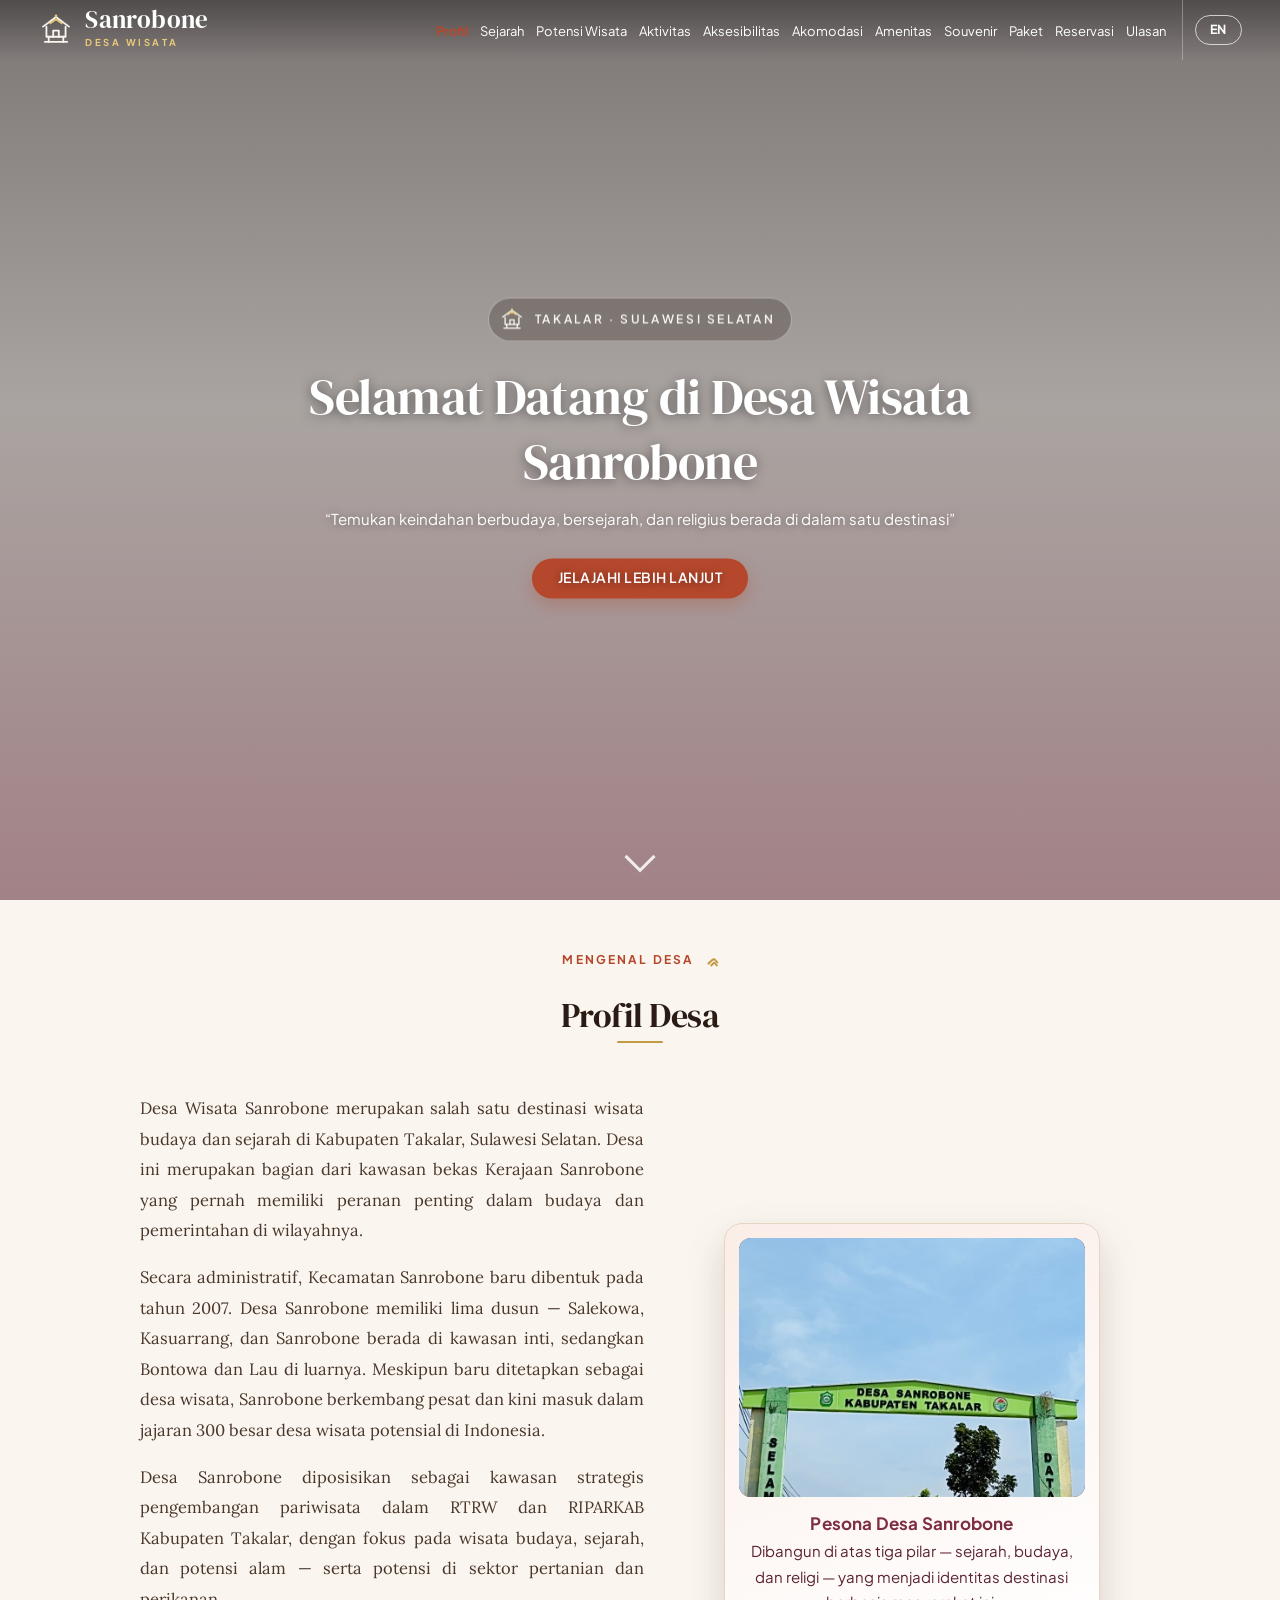
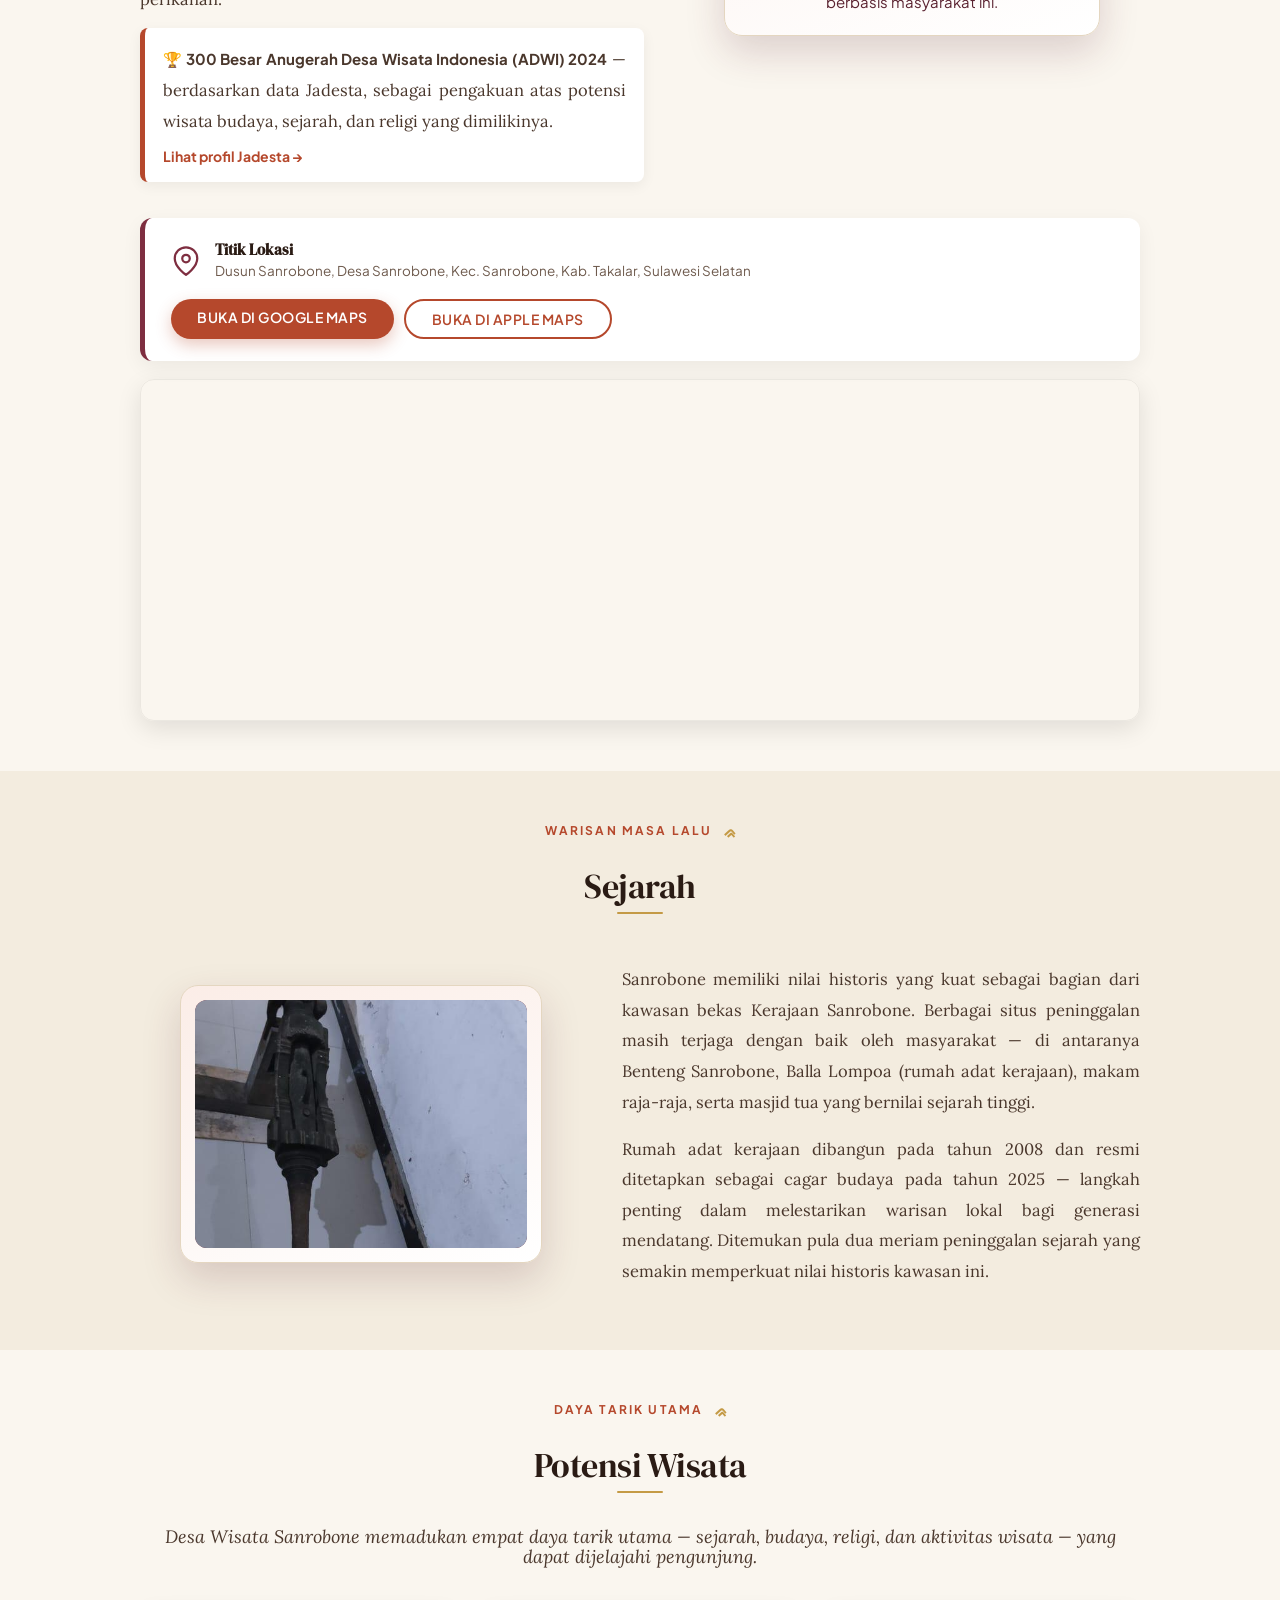
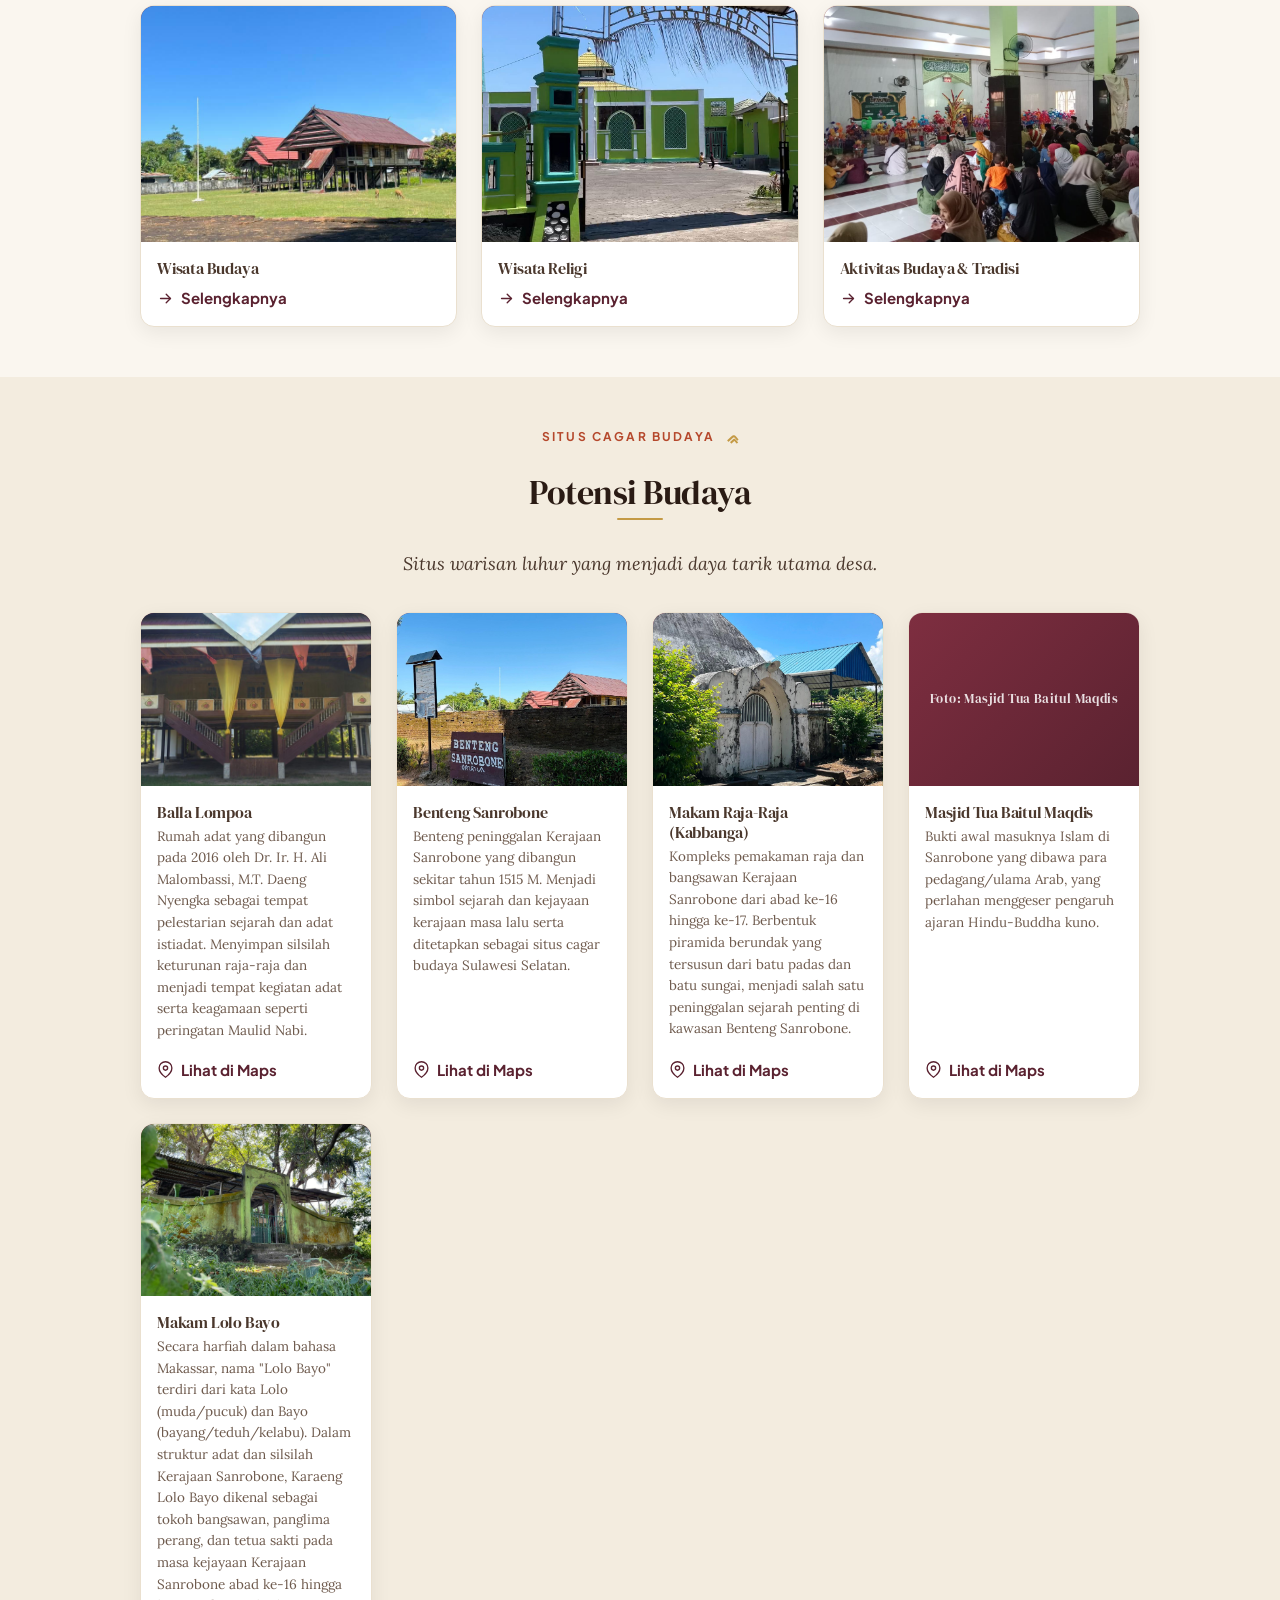
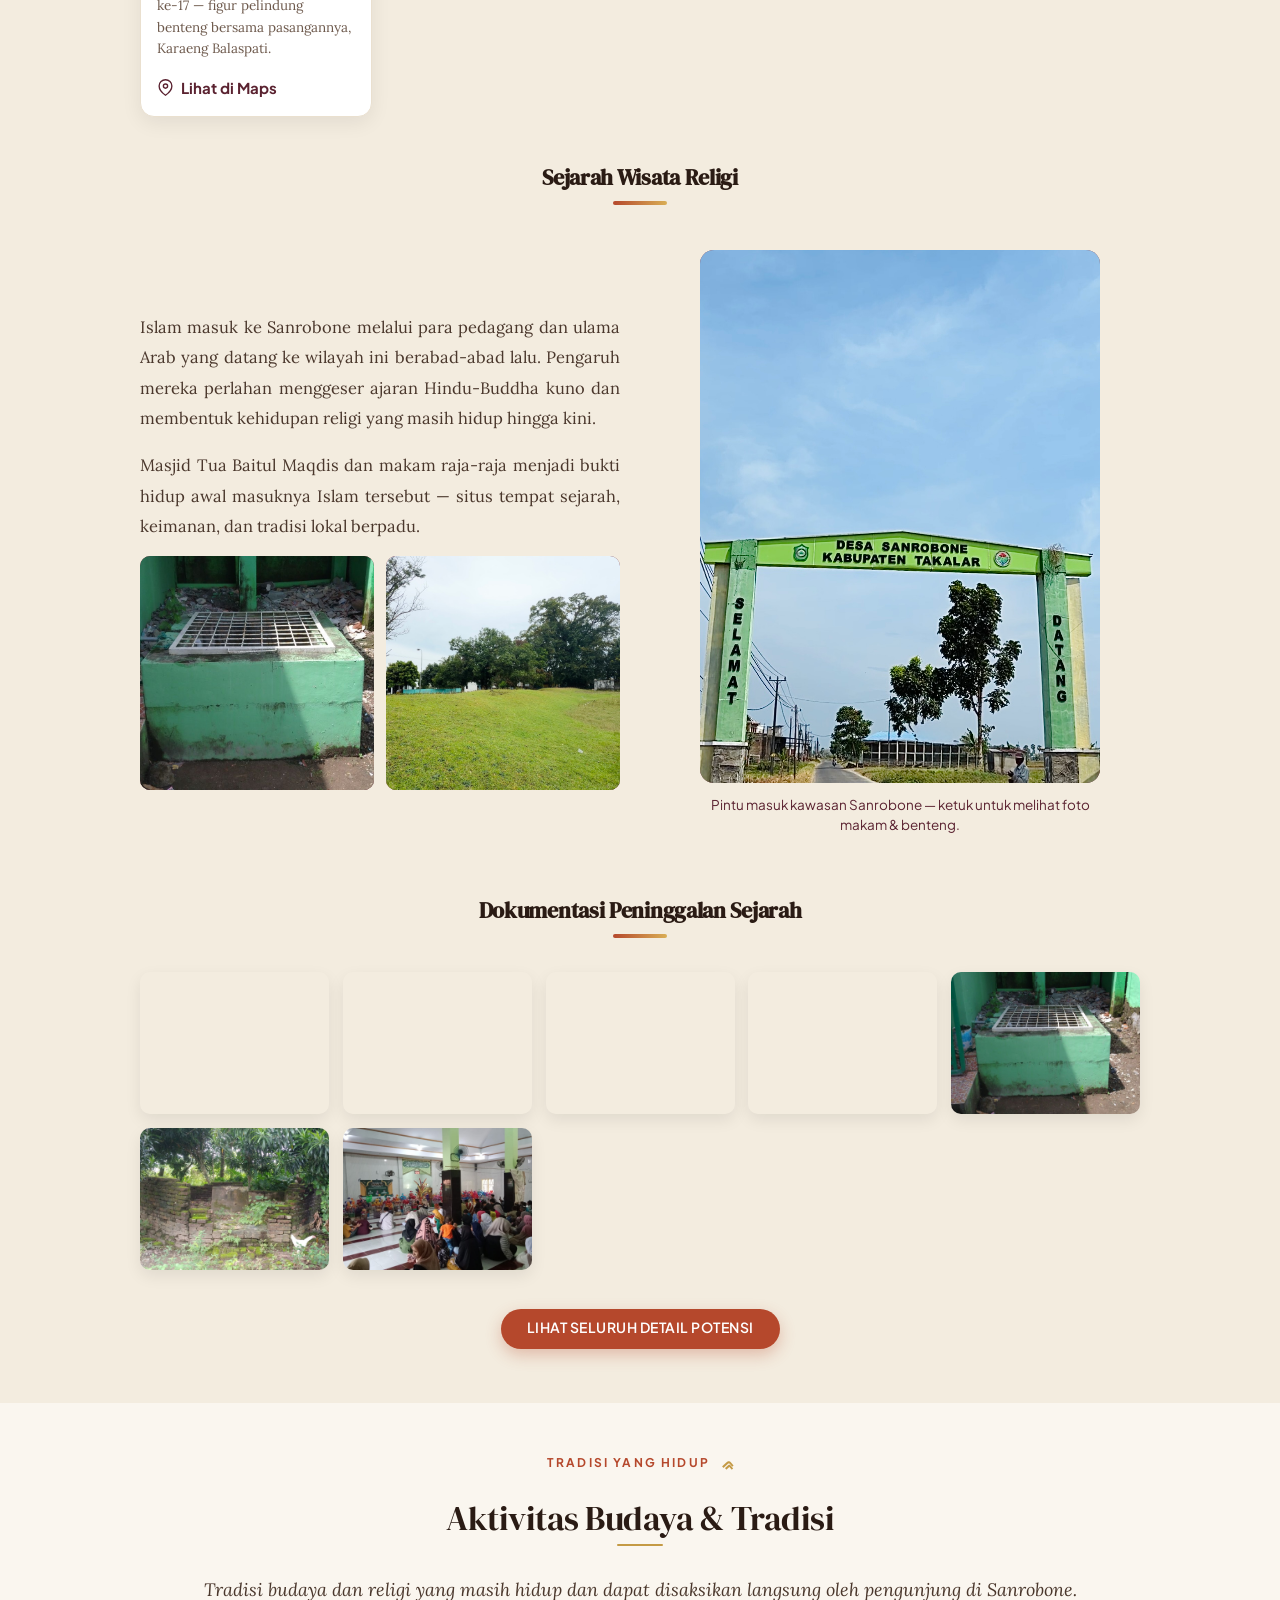
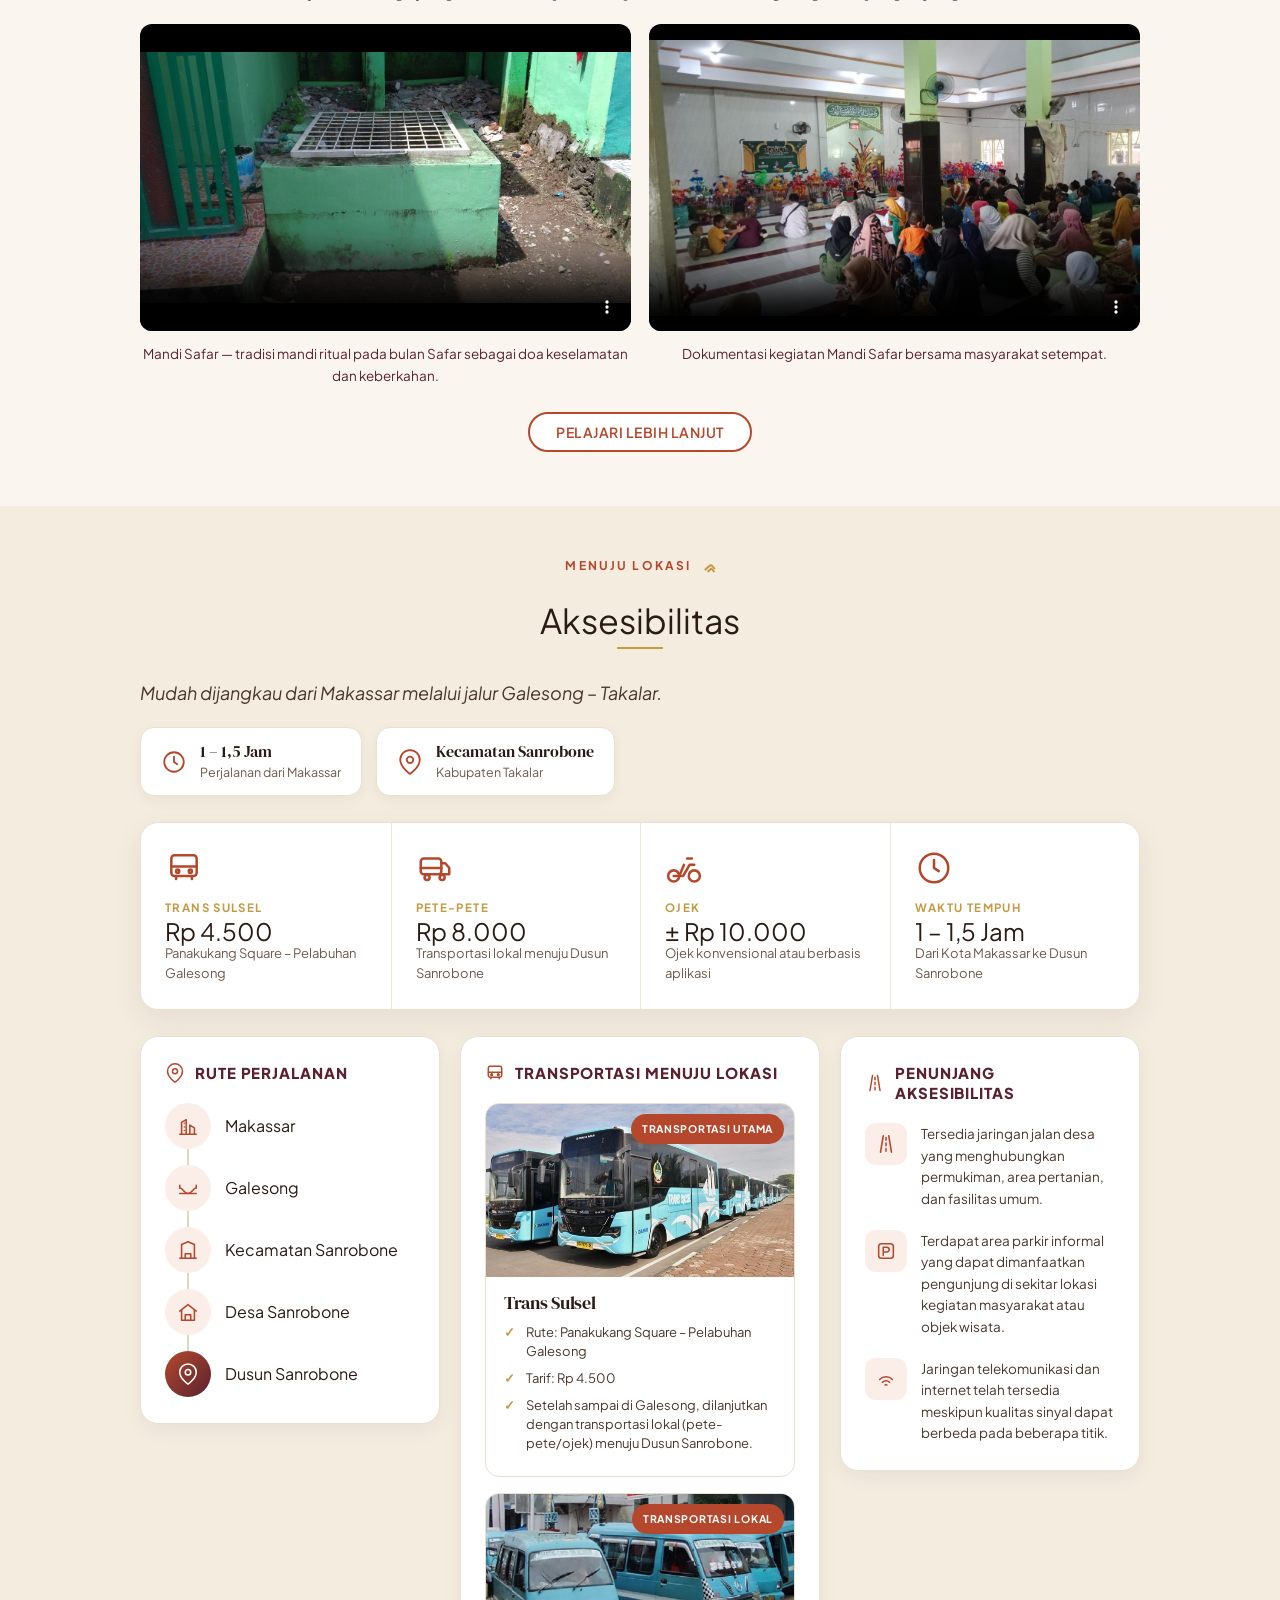
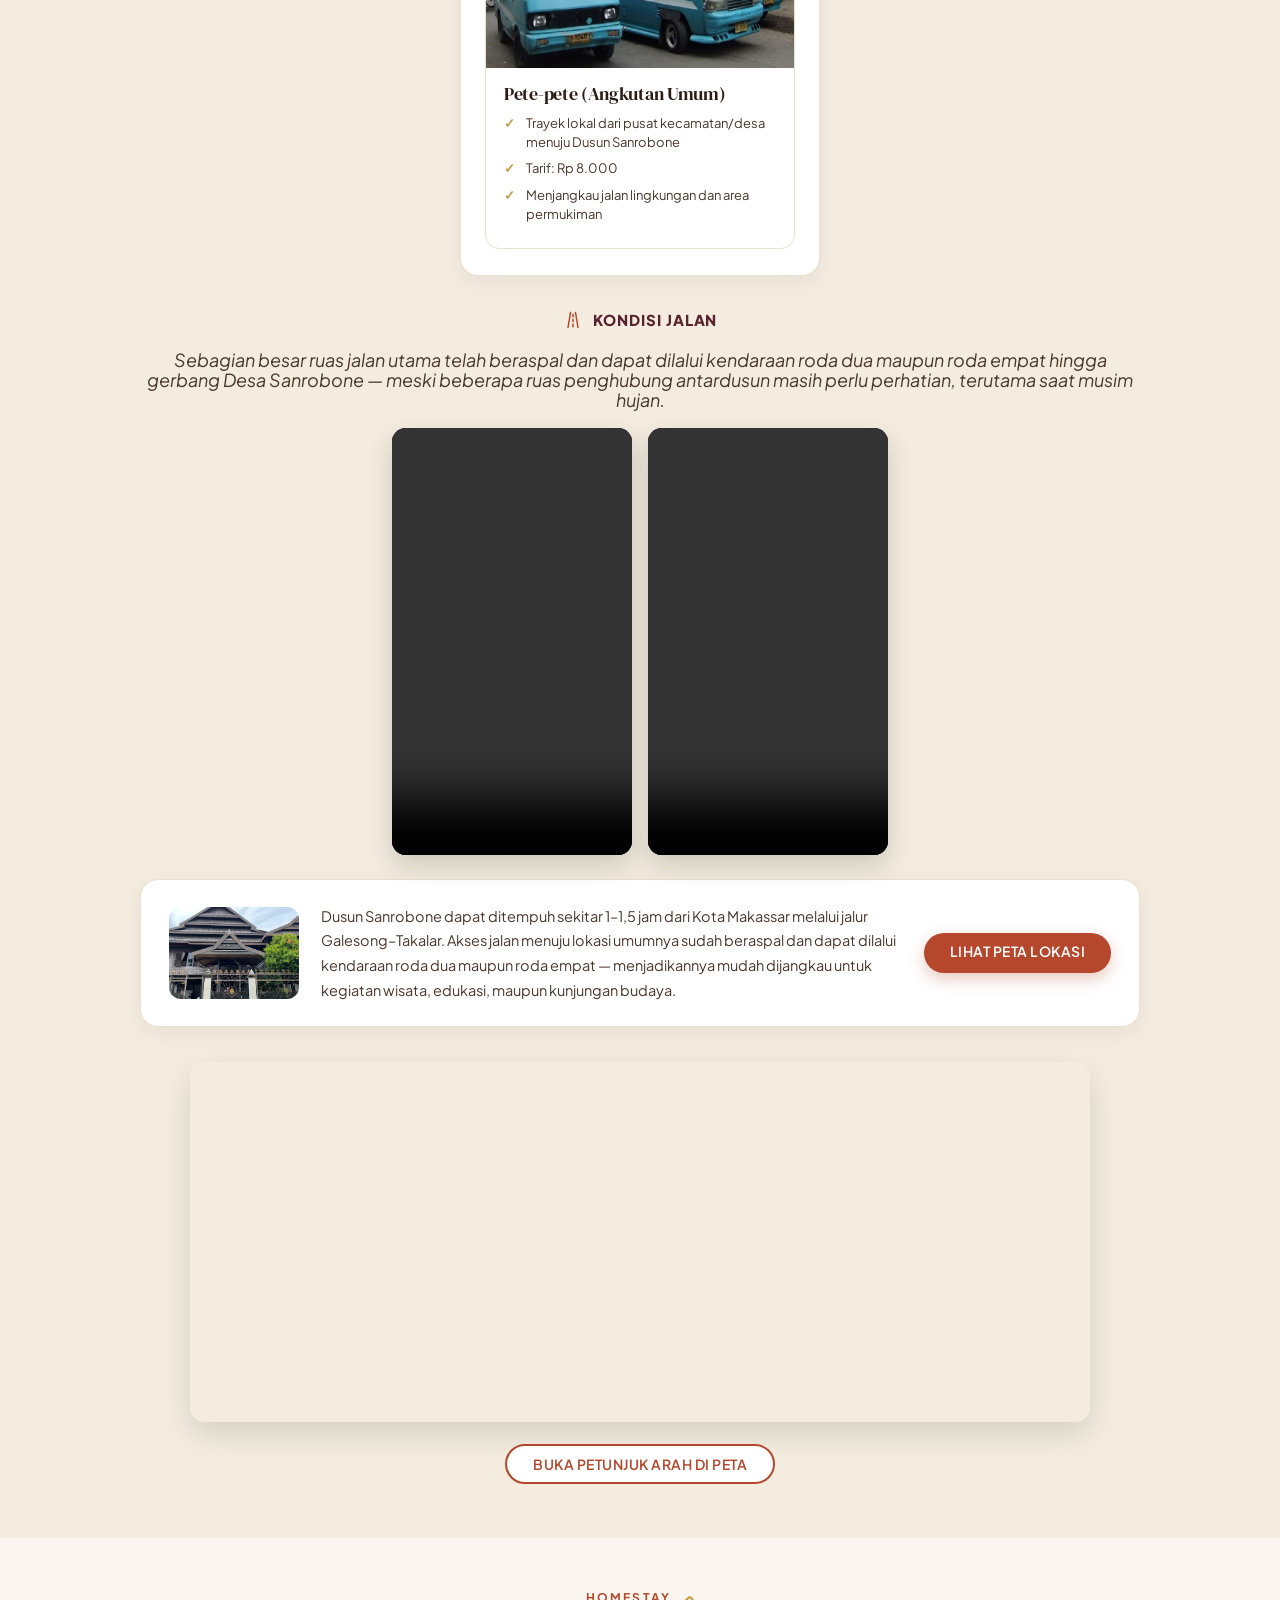
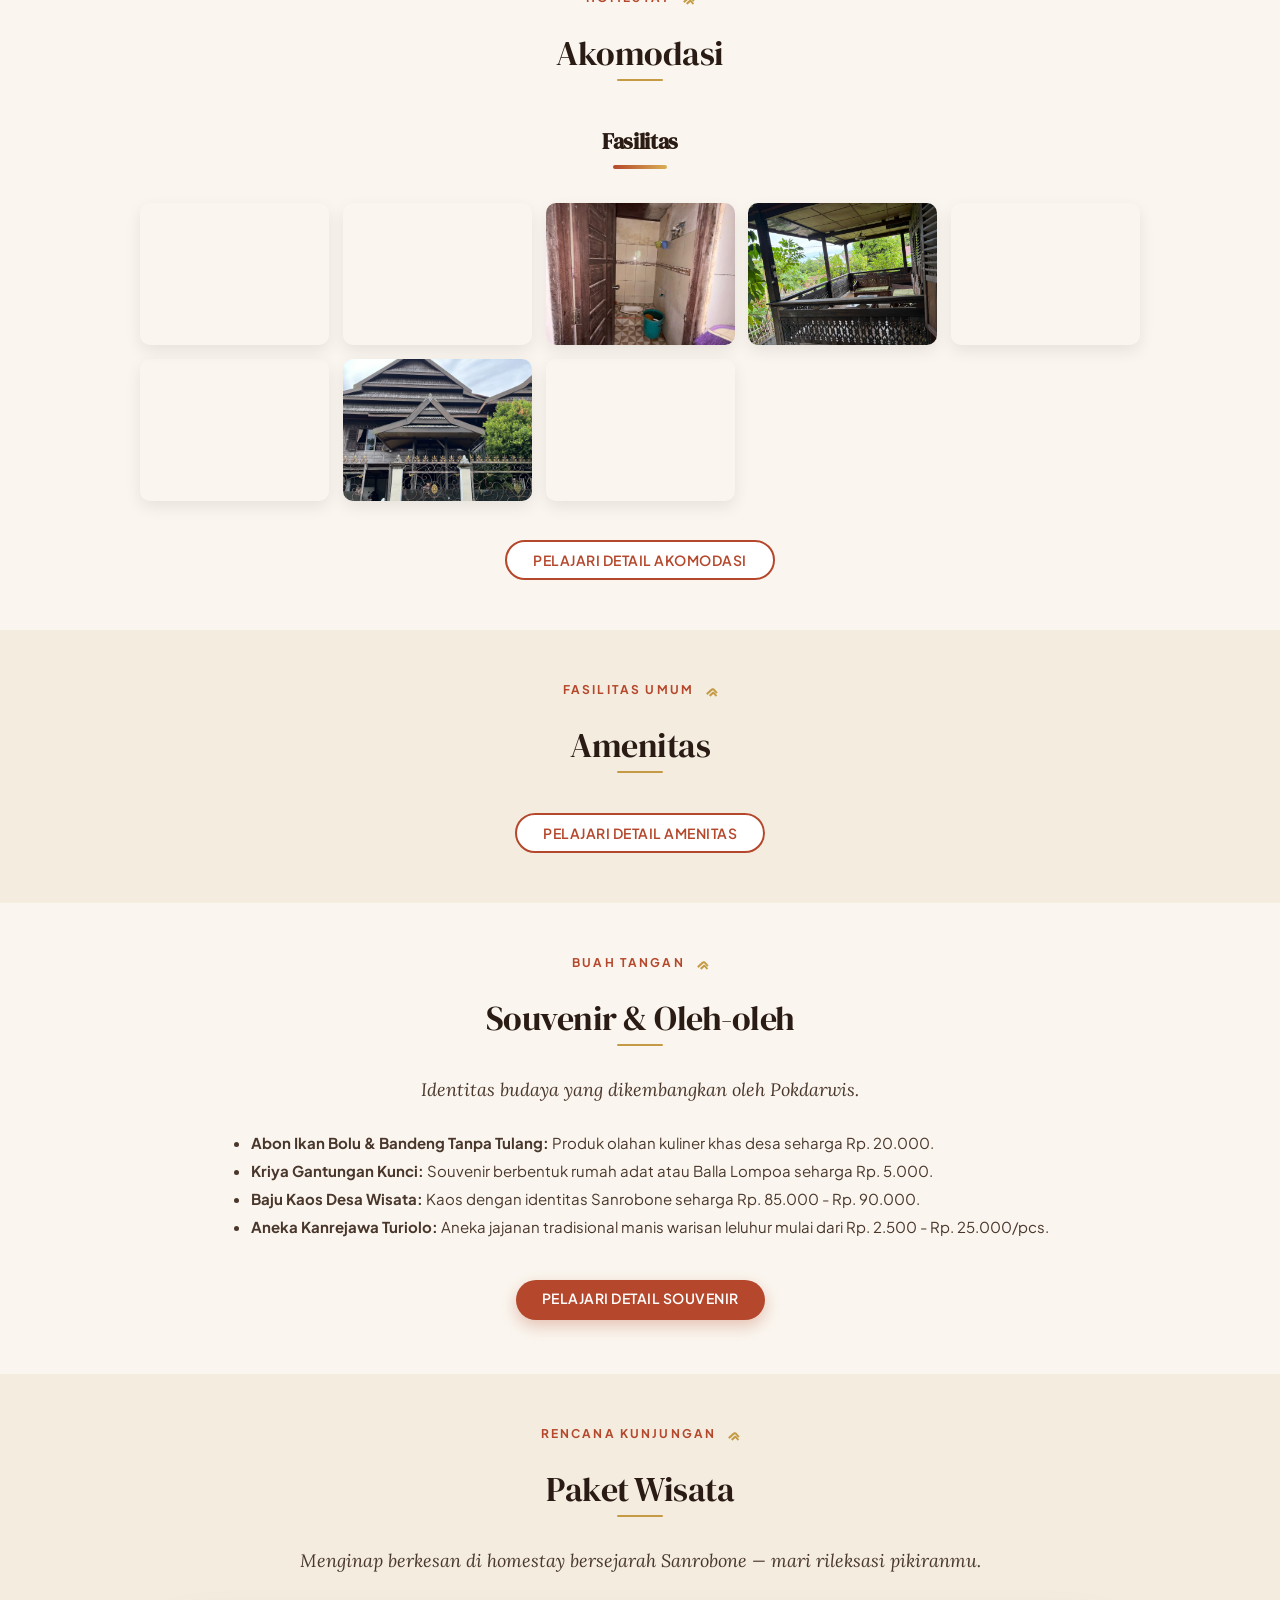
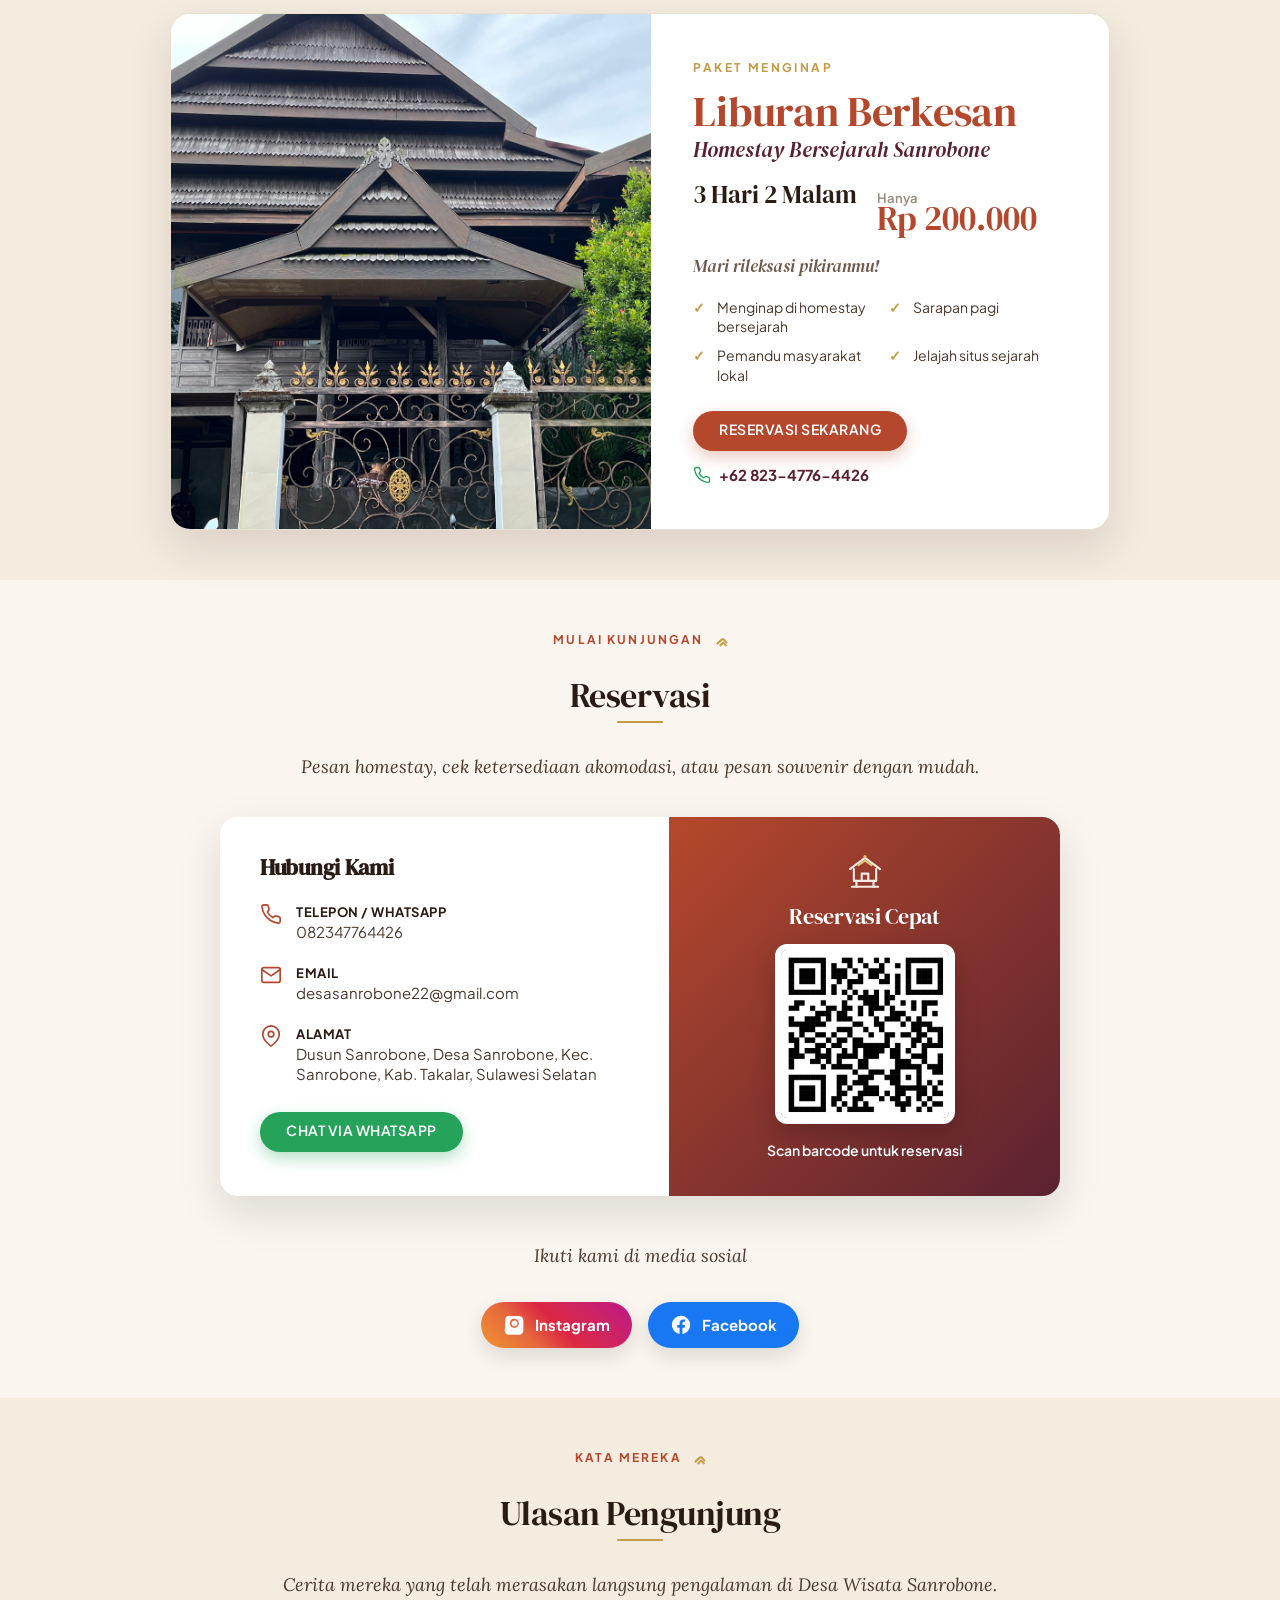
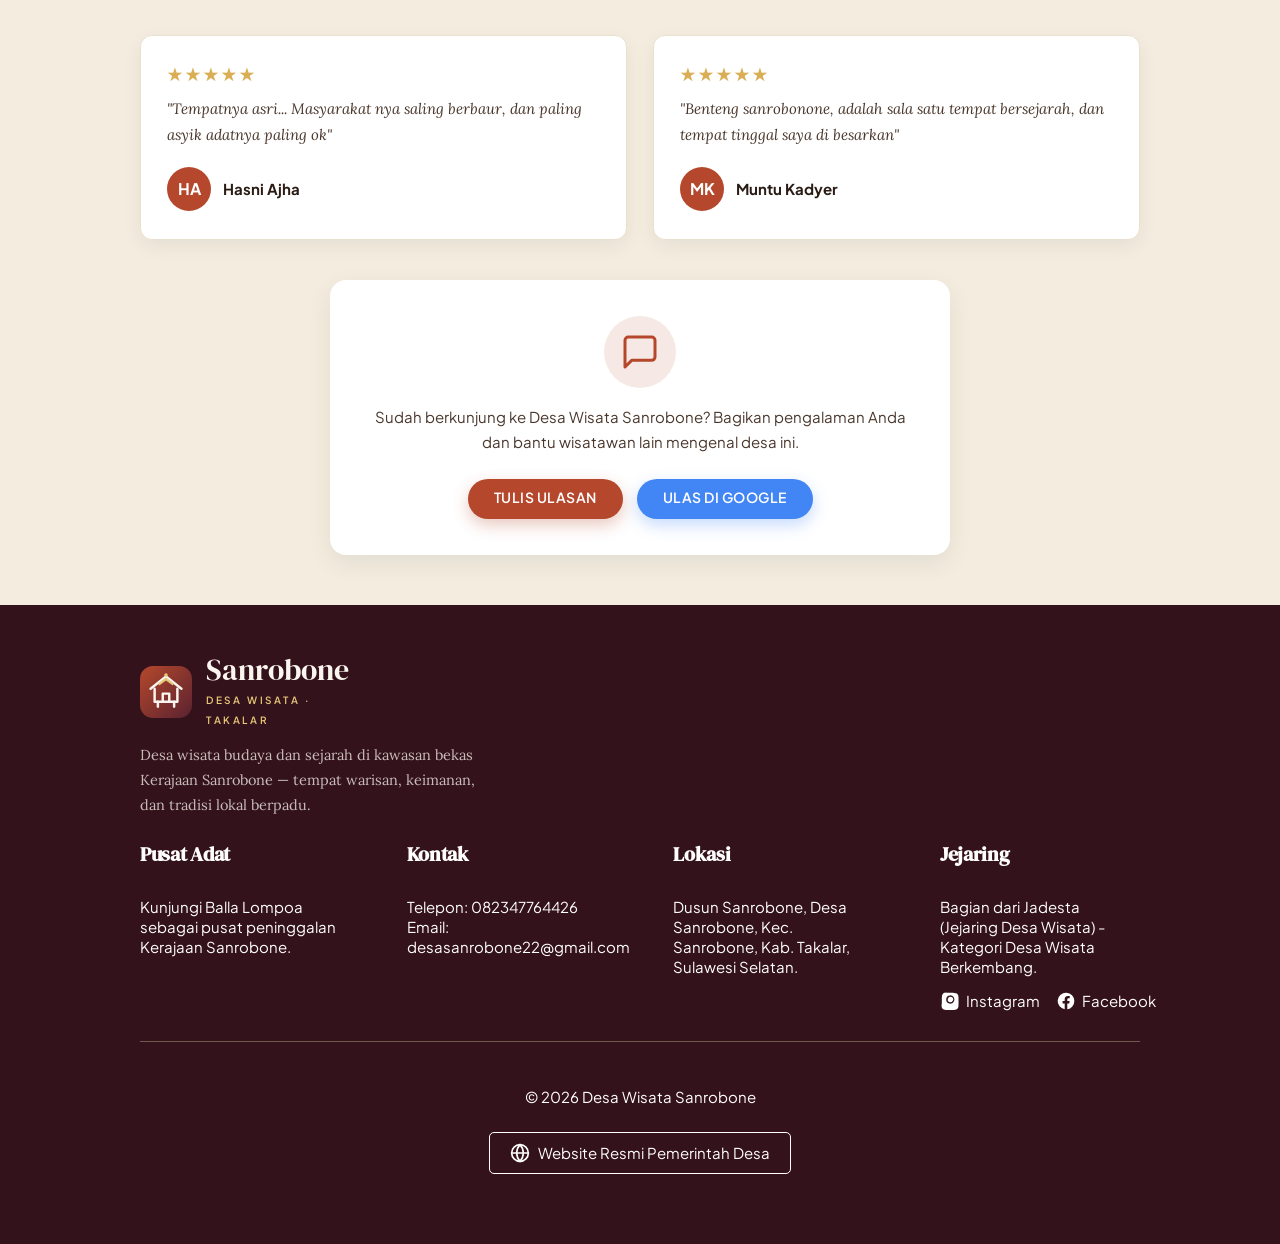
==== index.html @ 5ae5846b "Use local QR image; drop About-Accommodation text - Reservasi: replace external QR API with local as" ====
<!DOCTYPE html>
<html lang="id">
  <head>
    <meta charset="UTF-8" />
    <meta http-equiv="X-UA-Compatible" content="IE=edge" />
    <meta name="viewport" content="width=device-width, initial-scale=1.0" />
    <meta
      name="description"
      content="Desa Wisata Sanrobone — destinasi wisata budaya, sejarah, dan religi di Kabupaten Takalar, Sulawesi Selatan. Jelajahi Balla Lompoa, makam kerajaan, masjid tua, homestay, dan souvenir khas."
    />
    <meta name="theme-color" content="#B5482C" />
    <link rel="icon" href="favicon.svg" type="image/svg+xml" />
    <link rel="manifest" href="manifest.json" />
    <link rel="canonical" href="https://spian45.github.io/Desa-Wisata-Sanrobone/" />
    <link rel="preconnect" href="https://fonts.googleapis.com" />
    <link rel="preconnect" href="https://fonts.gstatic.com" crossorigin />
    <link href="https://fonts.googleapis.com/css2?family=DM+Serif+Display:ital@0;1&family=Lora:ital,wght@0,400;0,500;0,600;1,400;1,500&family=Plus+Jakarta+Sans:ital,wght@0,400;0,500;0,600;0,700;0,800;1,400;1,500&family=Noto+Sans+Buginese&display=swap" rel="stylesheet" />

    <!-- Social share preview (Open Graph + Twitter) -->
    <meta property="og:type" content="website" />
    <meta property="og:site_name" content="Desa Wisata Sanrobone" />
    <meta property="og:title" content="Desa Wisata Sanrobone" />
    <meta property="og:description" content="Destinasi wisata budaya, sejarah, dan religi di Kabupaten Takalar, Sulawesi Selatan — Balla Lompoa, makam kerajaan, masjid tua, homestay, dan souvenir khas." />
    <meta property="og:image" content="https://spian45.github.io/Desa-Wisata-Sanrobone/asset/homestay-08.jpg" />
    <meta property="og:url" content="https://spian45.github.io/Desa-Wisata-Sanrobone/" />
    <meta name="twitter:card" content="summary_large_image" />
    <meta name="twitter:title" content="Desa Wisata Sanrobone" />
    <meta name="twitter:description" content="Destinasi wisata budaya, sejarah, dan religi di Kabupaten Takalar, Sulawesi Selatan." />
    <meta name="twitter:image" content="https://spian45.github.io/Desa-Wisata-Sanrobone/asset/homestay-08.jpg" />

    <script type="application/ld+json">
      {
        "@context": "https://schema.org",
        "@type": "TouristAttraction",
        "name": "Desa Wisata Sanrobone",
        "description": "Destinasi wisata budaya, sejarah, dan religi di Kabupaten Takalar, Sulawesi Selatan.",
        "url": "https://spian45.github.io/Desa-Wisata-Sanrobone/",
        "image": "https://spian45.github.io/Desa-Wisata-Sanrobone/asset/homestay-08.jpg",
        "telephone": "+62-823-4776-4426",
        "touristType": ["Wisata budaya", "Wisata sejarah", "Wisata religi"],
        "address": {
          "@type": "PostalAddress",
          "streetAddress": "Dusun Sanrobone, Desa Sanrobone, Kecamatan Sanrobone",
          "addressLocality": "Takalar",
          "addressRegion": "Sulawesi Selatan",
          "addressCountry": "ID"
        }
      }
    </script>

    <title>Desa Wisata Sanrobone</title>
    <link rel="stylesheet" href="style.css" />
    <style>
      .logo .hitam { display: none !important; }
      .logo .putih { display: inline-block !important; }
      nav.putih .logo .putih { display: none !important; }
      nav.putih .logo .hitam { display: inline-block !important; }
      
      nav .menu { max-width: 850px !important; }
      nav ul li a { padding: 0px 10px !important; font-size: 13.5px !important; }
      
      header video {
        width: 100% !important;
        height: 100% !important;
        object-fit: cover !important;
      }

      /* Tombol peta ganda + peta interaktif (embed) di bagian Profil */
      .lok-tombol { display: flex; gap: 10px; flex-wrap: wrap; }
      .peta-embed {
        margin-top: 18px;
        border-radius: 14px;
        overflow: hidden;
        box-shadow: 0 8px 24px rgba(0, 0, 0, 0.1);
        border: 1px solid rgba(0, 0, 0, 0.06);
      }
      .peta-embed iframe { display: block; width: 100%; height: 340px; border: 0; }

      header .intro {
        max-width: 800px;
        margin: 0 auto;
        transform: translateY(-50%);
        padding: 0 20px;
      }

      header .intro h3 { 
        line-height: 1.3 !important; 
        margin-bottom: 15px !important; 
      }

      @media screen and (min-width: 992px) {
        .blog .area .gambar { width: 40% !important; }
        .blog .area .text { width: 60% !important; }
        .blog .area .text article { padding: 20px 25px !important; }
      }
      
      .konten-isi p { margin-bottom: 15px; text-align: justify; }
      .konten-isi ul { text-align: left; display: inline-block; padding-left: 20px; }
      .konten-isi ul li { margin-bottom: 8px; }

      /* Animasi untuk Tombol Website di Paling Bawah */
      .tombol-website {
        transition: all 0.3s ease;
      }
      .tombol-website:hover {
        background-color: #B5482C !important;
        border-color: #B5482C !important;
        color: #fff !important;
      }

      /* ====== Penyempurnaan Tampilan (index.html) ====== */

      /* Beri jarak agar judul section tidak tertutup navbar yang fixed
         saat melompat lewat tautan anchor (#sejarah, #potensi, dst). */
      section,
      header {
        scroll-margin-top: 70px;
      }

      /* Bayangan halus pada navbar saat sudah di-scroll (kelas .putih). */
      nav.putih {
        box-shadow: 0 2px 12px rgba(0, 0, 0, 0.08);
      }

      /* Keterbacaan teks di atas video header. */
      header .intro h3 {
        text-shadow: 0 2px 12px rgba(0, 0, 0, 0.45);
      }
      header .intro p {
        text-shadow: 0 1px 8px rgba(0, 0, 0, 0.45);
      }

      /* Tombol utama: umpan balik saat disentuh kursor. */
      .tombol {
        transition: transform 0.25s ease, box-shadow 0.25s ease,
          background-color 0.25s ease;
      }
      .tombol:hover {
        background-color: #9B3B22;
        transform: translateY(-2px);
        box-shadow: 0 8px 18px rgba(181, 72, 44, 0.35);
      }

      /* Kartu Potensi Wisata: elevasi + animasi angkat. */
      #potensi .support > div {
        background-color: #fff;
        padding: 32px 22px;
        border-radius: 12px;
        box-shadow: 0 6px 20px rgba(0, 0, 0, 0.06);
        transition: transform 0.3s ease, box-shadow 0.3s ease;
      }
      #potensi .support > div:hover {
        transform: translateY(-8px);
        box-shadow: 0 16px 32px rgba(0, 0, 0, 0.12);
      }
      /* Ikon lingkaran untuk kartu Potensi Wisata */
      .potensi-ikon {
        width: 84px;
        height: 84px;
        margin: 0 auto 18px;
        border-radius: 50%;
        background: linear-gradient(135deg, #B5482C 0%, #D9AE55 100%);
        display: flex;
        align-items: center;
        justify-content: center;
        box-shadow: 0 10px 22px rgba(181, 72, 44, 0.32);
        transition: transform 0.3s ease;
      }
      #potensi .support > div:hover .potensi-ikon { transform: scale(1.08) rotate(-4deg); }
      .potensi-ikon svg {
        width: 42px;
        height: 42px;
        fill: none;
        stroke: #fff;
        stroke-width: 1.8;
        stroke-linecap: round;
        stroke-linejoin: round;
      }

      /* Kartu Akomodasi (Homestay): foto + animasi angkat. */
      #akomodasi .tim div {
        transition: transform 0.3s ease;
      }
      #akomodasi .tim div:hover {
        transform: translateY(-6px);
      }
      #akomodasi .tim img {
        height: 220px;
        object-fit: cover;
      }
      #akomodasi .tim span {
        display: inline-block;
        margin-top: 6px;
        color: #B5482C;
        font-weight: bold;
      }

      /* Galeri: jaga agar efek zoom tidak meluber keluar bingkai. */
      section#gallery div {
        overflow: hidden;
        border-radius: 8px;
        box-shadow: 0 6px 16px rgba(0, 0, 0, 0.08);
      }
      section#gallery div img {
        display: block;
        border-radius: 0;
      }

      /* Footer responsif: kolom menumpuk rapi di layar kecil. */
      @media screen and (max-width: 768px) {
        footer .layar-dalam {
          flex-direction: column;
        }
        footer .layar-dalam div {
          width: 100% !important;
          margin-bottom: 24px;
          text-align: center;
        }
        header .intro h3 {
          font-size: 34px !important;
        }
        section#gallery div img {
          width: 100%;
          height: 200px;
        }
      }

      /* ====== Ulasan Pengunjung ====== */
      .ulasan-grid {
        display: grid;
        grid-template-columns: repeat(auto-fit, minmax(260px, 1fr));
        gap: 26px;
        margin-top: 40px;
        text-align: left;
      }
      .ulasan-card {
        background: #fff;
        border-radius: 12px;
        padding: 28px 26px;
        box-shadow: 0 6px 20px rgba(0, 0, 0, 0.06);
        transition: transform 0.3s ease, box-shadow 0.3s ease;
        display: flex;
        flex-direction: column;
      }
      .ulasan-card:hover {
        transform: translateY(-6px);
        box-shadow: 0 16px 32px rgba(0, 0, 0, 0.12);
      }
      .ulasan-card .bintang {
        color: #D9AE55;
        font-size: 18px;
        letter-spacing: 2px;
        margin-bottom: 12px;
      }
      .ulasan-card .ulasan-teks {
        font-style: italic;
        color: #4A372C;
        line-height: 1.7;
        margin: 0 0 20px;
        flex: 1;
      }
      .ulasan-profil { display: flex; align-items: center; gap: 12px; }
      .ulasan-profil .avatar {
        flex: 0 0 auto;
        width: 44px;
        height: 44px;
        border-radius: 50%;
        background: #B5482C;
        color: #fff;
        display: flex;
        align-items: center;
        justify-content: center;
        font-weight: bold;
        font-size: 16px;
      }
      .ulasan-profil .nama { font-weight: bold; color: #2A1B14; line-height: 1.3; }
      .ulasan-profil .asal { font-size: 13px; color: #9A887A; }

      .ulasan-skor {
        background: #fff;
        max-width: 760px;
        margin: 45px auto 0;
        padding: 26px 30px;
        border-radius: 12px;
        border-left: 5px solid #B5482C;
        box-shadow: 0 4px 14px rgba(0, 0, 0, 0.05);
        text-align: left;
        font-style: italic;
        color: #4A372C;
        line-height: 1.7;
      }
      .ulasan-skor strong { color: #B5482C; font-style: normal; }

      /* Ajakan menulis ulasan */
      .ulasan-ajak {
        max-width: 620px;
        margin: 40px auto 0;
        background: #fff;
        border-radius: 16px;
        padding: 36px 30px;
        box-shadow: 0 8px 26px rgba(0, 0, 0, 0.07);
      }
      .ulasan-ajak-ikon {
        width: 72px;
        height: 72px;
        margin: 0 auto 16px;
        border-radius: 50%;
        background: rgba(181, 72, 44, 0.12);
        display: flex;
        align-items: center;
        justify-content: center;
      }
      .ulasan-ajak p { color: #4A372C; line-height: 1.7; margin: 0 0 24px; }
      .ulasan-tombol { display: flex; gap: 14px; justify-content: center; flex-wrap: wrap; }
      .tombol-google { background-color: #4285f4; box-shadow: 0 6px 16px rgba(66, 133, 244, 0.3); }
      .tombol-google:hover { background-color: #3574e0; box-shadow: 0 10px 22px rgba(66, 133, 244, 0.42); }

      /* Tombol fallback email pada form */
      .tombol-email {
        background-color: #5a6570;
        box-shadow: 0 6px 16px rgba(90, 101, 112, 0.3);
        margin-top: 10px;
      }
      .tombol-email:hover { background-color: #474f58; box-shadow: 0 10px 22px rgba(90, 101, 112, 0.42); }

      /* ====== Paket Wisata / Itinerary ====== */
      .paket-grid {
        display: grid;
        grid-template-columns: repeat(auto-fit, minmax(260px, 1fr));
        gap: 24px;
        margin-top: 40px;
        text-align: left;
      }
      .paket-kartu {
        background: #fff;
        border-radius: 14px;
        padding: 30px 26px;
        box-shadow: 0 6px 20px rgba(0, 0, 0, 0.06);
        border-top: 4px solid #B5482C;
        display: flex;
        flex-direction: column;
        transition: transform 0.3s ease, box-shadow 0.3s ease;
      }
      .paket-kartu:hover { transform: translateY(-8px); box-shadow: 0 16px 32px rgba(0, 0, 0, 0.12); }
      .paket-kartu h4 { margin: 0 0 4px; font-size: 20px; color: #2A1B14; }
      .paket-durasi { color: #B5482C; font-weight: 700; font-size: 14px; margin-bottom: 16px; }
      .paket-kartu ul { list-style: none; padding: 0; margin: 0 0 18px; flex: 1; }
      .paket-kartu li { position: relative; padding-left: 24px; margin-bottom: 10px; color: #4A372C; line-height: 1.5; }
      .paket-kartu li::before { content: "\2713"; position: absolute; left: 0; color: #B5482C; font-weight: bold; }
      .paket-harga { font-size: 13px; color: #9A887A; font-style: italic; margin-bottom: 16px; }
      .paket-kartu .tombol { text-align: center; }

      /* ====== Paket Promo: Liburan Berkesan ====== */
      .paket-promo {
        display: grid;
        grid-template-columns: 1.05fr 1fr;
        max-width: 940px;
        margin: 42px auto 0;
        background: #fff;
        border-radius: 20px;
        overflow: hidden;
        border: 1px solid #EAE0CF;
        box-shadow: 0 18px 44px rgba(90, 34, 48, .14);
        text-align: left;
      }
      .paket-promo .promo-foto { position: relative; min-height: 360px; }
      .paket-promo .promo-foto img { position: absolute; inset: 0; width: 100%; height: 100%; object-fit: cover; }
      .paket-promo .promo-isi { padding: 44px 42px; display: flex; flex-direction: column; justify-content: center; }
      .paket-promo .promo-eyebrow { font-family: "Plus Jakarta Sans", sans-serif; font-weight: 700; font-size: 12px; letter-spacing: 0.2em; text-transform: uppercase; color: #C49A45; margin-bottom: 12px; }
      .paket-promo h4 { font-family: "DM Serif Display", serif; font-weight: 400; font-size: 42px; line-height: 1.0; margin: 0; color: #B5482C; }
      .paket-promo .promo-sub { font-family: "DM Serif Display", serif; font-style: italic; font-size: 21px; color: #5A2230; margin: 8px 0 24px; }
      .paket-promo .promo-tag { font-family: "DM Serif Display", serif; font-style: italic; font-size: 17px; color: #6E5A4D; margin: 0 0 22px; }
      .paket-promo .promo-meta { display: flex; align-items: baseline; gap: 20px; flex-wrap: wrap; margin-bottom: 22px; }
      .paket-promo .promo-durasi { font-family: "DM Serif Display", serif; font-size: 25px; color: #2A1B14; }
      .paket-promo .promo-harga small { font-family: "Plus Jakarta Sans", sans-serif; font-size: 13px; color: #9A887A; font-weight: 600; display: block; }
      .paket-promo .promo-harga b { font-family: "DM Serif Display", serif; font-weight: 400; font-size: 34px; color: #B5482C; }
      .paket-promo ul { list-style: none; padding: 0; margin: 0 0 26px; display: grid; grid-template-columns: 1fr 1fr; gap: 9px 18px; }
      .paket-promo li { position: relative; padding-left: 24px; color: #4A372C; font-size: 14px; line-height: 1.4; }
      .paket-promo li::before { content: "\2713"; position: absolute; left: 0; color: #C49A45; font-weight: bold; }
      .paket-promo .promo-aksi { display: flex; flex-wrap: wrap; gap: 14px 18px; align-items: center; }
      .paket-promo .promo-telp { display: inline-flex; align-items: center; gap: 8px; font-family: "Plus Jakarta Sans", sans-serif; font-weight: 700; color: #5A2230; font-size: 15px; }
      .paket-promo .promo-telp svg { width: 18px; height: 18px; stroke: #25a35a; fill: none; stroke-width: 1.8; stroke-linecap: round; stroke-linejoin: round; flex: 0 0 auto; }
      @media screen and (max-width: 760px) {
        .paket-promo { grid-template-columns: 1fr; }
        .paket-promo .promo-foto { min-height: 220px; }
        .paket-promo .promo-isi { padding: 32px 26px; }
        .paket-promo h4 { font-size: 34px; }
        .paket-promo ul { grid-template-columns: 1fr; }
      }

      /* ====== Kartu Reservasi ====== */
      .reservasi-kartu {
        display: grid;
        grid-template-columns: 1.15fr 1fr;
        max-width: 840px;
        margin: 40px auto 0;
        background: #fff;
        border-radius: 18px;
        overflow: hidden;
        box-shadow: 0 16px 44px rgba(0, 0, 0, 0.12);
        text-align: left;
      }
      .reservasi-info { padding: 40px; }
      .reservasi-info h4 { margin: 0 0 24px; font-size: 22px; color: #2A1B14; }
      .kontak-list { list-style: none; margin: 0 0 28px; padding: 0; }
      .kontak-list li {
        display: flex;
        align-items: flex-start;
        gap: 14px;
        margin-bottom: 20px;
        color: #4A372C;
        line-height: 1.5;
        overflow-wrap: anywhere;
      }
      .kontak-list li span { min-width: 0; }
      .kontak-list svg {
        flex: 0 0 auto;
        width: 22px;
        height: 22px;
        margin-top: 2px;
        stroke: #B5482C;
        fill: none;
        stroke-width: 1.8;
        stroke-linecap: round;
        stroke-linejoin: round;
      }
      .kontak-list strong { color: #2A1B14; font-size: 13px; text-transform: uppercase; letter-spacing: 0.5px; }
      .kontak-list a { color: #4A372C; text-decoration: none; transition: color 0.2s ease; }
      .kontak-list a:hover { color: #B5482C; }
      .reservasi-qr {
        background: linear-gradient(135deg, #B5482C 0%, #5A2230 100%);
        color: #fff;
        display: flex;
        flex-direction: column;
        align-items: center;
        justify-content: center;
        padding: 30px;
        text-align: center;
      }
      .reservasi-qr .qr-mark { width: 42px; height: 42px; margin-bottom: 12px; opacity: 0.95; }
      .reservasi-qr h5 { font-family: "DM Serif Display", serif; font-weight: 400; font-size: 22px; margin: 0 0 18px; }
      .reservasi-qr .qr-code {
        width: 180px;
        height: 180px;
        border-radius: 12px;
        border: 6px solid #fff;
        box-shadow: 0 10px 24px rgba(0, 0, 0, 0.2);
        background: #fff;
      }
      .reservasi-qr span { margin-top: 16px; font-size: 14px; font-weight: 600; }
      .tombol-wa { background-color: #25a35a; box-shadow: 0 6px 16px rgba(37, 163, 90, 0.35); }
      .tombol-wa:hover { background-color: #1f8d4d; box-shadow: 0 10px 22px rgba(37, 163, 90, 0.45); }

      @media screen and (max-width: 680px) {
        .reservasi-kartu { grid-template-columns: 1fr; }
        .reservasi-info { padding: 32px 24px; }
        .reservasi-qr { padding: 32px 24px; }
      }

      /* ====== Peta Lokasi ====== */
      .peta-wrap {
        max-width: 900px;
        margin: 35px auto 0;
        border-radius: 14px;
        overflow: hidden;
        box-shadow: 0 12px 30px rgba(0, 0, 0, 0.12);
      }
      .peta-wrap iframe { display: block; width: 100%; height: 360px; border: 0; }
      .peta-aksi { margin-top: 22px; text-align: center; }

      /* ====== Form Reservasi (WhatsApp) ====== */
      .form-reservasi {
        max-width: 560px;
        margin: 35px auto 0;
        background: #fff;
        border-radius: 16px;
        box-shadow: 0 12px 30px rgba(0, 0, 0, 0.1);
        padding: 32px;
        text-align: left;
      }
      .form-reservasi h4 { margin: 0 0 6px; font-size: 20px; color: #2A1B14; text-align: center; }
      .form-reservasi .form-intro { text-align: center; color: #9A887A; font-size: 14px; margin: 0 0 22px; }
      .form-reservasi label { display: block; font-size: 13px; font-weight: 600; color: #4A372C; margin-bottom: 6px; }
      .form-reservasi .baris { margin-bottom: 16px; }
      .form-reservasi input,
      .form-reservasi select,
      .form-reservasi textarea {
        width: 100%;
        padding: 12px 14px;
        border: 1px solid #E4D6C0;
        border-radius: 8px;
        font-size: 15px;
        font-family: inherit;
        color: #2A1B14;
        background: #FAF6EF;
        transition: border-color 0.2s ease, box-shadow 0.2s ease, background-color 0.2s ease;
      }
      .form-reservasi input:focus,
      .form-reservasi select:focus,
      .form-reservasi textarea:focus {
        outline: none;
        border-color: #B5482C;
        box-shadow: 0 0 0 3px rgba(181, 72, 44, 0.15);
        background: #fff;
      }
      .form-reservasi .dua { display: grid; grid-template-columns: 1fr 1fr; gap: 14px; }
      .form-reservasi button { width: 100%; border: none; cursor: pointer; margin-top: 8px; }
      @media screen and (max-width: 480px) {
        .form-reservasi .dua { grid-template-columns: 1fr; }
      }

      /* =================================================================
         ====== Tata letak baru (struktur halaman yang diperbarui) ======
         ================================================================= */
      :root {
        --pink-coklat: #7E2E40;
        --pink-coklat-tua: #5A2230;
        --pink-muda: #FBEDE7;
      }

      /* ---- Hero: hanya video drone + tagline kecil ---- */
      header .intro p.tagline {
        font-size: 22px;
        font-weight: 500;
        line-height: 1.6 !important;
        max-width: 780px;
        margin: 0 auto 8px;
        text-shadow: 0 2px 14px rgba(0, 0, 0, 0.5);
      }
      @media screen and (max-width: 768px) {
        header .intro p.tagline { font-size: 16px; }
      }

      /* ---- Profil: foto + narasi bertema pink-coklat ---- */
      .profil-grid {
        display: grid;
        grid-template-columns: 1.05fr 0.95fr;
        gap: 40px;
        align-items: center;
        margin-top: 28px;
        text-align: left;
      }
      .profil-teks p { margin-bottom: 14px; text-align: justify; line-height: 1.85; }

      .foto-narasi {
        background: linear-gradient(160deg, var(--pink-muda) 0%, #ffffff 100%);
        border: 1px solid #E4D6C0;
        border-radius: 18px;
        padding: 14px;
        box-shadow: 0 16px 38px rgba(90, 34, 48, 0.18);
      }
      .foto-frame {
        position: relative;
        border-radius: 12px;
        overflow: hidden;
        background: linear-gradient(135deg, var(--pink-coklat) 0%, var(--pink-coklat-tua) 100%);
        aspect-ratio: 4 / 3;
      }
      .foto-frame::after {
        content: attr(data-label);
        position: absolute;
        inset: 0;
        display: flex;
        align-items: center;
        justify-content: center;
        text-align: center;
        padding: 16px;
        color: rgba(255, 255, 255, 0.85);
        font-family: "DM Serif Display", sans-serif;
        font-size: 13px;
        letter-spacing: 0.4px;
        z-index: 0;
      }
      .foto-frame img {
        position: relative;
        z-index: 1;
        width: 100%;
        height: 100%;
        object-fit: cover;
        display: block;
      }
      .foto-narasi figcaption {
        font-family: "Plus Jakarta Sans", "DM Serif Display", sans-serif;
        color: var(--pink-coklat-tua);
        font-size: 15px;
        line-height: 1.7;
        padding: 16px 12px 6px;
        text-align: center;
      }
      .foto-narasi figcaption strong {
        display: block;
        font-size: 17px;
        margin-bottom: 5px;
        color: var(--pink-coklat);
        letter-spacing: 0.2px;
      }

      /* ---- Titik lokasi ---- */
      .titik-lokasi {
        display: flex;
        align-items: center;
        gap: 18px;
        flex-wrap: wrap;
        justify-content: space-between;
        margin-top: 36px;
        background: #fff;
        border-left: 5px solid var(--pink-coklat);
        border-radius: 12px;
        padding: 22px 26px;
        box-shadow: 0 6px 20px rgba(0, 0, 0, 0.06);
        text-align: left;
      }
      .titik-lokasi .lok-info { display: flex; align-items: center; gap: 14px; }
      .titik-lokasi svg {
        width: 30px; height: 30px; flex: 0 0 auto;
        stroke: var(--pink-coklat); fill: none; stroke-width: 1.8;
        stroke-linecap: round; stroke-linejoin: round;
      }
      .titik-lokasi strong { display: block; color: #2A1B14; font-family: "DM Serif Display", sans-serif; }
      .titik-lokasi span { color: #6E5A4D; font-size: 13.5px; }

      /* ---- Sejarah: foto + penjelasan di samping ---- */
      .sejarah-grid {
        display: grid;
        grid-template-columns: 0.92fr 1.08fr;
        gap: 40px;
        align-items: center;
        margin-top: 28px;
        text-align: left;
      }
      .sejarah-grid .sejarah-teks p { margin-bottom: 14px; text-align: justify; line-height: 1.85; }

      /* ---- Kartu situs budaya (foto + maps) ---- */
      .situs-grid {
        display: grid;
        grid-template-columns: repeat(auto-fit, minmax(215px, 1fr));
        gap: 24px;
        margin-top: 38px;
      }
      .situs-kartu {
        background: #fff;
        border-radius: 14px;
        overflow: hidden;
        box-shadow: 0 6px 20px rgba(0, 0, 0, 0.07);
        transition: transform 0.3s ease, box-shadow 0.3s ease;
        display: flex;
        flex-direction: column;
      }
      .situs-kartu:hover { transform: translateY(-8px); box-shadow: 0 16px 32px rgba(0, 0, 0, 0.12); }
      .situs-kartu .foto-frame { border-radius: 0; aspect-ratio: 4 / 3; }
      .situs-kartu h6 { font-family: "DM Serif Display", sans-serif; font-size: 16px; margin: 16px 16px 4px; text-align: left; }
      .situs-kartu .situs-desc { margin: 0 16px 12px; font-size: 13.5px; line-height: 1.6; color: #6E5A4D; text-align: left; flex: 1; }
      .situs-kartu .maps-link {
        margin: 6px 16px 18px;
        display: inline-flex;
        align-items: center;
        gap: 7px;
        color: var(--pink-coklat-tua);
        font-weight: 700;
        font-size: 13.5px;
        text-decoration: none;
        transition: color 0.2s ease;
      }
      .situs-kartu .maps-link:hover { color: #B5482C; }
      .situs-kartu .maps-link svg { width: 17px; height: 17px; stroke: currentColor; fill: none; stroke-width: 1.9; stroke-linecap: round; stroke-linejoin: round; }

      /* ---- Sejarah Wisata Religi ---- */
      .religi-wrap {
        display: grid;
        grid-template-columns: 1fr 1fr;
        gap: 40px;
        align-items: center;
        margin-top: 30px;
        text-align: left;
      }
      .religi-teks p { margin-bottom: 14px; text-align: justify; line-height: 1.85; }
      .religi-pintu .foto-frame { aspect-ratio: 3 / 4; border-radius: 14px; cursor: zoom-in; }
      .religi-pintu figcaption { text-align: center; color: var(--pink-coklat-tua); margin-top: 12px; font-size: 13.5px; font-family: "Plus Jakarta Sans", sans-serif; }
      .religi-galeri { display: grid; grid-template-columns: 1fr 1fr; gap: 12px; margin-top: 14px; }
      .religi-galeri .foto-frame { aspect-ratio: 1 / 1; border-radius: 10px; cursor: zoom-in; }

      /* ---- Galeri dokumentasi budaya ---- */
      .galeri-grid {
        display: grid;
        grid-template-columns: repeat(auto-fit, minmax(180px, 1fr));
        gap: 14px;
        margin-top: 34px;
      }
      .galeri-grid .galeri-item { border-radius: 10px; overflow: hidden; box-shadow: 0 6px 16px rgba(0, 0, 0, 0.08); aspect-ratio: 4 / 3; cursor: zoom-in; }
      .galeri-grid .galeri-item img { width: 100%; height: 100%; object-fit: cover; display: block; transition: transform 0.4s ease; }
      .galeri-grid .galeri-item:hover img { transform: scale(1.08); }

      /* ---- Aksesibilitas: font berbeda (Nunito) + sub-bagian ---- */
      #akses,
      #akses h3, #akses h4, #akses p, #akses a, #akses li, #akses strong, #akses span {
        font-family: "Plus Jakarta Sans", "Plus Jakarta Sans", sans-serif;
      }
      #akses h3 { letter-spacing: 0; }
      .akses-anak {
        background: #fff;
        border-radius: 14px;
        padding: 28px 30px;
        margin-top: 26px;
        box-shadow: 0 6px 20px rgba(0, 0, 0, 0.06);
        text-align: left;
      }
      .akses-anak h4 {
        font-family: "Plus Jakarta Sans", sans-serif;
        font-weight: 800;
        font-size: 20px;
        margin: 0 0 14px;
        color: #B5482C;
        display: flex;
        align-items: center;
        gap: 10px;
      }
      .akses-anak h4 svg { width: 24px; height: 24px; stroke: #B5482C; fill: none; stroke-width: 1.8; stroke-linecap: round; stroke-linejoin: round; }
      .akses-anak p { line-height: 1.85; margin-bottom: 14px; }
      .akses-anak .kendaraan { display: flex; gap: 14px; flex-wrap: wrap; margin: 16px 0 20px; }
      .akses-anak .kendaraan .chip {
        display: inline-flex; align-items: center; gap: 9px;
        background: #FBEDE7; color: var(--pink-coklat-tua);
        padding: 9px 18px; border-radius: 30px; font-weight: 700; font-size: 14px;
      }
      .akses-anak .kendaraan .chip svg { width: 20px; height: 20px; stroke: #B5482C; fill: none; stroke-width: 1.7; stroke-linecap: round; stroke-linejoin: round; flex: 0 0 auto; }
      .akses-anak .kendaraan .chip b { font-weight: 700; }
      .kondisi-media { display: grid; grid-template-columns: 1fr 1fr; gap: 18px; margin-top: 6px; align-items: start; }
      .kondisi-media figure { margin: 0; display: flex; flex-direction: column; }
      .kondisi-media .foto-frame { aspect-ratio: 16 / 10; border-radius: 12px; }
      .kondisi-media video { width: 100%; height: auto; border-radius: 12px; background: #000; object-fit: cover; aspect-ratio: 16 / 10; }
      .kondisi-media figcaption { text-align: center; color: var(--pink-coklat-tua); margin-top: 12px; font-size: 13.5px; font-family: "Plus Jakarta Sans", sans-serif; line-height: 1.6; }
      @media screen and (max-width: 700px) { .kondisi-media { grid-template-columns: 1fr; } }

      /* ---- Amenitas: kartu foto per fasilitas ---- */
      .amenitas-grid { display: grid; grid-template-columns: repeat(auto-fit, minmax(190px, 1fr)); gap: 18px; margin-top: 40px; }
      .amenitas-kartu { display: block; text-decoration: none; color: inherit; position: relative; background: #fff; border-radius: 16px; overflow: hidden; border: 1px solid #EAE0CF; box-shadow: 0 4px 18px rgba(90, 34, 48, .06); transition: transform .3s ease, box-shadow .3s ease; text-align: left; }
      .amenitas-kartu:hover { transform: translateY(-6px); box-shadow: 0 16px 30px rgba(90, 34, 48, .14); }
      .amenitas-kartu .media { aspect-ratio: 4 / 3; overflow: hidden; }
      .amenitas-kartu .media img { width: 100%; height: 100%; object-fit: cover; display: block; transition: transform .4s ease; }
      .amenitas-kartu:hover .media img { transform: scale(1.05); }
      .amenitas-kartu .media.ikon { background: linear-gradient(135deg, #B5482C 0%, #5A2230 100%); display: flex; align-items: center; justify-content: center; }
      .amenitas-kartu .media.ikon svg { width: 50px; height: 50px; stroke: #fff; fill: none; stroke-width: 1.5; stroke-linecap: round; stroke-linejoin: round; }
      .amenitas-kartu .nama { padding: 14px 16px; font-family: "DM Serif Display", serif; font-size: 17px; color: #2A1B14; display: flex; align-items: center; justify-content: space-between; gap: 8px; }
      .amenitas-kartu .nama svg { width: 18px; height: 18px; stroke: #B5482C; fill: none; stroke-width: 1.8; stroke-linecap: round; stroke-linejoin: round; opacity: .55; flex: 0 0 auto; transition: opacity .25s ease; }
      .amenitas-kartu:hover .nama svg { opacity: 1; }

      /* ---- Aksesibilitas (rich layout) ---- */
      .akses-chips { display: flex; flex-wrap: wrap; gap: 14px; margin: 24px 0 4px; }
      .akses-chip { display: inline-flex; align-items: center; gap: 13px; background: #fff; border: 1px solid #EAE0CF; border-radius: 14px; padding: 13px 20px; box-shadow: 0 4px 14px rgba(90, 34, 48, .05); }
      .akses-chip > svg { width: 26px; height: 26px; stroke: #B5482C; fill: none; stroke-width: 1.7; stroke-linecap: round; stroke-linejoin: round; flex: 0 0 auto; }
      .akses-chip b { display: block; font-family: "DM Serif Display", serif; font-weight: 400; font-size: 16px; color: #2A1B14; }
      .akses-chip span > span { font-size: 12.5px; color: #6E5A4D; }

      .akses-stat-grid { display: grid; grid-template-columns: repeat(auto-fit, minmax(210px, 1fr)); margin: 26px 0; background: #fff; border: 1px solid #EAE0CF; border-radius: 18px; box-shadow: 0 10px 30px rgba(90, 34, 48, .08); overflow: hidden; }
      .akses-stat { padding: 26px 24px; display: flex; flex-direction: column; gap: 3px; border-left: 1px solid #F0E7D8; }
      .akses-stat:first-child { border-left: none; }
      .akses-stat > svg { width: 38px; height: 38px; stroke: #B5482C; fill: none; stroke-width: 1.6; stroke-linecap: round; stroke-linejoin: round; margin-bottom: 8px; }
      .akses-stat .lbl { font-family: "Plus Jakarta Sans", sans-serif; font-weight: 700; font-size: 11.5px; letter-spacing: .12em; text-transform: uppercase; color: #C49A45; }
      .akses-stat .val { font-family: "DM Serif Display", serif; font-size: 24px; color: #2A1B14; }
      .akses-stat .desc { font-size: 13px; color: #6E5A4D; line-height: 1.5; }

      .akses-kolom { display: grid; grid-template-columns: 1fr 1.2fr 1fr; gap: 20px; margin-top: 4px; align-items: start; }
      .akses-panel { background: #fff; border: 1px solid #EAE0CF; border-radius: 18px; padding: 26px 24px; box-shadow: 0 6px 20px rgba(90, 34, 48, .06); text-align: left; }
      .akses-panel-judul { display: flex; align-items: center; gap: 10px; font-family: "Plus Jakarta Sans", sans-serif; font-weight: 800; font-size: 13px; letter-spacing: .07em; text-transform: uppercase; color: #5A2230; margin-bottom: 20px; }
      .akses-panel-judul svg { width: 20px; height: 20px; stroke: #B5482C; fill: none; stroke-width: 1.8; stroke-linecap: round; stroke-linejoin: round; flex: 0 0 auto; }

      .rute-stepper { display: flex; flex-direction: column; }
      .rute-step { display: flex; align-items: center; gap: 14px; }
      .rute-step .bulat { width: 46px; height: 46px; border-radius: 50%; background: #FBEDE7; display: flex; align-items: center; justify-content: center; flex: 0 0 auto; }
      .rute-step:last-child .bulat { background: linear-gradient(135deg, #B5482C, #5A2230); }
      .rute-step .bulat svg { width: 22px; height: 22px; stroke: #B5482C; fill: none; stroke-width: 1.7; stroke-linecap: round; stroke-linejoin: round; }
      .rute-step:last-child .bulat svg { stroke: #fff; }
      .rute-step .nama { font-family: "DM Serif Display", serif; font-size: 16px; color: #2A1B14; }
      .rute-garis { width: 2px; height: 16px; background: #E4D6C0; margin-left: 22px; }

      .transport-card { border: 1px solid #EAE0CF; border-radius: 14px; overflow: hidden; margin-bottom: 16px; }
      .transport-card:last-child { margin-bottom: 0; }
      .transport-card .foto { position: relative; aspect-ratio: 16 / 9; }
      .transport-card .foto img { width: 100%; height: 100%; object-fit: cover; display: block; }
      .transport-card .tag { position: absolute; top: 10px; right: 10px; background: #B5482C; color: #fff; font-family: "Plus Jakarta Sans", sans-serif; font-weight: 700; font-size: 10.5px; letter-spacing: .07em; text-transform: uppercase; padding: 5px 11px; border-radius: 20px; }
      .transport-card .isi { padding: 16px 18px; }
      .transport-card h5 { font-family: "DM Serif Display", serif; font-weight: 400; font-size: 18px; margin: 0 0 10px; color: #2A1B14; }
      .transport-card ul { list-style: none; margin: 0; padding: 0; }
      .transport-card li { position: relative; padding-left: 22px; margin-bottom: 8px; font-size: 13px; color: #4A372C; line-height: 1.45; }
      .transport-card li::before { content: "\2713"; position: absolute; left: 0; color: #C49A45; font-weight: bold; }

      .penunjang-list { list-style: none; margin: 0; padding: 0; }
      .penunjang-item { display: flex; gap: 14px; margin-bottom: 20px; }
      .penunjang-item:last-child { margin-bottom: 0; }
      .penunjang-ikon { width: 42px; height: 42px; border-radius: 11px; background: #FBEDE7; display: flex; align-items: center; justify-content: center; flex: 0 0 auto; }
      .penunjang-ikon svg { width: 22px; height: 22px; stroke: #B5482C; fill: none; stroke-width: 1.7; stroke-linecap: round; stroke-linejoin: round; }
      .penunjang-item p { margin: 0; font-size: 13.5px; color: #4A372C; line-height: 1.6; }

      .akses-quote { display: flex; align-items: center; gap: 22px; background: #fff; border: 1px solid #EAE0CF; border-radius: 18px; padding: 24px 28px; margin-top: 24px; box-shadow: 0 6px 20px rgba(90, 34, 48, .06); text-align: left; }
      .akses-quote .q-foto { width: 130px; height: 92px; border-radius: 12px; object-fit: cover; flex: 0 0 auto; }
      .akses-quote p { margin: 0; font-family: "Lora", serif; font-size: 14.5px; line-height: 1.7; color: #4A372C; }
      .akses-quote .q-aksi { margin-left: auto; flex: 0 0 auto; white-space: nowrap; }
      @media screen and (max-width: 980px) { .akses-kolom { grid-template-columns: 1fr; } }
      @media screen and (max-width: 620px) { .akses-quote { flex-direction: column; align-items: flex-start; } .akses-quote .q-aksi { margin-left: 0; } .akses-quote .q-foto { width: 100%; height: 180px; } }

      /* ---- Akomodasi: Pilih Kamar + Fasilitas ---- */
      .kamar-grid {
        display: grid;
        grid-template-columns: repeat(auto-fit, minmax(220px, 1fr));
        gap: 24px;
        margin-top: 36px;
      }
      .kamar-kartu {
        background: #fff;
        border-radius: 14px;
        overflow: hidden;
        box-shadow: 0 6px 20px rgba(0, 0, 0, 0.07);
        transition: transform 0.3s ease, box-shadow 0.3s ease;
      }
      .kamar-kartu:hover { transform: translateY(-8px); box-shadow: 0 16px 32px rgba(0, 0, 0, 0.12); }
      .kamar-kartu .foto-frame { border-radius: 0; aspect-ratio: 4 / 3; }
      .kamar-kartu h6 { font-family: "DM Serif Display", sans-serif; font-size: 17px; margin: 16px 16px 6px; }
      .kamar-kartu .harga { display: block; margin: 0 16px 18px; color: #B5482C; font-weight: 800; font-size: 16px; font-family: "DM Serif Display", sans-serif; }

      .anak-blok { margin-top: 50px; }
      .anak-blok h4 {
        font-family: "DM Serif Display", sans-serif;
        font-size: 22px;
        margin: 0 0 6px;
        color: #2A1B14;
      }
      .anak-blok h4::after {
        content: "";
        height: 4px; width: 54px;
        background: linear-gradient(90deg, #B5482C, #D9AE55);
        border-radius: 3px; display: block; margin: 14px auto 0;
      }

      /* ---- Amenitas: logo saja, tegas ---- */
      .amenitas-logo-grid {
        display: grid;
        grid-template-columns: repeat(auto-fit, minmax(150px, 1fr));
        gap: 22px;
        margin-top: 40px;
      }
      .amenitas-logo {
        background: #fff;
        border-radius: 14px;
        padding: 30px 18px;
        box-shadow: 0 6px 18px rgba(0, 0, 0, 0.06);
        transition: transform 0.3s ease, box-shadow 0.3s ease;
      }
      .amenitas-logo:hover { transform: translateY(-6px); box-shadow: 0 14px 28px rgba(0, 0, 0, 0.12); }
      .amenitas-logo .ikon {
        width: 70px; height: 70px; margin: 0 auto 16px;
        border-radius: 50%;
        background: linear-gradient(135deg, #B5482C 0%, #D9AE55 100%);
        display: flex; align-items: center; justify-content: center;
        box-shadow: 0 10px 22px rgba(181, 72, 44, 0.3);
      }
      .amenitas-logo .ikon svg { width: 34px; height: 34px; stroke: #fff; fill: none; stroke-width: 1.8; stroke-linecap: round; stroke-linejoin: round; }
      .amenitas-logo span {
        display: block;
        font-family: "DM Serif Display", sans-serif;
        font-weight: 700;
        font-size: 16px;
        color: #2A1B14;
        letter-spacing: 0.2px;
      }

      /* ---- QR + sosial media langsung di Reservasi ---- */
      .qr-sosmed { display: flex; gap: 12px; margin-top: 18px; flex-wrap: wrap; justify-content: center; }
      .qr-sosmed a {
        display: inline-flex; align-items: center; gap: 8px;
        background: rgba(255, 255, 255, 0.16);
        border: 1px solid rgba(255, 255, 255, 0.45);
        color: #fff; text-decoration: none;
        padding: 8px 16px; border-radius: 30px;
        font-size: 13.5px; font-weight: 600;
        transition: background-color 0.2s ease, transform 0.2s ease;
      }
      .qr-sosmed a:hover { background: rgba(255, 255, 255, 0.3); transform: translateY(-2px); }
      .qr-sosmed svg { width: 18px; height: 18px; fill: #fff; }

      /* ---- Bar ikuti kami (IG / FB / TikTok / YouTube) ---- */
      .sosmed-bar {
        display: flex;
        flex-wrap: wrap;
        gap: 16px;
        justify-content: center;
        margin-top: 36px;
      }
      .sosmed-bar a {
        display: inline-flex;
        align-items: center;
        gap: 10px;
        padding: 12px 22px;
        border-radius: 30px;
        color: #fff;
        text-decoration: none;
        font-weight: 700;
        font-size: 14px;
        box-shadow: 0 8px 20px rgba(0, 0, 0, 0.12);
        transition: transform 0.25s ease, box-shadow 0.25s ease;
      }
      .sosmed-bar a:hover { transform: translateY(-3px); box-shadow: 0 14px 28px rgba(0, 0, 0, 0.2); }
      .sosmed-bar svg { width: 22px; height: 22px; fill: #fff; }
      .sb-ig { background: linear-gradient(45deg, #f09433, #e6683c 30%, #dc2743 50%, #cc2366 75%, #bc1888); }
      .sb-fb { background: #1877f2; }
      .sb-tt { background: #000; }
      .sb-yt { background: #ff0000; }

      /* ---- Ulasan: gambar pada kartu ---- */
      .ulasan-card .ulasan-foto { border-radius: 10px; overflow: hidden; margin-bottom: 16px; aspect-ratio: 16 / 9; cursor: zoom-in; }
      .ulasan-card .ulasan-foto img { width: 100%; height: 100%; object-fit: cover; display: block; }

      @media screen and (max-width: 820px) {
        .profil-grid, .sejarah-grid, .religi-wrap { grid-template-columns: 1fr; }
      }
    </style>
  </head>
  <body>
    <nav>
      <div class="layar-dalam">
        <div class="logo">
          <a href="#beranda" class="brand-lockup" aria-label="Sanrobone — Desa Wisata">
            <img class="brand-mark brand-mark--light" src="asset/sanrobone-mark-light.svg" alt="" width="36" height="36" />
            <img class="brand-mark brand-mark--dark" src="asset/sanrobone-mark.svg" alt="" width="36" height="36" />
            <span class="brand-text">
              <span class="brand-name">Sanrobone</span>
              <span class="brand-sub" data-en="TOURISM VILLAGE">DESA WISATA</span>
            </span>
          </a>
        </div>
        <div class="menu">
          <a href="#" class="tombol-menu">
            <span class="garis"></span>
            <span class="garis"></span>
            <span class="garis"></span>
          </a>
          <ul>
            <li><a href="#profil" data-en="Profile">Profil</a></li>
            <li><a href="#sejarah" data-en="History">Sejarah</a></li>
            <li><a href="#potensi-wisata" data-en="Tourism Potential">Potensi Wisata</a></li>
            <li><a href="#aktivitas" data-en="Activities">Aktivitas</a></li>
            <li><a href="#akses" data-en="Accessibility">Aksesibilitas</a></li>
            <li><a href="#akomodasi" data-en="Accommodation">Akomodasi</a></li>
            <li><a href="#amenitas" data-en="Amenities">Amenitas</a></li>
            <li><a href="#souvenir" data-en="Souvenirs">Souvenir</a></li>
            <li><a href="#paket" data-en="Packages">Paket</a></li>
            <li><a href="#reservasi" data-en="Reservation">Reservasi</a></li>
            <li><a href="#ulasan" data-en="Reviews">Ulasan</a></li>
            <li class="lang-li"><button type="button" class="lang-toggle" id="lang-toggle" aria-label="Switch language / Ganti bahasa">EN</button></li>
          </ul>
        </div>
      </div>
    </nav>
    <div class="layar-penuh">
      
      <header id="beranda">
        <div class="overlay"></div>
        <video autoplay muted loop playsinline>
          <source src="asset/video-indonesia.mp4" type="video/mp4" />
        </video>
        <div class="intro">
          <div class="hero-badge">
            <img src="asset/sanrobone-mark-light.svg" alt="" width="26" height="26" />
            <span data-en="Takalar · South Sulawesi">Takalar · Sulawesi Selatan</span>
          </div>
          <h3 data-en="Welcome to Sanrobone Tourism Village">Selamat Datang di Desa Wisata Sanrobone</h3>
          <p data-en="“Discover cultural, historical, and religious beauty within a single destination”">
            “Temukan keindahan berbudaya, bersejarah, dan religius berada di dalam satu destinasi”
          </p>
          <p>
            <a href="#profil" class="tombol" style="margin-top: 15px;" data-en="EXPLORE MORE">JELAJAHI LEBIH LANJUT</a>
          </p>
        </div>
        <a href="#profil" class="scroll-indikator" aria-label="Gulir ke bawah"></a>
      </header>
      
      <main>
        
        <section id="profil">
          <div class="layar-dalam">
            <span class="eyebrow" data-en="GET TO KNOW <i class='lontara'>ᨑ</i>">MENGENAL DESA <i class="lontara">ᨑ</i></span>
            <h3 data-en="Village Profile">Profil Desa</h3>
            <div class="profil-grid">
              <div class="profil-teks">
                <p data-en="Sanrobone Tourism Village is one of the cultural and historical tourism destinations in Takalar Regency, South Sulawesi. It is part of the former Kingdom of Sanrobone, which once played an important role in the region's culture and governance.">Desa Wisata Sanrobone merupakan salah satu destinasi wisata budaya dan sejarah di Kabupaten Takalar, Sulawesi Selatan. Desa ini merupakan bagian dari kawasan bekas Kerajaan Sanrobone yang pernah memiliki peranan penting dalam budaya dan pemerintahan di wilayahnya.</p>
                <p data-en="Administratively, Sanrobone District was only formed in 2007. Sanrobone Village has five hamlets — Salekowa, Kasuarrang, and Sanrobone within the core area, with Bontowa and Lau outside it. Though designated a tourism village only recently, Sanrobone has grown rapidly and now ranks among the top 300 potential tourism villages in Indonesia.">Secara administratif, Kecamatan Sanrobone baru dibentuk pada tahun 2007. Desa Sanrobone memiliki lima dusun — Salekowa, Kasuarrang, dan Sanrobone berada di kawasan inti, sedangkan Bontowa dan Lau di luarnya. Meskipun baru ditetapkan sebagai desa wisata, Sanrobone berkembang pesat dan kini masuk dalam jajaran 300 besar desa wisata potensial di Indonesia.</p>
                <p data-en="Sanrobone Village is positioned as a strategic tourism development area in Takalar Regency's spatial and tourism master plans (RTRW &amp; RIPARKAB), focusing on cultural, historical, and natural tourism — with potential in agriculture and fisheries as well.">Desa Sanrobone diposisikan sebagai kawasan strategis pengembangan pariwisata dalam RTRW dan RIPARKAB Kabupaten Takalar, dengan fokus pada wisata budaya, sejarah, dan potensi alam — serta potensi di sektor pertanian dan perikanan.</p>
                <div style="margin-top: 6px; background:#fff; border-left:5px solid #B5482C; border-radius:8px; padding:16px 18px; box-shadow:0 4px 14px rgba(0,0,0,.06);">
                  <p style="margin:0;" data-en="<b>🏆 Top 300 of the Indonesia Tourism Village Award (ADWI) 2024</b> — based on Jadesta data, in recognition of its cultural, historical, and religious tourism potential."><b>🏆 300 Besar Anugerah Desa Wisata Indonesia (ADWI) 2024</b> — berdasarkan data Jadesta, sebagai pengakuan atas potensi wisata budaya, sejarah, dan religi yang dimilikinya.</p>
                  <a href="https://jadesta.kemenpar.go.id/desa/sanrobone_bersejarah_berbudaya__dan_religius" target="_blank" rel="noopener" style="display:inline-block; margin-top:10px; color:#B5482C; font-weight:700; font-size:14px; text-decoration:none;" data-en="View the Jadesta profile →">Lihat profil Jadesta →</a>
                </div>
              </div>
              <figure class="foto-narasi">
                <div class="foto-frame" data-label="Foto: Desa Wisata Sanrobone">
                  <img src="asset/pintu-masuk.png" alt="Gerbang Selamat Datang Desa Wisata Sanrobone" loading="lazy" decoding="async" onerror="this.style.display='none'" />
                </div>
                <figcaption data-en="<strong>The Charm of Sanrobone Village</strong>Built on three pillars — history, culture, and religion — that form the identity of this community-based destination.">
                  <strong>Pesona Desa Sanrobone</strong>
                  Dibangun di atas tiga pilar — sejarah, budaya, dan religi — yang menjadi identitas destinasi berbasis masyarakat ini.
                </figcaption>
              </figure>
            </div>

            <div class="titik-lokasi">
              <div class="lok-info">
                <svg viewBox="0 0 24 24"><path d="M21 10c0 7-9 13-9 13s-9-6-9-13a9 9 0 0 1 18 0z"/><circle cx="12" cy="10" r="3"/></svg>
                <div>
                  <strong data-en="Location Point">Titik Lokasi</strong>
                  <span>Dusun Sanrobone, Desa Sanrobone, Kec. Sanrobone, Kab. Takalar, Sulawesi Selatan</span>
                </div>
              </div>
              <div class="lok-tombol">
                <a href="https://www.google.com/maps/search/?api=1&query=-5.431640,119.390453" target="_blank" rel="noopener" class="tombol" data-en="OPEN IN GOOGLE MAPS">BUKA DI GOOGLE MAPS</a>
                <a href="https://maps.apple/p/E2sN2cI6kCXura" target="_blank" rel="noopener" class="tombol tombol-garis" data-en="OPEN IN APPLE MAPS">BUKA DI APPLE MAPS</a>
              </div>
            </div>

            <div class="peta-embed">
              <iframe title="Peta Desa Wisata Sanrobone" src="https://www.google.com/maps?q=-5.431640,119.390453&z=15&hl=id&output=embed" loading="lazy" referrerpolicy="no-referrer-when-downgrade" allowfullscreen></iframe>
            </div>
          </div>
        </section>

        <section class="abuabu" id="sejarah">
          <div class="layar-dalam">
            <span class="eyebrow" data-en="OUR HERITAGE <i class='lontara'>ᨑ</i>">WARISAN MASA LALU <i class="lontara">ᨑ</i></span>
            <h3 data-en="History">Sejarah</h3>
            <div class="sejarah-grid">
              <figure class="foto-narasi">
                <div class="foto-frame" data-label="Foto: Meriam Peninggalan Kerajaan Sanrobone">
                  <img src="asset/sejarah-meriam.jpg" alt="Meriam peninggalan sejarah Kerajaan Sanrobone" loading="lazy" decoding="async" onerror="this.style.display='none'" />
                </div>
              </figure>
              <div class="sejarah-teks">
                <p data-en="Sanrobone holds strong historical value as part of the former Kingdom of Sanrobone. Various heritage sites are still well preserved by the community — among them the Sanrobone Fort, Balla Lompoa (the royal traditional house), the royal tombs, and an old mosque of high historical value.">Sanrobone memiliki nilai historis yang kuat sebagai bagian dari kawasan bekas Kerajaan Sanrobone. Berbagai situs peninggalan masih terjaga dengan baik oleh masyarakat — di antaranya Benteng Sanrobone, Balla Lompoa (rumah adat kerajaan), makam raja-raja, serta masjid tua yang bernilai sejarah tinggi.</p>
                <p data-en="The royal traditional house was built in 2008 and officially designated a cultural heritage site in 2025 — an important step in preserving local heritage for future generations. Two historical cannons were also discovered, further strengthening the area's historical value.">Rumah adat kerajaan dibangun pada tahun 2008 dan resmi ditetapkan sebagai cagar budaya pada tahun 2025 — langkah penting dalam melestarikan warisan lokal bagi generasi mendatang. Ditemukan pula dua meriam peninggalan sejarah yang semakin memperkuat nilai historis kawasan ini.</p>
              </div>
            </div>
          </div>
        </section>

        <section id="potensi-wisata">
          <div class="layar-dalam text-center">
            <span class="eyebrow" data-en="MAIN ATTRACTIONS <i class='lontara'>ᨑ</i>">DAYA TARIK UTAMA <i class="lontara">ᨑ</i></span>
            <h3 data-en="Tourism Potential">Potensi Wisata</h3>
            <p class="ringkasan" data-en="Sanrobone Tourism Village blends four main attractions — history, culture, religion, and tourism activities — that visitors can explore.">Desa Wisata Sanrobone memadukan empat daya tarik utama — sejarah, budaya, religi, dan aktivitas wisata — yang dapat dijelajahi pengunjung.</p>
            <div class="situs-grid">
              <div class="situs-kartu">
                <div class="foto-frame" data-label="Foto: Wisata Budaya">
                  <img src="asset/balla-lompoa-2.jpg" alt="Wisata Budaya Sanrobone — Balla Lompoa" loading="lazy" decoding="async" onerror="this.style.display='none'" />
                </div>
                <h6 data-en="Cultural Tourism">Wisata Budaya</h6>
                <a class="maps-link" href="#potensi">
                  <svg viewBox="0 0 24 24"><path d="M5 12h14"/><path d="M13 6l6 6-6 6"/></svg>
                  <span data-en="Learn more">Selengkapnya</span>
                </a>
              </div>
              <div class="situs-kartu">
                <div class="foto-frame" data-label="Foto: Wisata Religi">
                  <img src="asset/masjid.jpg" alt="Wisata Religi Sanrobone" loading="lazy" decoding="async" onerror="this.style.display='none'" />
                </div>
                <h6 data-en="Religious Tourism">Wisata Religi</h6>
                <a class="maps-link" href="#potensi">
                  <svg viewBox="0 0 24 24"><path d="M5 12h14"/><path d="M13 6l6 6-6 6"/></svg>
                  <span data-en="Learn more">Selengkapnya</span>
                </a>
              </div>
              <div class="situs-kartu">
                <div class="foto-frame" data-label="Foto: Aktivitas Budaya & Tradisi">
                  <img src="asset/maulid-nabi.jpg" alt="Aktivitas Budaya & Tradisi Sanrobone" loading="lazy" decoding="async" onerror="this.style.display='none'" />
                </div>
                <h6 data-en="Cultural Activities &amp; Traditions">Aktivitas Budaya & Tradisi</h6>
                <a class="maps-link" href="#aktivitas">
                  <svg viewBox="0 0 24 24"><path d="M5 12h14"/><path d="M13 6l6 6-6 6"/></svg>
                  <span data-en="Learn more">Selengkapnya</span>
                </a>
              </div>
            </div>
          </div>
        </section>

        <section class="abuabu" id="potensi">
          <div class="layar-dalam text-center">
            <span class="eyebrow" data-en="HERITAGE SITES <i class='lontara'>ᨑ</i>">SITUS CAGAR BUDAYA <i class="lontara">ᨑ</i></span>
            <h3 data-en="Cultural Tourism">Potensi Budaya</h3>
            <p class="ringkasan" data-en="Noble heritage sites that are the village's main attraction.">Situs warisan luhur yang menjadi daya tarik utama desa.</p>

            <div class="situs-grid">
              <div class="situs-kartu">
                <div class="foto-frame" data-label="Foto: Balla Lompoa">
                  <img src="asset/img8.jpg" alt="Balla Lompoa Sanrobone" loading="lazy" decoding="async" onerror="this.style.display='none'" />
                </div>
                <h6>Balla Lompoa</h6>
                <p class="situs-desc" data-en="A traditional house built in 2016 by Dr. Ir. H. Ali Malombassi, M.T. Daeng Nyengka as a place to preserve history and customs. It keeps the genealogy of the kings and hosts customary and religious activities such as Maulid Nabi.">Rumah adat yang dibangun pada 2016 oleh Dr. Ir. H. Ali Malombassi, M.T. Daeng Nyengka sebagai tempat pelestarian sejarah dan adat istiadat. Menyimpan silsilah keturunan raja-raja dan menjadi tempat kegiatan adat serta keagamaan seperti peringatan Maulid Nabi.</p>
                <a class="maps-link" href="https://www.google.com/maps/search/?api=1&query=Balla+Lompoa+Sanrobone+Takalar" target="_blank" rel="noopener">
                  <svg viewBox="0 0 24 24"><path d="M21 10c0 7-9 13-9 13s-9-6-9-13a9 9 0 0 1 18 0z"/><circle cx="12" cy="10" r="3"/></svg>
                  <span data-en="View on Maps">Lihat di Maps</span>
                </a>
              </div>
              <div class="situs-kartu">
                <div class="foto-frame" data-label="Foto: Benteng Sanrobone">
                  <img src="asset/img18.jpg" alt="Benteng Sanrobone" loading="lazy" decoding="async" onerror="this.style.display='none'" />
                </div>
                <h6>Benteng Sanrobone</h6>
                <p class="situs-desc" data-en="A fort from the Kingdom of Sanrobone built around 1515 AD. It is a symbol of the kingdom's history and former glory, designated a cultural heritage site of South Sulawesi.">Benteng peninggalan Kerajaan Sanrobone yang dibangun sekitar tahun 1515 M. Menjadi simbol sejarah dan kejayaan kerajaan masa lalu serta ditetapkan sebagai situs cagar budaya Sulawesi Selatan.</p>
                <a class="maps-link" href="https://www.google.com/maps/search/?api=1&query=Benteng+Sanrobone+Takalar" target="_blank" rel="noopener">
                  <svg viewBox="0 0 24 24"><path d="M21 10c0 7-9 13-9 13s-9-6-9-13a9 9 0 0 1 18 0z"/><circle cx="12" cy="10" r="3"/></svg>
                  <span data-en="View on Maps">Lihat di Maps</span>
                </a>
              </div>
              <div class="situs-kartu">
                <div class="foto-frame" data-label="Foto: Makam Raja-Raja (Kabbanga)">
                  <img src="asset/img25.jpg" alt="Makam Raja-Raja Sanrobone (Kabbanga)" loading="lazy" decoding="async" onerror="this.style.display='none'" />
                </div>
                <h6 data-en="Royal Tombs (Kabbanga)">Makam Raja-Raja (Kabbanga)</h6>
                <p class="situs-desc" data-en="The burial complex of the kings and nobles of the Kingdom of Sanrobone from the 16th–17th centuries. Shaped like a stepped pyramid built from sandstone and river stone, it is one of the important historical relics in the Sanrobone Fort area.">Kompleks pemakaman raja dan bangsawan Kerajaan Sanrobone dari abad ke-16 hingga ke-17. Berbentuk piramida berundak yang tersusun dari batu padas dan batu sungai, menjadi salah satu peninggalan sejarah penting di kawasan Benteng Sanrobone.</p>
                <a class="maps-link" href="https://www.google.com/maps/search/?api=1&query=Makam+Raja+Sanrobone+Takalar" target="_blank" rel="noopener">
                  <svg viewBox="0 0 24 24"><path d="M21 10c0 7-9 13-9 13s-9-6-9-13a9 9 0 0 1 18 0z"/><circle cx="12" cy="10" r="3"/></svg>
                  <span data-en="View on Maps">Lihat di Maps</span>
                </a>
              </div>
              <div class="situs-kartu">
                <div class="foto-frame" data-label="Foto: Masjid Tua Baitul Maqdis">
                  <img src="asset/img32.jpg" alt="Masjid Tua Baitul Maqdis" loading="lazy" decoding="async" onerror="this.style.display='none'" />
                </div>
                <h6 data-en="Baitul Maqdis Old Mosque">Masjid Tua Baitul Maqdis</h6>
                <p class="situs-desc" data-en="Evidence of the early arrival of Islam in Sanrobone, brought by Arab traders/scholars, which gradually shifted the influence of the older Hindu-Buddhist teachings.">Bukti awal masuknya Islam di Sanrobone yang dibawa para pedagang/ulama Arab, yang perlahan menggeser pengaruh ajaran Hindu-Buddha kuno.</p>
                <a class="maps-link" href="https://www.google.com/maps/search/?api=1&query=Masjid+Tua+Baitul+Maqdis+Sanrobone+Takalar" target="_blank" rel="noopener">
                  <svg viewBox="0 0 24 24"><path d="M21 10c0 7-9 13-9 13s-9-6-9-13a9 9 0 0 1 18 0z"/><circle cx="12" cy="10" r="3"/></svg>
                  <span data-en="View on Maps">Lihat di Maps</span>
                </a>
              </div>
              <div class="situs-kartu">
                <div class="foto-frame" data-label="Foto: Makam Lolo Bayo">
                  <img src="asset/makam-lolo-bayo.jpg" alt="Makam Lolo Bayo Sanrobone" loading="lazy" decoding="async" onerror="this.style.display='none'" />
                </div>
                <h6>Makam Lolo Bayo</h6>
                <p class="situs-desc" data-en="Literally in Makassar, &quot;Lolo Bayo&quot; combines Lolo (young / shoot) and Bayo (shade / grey). In the customs and lineage of the Kingdom of Sanrobone, Karaeng Lolo Bayo is known as a noble figure, war commander, and revered elder during the kingdom's height in the 16th–17th centuries — a guardian of the fort together with his consort, Karaeng Balaspati.">Secara harfiah dalam bahasa Makassar, nama "Lolo Bayo" terdiri dari kata Lolo (muda/pucuk) dan Bayo (bayang/teduh/kelabu). Dalam struktur adat dan silsilah Kerajaan Sanrobone, Karaeng Lolo Bayo dikenal sebagai tokoh bangsawan, panglima perang, dan tetua sakti pada masa kejayaan Kerajaan Sanrobone abad ke-16 hingga ke-17 — figur pelindung benteng bersama pasangannya, Karaeng Balaspati.</p>
                <a class="maps-link" href="https://www.google.com/maps/search/?api=1&query=Makam+Lolo+Bayo+Sanrobone+Takalar" target="_blank" rel="noopener">
                  <svg viewBox="0 0 24 24"><path d="M21 10c0 7-9 13-9 13s-9-6-9-13a9 9 0 0 1 18 0z"/><circle cx="12" cy="10" r="3"/></svg>
                  <span data-en="View on Maps">Lihat di Maps</span>
                </a>
              </div>
            </div>

            <div class="anak-blok">
              <h4 data-en="Religious Tourism History">Sejarah Wisata Religi</h4>
              <div class="religi-wrap galeri-strip">
                <div class="religi-teks">
                  <p data-en="Islam arrived in Sanrobone through Arab traders and scholars who came to the region centuries ago. Their influence gradually shifted the older Hindu-Buddhist teachings and shaped the religious life that still lives on today.">Islam masuk ke Sanrobone melalui para pedagang dan ulama Arab yang datang ke wilayah ini berabad-abad lalu. Pengaruh mereka perlahan menggeser ajaran Hindu-Buddha kuno dan membentuk kehidupan religi yang masih hidup hingga kini.</p>
                  <p data-en="The Baitul Maqdis Old Mosque and the royal tombs are living evidence of that early arrival of Islam — sites where history, faith, and local tradition meet.">Masjid Tua Baitul Maqdis dan makam raja-raja menjadi bukti hidup awal masuknya Islam tersebut — situs tempat sejarah, keimanan, dan tradisi lokal berpadu.</p>
                  <div class="religi-galeri">
                    <div class="foto-frame" data-label="Foto: Sumur Adat">
                      <img src="asset/sumur-adat.jpg" alt="Sumur adat Sanrobone" loading="lazy" decoding="async" onerror="this.style.display='none'" data-cap="Sumur adat (pencari jodoh) kawasan religi Sanrobone" />
                    </div>
                    <div class="foto-frame" data-label="Foto: Benteng">
                      <img src="asset/benteng.png" alt="Benteng Sanrobone" loading="lazy" decoding="async" onerror="this.style.display='none'" data-cap="Benteng Sanrobone" />
                    </div>
                  </div>
                </div>
                <figure class="religi-pintu">
                  <div class="foto-frame" data-label="Foto: Pintu Masuk Sanrobone">
                    <img src="asset/pintu-masuk.png" alt="Gerbang Selamat Datang Desa Sanrobone" loading="lazy" decoding="async" onerror="this.style.display='none'" data-cap="Gerbang Selamat Datang Desa Sanrobone" />
                  </div>
                  <figcaption data-en="Entrance gate to the Sanrobone area — tap to view photos of the tombs &amp; fort.">Pintu masuk kawasan Sanrobone — ketuk untuk melihat foto makam &amp; benteng.</figcaption>
                </figure>
              </div>
            </div>

            <div class="anak-blok">
              <h4 data-en="Historical Heritage Documentation">Dokumentasi Peninggalan Sejarah</h4>
              <div class="galeri-grid">
                <div class="galeri-item"><img src="asset/meriam.jpg" alt="Meriam peninggalan kerajaan" loading="lazy" decoding="async" data-cap="Meriam peninggalan Kerajaan Sanrobone" /></div>
                <div class="galeri-item"><img src="asset/tasbih.jpg" alt="Tasbih raksasa peninggalan" loading="lazy" decoding="async" data-cap="Tasbih raksasa peninggalan adat" /></div>
                <div class="galeri-item"><img src="asset/tasbih-2.jpg" alt="Tasbih raksasa peninggalan" loading="lazy" decoding="async" data-cap="Tasbih raksasa peninggalan adat" /></div>
                <div class="galeri-item"><img src="asset/tasbih-3.jpg" alt="Tasbih raksasa peninggalan" loading="lazy" decoding="async" data-cap="Tasbih raksasa peninggalan adat" /></div>
                <div class="galeri-item"><img src="asset/sumur-adat.jpg" alt="Sumur adat pencari jodoh" loading="lazy" decoding="async" data-cap="Sumur adat (pencari jodoh)" /></div>
                <div class="galeri-item"><img src="asset/pemanggang-roti.jpg" alt="Pemanggang roti tradisional kerajaan" loading="lazy" decoding="async" data-cap="Pemanggang roti tradisional kerajaan" /></div>
                <div class="galeri-item"><img src="asset/maulid-nabi.jpg" alt="Perayaan Maulid Nabi" loading="lazy" decoding="async" data-cap="Perayaan Maulid Nabi di Sanrobone" /></div>
              </div>
            </div>

            <div style="margin-top: 40px;">
              <a href="detail-potensi.html" class="tombol" data-en="SEE ALL POTENTIAL DETAILS">LIHAT SELURUH DETAIL POTENSI</a>
            </div>
          </div>
        </section>

        <section id="aktivitas">
          <div class="layar-dalam text-center">
            <span class="eyebrow" data-en="LIVING TRADITIONS <i class='lontara'>ᨑ</i>">TRADISI YANG HIDUP <i class="lontara">ᨑ</i></span>
            <h3 data-en="Cultural Activities &amp; Traditions">Aktivitas Budaya & Tradisi</h3>
            <p class="ringkasan" data-en="Living cultural and religious traditions that visitors can witness firsthand in Sanrobone.">Tradisi budaya dan religi yang masih hidup dan dapat disaksikan langsung oleh pengunjung di Sanrobone.</p>
            <div class="kondisi-media" style="margin-top: 24px;">
              <figure style="margin: 0;">
                <video controls preload="none" poster="asset/sumur-adat.jpg" style="object-fit: contain;">
                  <source src="asset/mandi-safar.mp4" type="video/mp4" />
                </video>
                <figcaption data-en="Mandi Safar — a ritual bathing tradition held in the month of Safar as a prayer for safety and blessing.">Mandi Safar — tradisi mandi ritual pada bulan Safar sebagai doa keselamatan dan keberkahan.</figcaption>
              </figure>
              <figure style="margin: 0;">
                <video controls preload="none" poster="asset/maulid-nabi.jpg" style="object-fit: contain;">
                  <source src="asset/kegiatan-mandi-safar.mp4" type="video/mp4" />
                </video>
                <figcaption data-en="Documentation of the Mandi Safar activity together with the local community.">Dokumentasi kegiatan Mandi Safar bersama masyarakat setempat.</figcaption>
              </figure>
            </div>
            <div style="margin-top: 26px;">
              <a href="detail-potensi.html" class="tombol tombol-garis" data-en="LEARN MORE">PELAJARI LEBIH LANJUT</a>
            </div>
          </div>
        </section>

        <section class="abuabu" id="akses">
          <div class="layar-dalam">
            <span class="eyebrow" data-en="GETTING HERE <i class='lontara'>ᨑ</i>">MENUJU LOKASI <i class="lontara">ᨑ</i></span>
            <h3 data-en="Accessibility">Aksesibilitas</h3>
            <p class="ringkasan" data-en="Easily reached from Makassar via the Galesong – Takalar route.">Mudah dijangkau dari Makassar melalui jalur Galesong – Takalar.</p>

            <div class="akses-chips">
              <span class="akses-chip"><svg viewBox="0 0 24 24"><circle cx="12" cy="12" r="9"/><path d="M12 7v5l3 2"/></svg><span><b>1 – 1,5 Jam</b><span data-en="Travel from Makassar">Perjalanan dari Makassar</span></span></span>
              <span class="akses-chip"><svg viewBox="0 0 24 24"><path d="M21 10c0 7-9 13-9 13s-9-6-9-13a9 9 0 0 1 18 0z"/><circle cx="12" cy="10" r="3"/></svg><span><b>Kecamatan Sanrobone</b><span data-en="Takalar Regency">Kabupaten Takalar</span></span></span>
            </div>

            <div class="akses-stat-grid">
              <div class="akses-stat"><svg viewBox="0 0 24 24"><rect x="4" y="4" width="16" height="13" rx="2"/><path d="M4 11h16"/><path d="M7 17v2"/><path d="M17 17v2"/><circle cx="8" cy="14" r="1"/><circle cx="16" cy="14" r="1"/></svg><span class="lbl">Trans Sulsel</span><span class="val">Rp 4.500</span><span class="desc" data-en="Panakukang Square – Galesong Port">Panakukang Square – Pelabuhan Galesong</span></div>
              <div class="akses-stat"><svg viewBox="0 0 24 24"><rect x="3" y="6" width="13" height="10" rx="2"/><path d="M16 9h2.5L21 12v4h-5"/><path d="M3 12h13"/><circle cx="7" cy="18" r="1.6"/><circle cx="16.5" cy="18" r="1.6"/></svg><span class="lbl">Pete-pete</span><span class="val">Rp 8.000</span><span class="desc" data-en="Local transport to Sanrobone">Transportasi lokal menuju Dusun Sanrobone</span></div>
              <div class="akses-stat"><svg viewBox="0 0 24 24"><circle cx="5.5" cy="17" r="3.5"/><circle cx="18.5" cy="17" r="3.5"/><path d="M5.5 17h6l4-7h3"/><path d="M9 17l3-7"/><path d="M14 6h3"/></svg><span class="lbl">Ojek</span><span class="val">± Rp 10.000</span><span class="desc" data-en="Conventional or app-based ojek">Ojek konvensional atau berbasis aplikasi</span></div>
              <div class="akses-stat"><svg viewBox="0 0 24 24"><circle cx="12" cy="12" r="9"/><path d="M12 7v5l3 2"/></svg><span class="lbl" data-en="Travel Time">Waktu Tempuh</span><span class="val">1 – 1,5 Jam</span><span class="desc" data-en="From Makassar city to Sanrobone">Dari Kota Makassar ke Dusun Sanrobone</span></div>
            </div>

            <div class="akses-kolom">
              <div class="akses-panel">
                <div class="akses-panel-judul"><svg viewBox="0 0 24 24"><path d="M21 10c0 7-9 13-9 13s-9-6-9-13a9 9 0 0 1 18 0z"/><circle cx="12" cy="10" r="3"/></svg><span data-en="Travel Route">Rute Perjalanan</span></div>
                <div class="rute-stepper">
                  <div class="rute-step"><span class="bulat"><svg viewBox="0 0 24 24"><path d="M3 21h18"/><path d="M5 21V8l5-3v16"/><path d="M14 21V11l5 3v7"/><path d="M8 9v0M8 13v0M8 17v0"/></svg></span><span class="nama">Makassar</span></div>
                  <div class="rute-garis"></div>
                  <div class="rute-step"><span class="bulat"><svg viewBox="0 0 24 24"><path d="M3 18h18"/><path d="M3 12c4 0 4 6 9 6s5-6 9-6"/><path d="M3 12V9M21 12V9"/></svg></span><span class="nama">Galesong</span></div>
                  <div class="rute-garis"></div>
                  <div class="rute-step"><span class="bulat"><svg viewBox="0 0 24 24"><path d="M3 21h18"/><path d="M5 21V6l7-3 7 3v15"/><path d="M9 21v-5h6v5"/></svg></span><span class="nama" data-en="Sanrobone District">Kecamatan Sanrobone</span></div>
                  <div class="rute-garis"></div>
                  <div class="rute-step"><span class="bulat"><svg viewBox="0 0 24 24"><path d="M3 11l9-7 9 7"/><path d="M5 10v11h14V10"/><path d="M9 21v-6h6v6"/></svg></span><span class="nama" data-en="Sanrobone Village">Desa Sanrobone</span></div>
                  <div class="rute-garis"></div>
                  <div class="rute-step"><span class="bulat"><svg viewBox="0 0 24 24"><path d="M21 10c0 7-9 13-9 13s-9-6-9-13a9 9 0 0 1 18 0z"/><circle cx="12" cy="10" r="3"/></svg></span><span class="nama">Dusun Sanrobone</span></div>
                </div>
              </div>

              <div class="akses-panel">
                <div class="akses-panel-judul"><svg viewBox="0 0 24 24"><rect x="4" y="4" width="16" height="13" rx="2"/><path d="M4 11h16"/><path d="M7 17v2"/><path d="M17 17v2"/><circle cx="8" cy="14" r="1"/><circle cx="16" cy="14" r="1"/></svg><span data-en="Transport to the Location">Transportasi Menuju Lokasi</span></div>
                <div class="transport-card">
                  <div class="foto"><img src="asset/transportasi-umum.jpg" alt="Trans Sulsel" loading="lazy" decoding="async" /><span class="tag" data-en="Main Transport">Transportasi Utama</span></div>
                  <div class="isi">
                    <h5>Trans Sulsel</h5>
                    <ul>
                      <li data-en="Route: Panakukang Square – Galesong Port">Rute: Panakukang Square – Pelabuhan Galesong</li>
                      <li data-en="Fare: Rp 4,500">Tarif: Rp 4.500</li>
                      <li data-en="From Galesong, continue with local transport (pete-pete/ojek) to Sanrobone.">Setelah sampai di Galesong, dilanjutkan dengan transportasi lokal (pete-pete/ojek) menuju Dusun Sanrobone.</li>
                    </ul>
                  </div>
                </div>
                <div class="transport-card">
                  <div class="foto"><img src="asset/petepete.jpg" alt="Pete-pete" loading="lazy" decoding="async" /><span class="tag" data-en="Local Transport">Transportasi Lokal</span></div>
                  <div class="isi">
                    <h5 data-en="Pete-pete (Public Transport)">Pete-pete (Angkutan Umum)</h5>
                    <ul>
                      <li data-en="Local route from the district/village centre to Sanrobone">Trayek lokal dari pusat kecamatan/desa menuju Dusun Sanrobone</li>
                      <li data-en="Fare: Rp 8,000">Tarif: Rp 8.000</li>
                      <li data-en="Reaches neighbourhood roads &amp; residential areas">Menjangkau jalan lingkungan dan area permukiman</li>
                    </ul>
                  </div>
                </div>
              </div>

              <div class="akses-panel">
                <div class="akses-panel-judul"><svg viewBox="0 0 24 24"><path d="M6 21 9 3"/><path d="M18 21 15 3"/><path d="M12 5v3M12 11v3M12 17v3"/></svg><span data-en="Accessibility Support">Penunjang Aksesibilitas</span></div>
                <ul class="penunjang-list">
                  <li class="penunjang-item"><span class="penunjang-ikon"><svg viewBox="0 0 24 24"><path d="M6 21 9 3"/><path d="M18 21 15 3"/><path d="M12 5v3M12 11v3M12 17v3"/></svg></span><p data-en="A village road network connects settlements, farmland, and public facilities.">Tersedia jaringan jalan desa yang menghubungkan permukiman, area pertanian, dan fasilitas umum.</p></li>
                  <li class="penunjang-item"><span class="penunjang-ikon"><svg viewBox="0 0 24 24"><rect x="4" y="4" width="16" height="16" rx="3"/><path d="M9 17V8h4a2.5 2.5 0 0 1 0 5H9"/></svg></span><p data-en="Informal parking areas are available near activity spots and tourist objects.">Terdapat area parkir informal yang dapat dimanfaatkan pengunjung di sekitar lokasi kegiatan masyarakat atau objek wisata.</p></li>
                  <li class="penunjang-item"><span class="penunjang-ikon"><svg viewBox="0 0 24 24"><path d="M5 12.5a10 10 0 0 1 14 0"/><path d="M8 15.5a6 6 0 0 1 8 0"/><path d="M11 18.5a1.5 1.5 0 0 1 2 0"/></svg></span><p data-en="Telecommunication and internet networks are available, though signal quality may vary in some spots.">Jaringan telekomunikasi dan internet telah tersedia meskipun kualitas sinyal dapat berbeda pada beberapa titik.</p></li>
                </ul>
              </div>
            </div>

            <div class="akses-jalan" style="margin-top: 34px; text-align: center;">
              <div class="akses-panel-judul" style="justify-content: center;"><svg viewBox="0 0 24 24"><path d="M6 21 9 3"/><path d="M18 21 15 3"/><path d="M12 5v3M12 11v3M12 17v3"/></svg><span data-en="Road Condition">Kondisi Jalan</span></div>
              <p class="ringkasan" data-en="Most main roads are paved and passable by two- and four-wheeled vehicles up to the Sanrobone village gate — though some connecting roads between hamlets still need attention, especially in the rainy season.">Sebagian besar ruas jalan utama telah beraspal dan dapat dilalui kendaraan roda dua maupun roda empat hingga gerbang Desa Sanrobone — meski beberapa ruas penghubung antardusun masih perlu perhatian, terutama saat musim hujan.</p>
              <div style="display: flex; gap: 16px; flex-wrap: wrap; justify-content: center; margin-top: 12px;">
                <video controls muted loop playsinline preload="metadata" style="width: 240px; max-width: 44%; aspect-ratio: 9 / 16; object-fit: cover; border-radius: 14px; background: #000; box-shadow: 0 10px 26px rgba(0, 0, 0, .16);">
                  <source src="asset/kondisi-jalan.mp4" type="video/mp4" />
                </video>
                <video controls muted loop playsinline preload="metadata" style="width: 240px; max-width: 44%; aspect-ratio: 9 / 16; object-fit: cover; border-radius: 14px; background: #000; box-shadow: 0 10px 26px rgba(0, 0, 0, .16);">
                  <source src="asset/kondisi-jalan-2.mp4" type="video/mp4" />
                </video>
              </div>
            </div>

            <div class="akses-quote">
              <img class="q-foto" src="asset/homestay-bersejarah.jpg" alt="Desa Wisata Sanrobone" loading="lazy" decoding="async" />
              <p data-en="Sanrobone can be reached in about 1–1.5 hours from Makassar via the Galesong–Takalar route. The access road is mostly paved and passable by both two- and four-wheeled vehicles, so it is easy to reach for tourism, education, and cultural visits.">Dusun Sanrobone dapat ditempuh sekitar 1–1,5 jam dari Kota Makassar melalui jalur Galesong–Takalar. Akses jalan menuju lokasi umumnya sudah beraspal dan dapat dilalui kendaraan roda dua maupun roda empat — menjadikannya mudah dijangkau untuk kegiatan wisata, edukasi, maupun kunjungan budaya.</p>
              <a class="q-aksi tombol" href="#peta-akses" data-en="VIEW LOCATION MAP">LIHAT PETA LOKASI</a>
            </div>

            <div id="peta-akses" class="peta-wrap">
              <iframe src="https://www.google.com/maps?q=Desa%20Wisata%20Sanrobone%2C%20Takalar%2C%20Sulawesi%20Selatan&output=embed" loading="lazy" referrerpolicy="no-referrer-when-downgrade" title="Peta Desa Wisata Sanrobone" allowfullscreen></iframe>
            </div>
            <div class="peta-aksi">
              <a href="https://www.google.com/maps/dir/?api=1&destination=Desa+Wisata+Sanrobone,+Takalar,+Sulawesi+Selatan" target="_blank" rel="noopener" class="tombol tombol-garis" data-en="OPEN DIRECTIONS ON MAPS">BUKA PETUNJUK ARAH DI PETA</a>
            </div>
          </div>
        </section>

        <section id="akomodasi">
          <div class="layar-dalam text-center">
            <span class="eyebrow" data-en="HOMESTAY <i class='lontara'>ᨑ</i>">HOMESTAY <i class="lontara">ᨑ</i></span>
            <h3 data-en="Accommodation">Akomodasi</h3>

            <div class="anak-blok">
              <h4 data-en="Facilities">Fasilitas</h4>
              <div class="galeri-grid">
                <div class="galeri-item"><img src="asset/homestay-01.jpg" alt="Fasilitas homestay 1" loading="lazy" decoding="async" /></div>
                <div class="galeri-item"><img src="asset/homestay-04.jpg" alt="Dapur homestay Sanrobone" loading="lazy" decoding="async" /></div>
                <div class="galeri-item"><img src="asset/homestay-06.jpg" alt="Fasilitas homestay 3" loading="lazy" decoding="async" /></div>
                <div class="galeri-item"><img src="asset/homestay-09.jpg" alt="Fasilitas homestay 4" loading="lazy" decoding="async" /></div>
                <div class="galeri-item"><img src="asset/homestay-10.jpg" alt="Fasilitas homestay 5" loading="lazy" decoding="async" /></div>
                <div class="galeri-item"><img src="asset/homestay-12.jpg" alt="Fasilitas homestay 6" loading="lazy" decoding="async" /></div>
                <div class="galeri-item"><img src="asset/homestay-13.jpg" alt="Homestay bersejarah Sanrobone — tampak depan" loading="lazy" decoding="async" /></div>
                <div class="galeri-item"><img src="asset/homestay-14.jpg" alt="Homestay bersejarah Sanrobone — tampak samping" loading="lazy" decoding="async" /></div>
              </div>
            </div>

            <div style="margin-top: 40px; display: flex; gap: 14px; justify-content: center; flex-wrap: wrap;">
              <a href="akomodasi-detail.html" class="tombol tombol-garis" data-en="LEARN ACCOMMODATION DETAILS">PELAJARI DETAIL AKOMODASI</a>
            </div>
          </div>
        </section>

        <section class="abuabu" id="amenitas">
          <div class="layar-dalam text-center">
            <span class="eyebrow" data-en="FACILITIES <i class='lontara'>ᨑ</i>">FASILITAS UMUM <i class="lontara">ᨑ</i></span>
            <h3 data-en="Amenities">Amenitas</h3>
            <div style="margin-top: 40px; display: flex; gap: 14px; justify-content: center; flex-wrap: wrap;">
              <a href="amenitas-detail.html" class="tombol tombol-garis" data-en="LEARN AMENITY DETAILS">PELAJARI DETAIL AMENITAS</a>
            </div>
          </div>
        </section>

        <section id="souvenir">
          <div class="layar-dalam" style="text-align: center;">
            <span class="eyebrow" data-en="TAKE HOME <i class='lontara'>ᨑ</i>">BUAH TANGAN <i class="lontara">ᨑ</i></span>
            <h3 data-en="Souvenirs &amp; Local Products">Souvenir & Oleh-oleh</h3>
            <p class="ringkasan" data-en="Cultural identity developed by Pokdarwis (the tourism awareness group).">Identitas budaya yang dikembangkan oleh Pokdarwis.</p>
            <div class="konten-isi" style="text-align: center;">
              <ul style="text-align: left; display: inline-block;">
                <li data-en="<b>Milkfish &amp; Bandeng Boneless Floss (Abon):</b> A signature local culinary product priced at Rp 20,000."><b>Abon Ikan Bolu & Bandeng Tanpa Tulang:</b> Produk olahan kuliner khas desa seharga Rp. 20.000.</li>
                <li data-en="<b>Keychain Crafts:</b> Souvenirs shaped like the traditional house or Balla Lompoa, priced at Rp 5,000."><b>Kriya Gantungan Kunci:</b> Souvenir berbentuk rumah adat atau Balla Lompoa seharga Rp. 5.000.</li>
                <li data-en="<b>Tourism Village T-Shirt:</b> A shirt featuring the Sanrobone identity, priced at Rp 85,000 - Rp 90,000."><b>Baju Kaos Desa Wisata:</b> Kaos dengan identitas Sanrobone seharga Rp. 85.000 - Rp. 90.000.</li>
                <li data-en="<b>Assorted Kanrejawa Turiolo:</b> A variety of sweet traditional snacks inherited from ancestors, starting from Rp 2,500 - Rp 25,000/pc."><b>Aneka Kanrejawa Turiolo:</b> Aneka jajanan tradisional manis warisan leluhur mulai dari Rp. 2.500 - Rp. 25.000/pcs.</li>
              </ul>
              <br><br>
              <a href="souvenir-detail.html" class="tombol" data-en="LEARN SOUVENIR DETAILS">PELAJARI DETAIL SOUVENIR</a>
            </div>
          </div>
        </section>

        <section class="abuabu" id="paket">
          <div class="layar-dalam text-center">
            <span class="eyebrow" data-en="PLAN YOUR VISIT <i class='lontara'>ᨑ</i>">RENCANA KUNJUNGAN <i class="lontara">ᨑ</i></span>
            <h3 data-en="Tour Packages">Paket Wisata</h3>
            <p class="ringkasan" data-en="A memorable stay at the historic Sanrobone homestay — let your mind relax.">Menginap berkesan di homestay bersejarah Sanrobone — mari rileksasi pikiranmu.</p>
            <div class="paket-promo">
              <div class="promo-foto">
                <img src="asset/homestay-bersejarah.jpg" alt="Homestay bersejarah Sanrobone" loading="lazy" decoding="async" />
              </div>
              <div class="promo-isi">
                <span class="promo-eyebrow" data-en="STAY PACKAGE">PAKET MENGINAP</span>
                <h4 data-en="Memorable Getaway">Liburan Berkesan</h4>
                <div class="promo-sub" data-en="Historic Homestay Sanrobone">Homestay Bersejarah Sanrobone</div>
                <div class="promo-meta">
                  <span class="promo-durasi" data-en="3 Days 2 Nights">3 Hari 2 Malam</span>
                  <span class="promo-harga"><small data-en="Only">Hanya</small><b>Rp 200.000</b></span>
                </div>
                <div class="promo-tag" data-en="Let your mind relax!">Mari rileksasi pikiranmu!</div>
                <ul>
                  <li data-en="Stay at a historic homestay">Menginap di homestay bersejarah</li>
                  <li data-en="Morning breakfast">Sarapan pagi</li>
                  <li data-en="Local community guide">Pemandu masyarakat lokal</li>
                  <li data-en="Explore heritage sites">Jelajah situs sejarah</li>
                </ul>
                <div class="promo-aksi">
                  <a href="https://wa.me/6282347764426?text=Halo%20Desa%20Wisata%20Sanrobone%2C%20saya%20ingin%20reservasi%20paket%20Liburan%20Berkesan%20(3%20Hari%202%20Malam)." target="_blank" rel="noopener" class="tombol" data-en="RESERVE NOW">RESERVASI SEKARANG</a>
                  <span class="promo-telp"><svg viewBox="0 0 24 24"><path d="M22 16.92v3a2 2 0 0 1-2.18 2 19.79 19.79 0 0 1-8.63-3.07 19.5 19.5 0 0 1-6-6 19.79 19.79 0 0 1-3.07-8.67A2 2 0 0 1 4.11 2h3a2 2 0 0 1 2 1.72c.13.81.36 1.6.7 2.34a2 2 0 0 1-.45 2.11L8.09 9.91a16 16 0 0 0 6 6l1.74-1.27a2 2 0 0 1 2.11-.45c.74.34 1.53.57 2.34.7A2 2 0 0 1 22 16.92z"/></svg>+62 823-4776-4426</span>
                </div>
              </div>
            </div>
          </div>
        </section>

        <section id="reservasi">
          <div class="layar-dalam text-center">
            <span class="eyebrow" data-en="START YOUR VISIT <i class='lontara'>ᨑ</i>">MULAI KUNJUNGAN <i class="lontara">ᨑ</i></span>
            <h3 data-en="Reservation">Reservasi</h3>
            <p class="ringkasan" data-en="Book a homestay, check accommodation availability, or order souvenirs easily.">Pesan homestay, cek ketersediaan akomodasi, atau pesan souvenir dengan mudah.</p>
            <div class="reservasi-kartu">
              <div class="reservasi-info">
                <h4 data-en="Contact Us">Hubungi Kami</h4>
                <ul class="kontak-list">
                  <li>
                    <svg viewBox="0 0 24 24"><path d="M22 16.92v3a2 2 0 0 1-2.18 2 19.79 19.79 0 0 1-8.63-3.07 19.5 19.5 0 0 1-6-6 19.79 19.79 0 0 1-3.07-8.67A2 2 0 0 1 4.11 2h3a2 2 0 0 1 2 1.72c.13.81.36 1.6.7 2.34a2 2 0 0 1-.45 2.11L8.09 9.91a16 16 0 0 0 6 6l1.74-1.27a2 2 0 0 1 2.11-.45c.74.34 1.53.57 2.34.7A2 2 0 0 1 22 16.92z"/></svg>
                    <span><strong data-en="Phone / WhatsApp">Telepon / WhatsApp</strong><br /><a href="tel:082347764426">082347764426</a></span>
                  </li>
                  <li>
                    <svg viewBox="0 0 24 24"><path d="M4 4h16a2 2 0 0 1 2 2v12a2 2 0 0 1-2 2H4a2 2 0 0 1-2-2V6a2 2 0 0 1 2-2z"/><polyline points="22,6 12,13 2,6"/></svg>
                    <span><strong data-en="Email">Email</strong><br /><a href="mailto:desasanrobone22@gmail.com">desasanrobone22@gmail.com</a></span>
                  </li>
                  <li>
                    <svg viewBox="0 0 24 24"><path d="M21 10c0 7-9 13-9 13s-9-6-9-13a9 9 0 0 1 18 0z"/><circle cx="12" cy="10" r="3"/></svg>
                    <span><strong data-en="Address">Alamat</strong><br />Dusun Sanrobone, Desa Sanrobone, Kec. Sanrobone, Kab. Takalar, Sulawesi Selatan</span>
                  </li>
                </ul>
                <a href="https://wa.me/6282347764426" target="_blank" rel="noopener" class="tombol tombol-wa">CHAT VIA WHATSAPP</a>
              </div>
              <div class="reservasi-qr">
                <img class="qr-mark" src="asset/sanrobone-mark-light.svg" alt="" width="42" height="42" />
                <h5 data-en="Quick Reservation">Reservasi Cepat</h5>
                <img class="qr-code" src="asset/qr-reservasi.png" alt="QR Code / Barcode Reservasi Desa Wisata Sanrobone" loading="lazy" decoding="async" />
                <span data-en="Scan the barcode to reserve">Scan barcode untuk reservasi</span>
              </div>
            </div>

            <p class="ringkasan" style="margin-top: 50px;" data-en="Follow us on social media">Ikuti kami di media sosial</p>
            <div class="sosmed-bar">
              <a class="sb-ig" href="https://www.instagram.com/pokdarwis_sanrobone" target="_blank" rel="noopener">
                <svg viewBox="0 0 24 24"><path d="M12 2.2c3.2 0 3.6 0 4.9.07 1.17.05 1.95.24 2.4.41.6.24 1.04.52 1.5.98.46.46.74.9.98 1.5.17.45.36 1.23.41 2.4.06 1.3.07 1.7.07 4.9s0 3.6-.07 4.9c-.05 1.17-.24 1.95-.41 2.4-.24.6-.52 1.04-.98 1.5-.46.46-.9.74-1.5.98-.45.17-1.23.36-2.4.41-1.3.06-1.7.07-4.9.07s-3.6 0-4.9-.07c-1.17-.05-1.95-.24-2.4-.41-.6-.24-1.04-.52-1.5-.98-.46-.46-.74-.9-.98-1.5-.17-.45-.36-1.23-.41-2.4C2.2 15.6 2.2 15.2 2.2 12s0-3.6.07-4.9c.05-1.17.24-1.95.41-2.4.24-.6.52-1.04.98-1.5.46-.46.9-.74 1.5-.98.45-.17 1.23-.36 2.4-.41C8.4 2.2 8.8 2.2 12 2.2zm0 3.06A4.94 4.94 0 1 0 16.94 12 4.94 4.94 0 0 0 12 5.26zm0 8.15A3.21 3.21 0 1 1 15.21 12 3.21 3.21 0 0 1 12 13.41zm6.3-8.35a1.15 1.15 0 1 1-1.15-1.15 1.15 1.15 0 0 1 1.15 1.15z"/></svg>
                <span>Instagram</span>
              </a>
              <a class="sb-fb" href="https://www.facebook.com/share/g/1BWYiw9pRa/" target="_blank" rel="noopener">
                <svg viewBox="0 0 24 24"><path d="M22 12a10 10 0 1 0-11.56 9.88v-6.99H7.9V12h2.54V9.8c0-2.5 1.49-3.89 3.78-3.89 1.09 0 2.24.2 2.24.2v2.46h-1.26c-1.24 0-1.63.77-1.63 1.56V12h2.78l-.44 2.89h-2.34v6.99A10 10 0 0 0 22 12z"/></svg>
                <span>Facebook</span>
              </a>
            </div>
          </div>
        </section>

        <section class="abuabu" id="ulasan">
          <div class="layar-dalam text-center">
            <span class="eyebrow" data-en="WHAT THEY SAY <i class='lontara'>ᨑ</i>">KATA MEREKA <i class="lontara">ᨑ</i></span>
            <h3 data-en="Visitor Reviews">Ulasan Pengunjung</h3>
            <p class="ringkasan" data-en="Stories from those who have experienced Sanrobone Tourism Village firsthand.">Cerita mereka yang telah merasakan langsung pengalaman di Desa Wisata Sanrobone.</p>

            <div class="ulasan-grid">
              <div class="ulasan-card">
                <div class="bintang">&#9733;&#9733;&#9733;&#9733;&#9733;</div>
                <p class="ulasan-teks" data-en="&quot;The place is beautiful and green... The people mingle warmly with one another, and the best part is the customs — simply the best.&quot;">"Tempatnya asri... Masyarakat nya saling berbaur, dan paling asyik adatnya paling ok"</p>
                <div class="ulasan-profil">
                  <span class="avatar">HA</span>
                  <div>
                    <div class="nama">Hasni Ajha</div>
                  </div>
                </div>
              </div>

              <div class="ulasan-card">
                <div class="bintang">&#9733;&#9733;&#9733;&#9733;&#9733;</div>
                <p class="ulasan-teks" data-en="&quot;Sanrobone Fort is one of the historic places, and the place where I was raised.&quot;">"Benteng sanrobonone, adalah sala satu tempat bersejarah, dan tempat tinggal saya di besarkan"</p>
                <div class="ulasan-profil">
                  <span class="avatar">MK</span>
                  <div>
                    <div class="nama">Muntu Kadyer</div>
                  </div>
                </div>
              </div>
            </div>

            <div class="ulasan-ajak">
              <div class="ulasan-ajak-ikon" aria-hidden="true">
                <svg viewBox="0 0 24 24" fill="none" stroke="#B5482C" stroke-width="1.8" stroke-linecap="round" stroke-linejoin="round" width="40" height="40"><path d="M21 15a2 2 0 0 1-2 2H7l-4 4V5a2 2 0 0 1 2-2h14a2 2 0 0 1 2 2z"/></svg>
              </div>
              <p data-en="Have you visited Sanrobone Tourism Village? Share your experience and help other travelers discover this village.">Sudah berkunjung ke Desa Wisata Sanrobone? Bagikan pengalaman Anda dan bantu wisatawan lain mengenal desa ini.</p>
              <div class="ulasan-tombol">
                <a href="https://wa.me/6282347764426?text=Halo%20Desa%20Wisata%20Sanrobone%2C%20saya%20ingin%20memberikan%20ulasan%3A%20" target="_blank" rel="noopener" class="tombol" data-en="WRITE A REVIEW">TULIS ULASAN</a>
                <a href="https://www.google.com/maps/search/?api=1&query=Desa+Wisata+Sanrobone+Takalar" target="_blank" rel="noopener" class="tombol tombol-google" data-en="REVIEW ON GOOGLE">ULAS DI GOOGLE</a>
              </div>
            </div>
          </div>
        </section>
      </main>

      <footer id="contact">
        <div class="layar-dalam">
          <div class="footer-brand">
            <div class="footer-lockup">
              <img src="asset/sanrobone-badge.svg" alt="Sanrobone" width="52" height="52" />
              <span>
                <span class="footer-wordmark">Sanrobone</span>
                <span class="footer-tagline" data-en="TOURISM VILLAGE · TAKALAR">DESA WISATA · TAKALAR</span>
              </span>
            </div>
            <p data-en="A cultural and historical tourism village in the former Kingdom of Sanrobone — where heritage, faith, and local tradition meet.">Desa wisata budaya dan sejarah di kawasan bekas Kerajaan Sanrobone — tempat warisan, keimanan, dan tradisi lokal berpadu.</p>
          </div>
          <div data-en="<h5>Customary Center</h5> Visit Balla Lompoa, the heritage center of the Kingdom of Sanrobone.">
            <h5>Pusat Adat</h5>
            Kunjungi Balla Lompoa sebagai pusat peninggalan Kerajaan Sanrobone.
          </div>
          <div data-en="<h5>Contact</h5> Phone: 082347764426<br>Email: desasanrobone22@gmail.com">
            <h5>Kontak</h5>
            Telepon: 082347764426<br>
            Email: desasanrobone22@gmail.com
          </div>
          <div data-en="<h5>Location</h5> Sanrobone Hamlet, Sanrobone Village, Sanrobone District, Takalar Regency, South Sulawesi.">
            <h5>Lokasi</h5>
            Dusun Sanrobone, Desa Sanrobone, Kec. Sanrobone, Kab. Takalar, Sulawesi Selatan.
          </div>
          <div>
            <h5 data-en="Network">Jejaring</h5>
            <span data-en="Part of Jadesta (the Tourism Village Network) - Developing Tourism Village category.">Bagian dari Jadesta (Jejaring Desa Wisata) - Kategori Desa Wisata Berkembang.</span>
            <div class="footer-sosmed" style="margin-top: 14px; display: flex; gap: 16px;">
              <a href="https://www.instagram.com/pokdarwis_sanrobone" target="_blank" rel="noopener" aria-label="Instagram Pokdarwis Sanrobone" style="color:#fff; display:inline-flex; align-items:center; gap:6px; text-decoration:none;">
                <svg width="20" height="20" viewBox="0 0 24 24" fill="currentColor"><path d="M12 2.2c3.2 0 3.6 0 4.9.07 1.17.05 1.95.24 2.4.41.6.24 1.04.52 1.5.98.46.46.74.9.98 1.5.17.45.36 1.23.41 2.4.06 1.3.07 1.7.07 4.9s0 3.6-.07 4.9c-.05 1.17-.24 1.95-.41 2.4-.24.6-.52 1.04-.98 1.5-.46.46-.9.74-1.5.98-.45.17-1.23.36-2.4.41-1.3.06-1.7.07-4.9.07s-3.6 0-4.9-.07c-1.17-.05-1.95-.24-2.4-.41-.6-.24-1.04-.52-1.5-.98-.46-.46-.74-.9-.98-1.5-.17-.45-.36-1.23-.41-2.4C2.2 15.6 2.2 15.2 2.2 12s0-3.6.07-4.9c.05-1.17.24-1.95.41-2.4.24-.6.52-1.04.98-1.5.46-.46.9-.74 1.5-.98.45-.17 1.23-.36 2.4-.41C8.4 2.2 8.8 2.2 12 2.2zm0 3.06A4.94 4.94 0 1 0 16.94 12 4.94 4.94 0 0 0 12 5.26zm0 8.15A3.21 3.21 0 1 1 15.21 12 3.21 3.21 0 0 1 12 13.41zm6.3-8.35a1.15 1.15 0 1 1-1.15-1.15 1.15 1.15 0 0 1 1.15 1.15z"/></svg>
                <span>Instagram</span>
              </a>
              <a href="https://www.facebook.com/share/g/1BWYiw9pRa/" target="_blank" rel="noopener" aria-label="Facebook Desa Wisata Sanrobone" style="color:#fff; display:inline-flex; align-items:center; gap:6px; text-decoration:none;">
                <svg width="20" height="20" viewBox="0 0 24 24" fill="currentColor"><path d="M22 12a10 10 0 1 0-11.56 9.88v-6.99H7.9V12h2.54V9.8c0-2.5 1.49-3.89 3.78-3.89 1.09 0 2.24.2 2.24.2v2.46h-1.26c-1.24 0-1.63.77-1.63 1.56V12h2.78l-.44 2.89h-2.34v6.99A10 10 0 0 0 22 12z"/></svg>
                <span>Facebook</span>
              </a>
            </div>
          </div>
        </div>
        <div class="layar-dalam">
          <div class="copyright" style="padding-bottom: 20px;">
            <p style="margin-bottom: 25px;">&copy; 2026 Desa Wisata Sanrobone</p>
            
            <a href="https://banyuanyara.desa.id/" target="_blank" class="tombol-website" style="color: #fff; text-decoration: none; border: 1px solid #fff; padding: 10px 20px; border-radius: 5px; display: inline-flex; align-items: center; justify-content: center; font-size: 14px;">
              <svg style="margin-right: 8px;" width="20" height="20" viewBox="0 0 24 24" fill="none" stroke="currentColor" stroke-width="2" stroke-linecap="round" stroke-linejoin="round"><circle cx="12" cy="12" r="10"></circle><line x1="2" y1="12" x2="22" y2="12"></line><path d="M12 2a15.3 15.3 0 0 1 4 10 15.3 15.3 0 0 1-4 10 15.3 15.3 0 0 1-4-10 15.3 15.3 0 0 1 4-10z"></path></svg>
              <span data-en="Official Village Government Website">Website Resmi Pemerintah Desa</span>
            </a>
          </div>
        </div>
      </footer>
    </div>
    <script src="javascript.js" defer></script>
  </body>
</html>
---- style.css ----
/* Font dimuat via <link> di <head> tiap halaman untuk performa (bukan @import). */
* {
  box-sizing: border-box;
  font-family: "Plus Jakarta Sans", "Segoe UI", Arial, Helvetica, sans-serif;
  line-height: 20px;
  font-size: 15px;
}
html, body {
  overflow-x: hidden;
  max-width: 100%;
}
img, video {
  max-width: 100%;
}
h1, h2, h3, h4, h5, h6 {
  font-family: "DM Serif Display", "Plus Jakarta Sans", Arial, sans-serif;
  letter-spacing: -0.3px;
}
html {
  margin: 0;
  padding: 0;
  scroll-behavior: smooth;
}
body {
  margin: 0px;
  padding: 0px;
}
.text-center {
  text-align: center;
}
.layar-dalam {
  width: 1000px;
  margin: auto;
}
.layar-penuh {
  width: 100%;
}
nav {
  z-index: 100;
  color: #fff;
  text-align: center;
  position: fixed;
  line-height: 60px;
  width: 100%;
  background: linear-gradient(to bottom, rgba(0, 0, 0, 0.35), rgba(0, 0, 0, 0));
  transition: background 0.4s ease;
}
nav.putih {
  background: rgba(255, 255, 255, 0.85);
  backdrop-filter: saturate(180%) blur(12px);
  -webkit-backdrop-filter: saturate(180%) blur(12px);
}
nav .logo {
  float: left;
  position: relative;
  line-height: 55px;
  text-align: center;
}
nav .logo img {
  vertical-align: middle;
  width: 120px;
}

nav .menu {
  float: right;
  height: 60px;
  max-width: 600px;
}

nav .menu ul {
  list-style-type: none;
  margin: 0;
  padding: 0;
  display: flex;
}

nav .menu ul li {
  list-style-type: none;
  float: left;
  line-height: 60px;
}

nav ul li a {
  color: #fff;
  text-align: center;
  padding: 0px 16px 0px 16px;
  text-decoration: none;
}

nav ul li a:hover {
  text-decoration: underline;
}

/* pengaturan header */
header {
  position: relative;
  height: 100vh;
  width: 100%;
  overflow: hidden;
  z-index: 2;
}
header video {
  position: absolute;
  top: 0;
  left: 0;
  object-fit: cover;
  z-index: -2;
}
header .intro {
  z-index: 100;
  color: #fff;
  text-align: center;
  position: relative;
  top: 50%;
}
header .intro h3 {
  font-size: 50px;
  margin: 0;
  padding: 0;
}
.tombol {
  background-color: #B5482C;
  min-height: 40px;
  line-height: 1.3;
  color: #fff;
  text-decoration: none;
  display: inline-block;
  text-align: center;
  white-space: nowrap;
  padding: 9px 26px;
  font-size: 14px;
  font-weight: 600;
  letter-spacing: 0.5px;
  border-radius: 30px;
  box-shadow: 0 6px 16px rgba(181, 72, 44, 0.3);
  transition: transform 0.25s ease, box-shadow 0.25s ease, background-color 0.25s ease, color 0.25s ease;
}
.tombol:hover {
  background-color: #9B3B22;
  transform: translateY(-2px);
  box-shadow: 0 10px 22px rgba(181, 72, 44, 0.42);
}
header .overlay {
  position: absolute;
  top: 0;
  left: 0;
  height: 100%;
  width: 100%;
  background: linear-gradient(
    180deg,
    rgba(20, 12, 16, 0.55) 0%,
    rgba(20, 12, 16, 0.35) 45%,
    rgba(90, 34, 48, 0.55) 100%
  );
  z-index: -1;
}
.tombol-menu {
  position: absolute;
  top: 1.7rem;
  right: 1rem;
  flex-direction: column;
  justify-content: space-between;
  width: 30px;
  height: 20px;
}
.tombol-menu .garis {
  height: 3px;
  background-color: #fff;
}
section {
  padding: 50px 0px 50px 0px;
}
section h3 {
  font-size: 30px;
  text-align: center;
}
section h3::after {
  content: "";
  height: 4px;
  width: 60px;
  background: linear-gradient(90deg, #B5482C, #D9AE55);
  border-radius: 3px;
  display: block;
  margin: 18px auto;
}
section p.ringkasan {
  font-style: italic;
  font-size: 18px;
  color: #9A887A;
}
section .konten-isi p {
  font-style: normal;
}
nav.putih .tombol-menu .garis {
  background-color: #2A1B14;
}
nav.putih ul li a {
  color: #2A1B14;
}
nav .logo img.hitam {
  display: none;
}
section.abuabu {
  background-color: #F3ECDF;
}
.support,
.tim {
  display: flex;
  flex-direction: row;
  justify-content: space-around;
}
.support h6,
.tim h6 {
  margin: 0px;
  margin-top: 20px;
  padding: 0px;
  font-size: 18px;
  font-weight: bold;
}
.support > div,
.tim > div {
  text-align: center;
  width: 26%;
}
section#gallery {
  display: flex;
  flex-wrap: wrap;
  justify-content: center;
  padding: 20px 0px 20px 0px;
}

section#gallery div {
  padding: 15px;
}

section#gallery div img {
  height: 250px;
  width: 350px;
  object-fit: cover;
  border-radius: 8px;
}
section#gallery div img:hover {
  transition: all 0.2s ease-in-out;
  transform: scale(1.1);
}
.tim img {
  width: 100%;
  box-shadow: 0px -10px 30px #D2BFA3;
  border-radius: 5px;
}
footer {
  padding: 50px 0px 50px 0px;
  background-color: #34121B;
  color: #fff;
}
footer .layar-dalam {
  display: flex;
  flex-direction: row;
  justify-content: space-between;
}
footer .layar-dalam div {
  width: 20%;
}
footer .layar-dalam h5 {
  margin-top: 0px;
  font-size: 20px;
  font-weight: bold;
}
footer .layar-dalam .copyright {
  width: 100%;
  margin-top: 30px;
  padding-top: 30px;
  border-top: 1px solid #6E5A4D;
  text-align: center;
}
@media screen and (max-width: 1199.98px) {
  .layar-dalam {
    width: 90%;
  }
  nav .menu ul {
    display: none;
    margin-top: 60px;
    position: absolute;
    top: 0;
    left: 0;
    width: 100%;
    padding: 10px 0;
    background: rgba(20, 12, 16, 0.55);
    backdrop-filter: saturate(180%) blur(16px);
    -webkit-backdrop-filter: saturate(180%) blur(16px);
    box-shadow: 0 14px 32px rgba(0, 0, 0, 0.28);
    border-bottom: 1px solid rgba(255, 255, 255, 0.15);
    animation: menuTurun 0.35s ease;
  }
  @keyframes menuTurun {
    from { opacity: 0; transform: translateY(-14px); }
    to { opacity: 1; transform: translateY(0); }
  }
  nav .menu ul li {
    float: none;
    width: 100%;
    line-height: 1;
    border: none;
  }
  nav .menu ul li a {
    display: block;
    color: #fff !important;
    font-size: 15px !important;
    font-weight: 500;
    padding: 14px 26px !important;
    border-left: 3px solid transparent;
    transition: background-color 0.2s ease, border-color 0.2s ease,
      padding-left 0.2s ease;
  }
  nav .menu ul li a:hover,
  nav .menu ul li a:active {
    background-color: rgba(181, 72, 44, 0.22);
    border-left-color: #B5482C;
    padding-left: 34px !important;
    text-decoration: none;
  }
  /* Setelah di-scroll: panel menu jadi terang mengikuti navbar putih */
  nav.putih .menu ul {
    background: rgba(255, 255, 255, 0.96);
    box-shadow: 0 14px 32px rgba(0, 0, 0, 0.12);
    border-bottom: 1px solid rgba(0, 0, 0, 0.06);
  }
  nav.putih .menu ul li a { color: #2A1B14 !important; }
  nav.putih .menu ul li a:hover,
  nav.putih .menu ul li a:active {
    background-color: rgba(181, 72, 44, 0.14);
  }
  .tombol-menu {
    display: flex;
  }
  .support {
    display: block;
  }
  .support > div {
    width: 100%;
    padding-bottom: 30px;
  }
}

/* ====== Penyempurnaan Tampilan Global ====== */

/* Animasi muncul saat di-scroll (class .reveal ditambahkan oleh JS,
   sehingga konten tetap tampil meskipun JavaScript gagal dimuat). */
.reveal {
  opacity: 0;
  transform: translateY(40px);
  transition: opacity 0.7s ease, transform 0.7s ease;
  will-change: opacity, transform;
}
.reveal.tampil {
  opacity: 1;
  transform: translateY(0);
}

/* Animasi masuk untuk teks hero */
header .intro h3 { animation: munculAtas 1s ease both; }
header .intro p { animation: munculAtas 1s ease 0.25s both; }
@keyframes munculAtas {
  from { opacity: 0; transform: translateY(28px); }
  to { opacity: 1; transform: translateY(0); }
}

/* Indikator gulir ke bawah (panah berdenyut) — cocok untuk mouse & sentuh */
header .scroll-indikator {
  position: absolute;
  bottom: 32px;
  left: 50%;
  width: 22px;
  height: 22px;
  margin-left: -11px;
  border-right: 3px solid rgba(255, 255, 255, 0.85);
  border-bottom: 3px solid rgba(255, 255, 255, 0.85);
  transform: rotate(45deg);
  z-index: 100;
  animation: panahTurun 1.6s ease-in-out infinite;
}
@keyframes panahTurun {
  0% { transform: rotate(45deg) translate(0, 0); opacity: 0; }
  50% { opacity: 1; }
  100% { transform: rotate(45deg) translate(8px, 8px); opacity: 0; }
}

/* Bar progres baca di paling atas halaman */
#progress-bar {
  position: fixed;
  top: 0;
  left: 0;
  height: 4px;
  width: 0;
  background: linear-gradient(90deg, #B5482C, #D9AE55);
  z-index: 300;
  transition: width 0.1s ease-out;
}

/* Tombol kembali ke atas */
#ke-atas {
  position: fixed;
  bottom: 25px;
  right: 25px;
  z-index: 200;
  width: 48px;
  height: 48px;
  border: none;
  border-radius: 50%;
  background: #B5482C;
  color: #fff;
  font-size: 22px;
  line-height: 48px;
  text-align: center;
  cursor: pointer;
  box-shadow: 0 6px 18px rgba(0, 0, 0, 0.22);
  opacity: 0;
  visibility: hidden;
  transform: translateY(12px);
  transition: opacity 0.3s ease, transform 0.3s ease, background-color 0.3s ease;
}
#ke-atas.tampil { opacity: 1; visibility: visible; transform: translateY(0); }
#ke-atas:hover { background: #9B3B22; transform: translateY(-3px); }

/* Band statistik dengan angka beranimasi */
section.statistik {
  background: linear-gradient(135deg, #B5482C 0%, #5A2230 100%);
  color: #fff;
  padding: 55px 0;
}
section.statistik h3 { display: none; }
.statistik .layar-dalam {
  display: flex;
  justify-content: space-around;
  flex-wrap: wrap;
  gap: 24px;
  text-align: center;
}
.statistik .stat { flex: 1; min-width: 140px; }
.statistik .angka {
  font-family: "DM Serif Display", sans-serif;
  font-size: 54px;
  font-weight: 700;
  line-height: 1;
  display: inline-block;
}
.statistik .plus { font-size: 38px; font-weight: 700; vertical-align: top; line-height: 1; }
.statistik .stat p {
  margin: 12px 0 0;
  font-size: 14px;
  opacity: 0.92;
  letter-spacing: 0.3px;
}
@media screen and (max-width: 600px) {
  .statistik .stat { flex: 1 1 40%; }
  .statistik .angka { font-size: 44px; }
}

/* Band ajakan (call-to-action) di akhir halaman */
section.cta-band {
  background: linear-gradient(135deg, #B5482C 0%, #5A2230 100%);
  color: #fff;
  text-align: center;
  padding: 60px 20px;
}
.cta-band h3 { color: #fff; margin: 0 0 14px; font-size: 28px; }
.cta-band h3::after { display: none; }
.cta-band p {
  margin: 0 auto 26px;
  max-width: 620px;
  line-height: 1.7;
  opacity: 0.95;
}
.cta-band .tombol {
  background-color: #fff;
  color: #5A2230;
}
.cta-band .tombol:hover {
  background-color: #fff;
  color: #421810;
  box-shadow: 0 10px 22px rgba(0, 0, 0, 0.22);
}

@media (prefers-reduced-motion: reduce) {
  .reveal { opacity: 1; transform: none; transition: none; }
  header .intro h3, header .intro p { animation: none; }
  header .scroll-indikator { animation: none; }
}

/* ====== Penyesuaian Mobile ====== */
@media screen and (max-width: 768px) {
  header .intro h3 { font-size: 32px; }
  header .intro p { font-size: 15px; }
  section { padding: 45px 0; }
  section h3 { font-size: 24px; }
  .tombol { font-size: 13px; padding: 0 22px; }
  #ke-atas { width: 44px; height: 44px; line-height: 44px; bottom: 18px; right: 18px; }
}
@media screen and (max-width: 480px) {
  header .intro h3 { font-size: 27px; }
  section h3 { font-size: 22px; }
  section p.ringkasan { font-size: 16px; }
}

/* ====== Kursor kustom (desktop) + deteksi perangkat sentuh ====== */
#kursor {
  position: fixed;
  top: 0;
  left: 0;
  /* Bentuk dasar: titik kecil beraksen merah, selalu tampil. */
  width: 14px;
  height: 14px;
  margin: -7px 0 0 -7px;
  border: 2px solid rgba(181, 72, 44, 0.9);
  border-radius: 50%;
  background: transparent center / contain no-repeat;
  pointer-events: none;
  z-index: 9999;
  opacity: 0;
  transition: width 0.18s ease, height 0.18s ease, margin 0.18s ease,
    opacity 0.18s ease, border-color 0.18s ease, background-color 0.18s ease;
  will-change: transform;
}
/* Tampil setelah mouse pertama bergerak (hindari kedip di pojok 0,0). */
#kursor.tampil { opacity: 1; }
/* Hover elemen interaktif biasa: titik membesar & terisi. */
#kursor.besar {
  width: 26px;
  height: 26px;
  margin: -13px 0 0 -13px;
  background-color: rgba(181, 72, 44, 0.18);
}
/* Hover elemen WhatsApp: berubah jadi logo WhatsApp. */
#kursor.wa {
  width: 30px;
  height: 30px;
  margin: -15px 0 0 -15px;
  border-color: transparent;
  background-image: url("asset/whatsapp.svg");
  filter: drop-shadow(0 2px 4px rgba(0, 0, 0, 0.35));
}
/* Mode geser (klik tengah / autoscroll): ikon panah atas-bawah. */
#kursor.gulir {
  width: 34px;
  height: 34px;
  margin: -17px 0 0 -17px;
  border-color: transparent;
  background-image: url("asset/scroll.svg");
  filter: drop-shadow(0 2px 4px rgba(0, 0, 0, 0.35));
}
/* Di atas kolom isian: sembunyikan titik & pakai kursor teks. */
#kursor.mengetik { opacity: 0; }
/* Kursor kustom aktif: sembunyikan kursor bawaan di seluruh halaman. */
html.kursor-on { cursor: none; }
html.kursor-on a,
html.kursor-on button,
html.kursor-on .tombol,
html.kursor-on .homestay-card,
html.kursor-on .ulasan-card,
html.kursor-on .produk-item,
html.kursor-on .galeri-item,
html.kursor-on .potensi-ikon,
html.kursor-on figure { cursor: none; }
/* Pada kolom isian: tampilkan kursor teks agar bisa mengetik. */
html.kursor-on input,
html.kursor-on textarea,
html.kursor-on [contenteditable="true"] { cursor: text; }
/* Tidak ada kursor kustom di perangkat sentuh. */
.is-touch #kursor { display: none !important; }

/* ====== Lightbox galeri ====== */
#lightbox {
  position: fixed;
  inset: 0;
  z-index: 9998;
  display: none;
  align-items: center;
  justify-content: center;
  background: rgba(0, 0, 0, 0.92);
  padding: 30px;
  animation: lbMuncul 0.25s ease;
}
#lightbox.terbuka { display: flex; }
@keyframes lbMuncul { from { opacity: 0; } to { opacity: 1; } }
#lightbox .lb-fig { margin: 0; max-width: 92%; text-align: center; }
#lightbox .lb-img {
  max-width: 100%;
  max-height: 82vh;
  border-radius: 8px;
  box-shadow: 0 12px 44px rgba(0, 0, 0, 0.55);
}
#lightbox .lb-cap { color: #EDE3D2; margin-top: 14px; font-size: 14px; }
#lightbox .lb-close {
  position: absolute;
  top: 16px;
  right: 24px;
  color: #fff;
  font-size: 42px;
  line-height: 1;
  cursor: pointer;
}
#lightbox .lb-prev,
#lightbox .lb-next {
  position: absolute;
  top: 50%;
  transform: translateY(-50%);
  background: rgba(255, 255, 255, 0.12);
  color: #fff;
  border: none;
  width: 50px;
  height: 50px;
  border-radius: 50%;
  font-size: 22px;
  cursor: pointer;
  transition: background-color 0.2s ease;
}
#lightbox .lb-prev:hover,
#lightbox .lb-next:hover { background: rgba(255, 255, 255, 0.28); }
#lightbox .lb-prev { left: 18px; }
#lightbox .lb-next { right: 18px; }
.is-touch #lightbox { display: none; }
.is-touch #lightbox.terbuka { display: flex; }
@media screen and (max-width: 600px) {
  #lightbox .lb-prev, #lightbox .lb-next { width: 42px; height: 42px; font-size: 18px; }
  #lightbox .lb-close { font-size: 36px; }
}

/* ====== Tombol ganti bahasa (ID/EN) ====== */
.lang-li { display: flex; align-items: center; }
.lang-toggle {
  background: transparent;
  border: 1.5px solid rgba(255, 255, 255, 0.7);
  color: #fff;
  border-radius: 20px;
  padding: 3px 14px;
  font-size: 12.5px;
  font-weight: 700;
  letter-spacing: 0.5px;
  line-height: 1.7;
  cursor: pointer;
  transition: background-color 0.2s ease, color 0.2s ease, border-color 0.2s ease;
}
.lang-toggle:hover { background: #B5482C; border-color: #B5482C; color: #fff; }
nav.putih .lang-toggle { color: #2A1B14; border-color: rgba(0, 0, 0, 0.4); }
nav.putih .lang-toggle:hover { color: #fff; border-color: #B5482C; }
@media screen and (max-width: 1199.98px) {
  .lang-li { padding: 12px 26px; }
}

/* Navbar memuat label panjang (mis. mode English) tanpa terpotong/wrap */
nav .layar-dalam { width: 94%; max-width: 1320px; }
body nav .menu { max-width: none !important; }
nav .menu ul { flex-wrap: nowrap; }
body nav ul li a {
  white-space: nowrap;
  padding: 0 8px !important;
  font-size: 13px !important;
}

/* ====== Easter egg: pesta budaya (klik logo 5x) ====== */
.emoji-jatuh {
  position: fixed;
  top: -40px;
  z-index: 10000;
  pointer-events: none;
  will-change: transform;
  animation-name: jatuhGoyang;
  animation-timing-function: linear;
  animation-fill-mode: forwards;
}
@keyframes jatuhGoyang {
  0% { transform: translateY(-10vh) rotate(0deg); opacity: 1; }
  90% { opacity: 1; }
  100% { transform: translateY(110vh) rotate(540deg); opacity: 0; }
}
.logo-goyang { animation: jogetLogo 0.6s ease; }
@keyframes jogetLogo {
  0%, 100% { transform: rotate(0); }
  25% { transform: rotate(-7deg); }
  75% { transform: rotate(7deg); }
}
#toast-egg {
  position: fixed;
  left: 50%;
  bottom: 30px;
  transform: translateX(-50%) translateY(20px);
  background: linear-gradient(135deg, #B5482C, #5A2230);
  color: #fff;
  padding: 14px 26px;
  border-radius: 30px;
  font-weight: 600;
  box-shadow: 0 12px 30px rgba(0, 0, 0, 0.28);
  z-index: 10001;
  opacity: 0;
  visibility: hidden;
  transition: opacity 0.3s ease, transform 0.3s ease, visibility 0.3s ease;
  display: flex;
  align-items: center;
  gap: 10px;
  max-width: 90vw;
}
#toast-egg.tampil { opacity: 1; visibility: visible; transform: translateX(-50%) translateY(0); }
#toast-egg .joget { display: inline-block; font-size: 20px; animation: joget 0.6s ease-in-out infinite; }
@keyframes joget {
  0%, 100% { transform: rotate(-16deg) translateY(0); }
  50% { transform: rotate(16deg) translateY(-4px); }
}
@media (prefers-reduced-motion: reduce) {
  .emoji-jatuh, #toast-egg .joget, .logo-goyang { animation: none; }
}

/* ====== Animasi unik tiap section saat tab navigasi diklik ====== */
.anim-fade { animation: aFade 0.7s ease both; }
.anim-up { animation: aUp 0.75s cubic-bezier(0.22, 0.61, 0.36, 1) both; }
.anim-zoom { animation: aZoom 0.6s ease both; }
.anim-left { animation: aLeft 0.75s cubic-bezier(0.22, 0.61, 0.36, 1) both; }
.anim-right { animation: aRight 0.75s cubic-bezier(0.22, 0.61, 0.36, 1) both; }
.anim-flip { animation: aFlip 0.75s ease both; transform-origin: top center; }
.anim-rotate { animation: aRotate 0.7s ease both; }
.anim-bounce { animation: aBounce 0.85s ease both; }
.anim-blur { animation: aBlur 0.7s ease both; }

@keyframes aFade { from { opacity: 0; } to { opacity: 1; } }
@keyframes aUp { from { opacity: 0; transform: translateY(60px); } to { opacity: 1; transform: none; } }
@keyframes aZoom { from { opacity: 0; transform: scale(0.85); } to { opacity: 1; transform: none; } }
@keyframes aLeft { from { opacity: 0; transform: translateX(-90px); } to { opacity: 1; transform: none; } }
@keyframes aRight { from { opacity: 0; transform: translateX(90px); } to { opacity: 1; transform: none; } }
@keyframes aFlip { from { opacity: 0; transform: perspective(900px) rotateX(40deg); } to { opacity: 1; transform: perspective(900px) rotateX(0); } }
@keyframes aRotate { from { opacity: 0; transform: rotate(-5deg) scale(0.94); } to { opacity: 1; transform: none; } }
@keyframes aBounce {
  0% { opacity: 0; transform: translateY(50px); }
  60% { opacity: 1; transform: translateY(-14px); }
  80% { transform: translateY(6px); }
  100% { transform: translateY(0); }
}
@keyframes aBlur { from { opacity: 0; filter: blur(14px); } to { opacity: 1; filter: blur(0); } }

@media (prefers-reduced-motion: reduce) {
  .anim-fade, .anim-up, .anim-zoom, .anim-left, .anim-right,
  .anim-flip, .anim-rotate, .anim-bounce, .anim-blur { animation: none; }
}

/* ====== Scroll-spy: sorot tab section yang sedang aktif ====== */
nav .menu ul li a.aktif { color: #B5482C !important; font-weight: 700; }
@media screen and (max-width: 1199.98px) {
  nav .menu ul li a.aktif {
    border-left-color: #B5482C;
    background-color: rgba(181, 72, 44, 0.12);
  }
}

/* ====== Efek riak (ripple) pada tombol ====== */
.tombol { position: relative; overflow: hidden; }
.riak {
  position: absolute;
  border-radius: 50%;
  background: rgba(255, 255, 255, 0.5);
  transform: scale(0);
  animation: riakAnim 0.6s ease-out;
  pointer-events: none;
}
@keyframes riakAnim {
  to { transform: scale(4); opacity: 0; }
}

/* =====================================================================
   Sanrobone Design System — editorial type & surface system (v2)
   Four voices for clear hierarchy & variety:
     DM Serif Display  → display headlines, section & card titles
     Lora              → long-form narrative / article body (editorial serif)
     Plus Jakarta Sans → UI: nav, buttons, eyebrows, labels, captions
     Noto Sans Buginese→ Lontara cultural micro-accents
   ===================================================================== */
:root {
  --font-display: "DM Serif Display", Georgia, serif;
  --font-serif:   "Lora", Georgia, "Times New Roman", serif;
  --font-sans:    "Plus Jakarta Sans", "Segoe UI", system-ui, sans-serif;
  --font-script:  "Noto Sans Buginese", "Plus Jakarta Sans", sans-serif;
  --c-terracotta: #B5482C;
  --c-gold:       #C49A45;
  --c-maroon:     #5A2230;
  --c-sand:       #FAF6EF;
  --c-ink:        #2A1B14;
  --c-ink-soft:   #4A372C;
}

body {
  background-color: var(--c-sand);     /* warm paper */
  color: var(--c-ink-soft);
  font-family: var(--font-sans);
}

/* Heritage serif wordmark */
nav .logo a {
  font-family: var(--font-display) !important;
  font-weight: 400 !important;
  letter-spacing: 0.4px;
}

/* ---- Display headings ---- */
section h3,
header .intro h3 {
  font-family: var(--font-display);
  font-weight: 400;
  letter-spacing: -0.5px;
}
section h3 { font-size: 34px; color: var(--c-ink); }

/* Quieter, more editorial section rule (replaces the heavy gradient bar) */
section h3::after {
  height: 2px;
  width: 46px;
  background: var(--c-gold);
  margin: 16px auto 6px;
}

/* Eyebrow kicker — small uppercase tracked sans above a title.
   Add <span class="eyebrow">LABEL <i class="lontara">ᨔ</i></span> before an h3. */
.eyebrow {
  display: block;
  text-align: center;
  font-family: var(--font-sans);
  font-weight: 700;
  font-size: 12px;
  letter-spacing: 0.18em;
  text-transform: uppercase;
  color: var(--c-terracotta);
  margin-bottom: 10px;
}
.eyebrow .lontara {
  font-family: var(--font-script);
  font-style: normal;
  letter-spacing: 0;
  margin-left: 8px;
  color: var(--c-gold);
  font-size: 16px;
  vertical-align: middle;
}

/* ---- Narrative body set in editorial serif (Lora) ---- */
.profil-teks p, .sejarah-teks p, .religi-teks p,
.artikel-detail, .artikel-detail p, .konten-isi p,
.situs-desc, .ulasan-teks, .akses-anak p,
.foto-narasi figcaption, .kondisi-media figcaption,
.reservasi-info > p, .form-reservasi .form-intro {
  font-family: var(--font-serif);
}
.profil-teks p, .sejarah-teks p, .religi-teks p,
.artikel-detail, .artikel-detail p {
  font-size: 16.5px;
  line-height: 1.9;
}
section p.ringkasan {
  font-family: var(--font-serif);
  font-style: italic;
  color: var(--c-ink-soft);
}

/* ---- UI elements stay crisp sans ---- */
.tombol, .lang-toggle, nav, nav ul li a,
.paket-durasi, .kontak-list strong, .amenitas-logo span,
.titik-lokasi strong, .sosmed-bar a, .qr-sosmed a,
.kamar-kartu .harga, .statistik .stat p, .form-reservasi label {
  font-family: var(--font-sans);
}

/* Card titles in serif display for elegance */
.situs-kartu h6, .kamar-kartu h6 {
  font-family: var(--font-display);
  font-weight: 400;
  letter-spacing: -0.2px;
}

/* ---- Cleaner surfaces: softer shadow + warm hairline border ---- */
.situs-kartu, .kamar-kartu, .paket-kartu, .ulasan-card,
.amenitas-logo, .foto-narasi, .form-reservasi, .akses-anak {
  border: 1px solid #EAE0CF;
  box-shadow: 0 4px 18px rgba(90, 34, 48, 0.06);
}
.situs-kartu:hover, .kamar-kartu:hover, .paket-kartu:hover,
.ulasan-card:hover, .amenitas-logo:hover {
  box-shadow: 0 14px 30px rgba(90, 34, 48, 0.13);
}

section.abuabu { background-color: #F3ECDF; }  /* alternating warm band */

.tombol:focus-visible {
  outline: 3px solid rgba(196, 154, 69, 0.55);
  outline-offset: 2px;
}

/* ---- Outline button (replaces inline white/border styling) ---- */
.tombol-garis {
  background-color: #fff;
  color: #B5482C;
  border: 2px solid #B5482C;
  box-shadow: none;
}
.tombol-garis:hover {
  background-color: #B5482C;
  color: #fff;
  box-shadow: 0 10px 22px rgba(181, 72, 44, 0.35);
}

/* ---- Language switcher: clear separation from nav links ---- */
nav .layar-dalam { max-width: 1400px; }
body nav ul li a { padding: 0 6px !important; }
.lang-li {
  margin-left: 10px;
  padding-left: 12px;
  border-left: 1px solid rgba(255, 255, 255, 0.3);
}
nav.putih .lang-li { border-left-color: rgba(0, 0, 0, 0.15); }
@media screen and (max-width: 1199.98px) {
  /* In the mobile dropdown the divider/side-margin look wrong — reset */
  .lang-li { margin-left: 0; padding-left: 26px; border-left: none; }
}

/* =====================================================================
   Sanrobone Design System — logo & brand integration (v3)
   ===================================================================== */

/* ---- Nav brand lockup: mark + wordmark + tagline ---- */
nav .logo { float: left; line-height: normal; }
.brand-lockup {
  display: flex;
  align-items: center;
  gap: 11px;
  height: 60px;
  text-decoration: none;
}
.brand-mark { width: 36px; height: 36px; display: block; flex: none; }
nav .logo .brand-mark { width: 36px; height: 36px; }   /* beat legacy nav .logo img{width:120px} */
.brand-mark--dark { display: none; }          /* shown only when scrolled */
.brand-text { display: flex; flex-direction: column; line-height: 1; text-align: left; }
.brand-name {
  font-family: var(--font-display);
  font-size: 25px;
  letter-spacing: 0.2px;
  color: #fff;                                  /* over hero video */
  transition: color 0.4s ease;
}
.brand-sub {
  font-family: var(--font-sans);
  font-weight: 700;
  font-size: 9.5px;
  letter-spacing: 0.26em;
  text-transform: uppercase;
  margin-top: 3px;
  color: #E8C879;                               /* gold */
  transition: color 0.4s ease;
}
/* Scrolled state — nav turns to warm paper */
nav.putih .brand-mark--light { display: none; }
nav.putih .brand-mark--dark  { display: block; }
nav.putih .brand-name { color: var(--c-maroon); }
nav.putih .brand-sub  { color: var(--c-terracotta); }

/* ---- Hero brand badge above the headline ---- */
header#beranda .intro .hero-badge {
  display: inline-flex;
  align-items: center;
  gap: 10px;
  padding: 8px 16px 8px 10px;
  margin-bottom: 22px;
  border: 1px solid rgba(255, 255, 255, 0.4);
  border-radius: 999px;
  background: rgba(42, 27, 20, 0.28);
  backdrop-filter: blur(6px);
  -webkit-backdrop-filter: blur(6px);
}
header#beranda .intro .hero-badge img { width: 26px; height: 26px; display: block; }
header#beranda .intro .hero-badge span {
  font-family: var(--font-sans);
  font-weight: 600;
  font-size: 12px;
  letter-spacing: 0.22em;
  text-transform: uppercase;
  color: #FAF6EF;
}

/* ---- Footer brand block ---- */
footer .layar-dalam { flex-wrap: wrap; }
.footer-brand { width: 100% !important; margin-bottom: 26px; }
.footer-brand .footer-lockup {
  display: flex;
  align-items: center;
  gap: 14px;
  margin-bottom: 12px;
}
.footer-brand .footer-lockup img { width: 52px; height: 52px; display: block; }
.footer-brand .footer-wordmark {
  font-family: var(--font-display);
  font-size: 30px;
  color: #FAF6EF;
  line-height: 1;
}
.footer-brand .footer-tagline {
  display: block;
  font-family: var(--font-sans);
  font-weight: 600;
  font-size: 10px;
  letter-spacing: 0.26em;
  text-transform: uppercase;
  color: #E8C879;
  margin-top: 5px;
}
.footer-brand p {
  max-width: 360px;
  font-family: var(--font-serif);
  font-size: 14.5px;
  line-height: 1.75;
  color: rgba(250, 246, 239, 0.75);
  margin: 0;
}

/* ---- Review cards: drop the (missing) top photo, lead with the quote ---- */
.ulasan-foto { display: none !important; }

/* =====================================================================
   Mobile fixes — appended LAST so they win over the non-media
   design-system rules above (section h3 34px, .tombol padding, etc.)
   ===================================================================== */
@media screen and (max-width: 768px) {
  section h3 { font-size: 26px; }
  .tombol { padding: 9px 22px; }
  .brand-name { font-size: 22px; }
  .brand-sub { font-size: 9px; letter-spacing: 0.2em; }
  .paket-promo h4 { font-size: 32px; }
  .akses-chip { width: 100%; }
}
@media screen and (max-width: 600px) {
  section h3 { font-size: 23px; }
  .akses-stat { border-left: none; border-top: 1px solid #F0E7D8; }
  .akses-stat:first-child { border-top: none; }
  .akses-panel { padding: 22px 18px; }
  .akses-stat .val { font-size: 22px; }
}
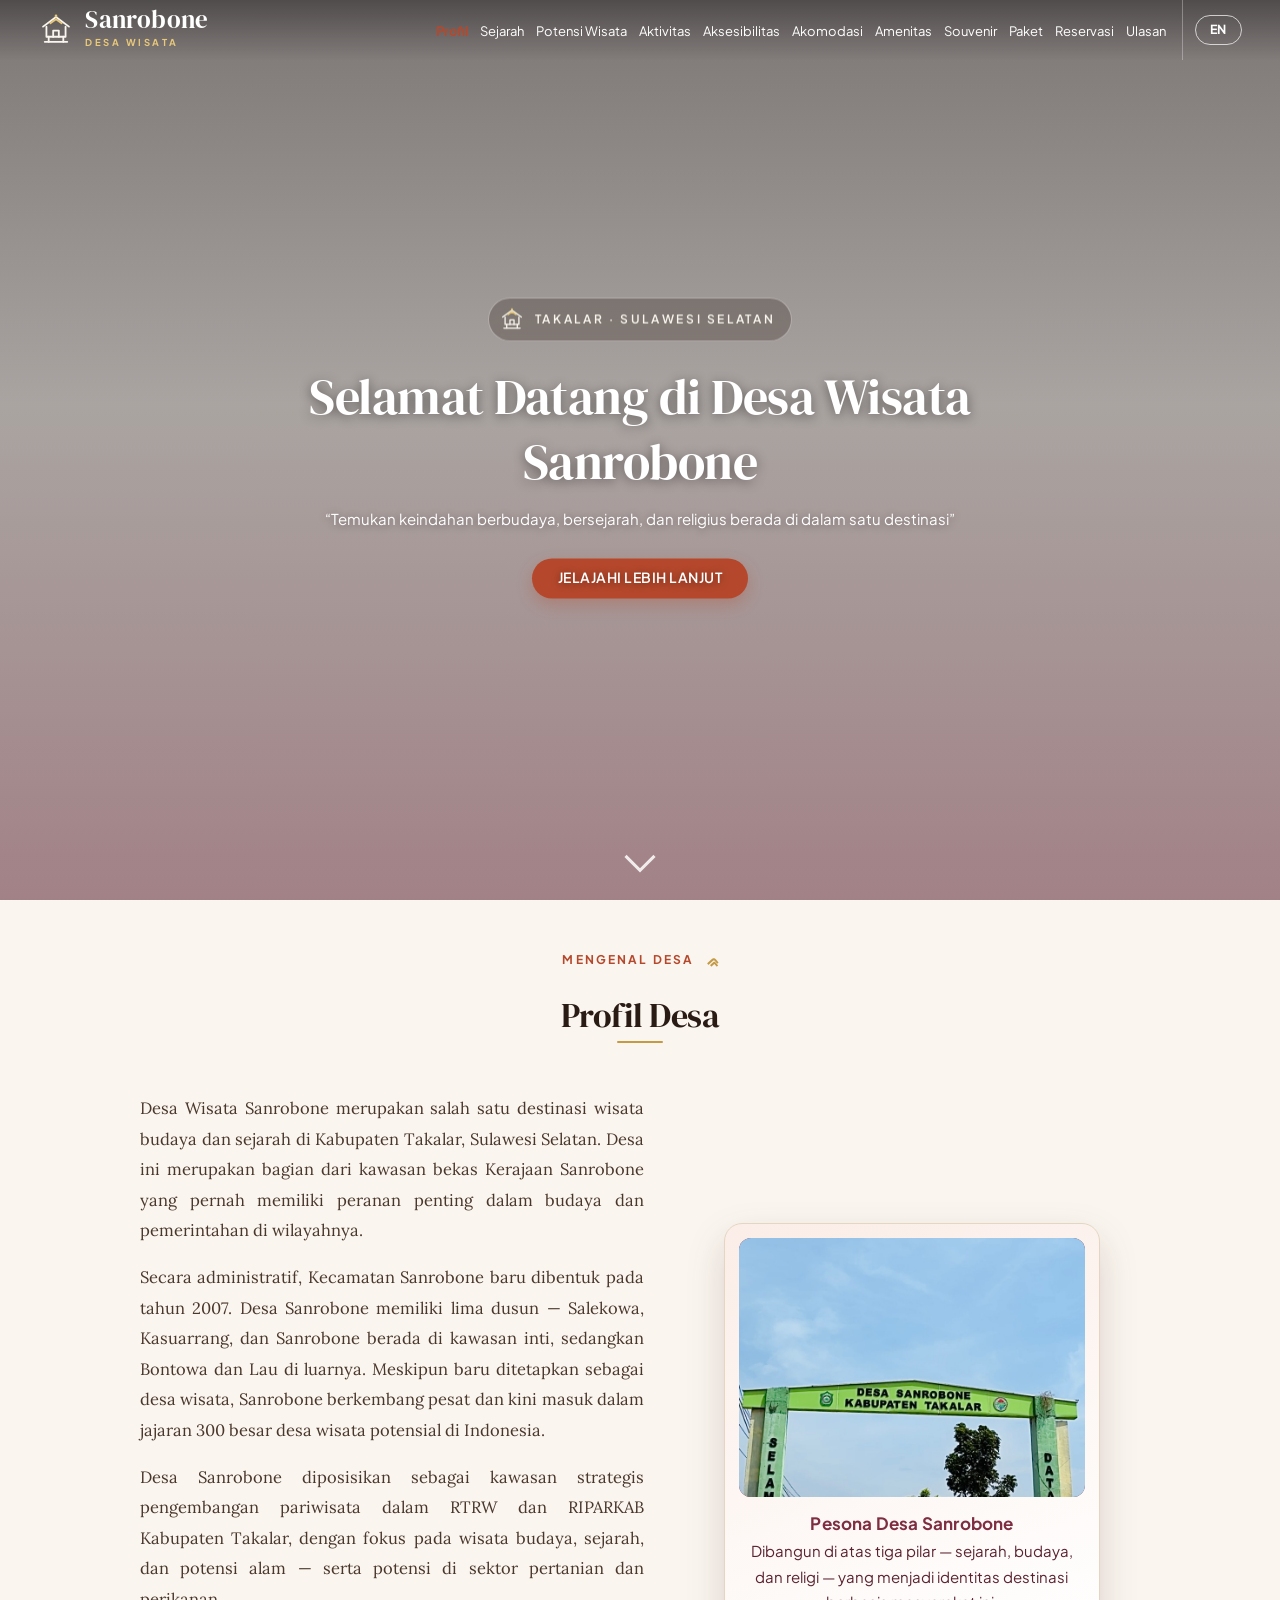
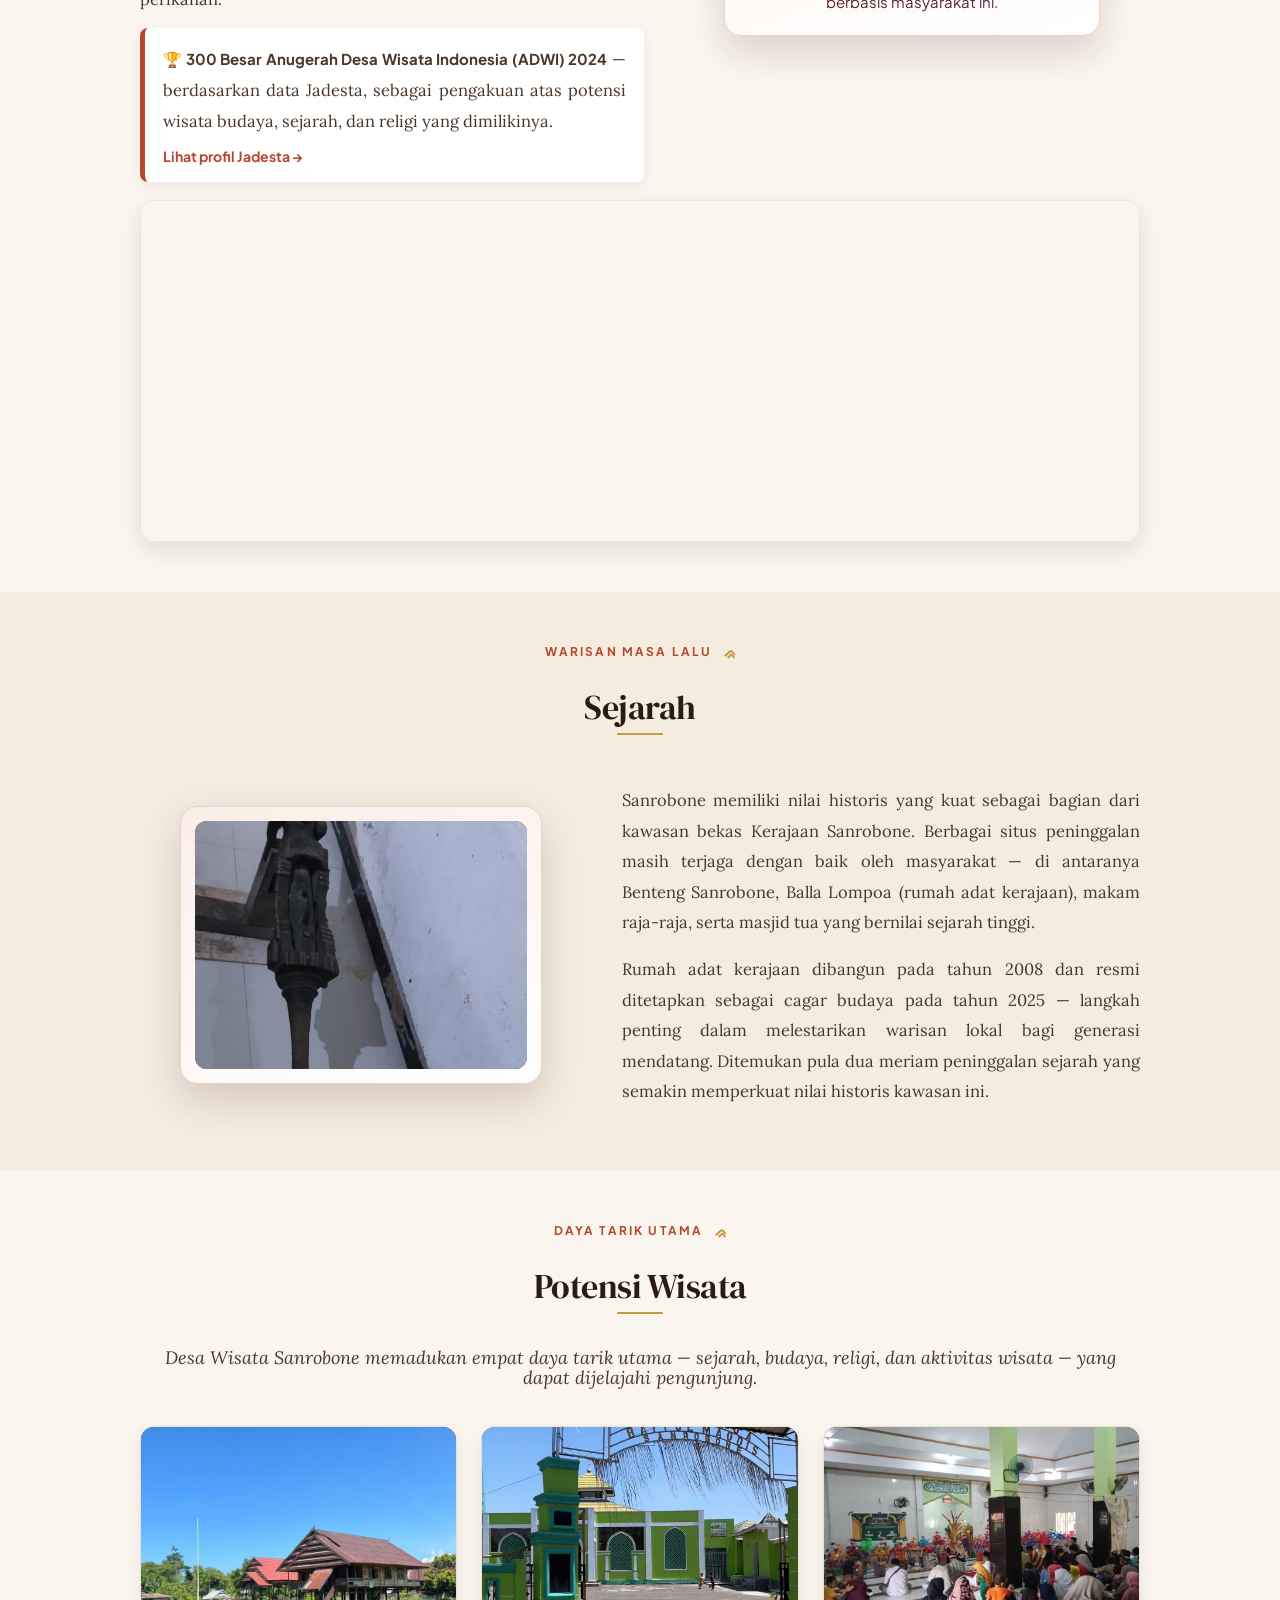
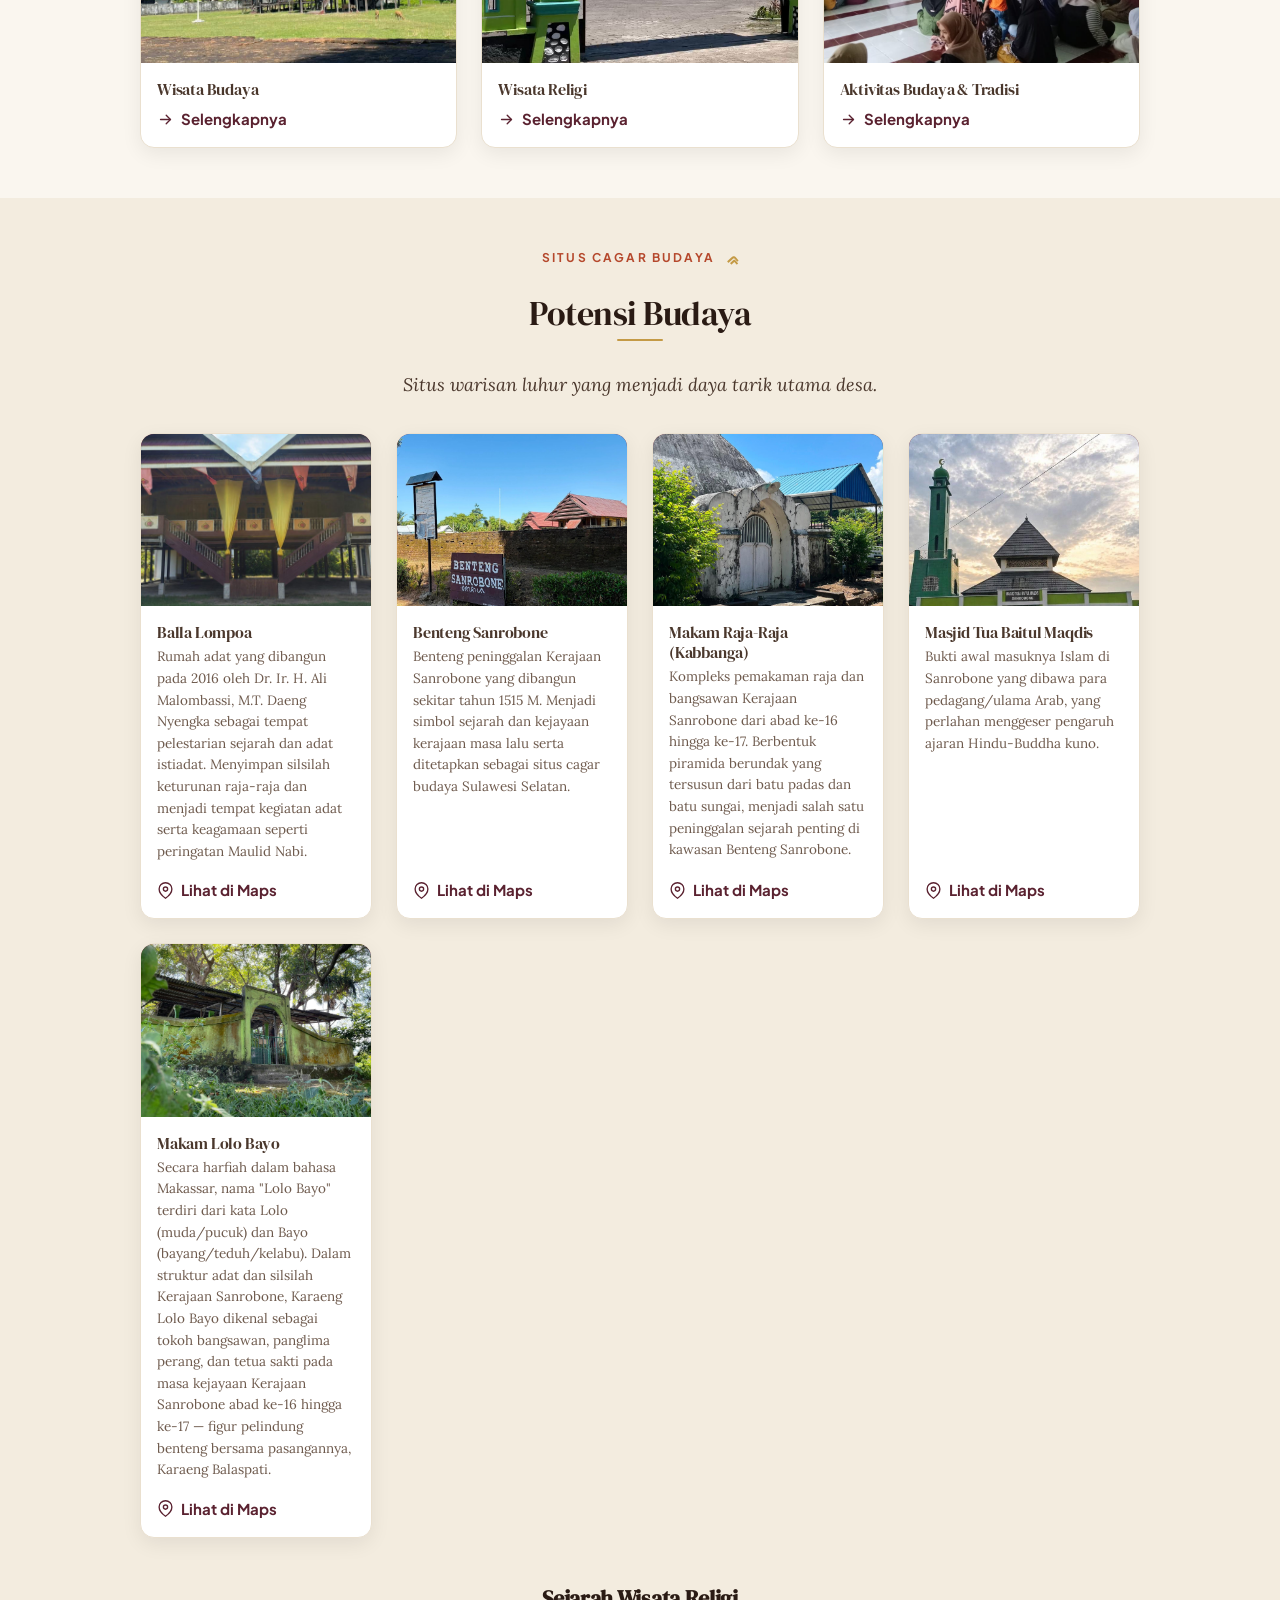
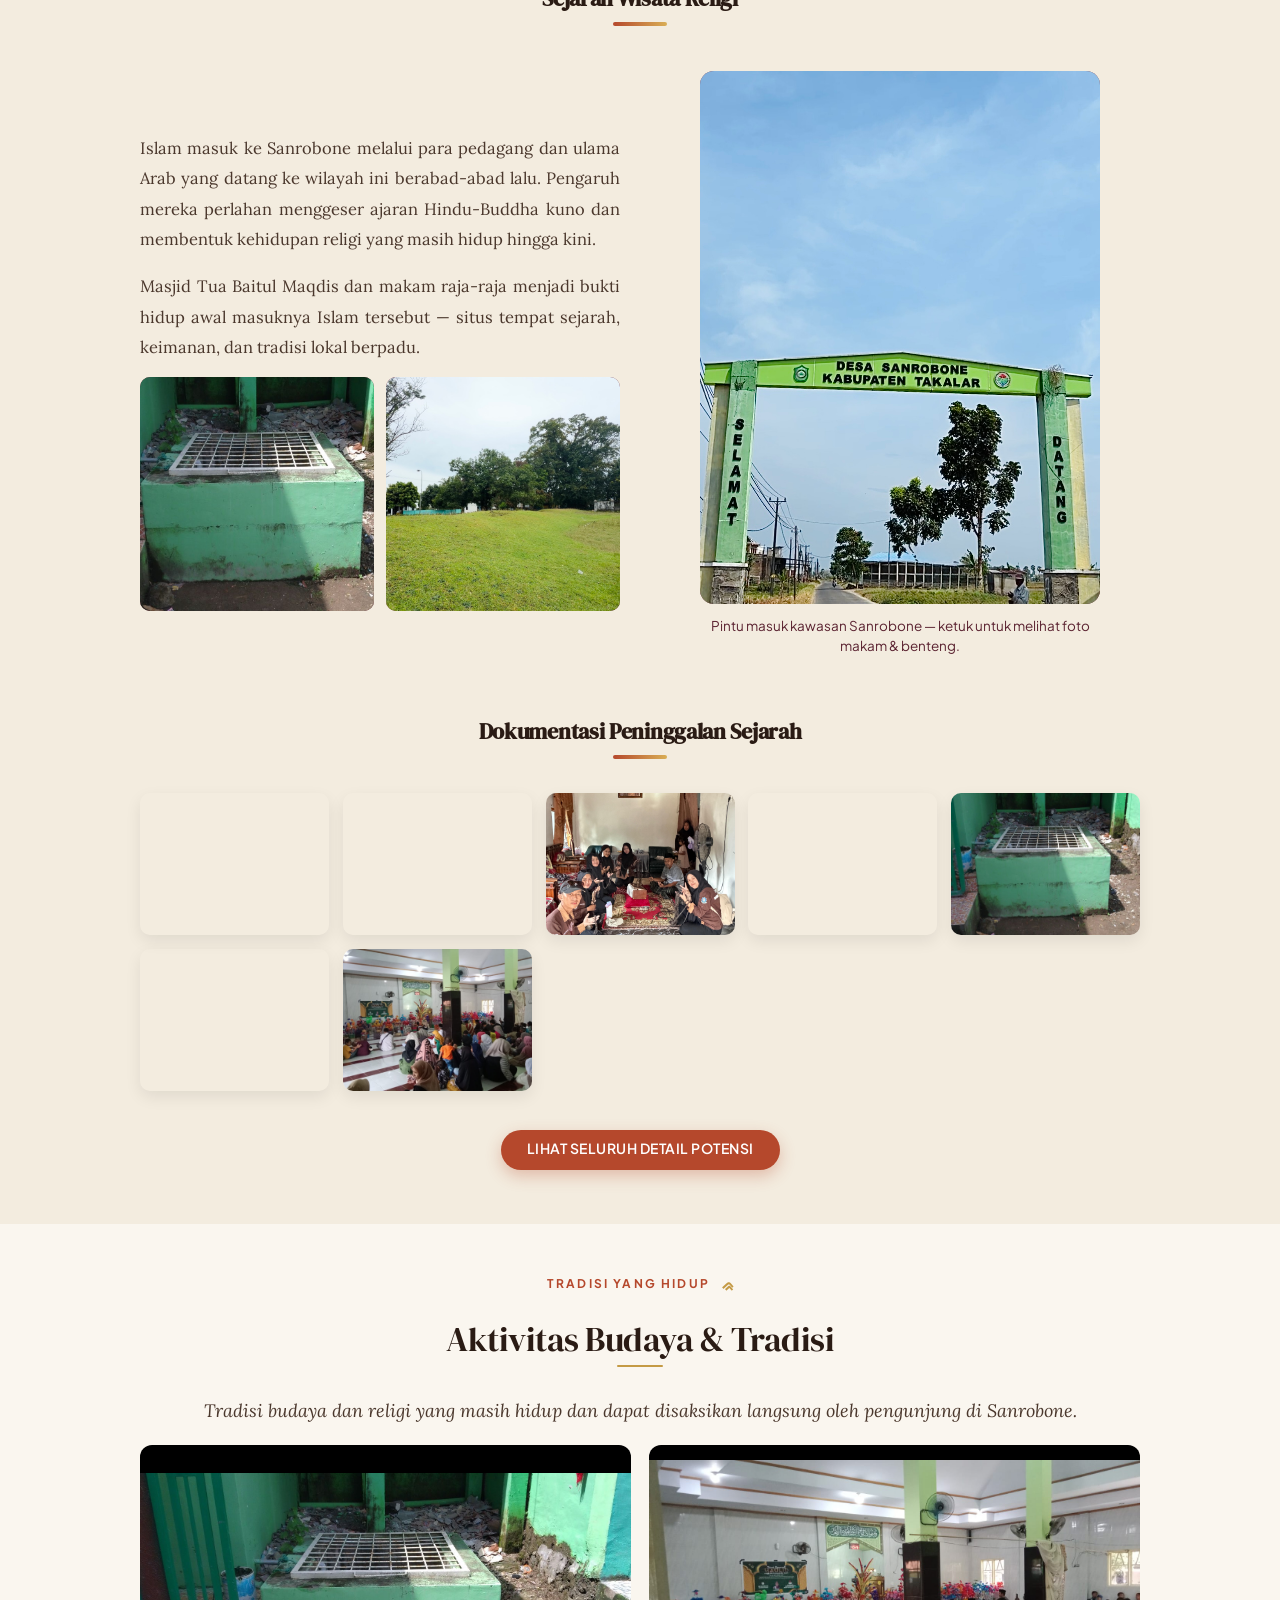
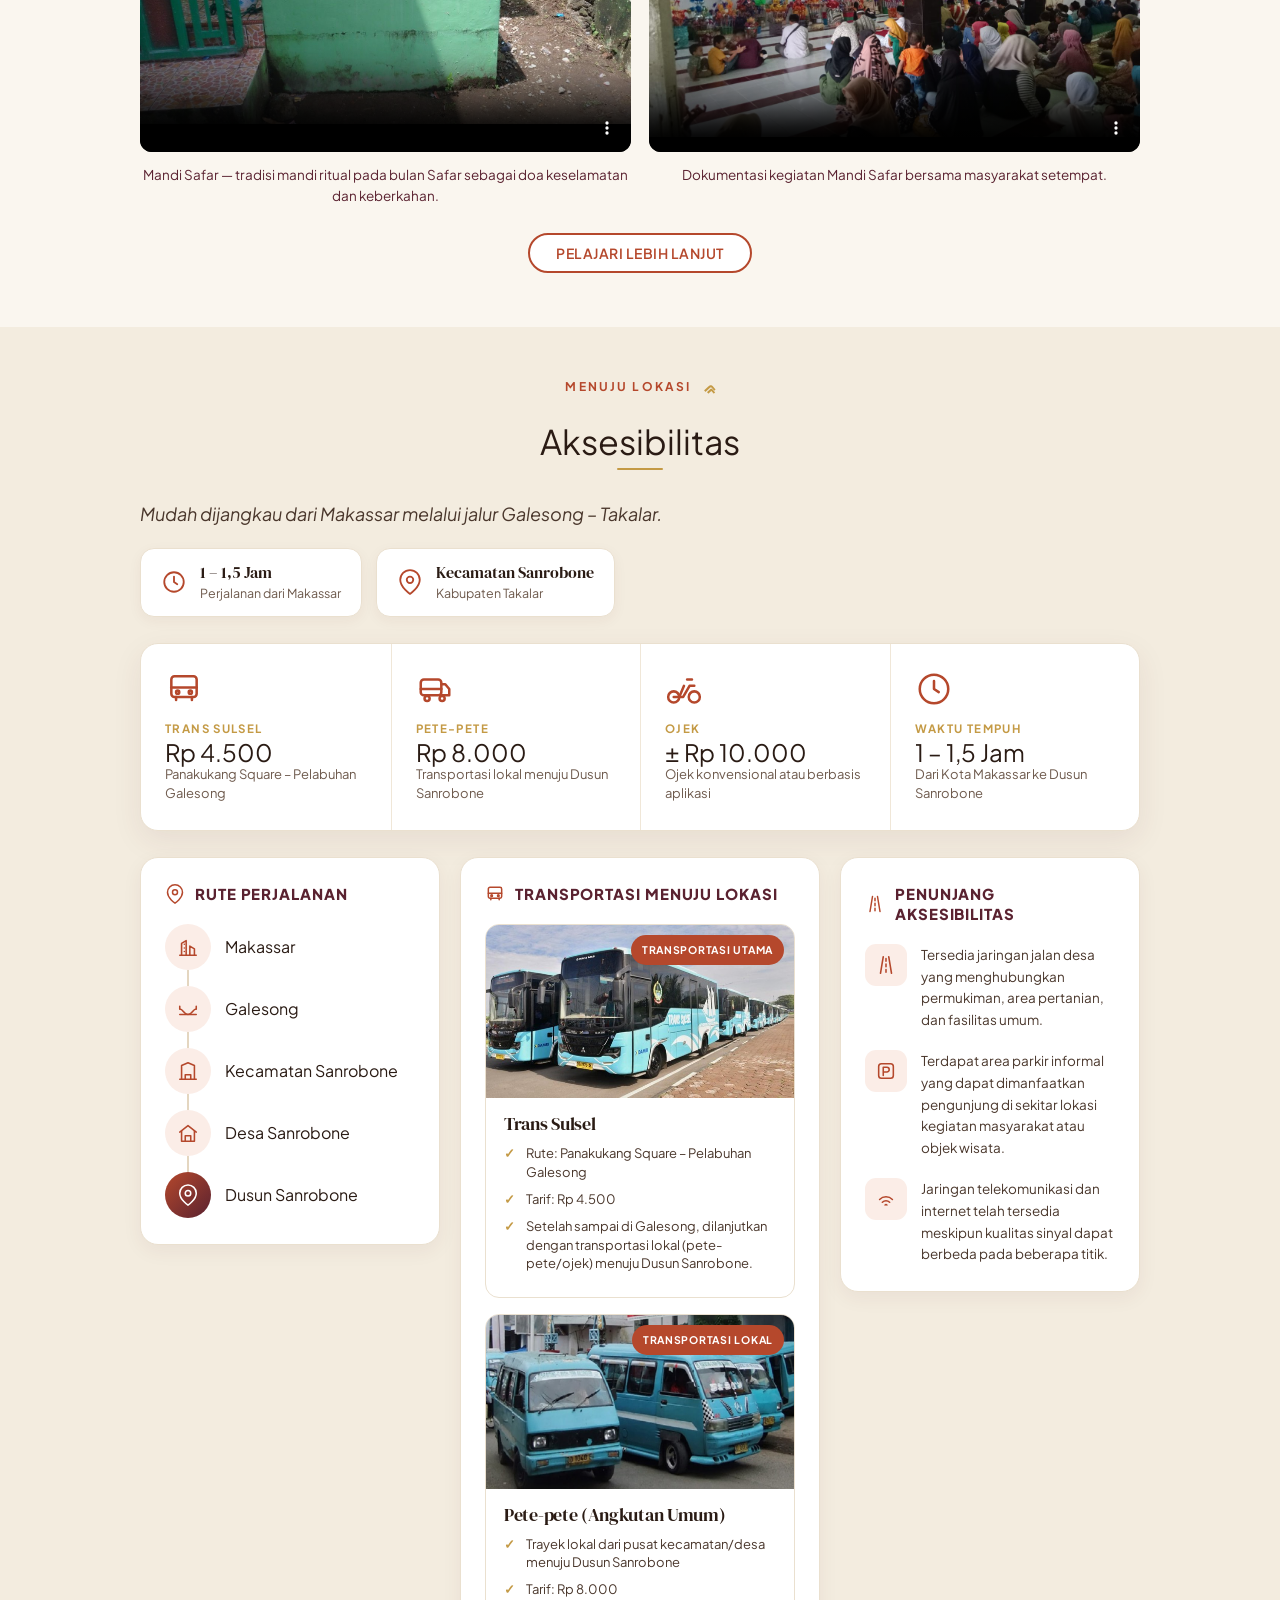
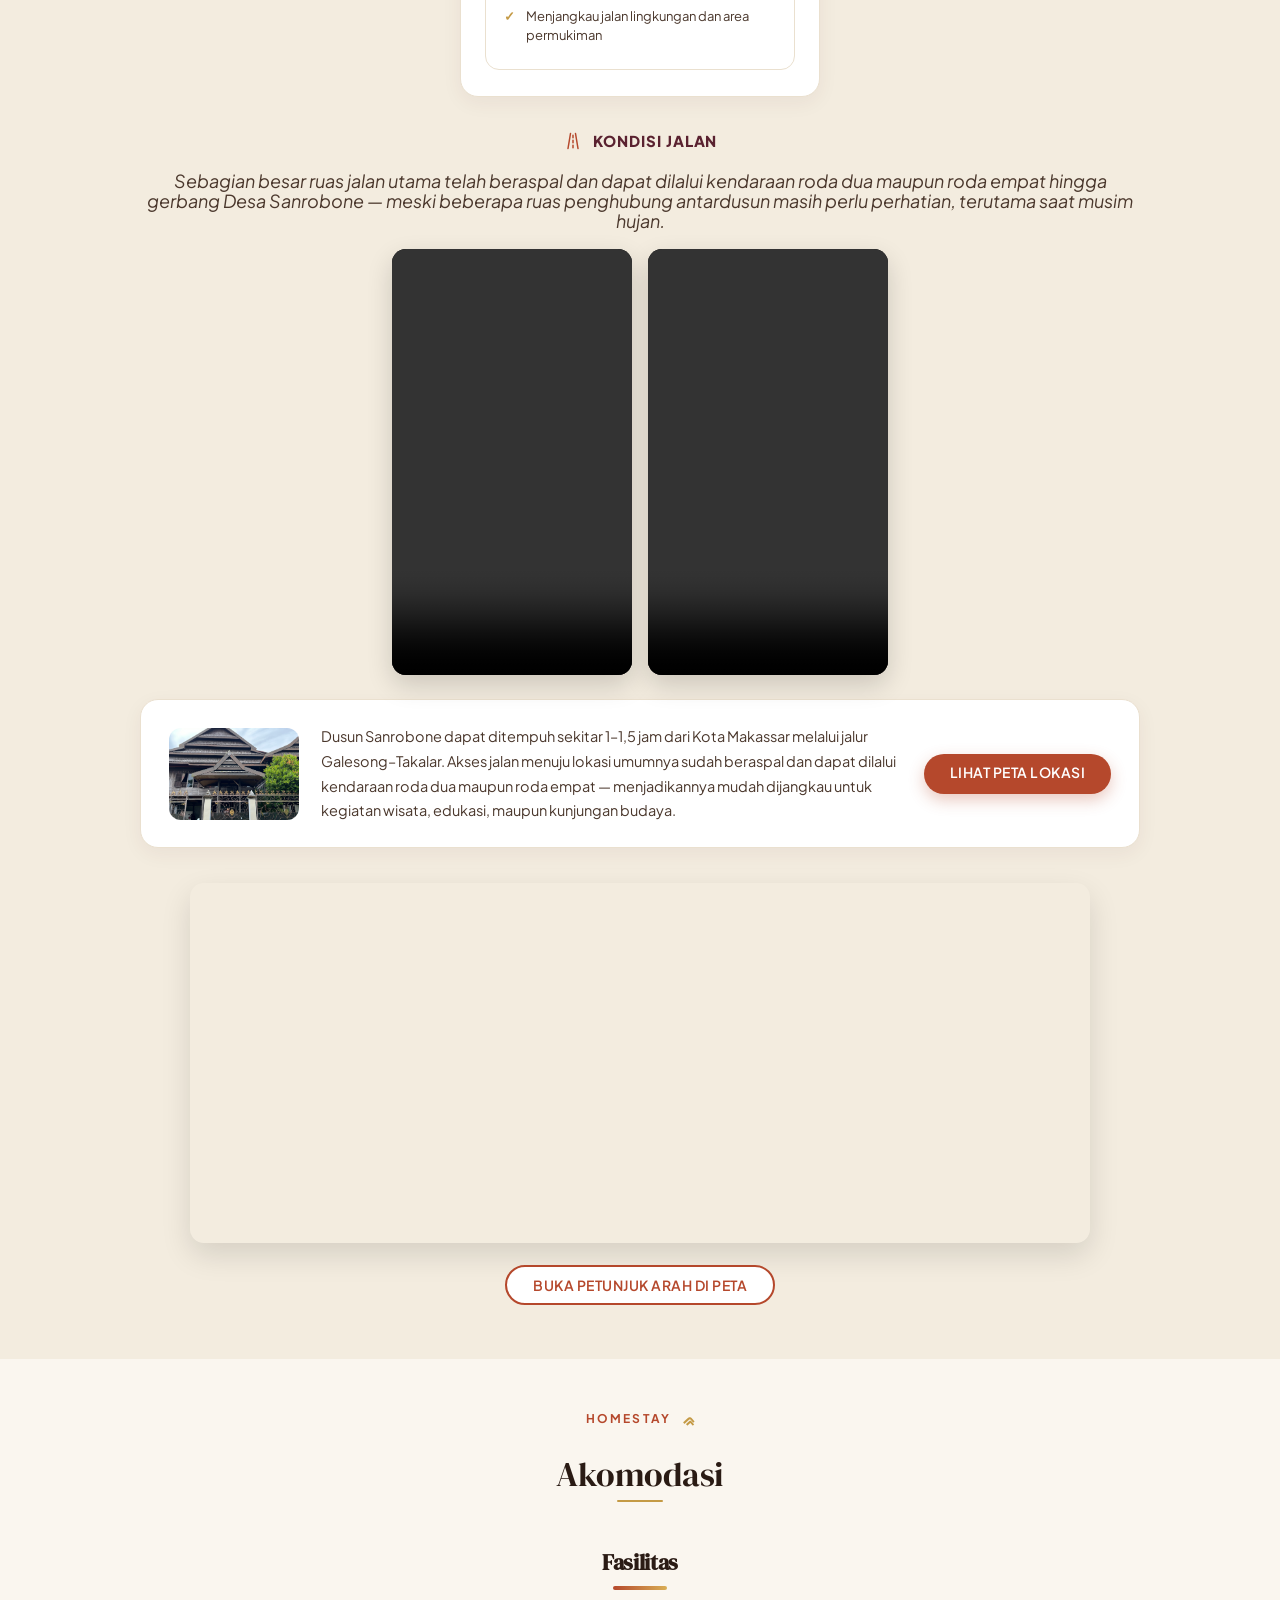
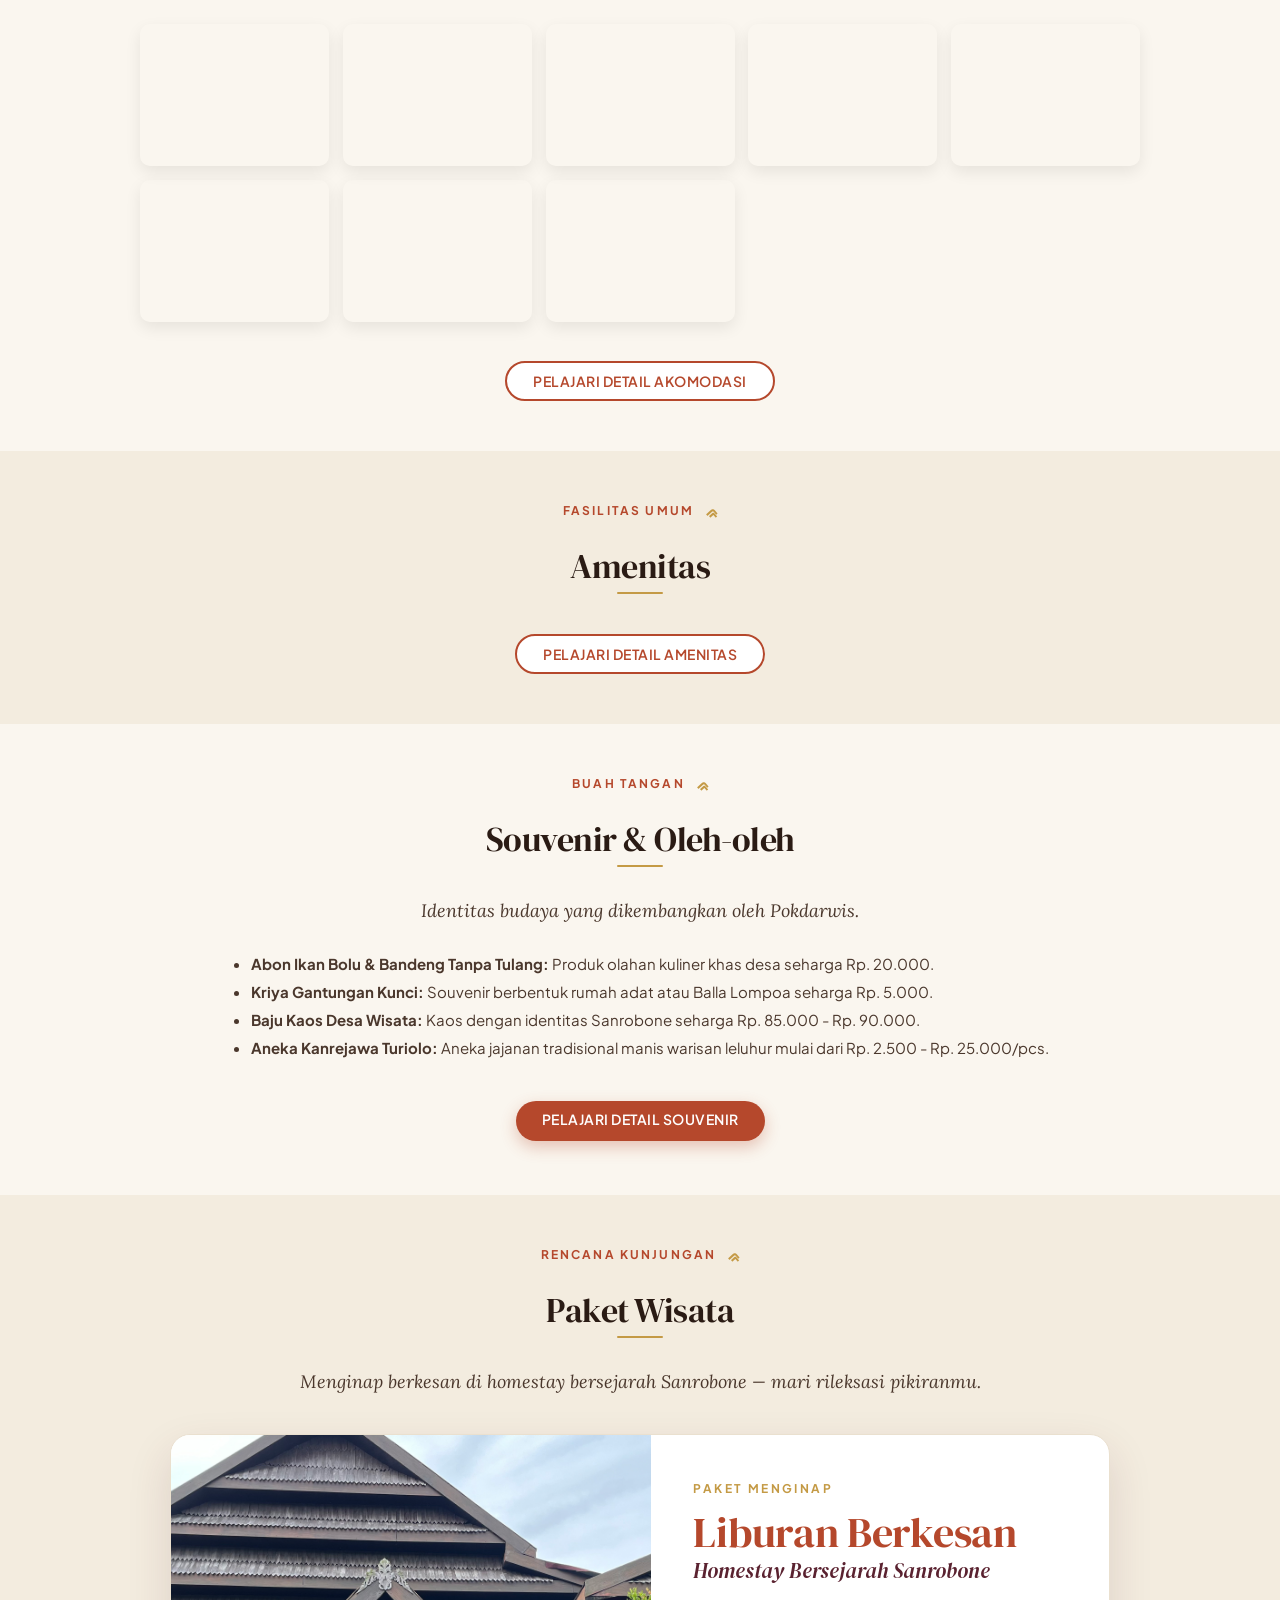
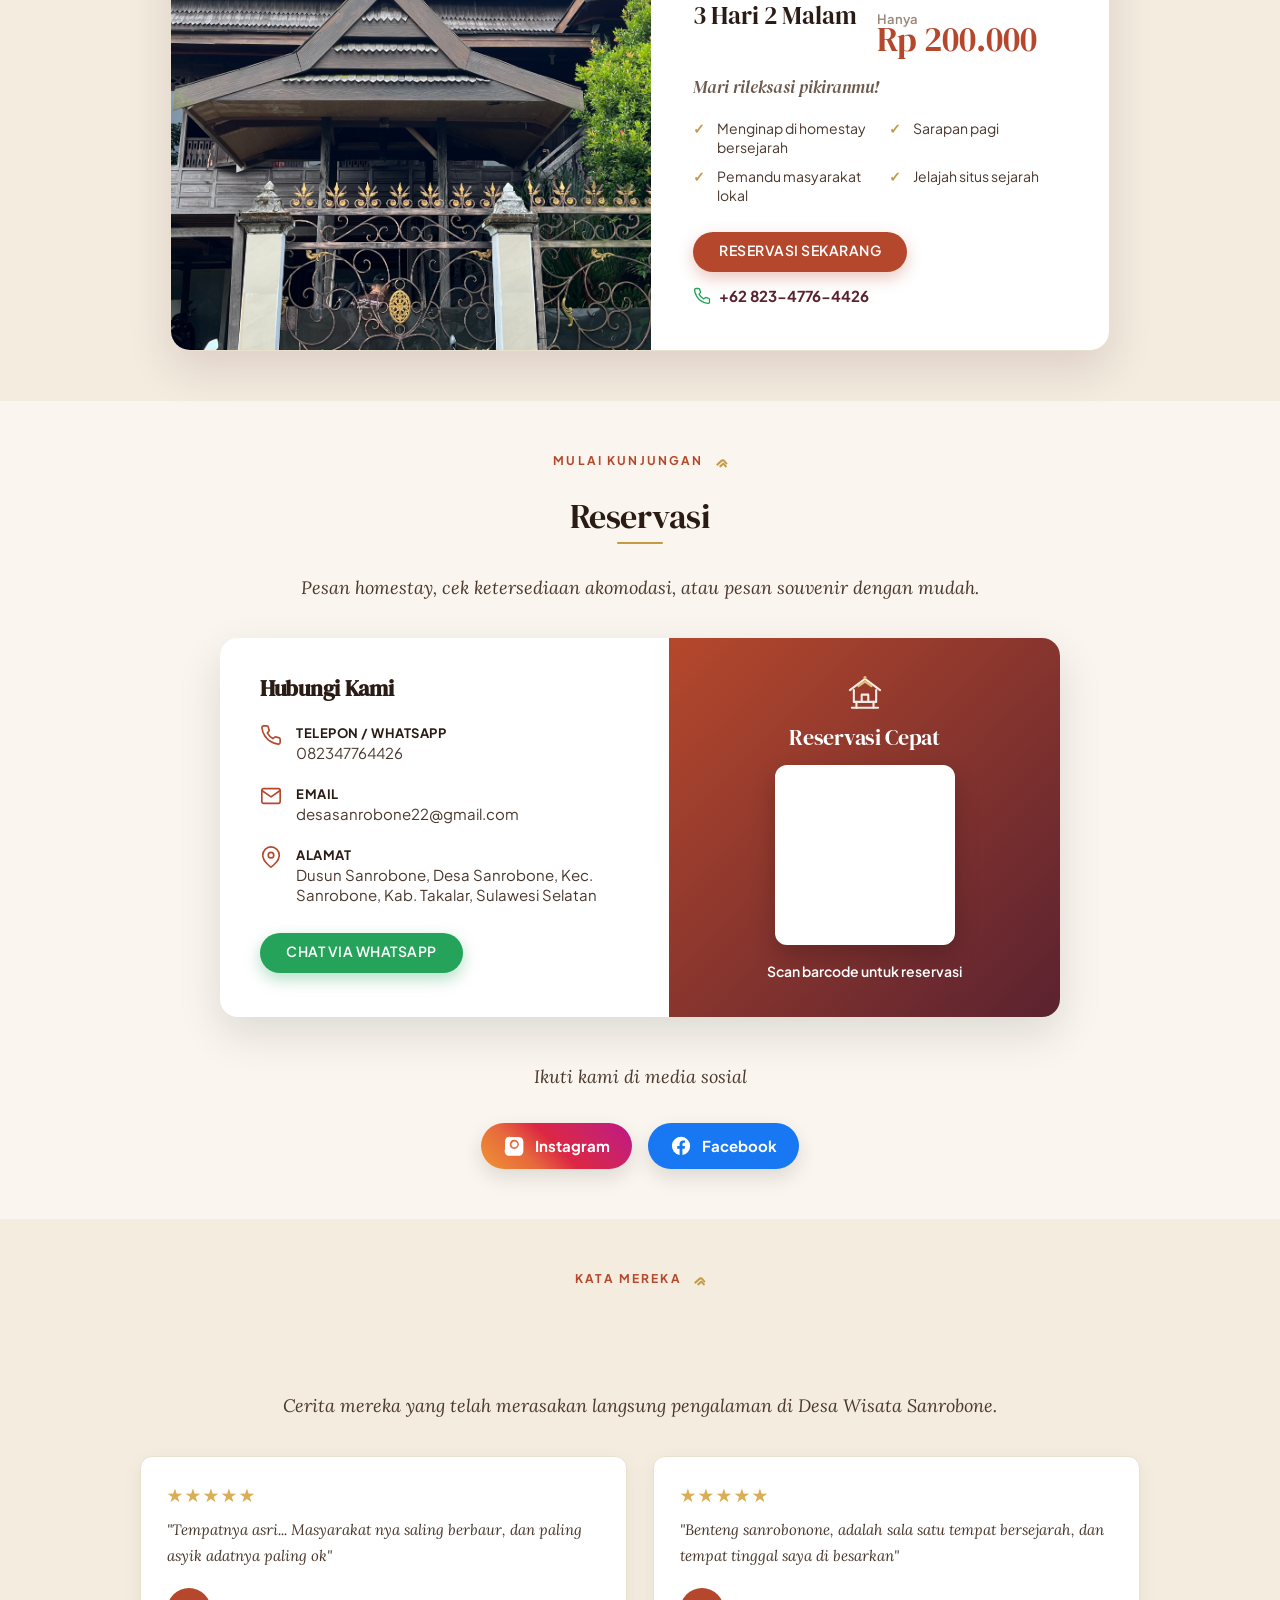
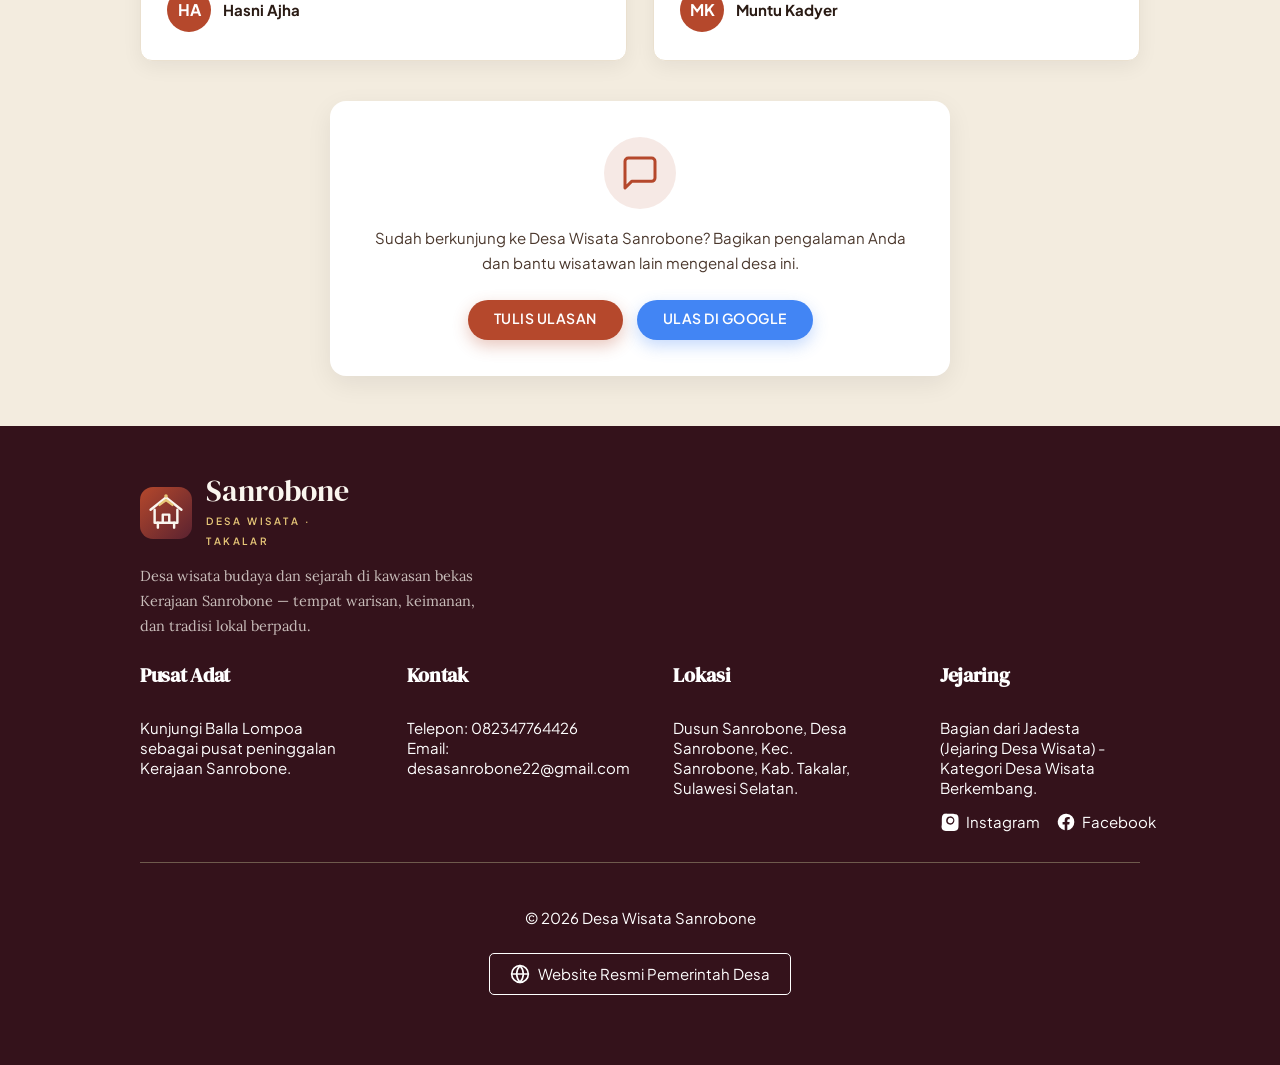
==== commit 2b344083: "Add Masjid Tua era photos & history; remove Profil location block - detail-potensi: Masjid Tua main " ====
--- a/index.html
+++ b/index.html
@@ -1000,20 +1000,6 @@
               </figure>
             </div>
 
-            <div class="titik-lokasi">
-              <div class="lok-info">
-                <svg viewBox="0 0 24 24"><path d="M21 10c0 7-9 13-9 13s-9-6-9-13a9 9 0 0 1 18 0z"/><circle cx="12" cy="10" r="3"/></svg>
-                <div>
-                  <strong data-en="Location Point">Titik Lokasi</strong>
-                  <span>Dusun Sanrobone, Desa Sanrobone, Kec. Sanrobone, Kab. Takalar, Sulawesi Selatan</span>
-                </div>
-              </div>
-              <div class="lok-tombol">
-                <a href="https://www.google.com/maps/search/?api=1&query=-5.431640,119.390453" target="_blank" rel="noopener" class="tombol" data-en="OPEN IN GOOGLE MAPS">BUKA DI GOOGLE MAPS</a>
-                <a href="https://maps.apple/p/E2sN2cI6kCXura" target="_blank" rel="noopener" class="tombol tombol-garis" data-en="OPEN IN APPLE MAPS">BUKA DI APPLE MAPS</a>
-              </div>
-            </div>
-
             <div class="peta-embed">
               <iframe title="Peta Desa Wisata Sanrobone" src="https://www.google.com/maps?q=-5.431640,119.390453&z=15&hl=id&output=embed" loading="lazy" referrerpolicy="no-referrer-when-downgrade" allowfullscreen></iframe>
             </div>
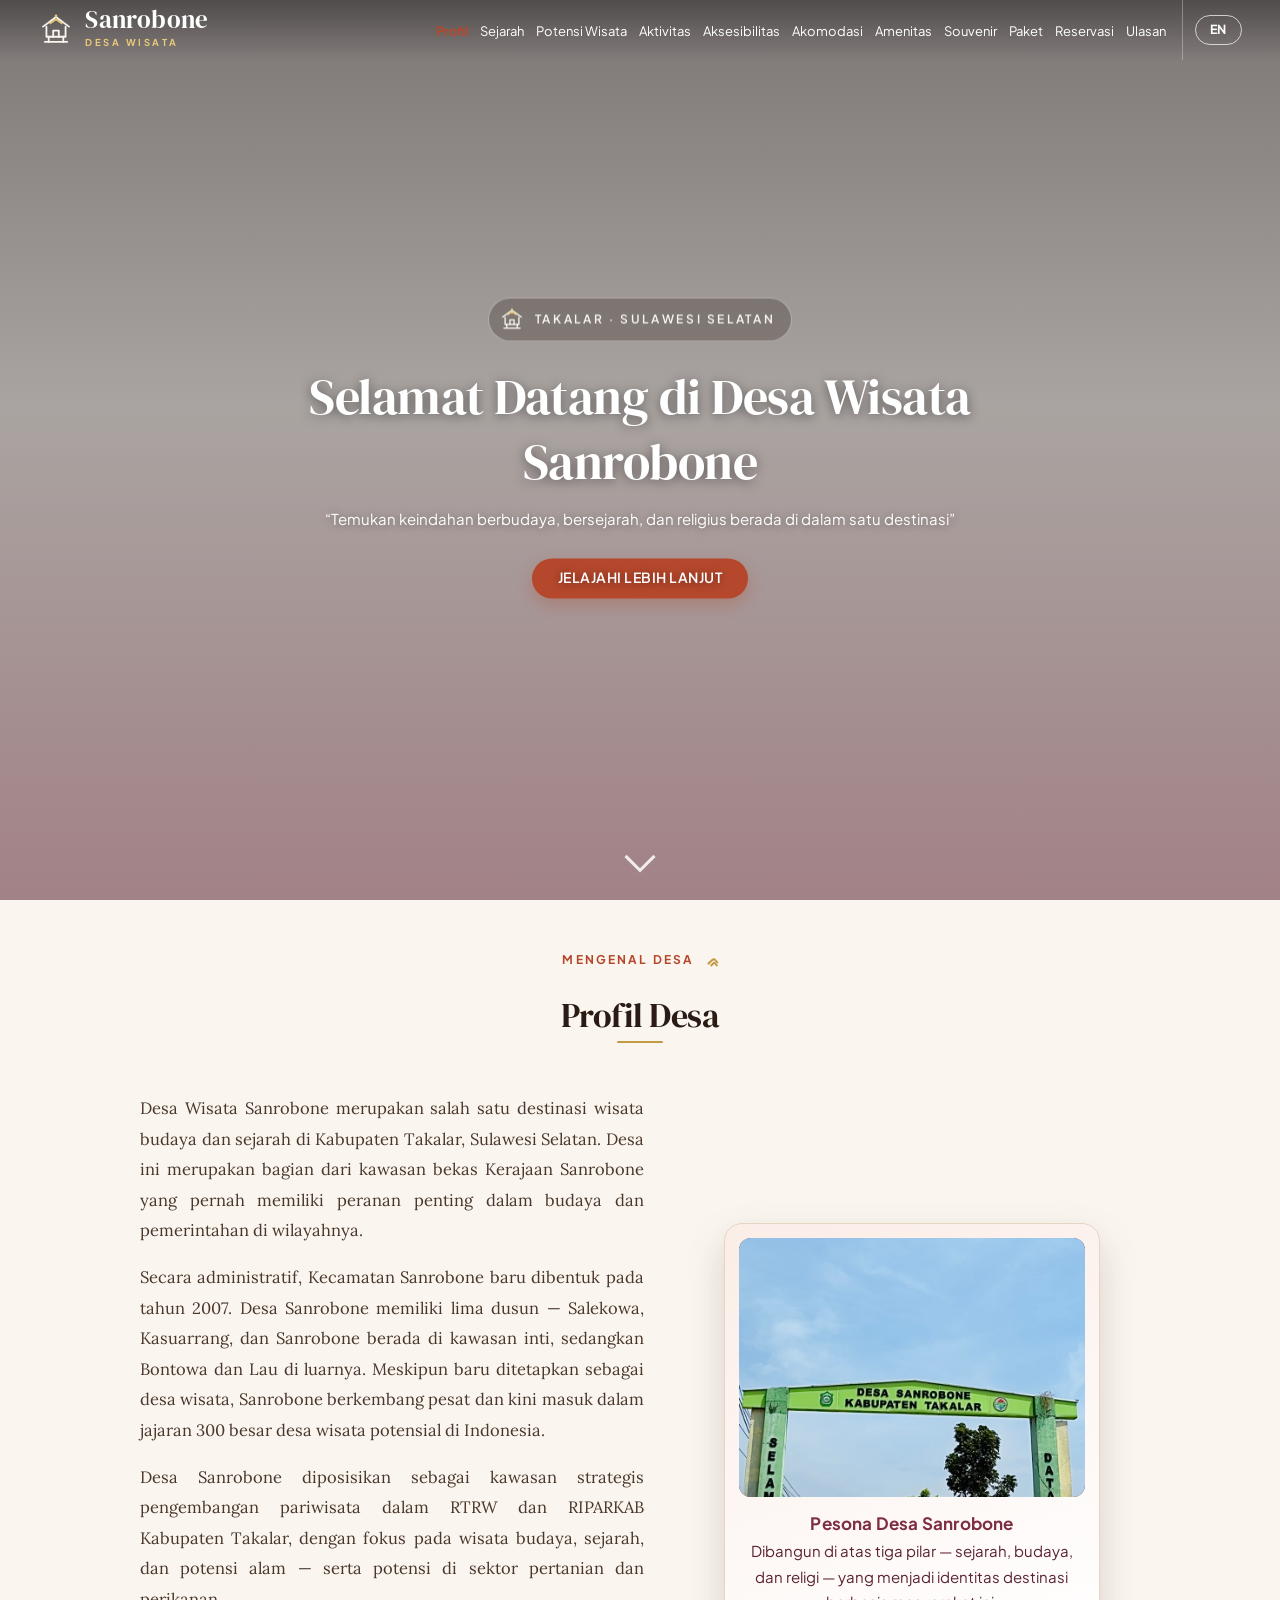
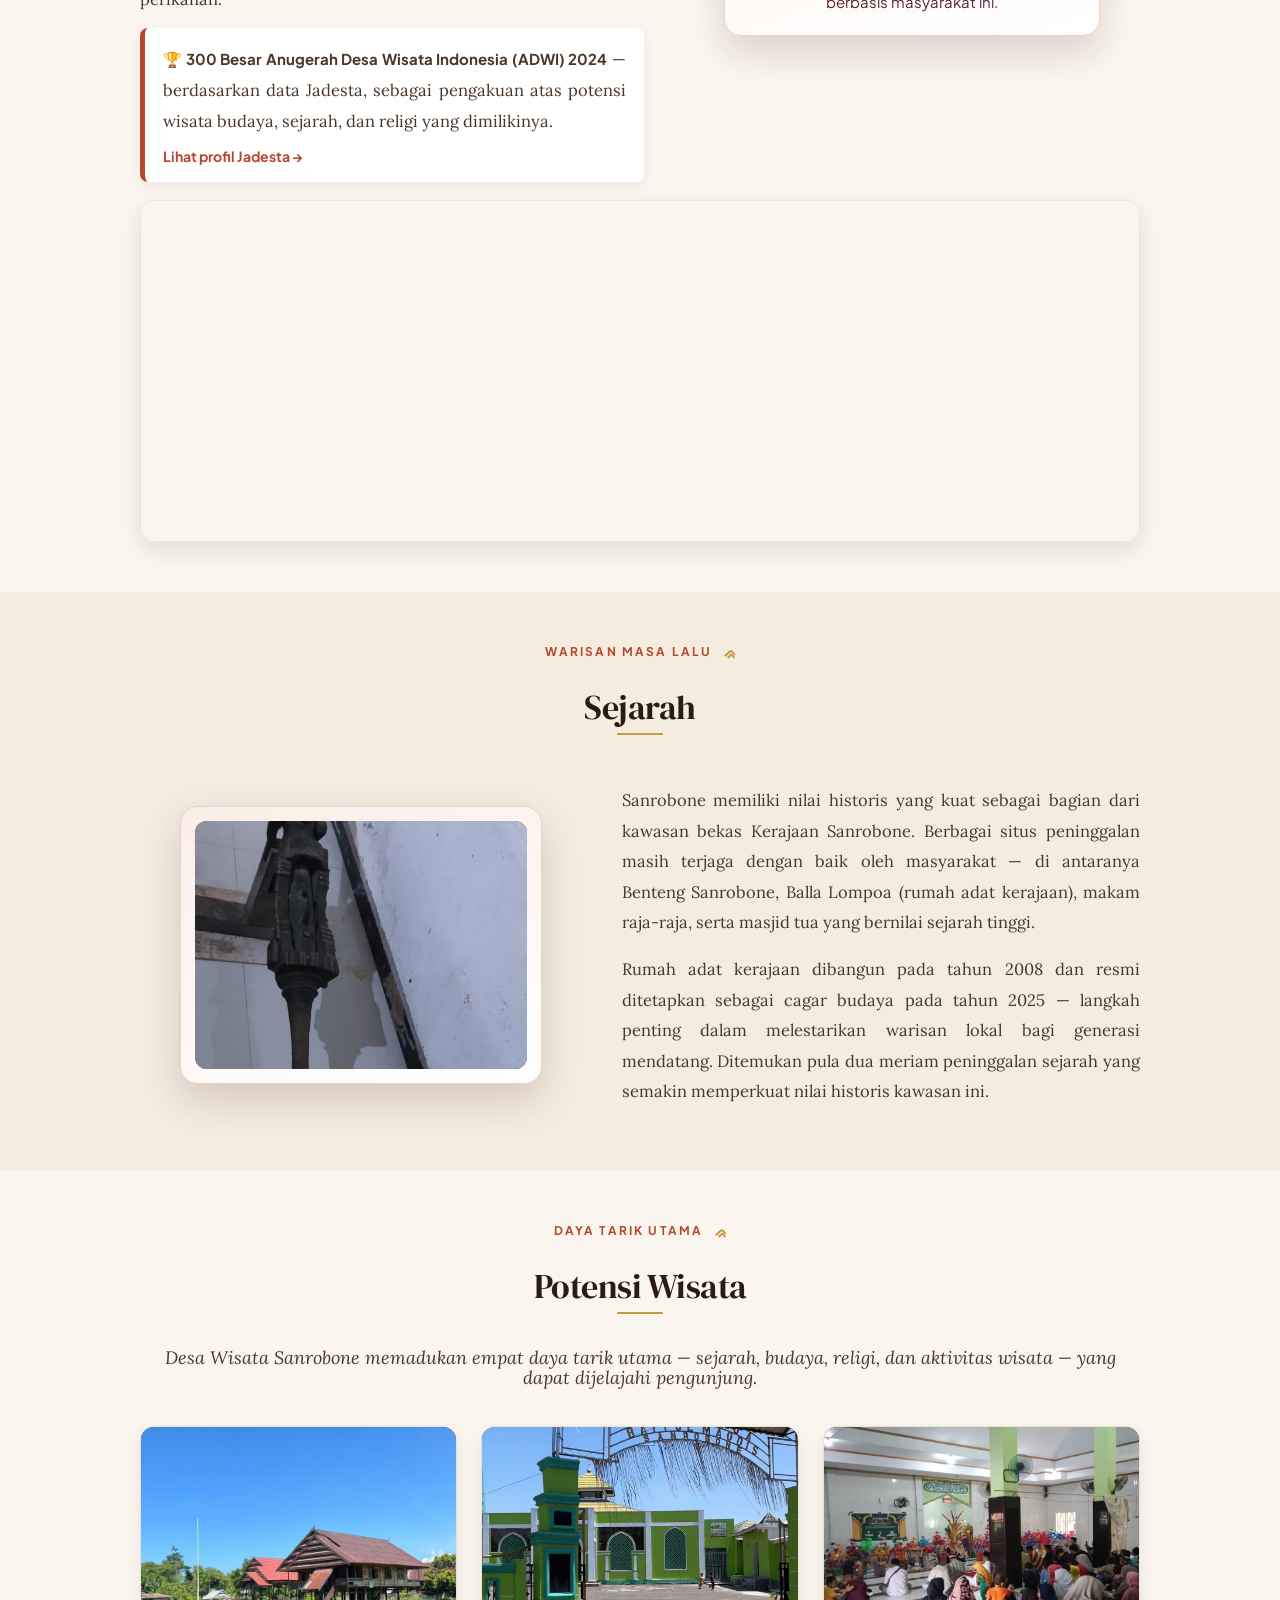
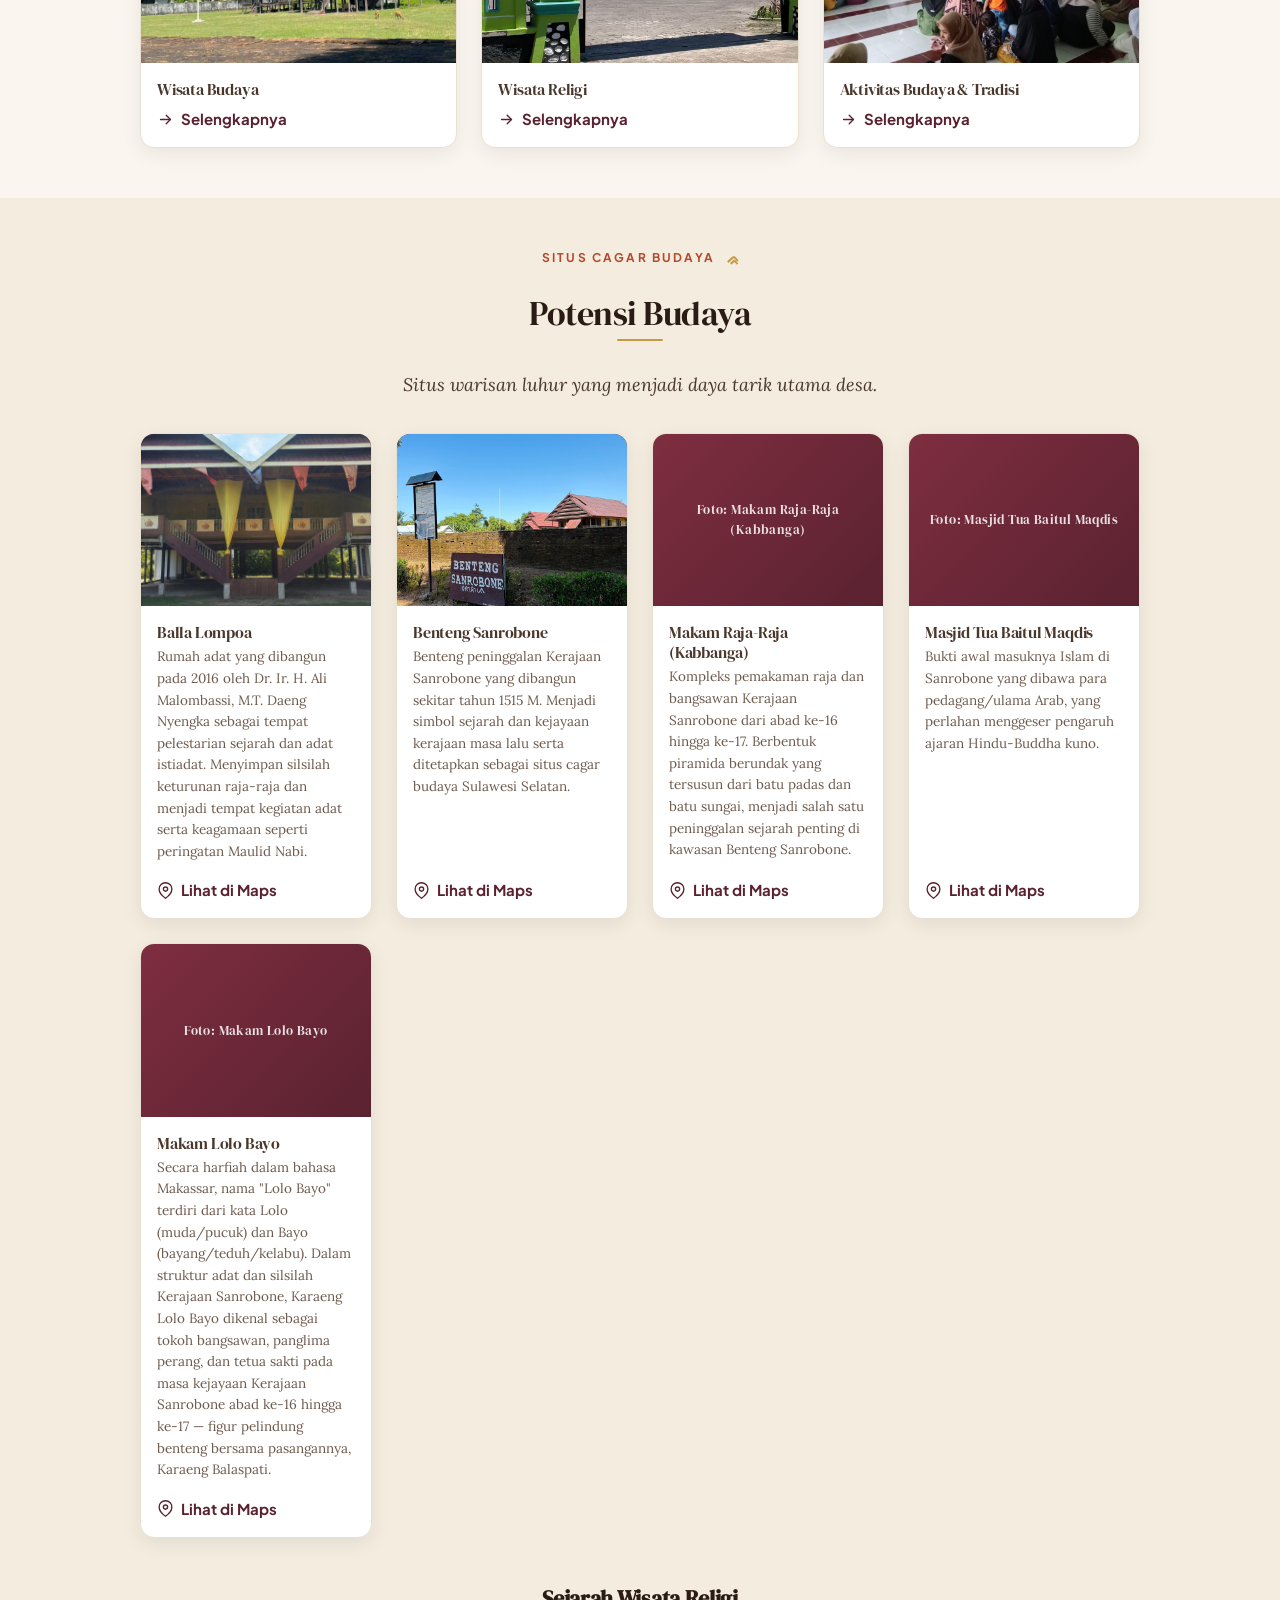
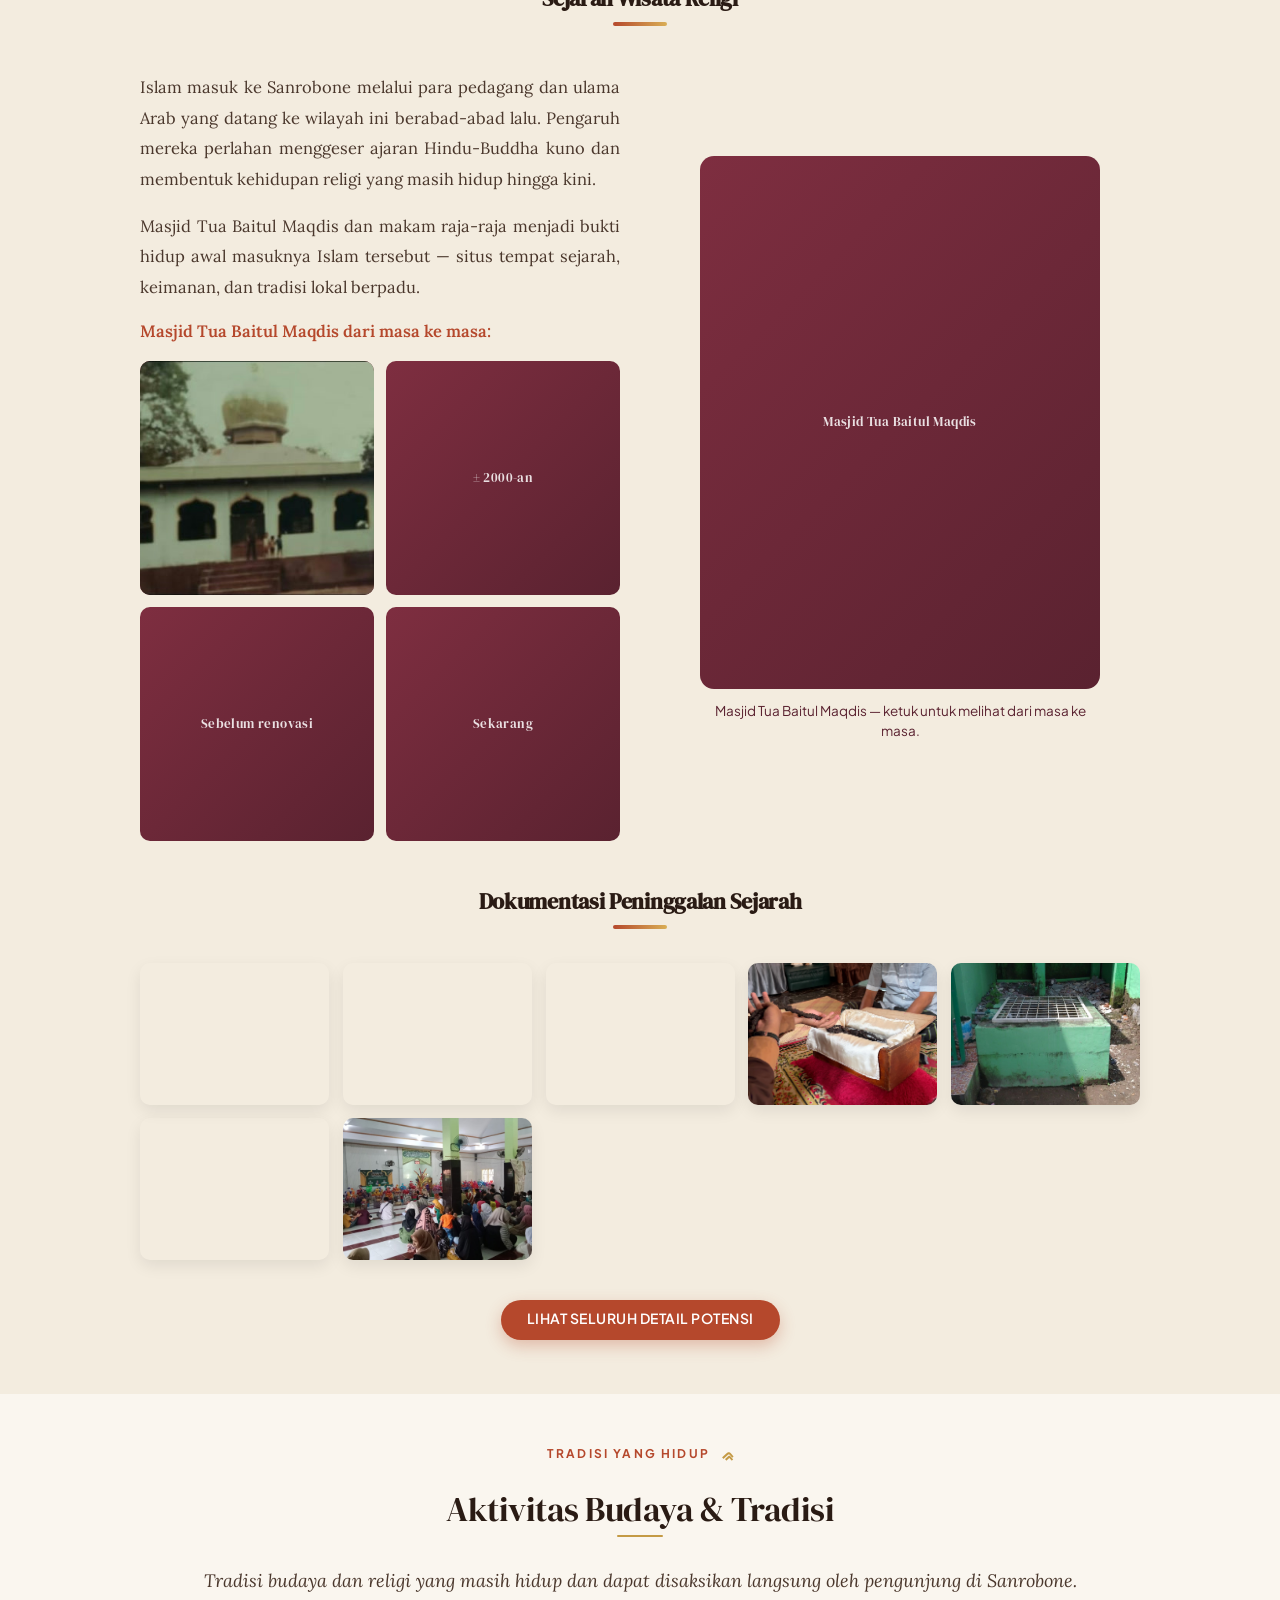
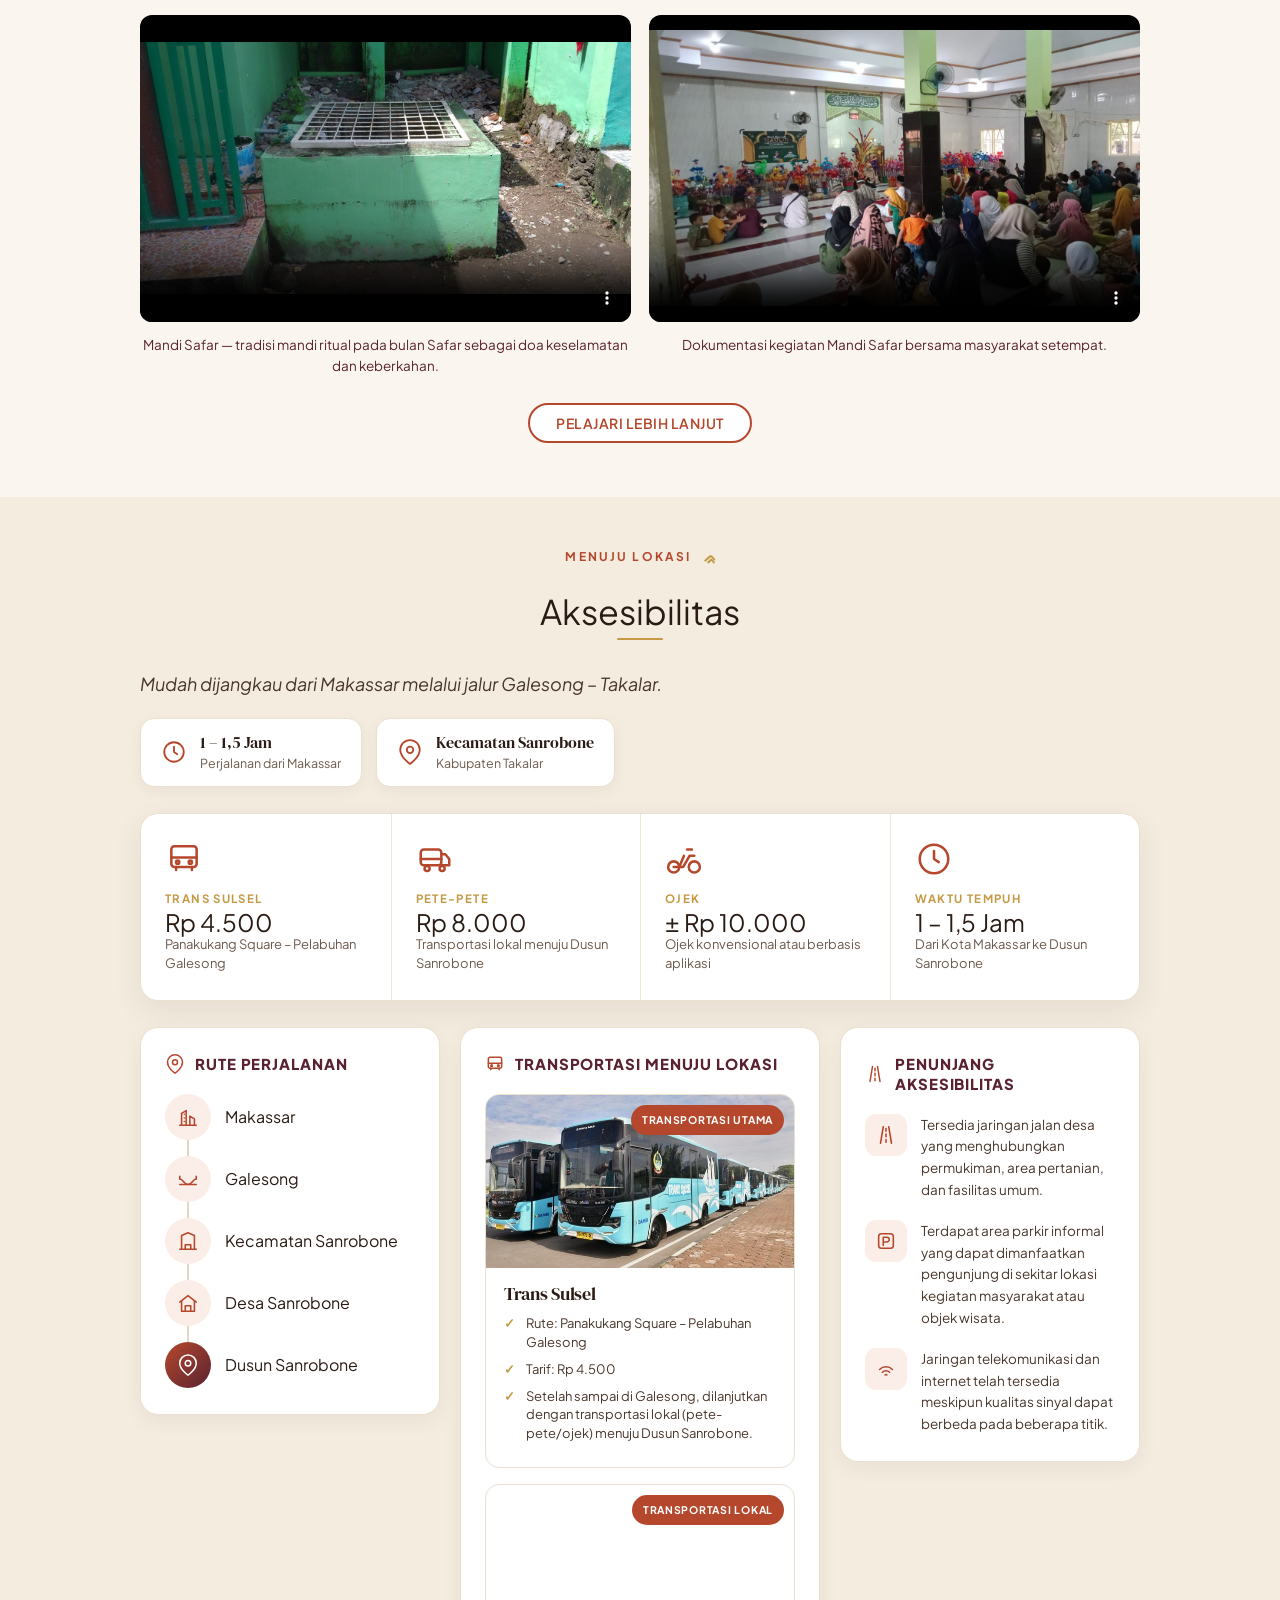
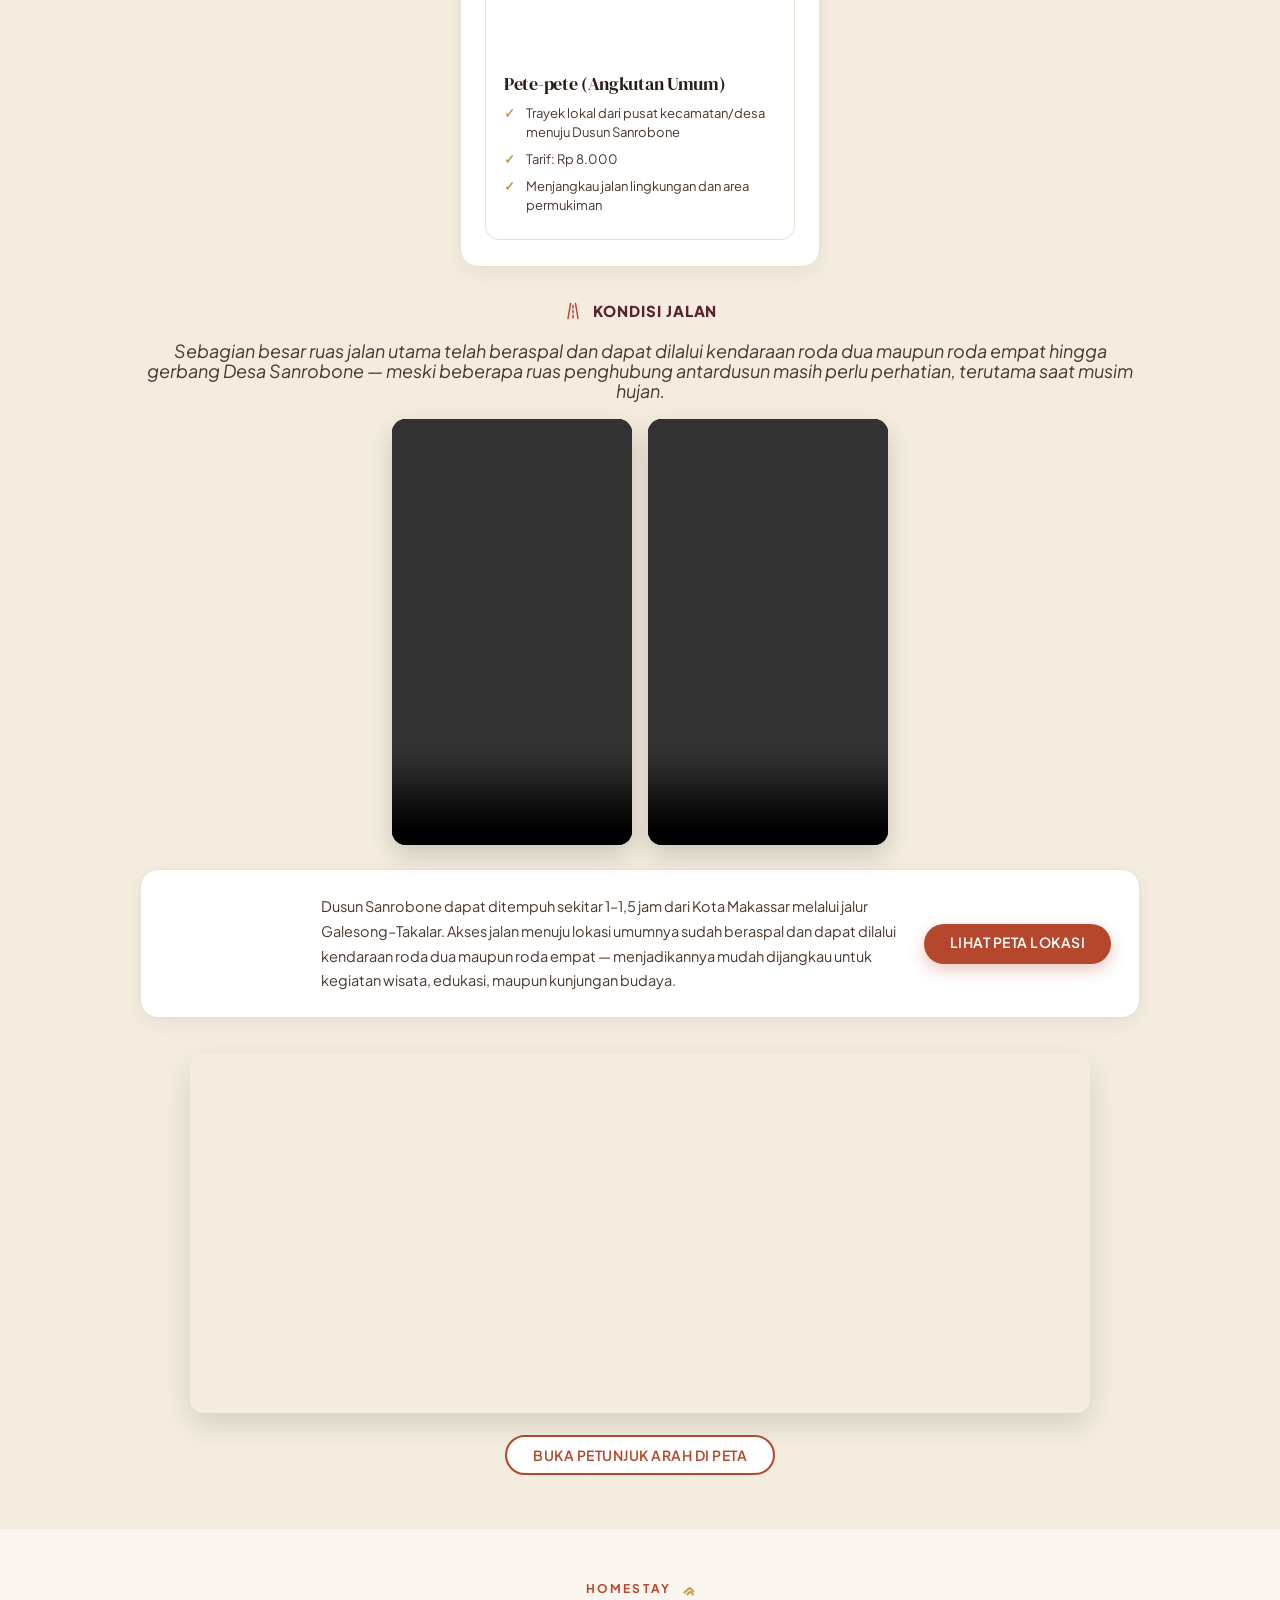
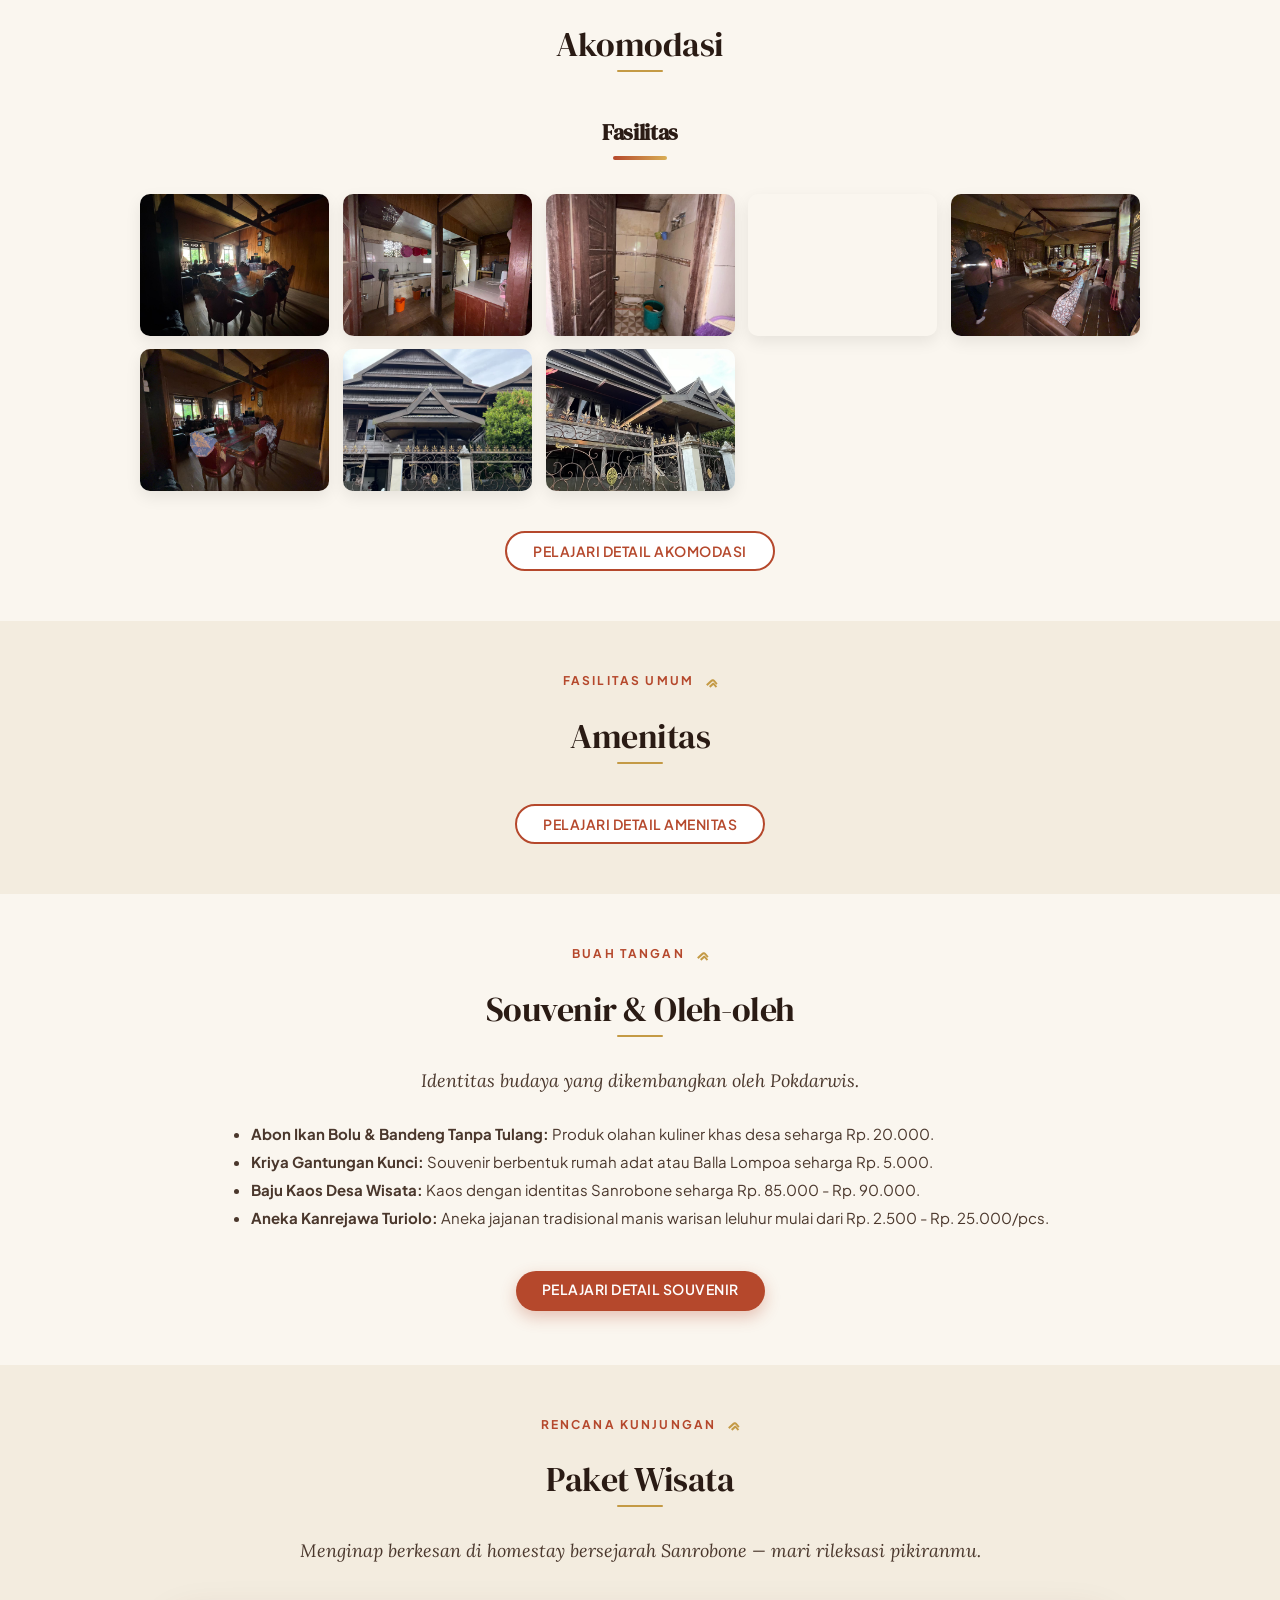
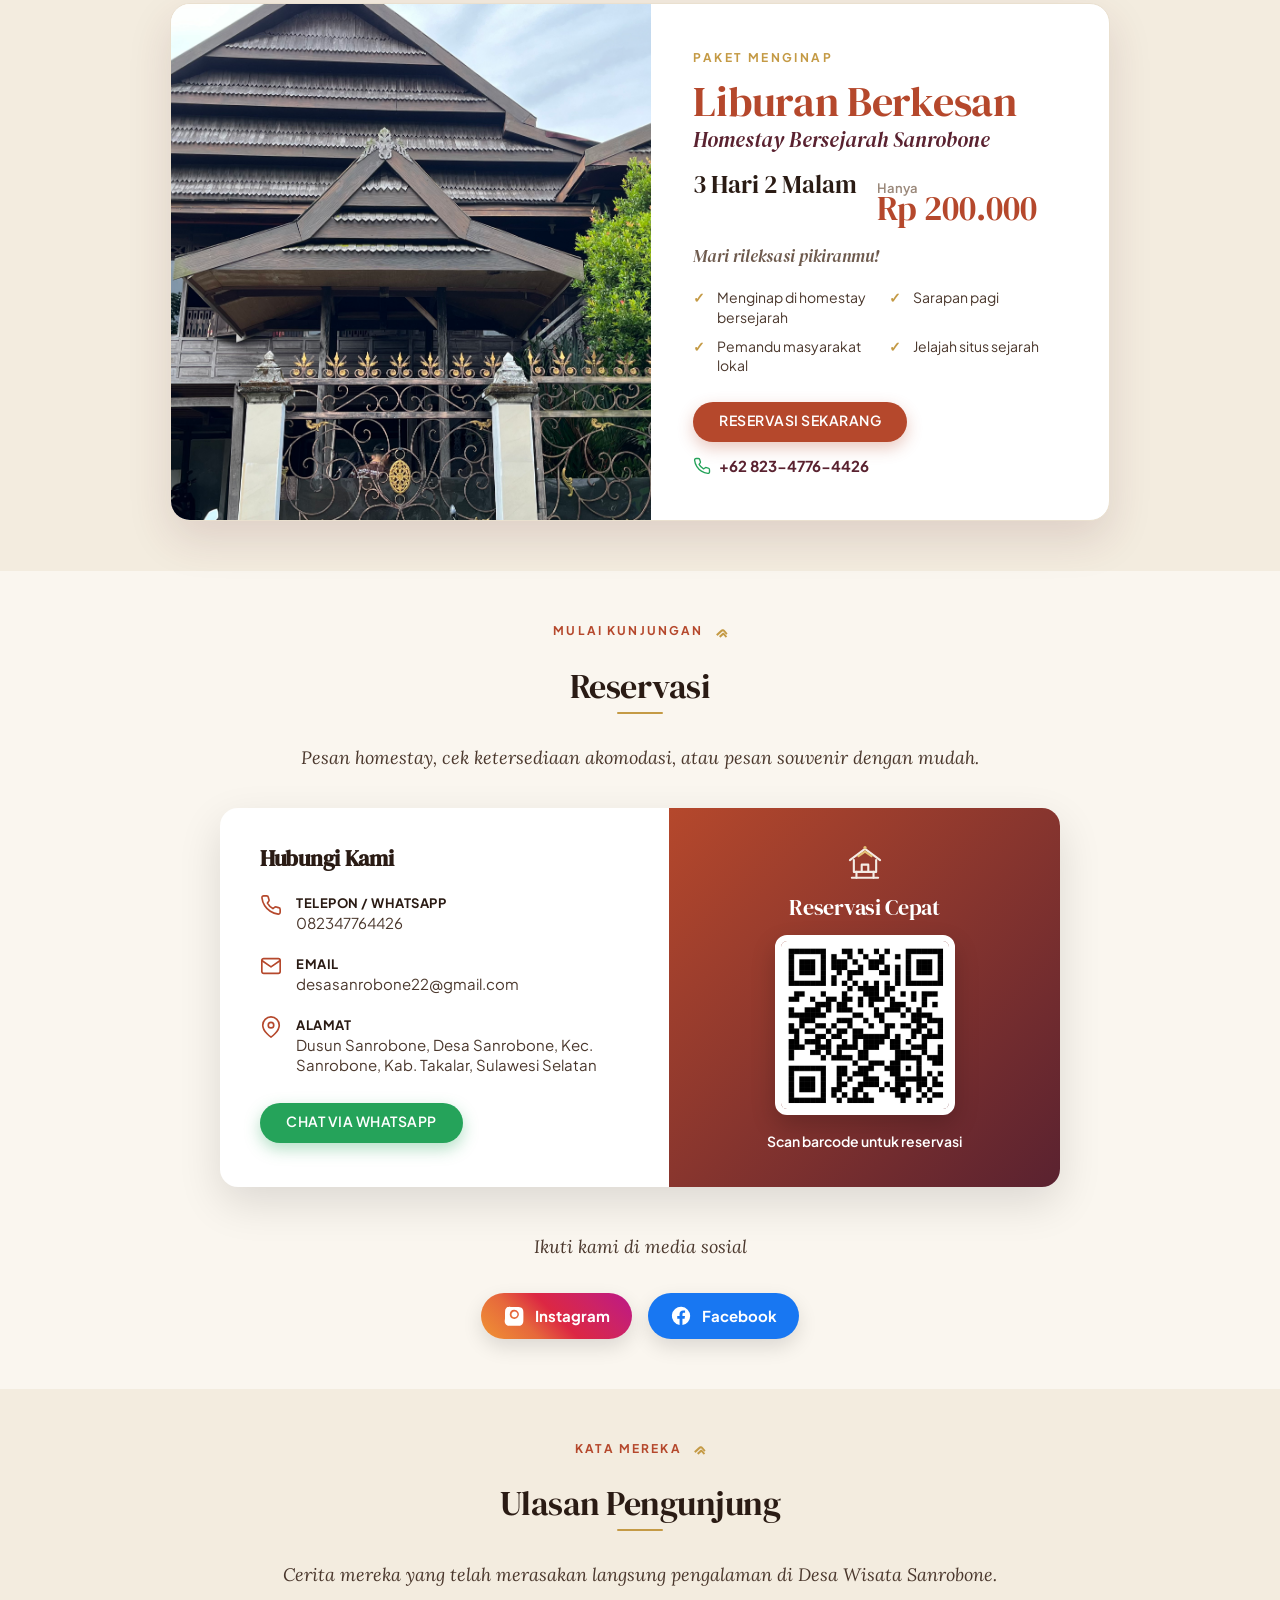
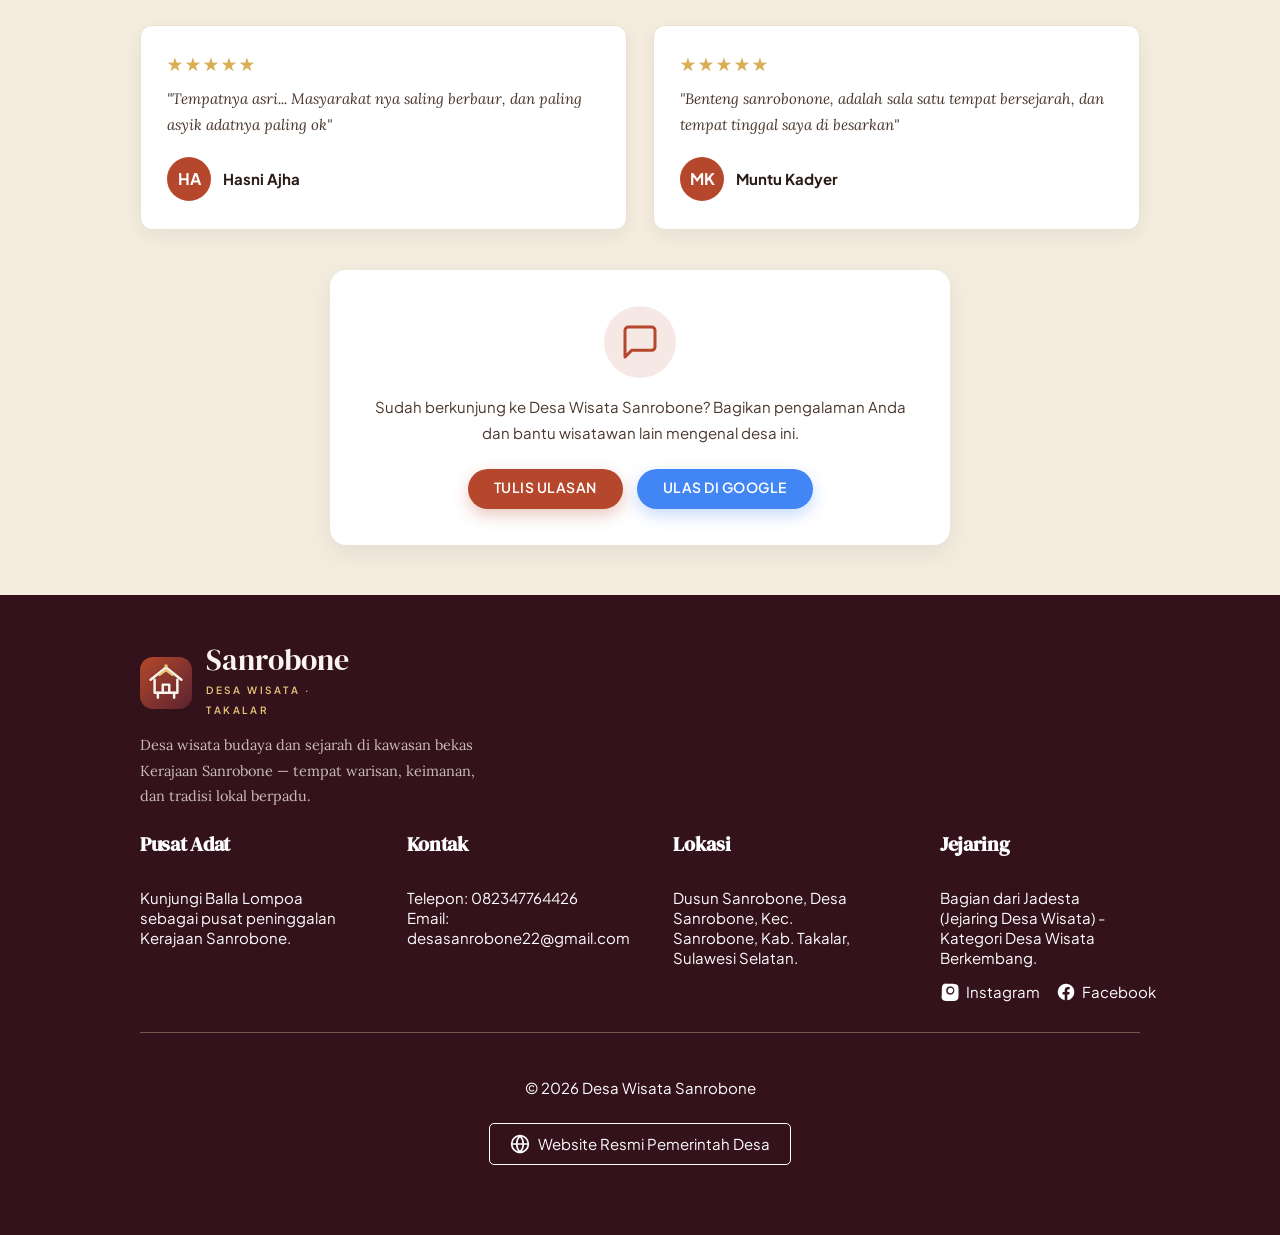
==== commit b624a6b1: "Make Sejarah Wisata Religi mosque-focused (Masjid Tua through the eras)" ====
--- a/index.html
+++ b/index.html
@@ -1134,20 +1134,27 @@
                 <div class="religi-teks">
                   <p data-en="Islam arrived in Sanrobone through Arab traders and scholars who came to the region centuries ago. Their influence gradually shifted the older Hindu-Buddhist teachings and shaped the religious life that still lives on today.">Islam masuk ke Sanrobone melalui para pedagang dan ulama Arab yang datang ke wilayah ini berabad-abad lalu. Pengaruh mereka perlahan menggeser ajaran Hindu-Buddha kuno dan membentuk kehidupan religi yang masih hidup hingga kini.</p>
                   <p data-en="The Baitul Maqdis Old Mosque and the royal tombs are living evidence of that early arrival of Islam — sites where history, faith, and local tradition meet.">Masjid Tua Baitul Maqdis dan makam raja-raja menjadi bukti hidup awal masuknya Islam tersebut — situs tempat sejarah, keimanan, dan tradisi lokal berpadu.</p>
+                  <p style="font-weight:600; color:#B5482C; margin:4px 0 8px;" data-en="The Baitul Maqdis Old Mosque through the eras:">Masjid Tua Baitul Maqdis dari masa ke masa:</p>
                   <div class="religi-galeri">
-                    <div class="foto-frame" data-label="Foto: Sumur Adat">
-                      <img src="asset/sumur-adat.jpg" alt="Sumur adat Sanrobone" loading="lazy" decoding="async" onerror="this.style.display='none'" data-cap="Sumur adat (pencari jodoh) kawasan religi Sanrobone" />
+                    <div class="foto-frame" data-label="± 1980-an – 1990-an">
+                      <img src="asset/masjid-tua-1980an.jpg" alt="Masjid Tua Baitul Maqdis sekitar 1980-an" loading="lazy" decoding="async" onerror="this.style.display='none'" data-cap="Masjid Tua Baitul Maqdis — sekitar 1980-an–1990-an" />
                     </div>
-                    <div class="foto-frame" data-label="Foto: Benteng">
-                      <img src="asset/benteng.png" alt="Benteng Sanrobone" loading="lazy" decoding="async" onerror="this.style.display='none'" data-cap="Benteng Sanrobone" />
+                    <div class="foto-frame" data-label="± 2000-an">
+                      <img src="asset/masjid-tua-2000an-a.jpg" alt="Masjid Tua Baitul Maqdis sekitar 2000-an" loading="lazy" decoding="async" onerror="this.style.display='none'" data-cap="Masjid Tua Baitul Maqdis — sekitar 2000-an awal–pertengahan" />
+                    </div>
+                    <div class="foto-frame" data-label="Sebelum renovasi">
+                      <img src="asset/masjid-tua-2000an-b.jpg" alt="Masjid Tua Baitul Maqdis sebelum renovasi terkini" loading="lazy" decoding="async" onerror="this.style.display='none'" data-cap="Masjid Tua Baitul Maqdis — sebelum renovasi terkini" />
+                    </div>
+                    <div class="foto-frame" data-label="Sekarang">
+                      <img src="asset/masjid-tua-kini.jpg" alt="Masjid Tua Baitul Maqdis sekarang" loading="lazy" decoding="async" onerror="this.style.display='none'" data-cap="Masjid Tua Baitul Maqdis — kondisi sekarang" />
                     </div>
                   </div>
                 </div>
                 <figure class="religi-pintu">
-                  <div class="foto-frame" data-label="Foto: Pintu Masuk Sanrobone">
-                    <img src="asset/pintu-masuk.png" alt="Gerbang Selamat Datang Desa Sanrobone" loading="lazy" decoding="async" onerror="this.style.display='none'" data-cap="Gerbang Selamat Datang Desa Sanrobone" />
+                  <div class="foto-frame" data-label="Masjid Tua Baitul Maqdis">
+                    <img src="asset/masjid-tua-kini.jpg" alt="Masjid Tua Baitul Maqdis Sanrobone" loading="lazy" decoding="async" onerror="this.style.display='none'" data-cap="Masjid Tua Baitul Maqdis — kondisi sekarang" />
                   </div>
-                  <figcaption data-en="Entrance gate to the Sanrobone area — tap to view photos of the tombs &amp; fort.">Pintu masuk kawasan Sanrobone — ketuk untuk melihat foto makam &amp; benteng.</figcaption>
+                  <figcaption data-en="Baitul Maqdis Old Mosque — tap to view it through the eras.">Masjid Tua Baitul Maqdis — ketuk untuk melihat dari masa ke masa.</figcaption>
                 </figure>
               </div>
             </div>
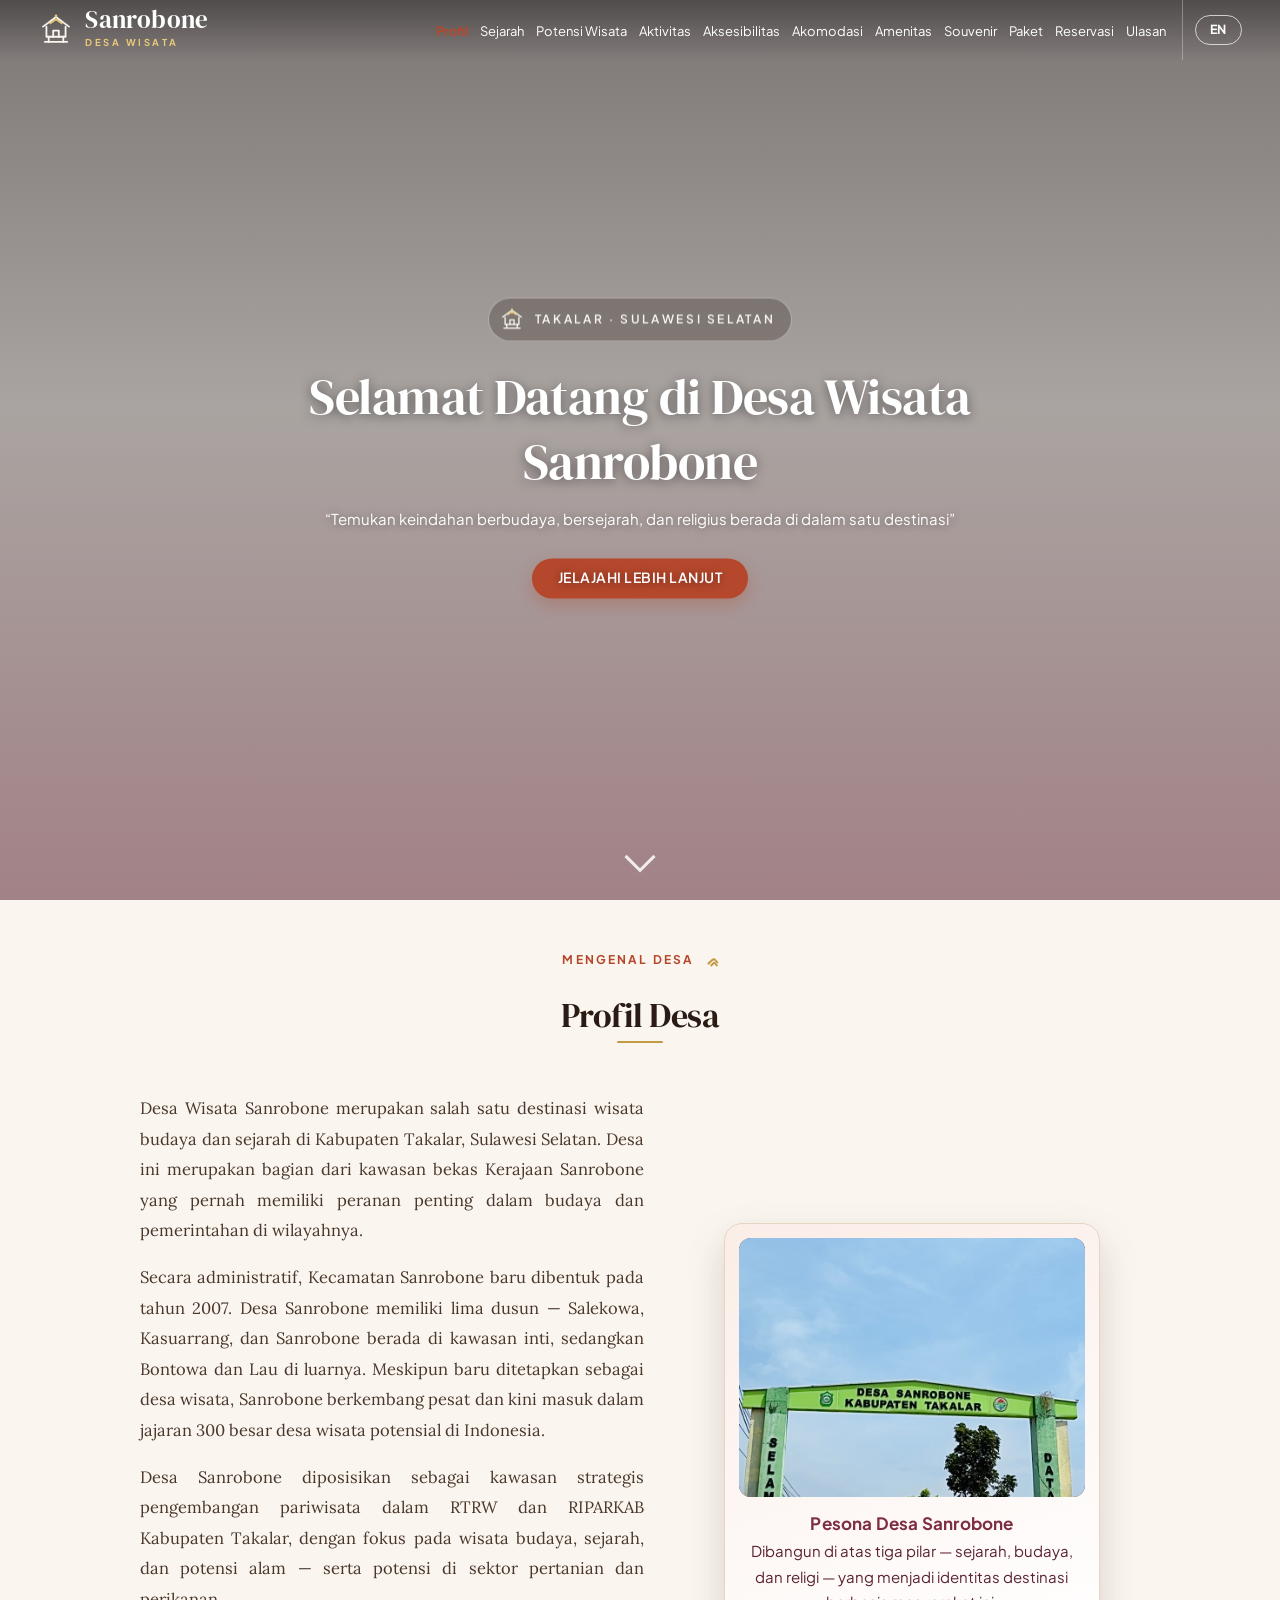
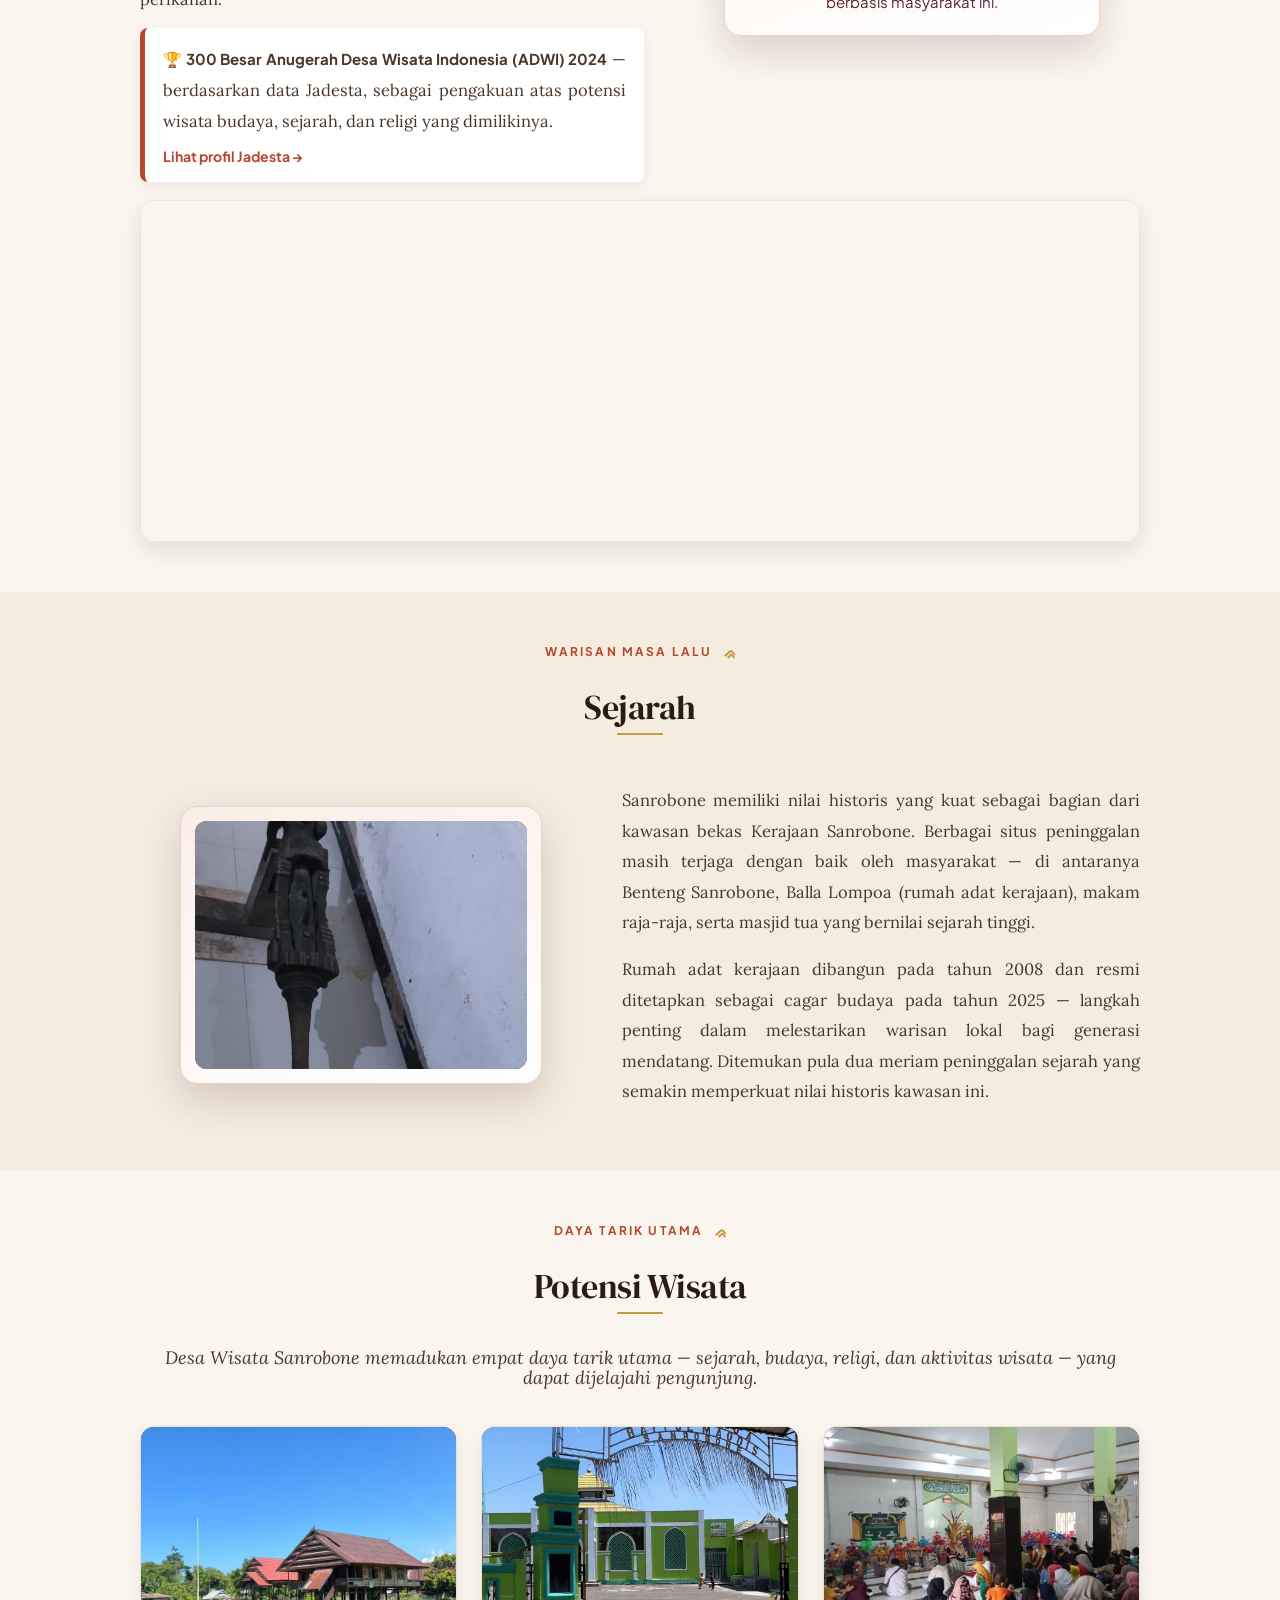
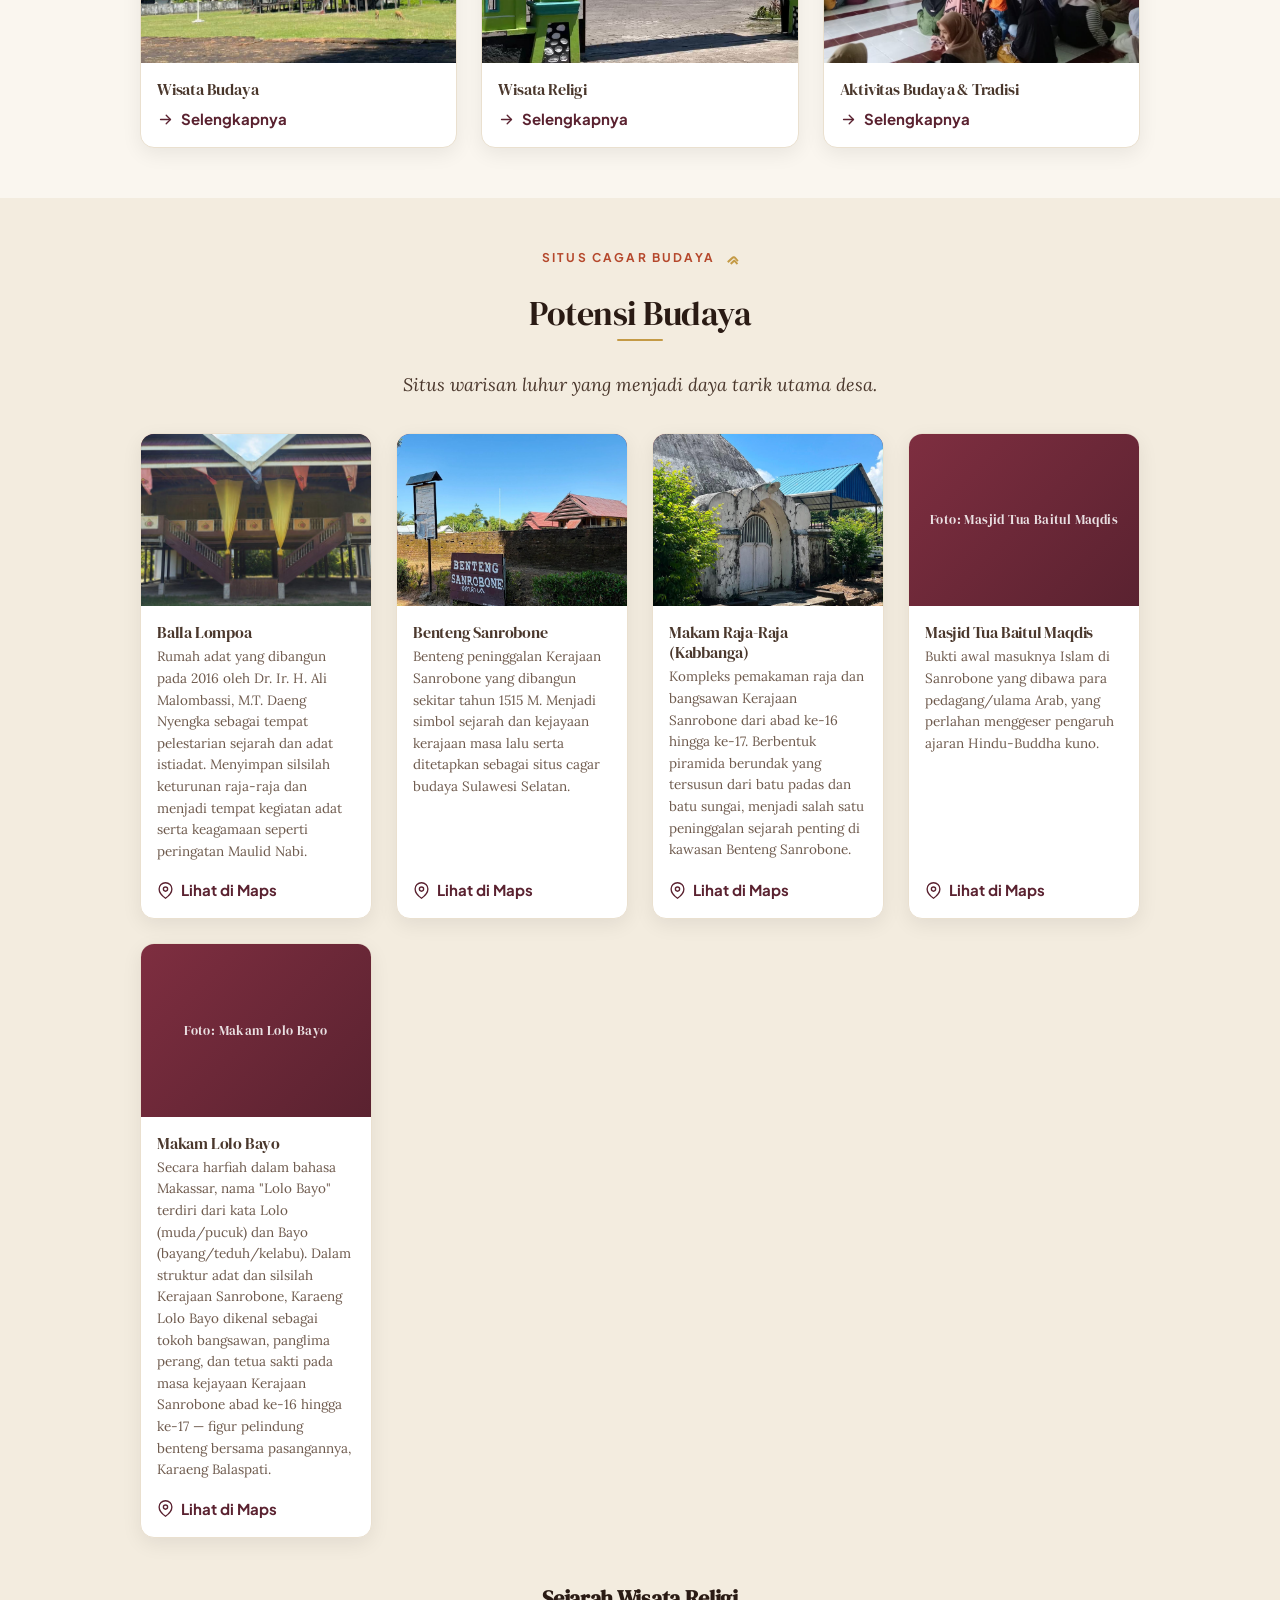
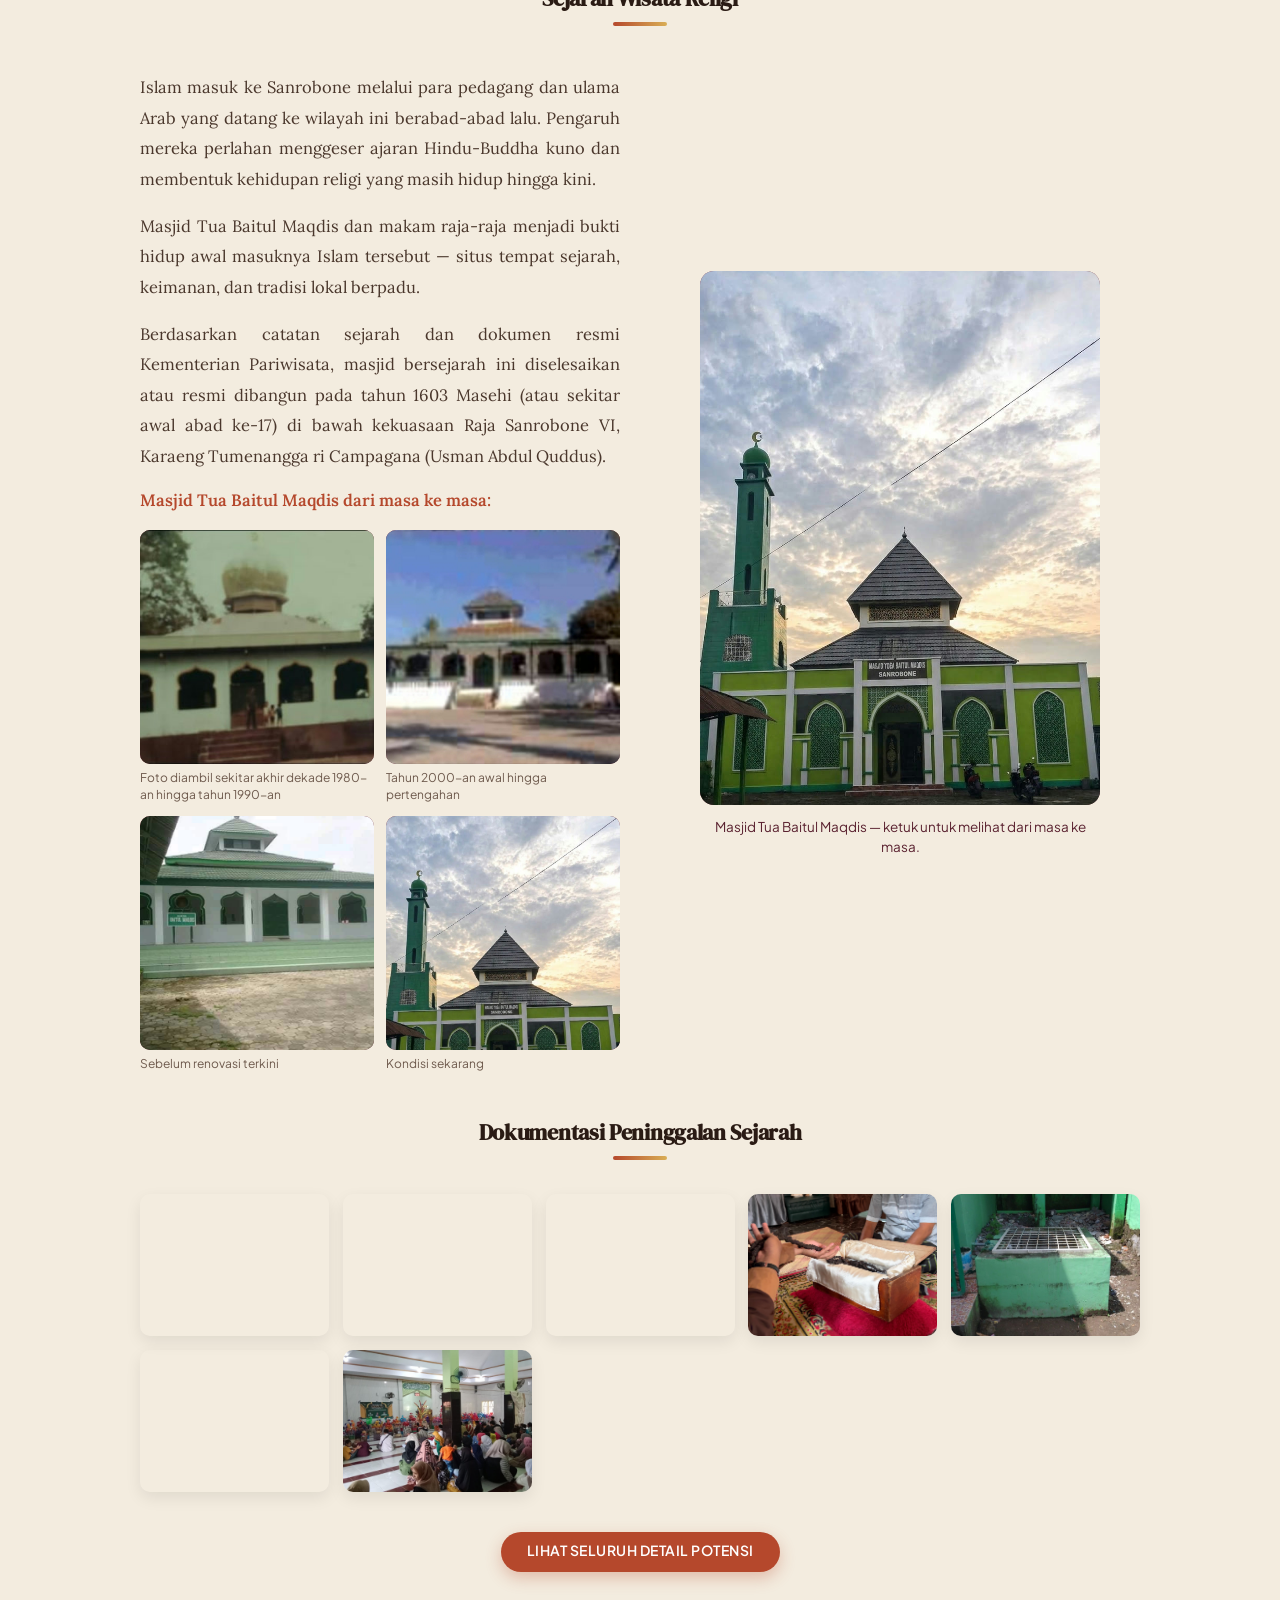
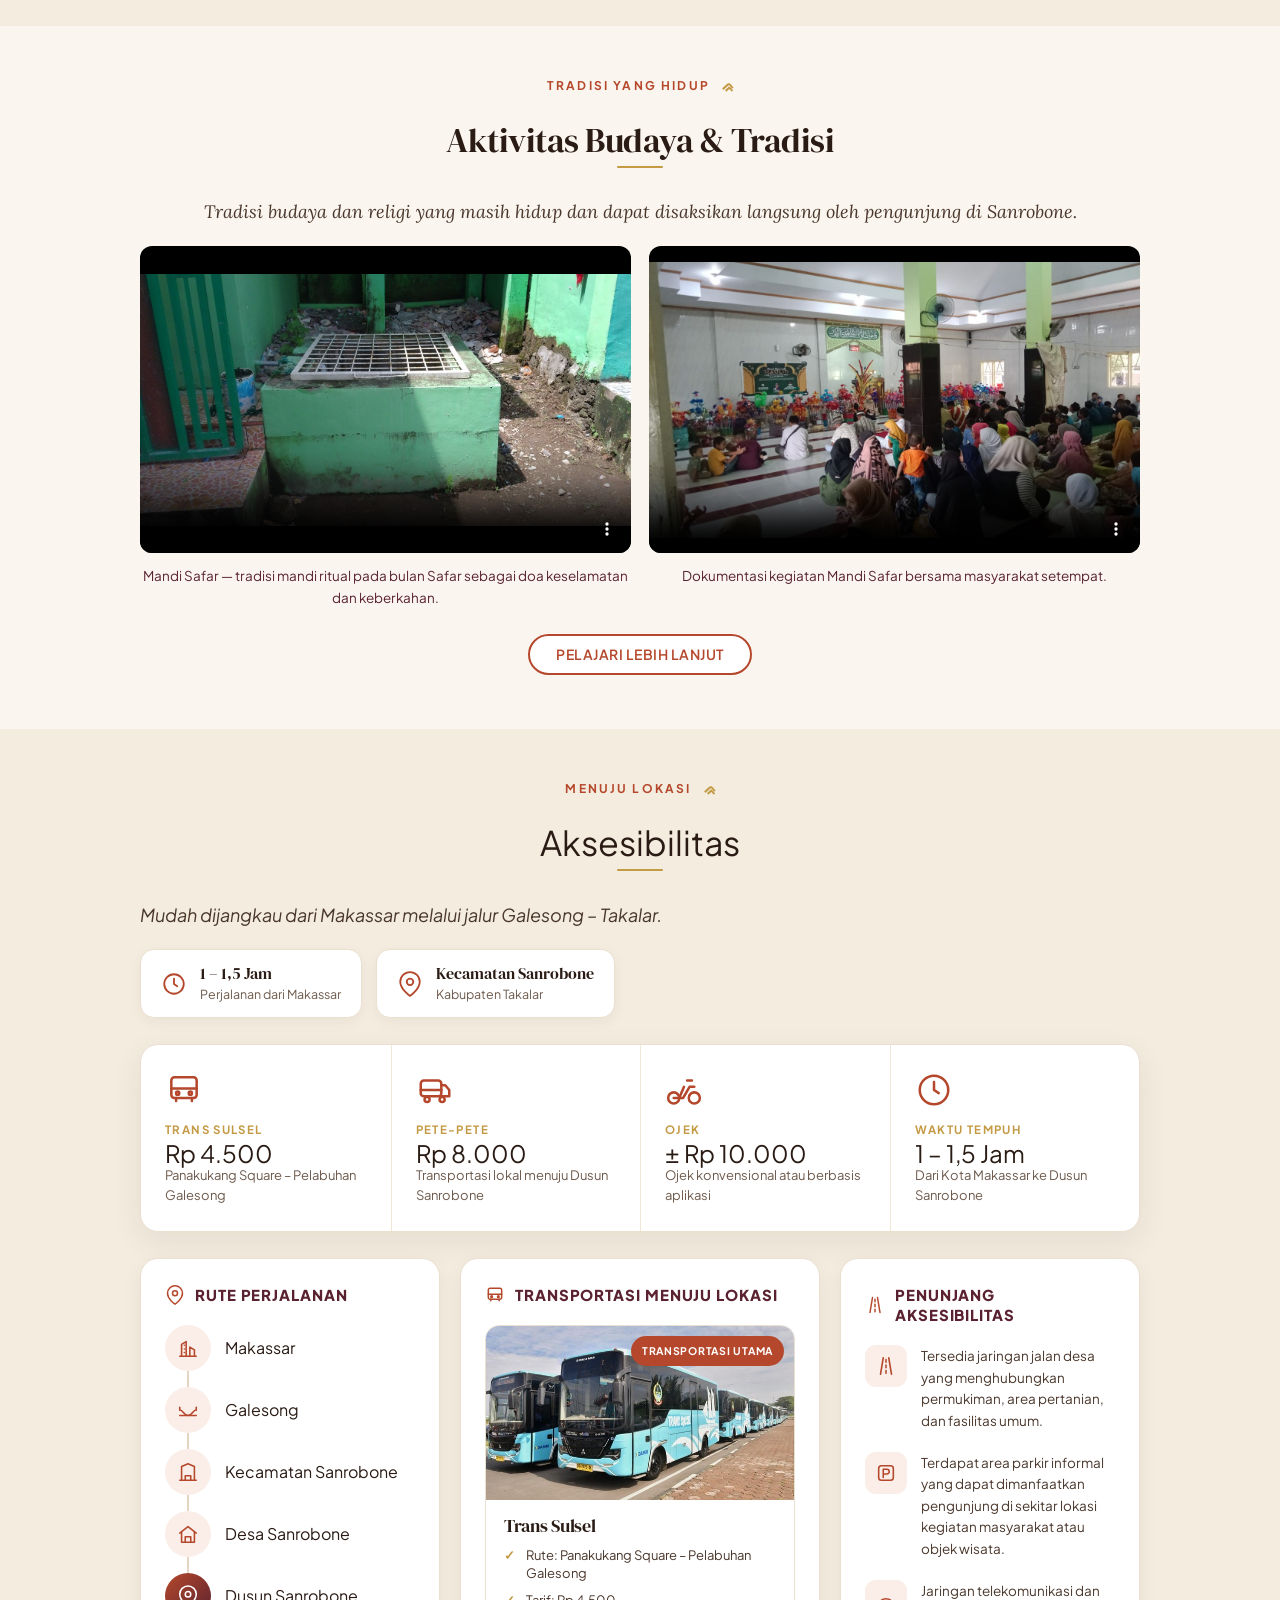
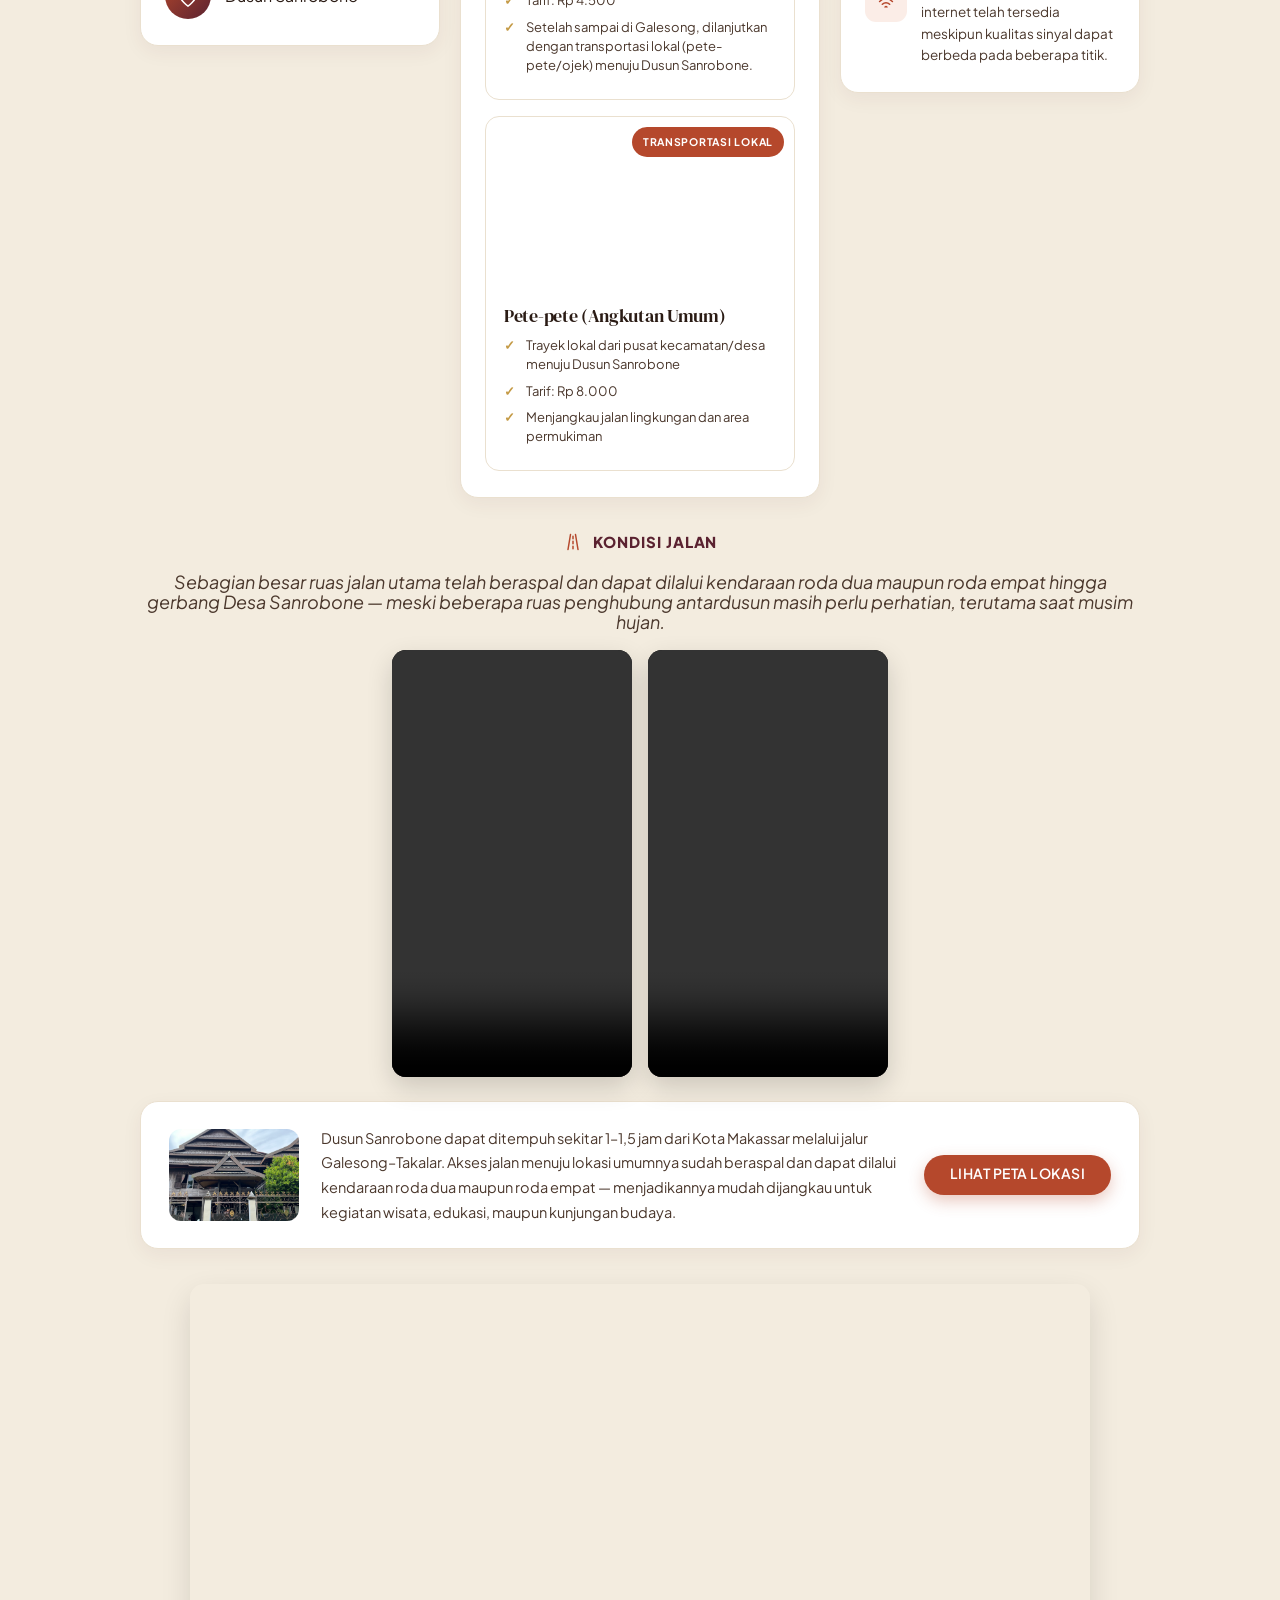
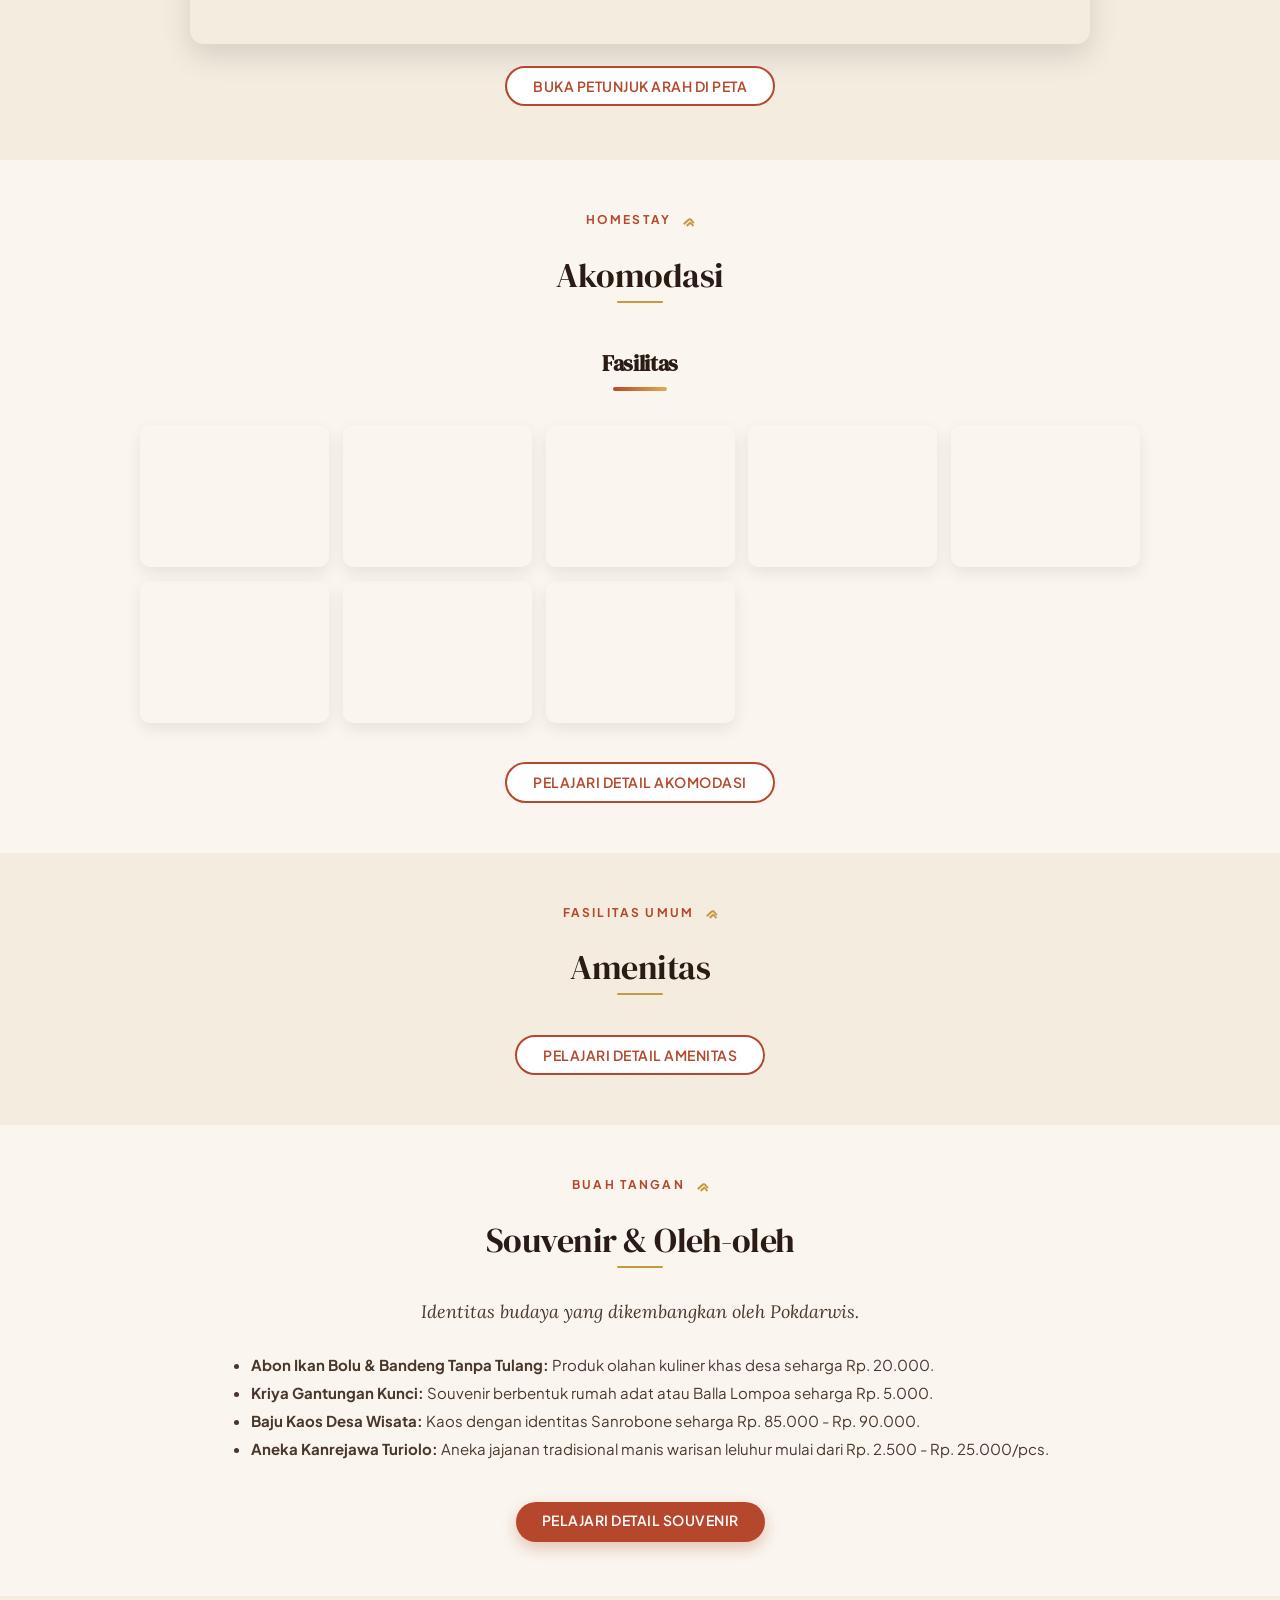
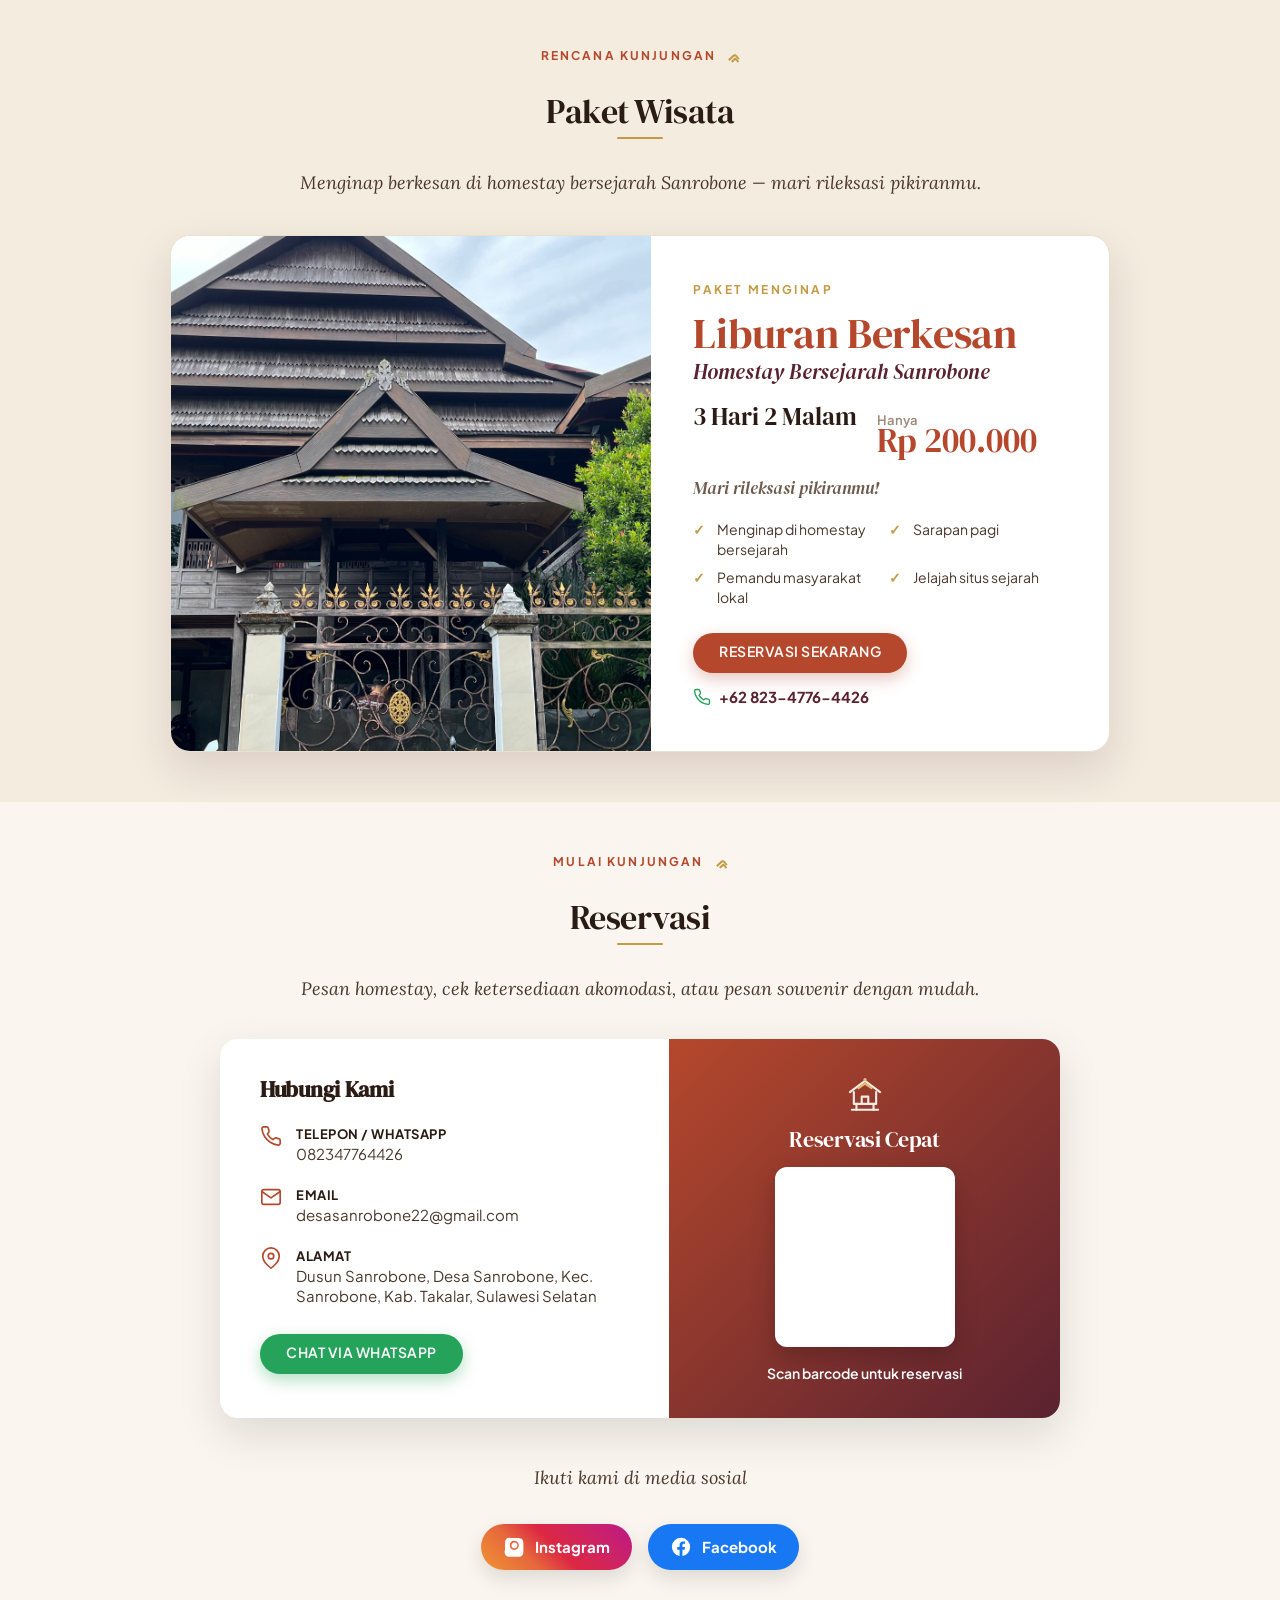
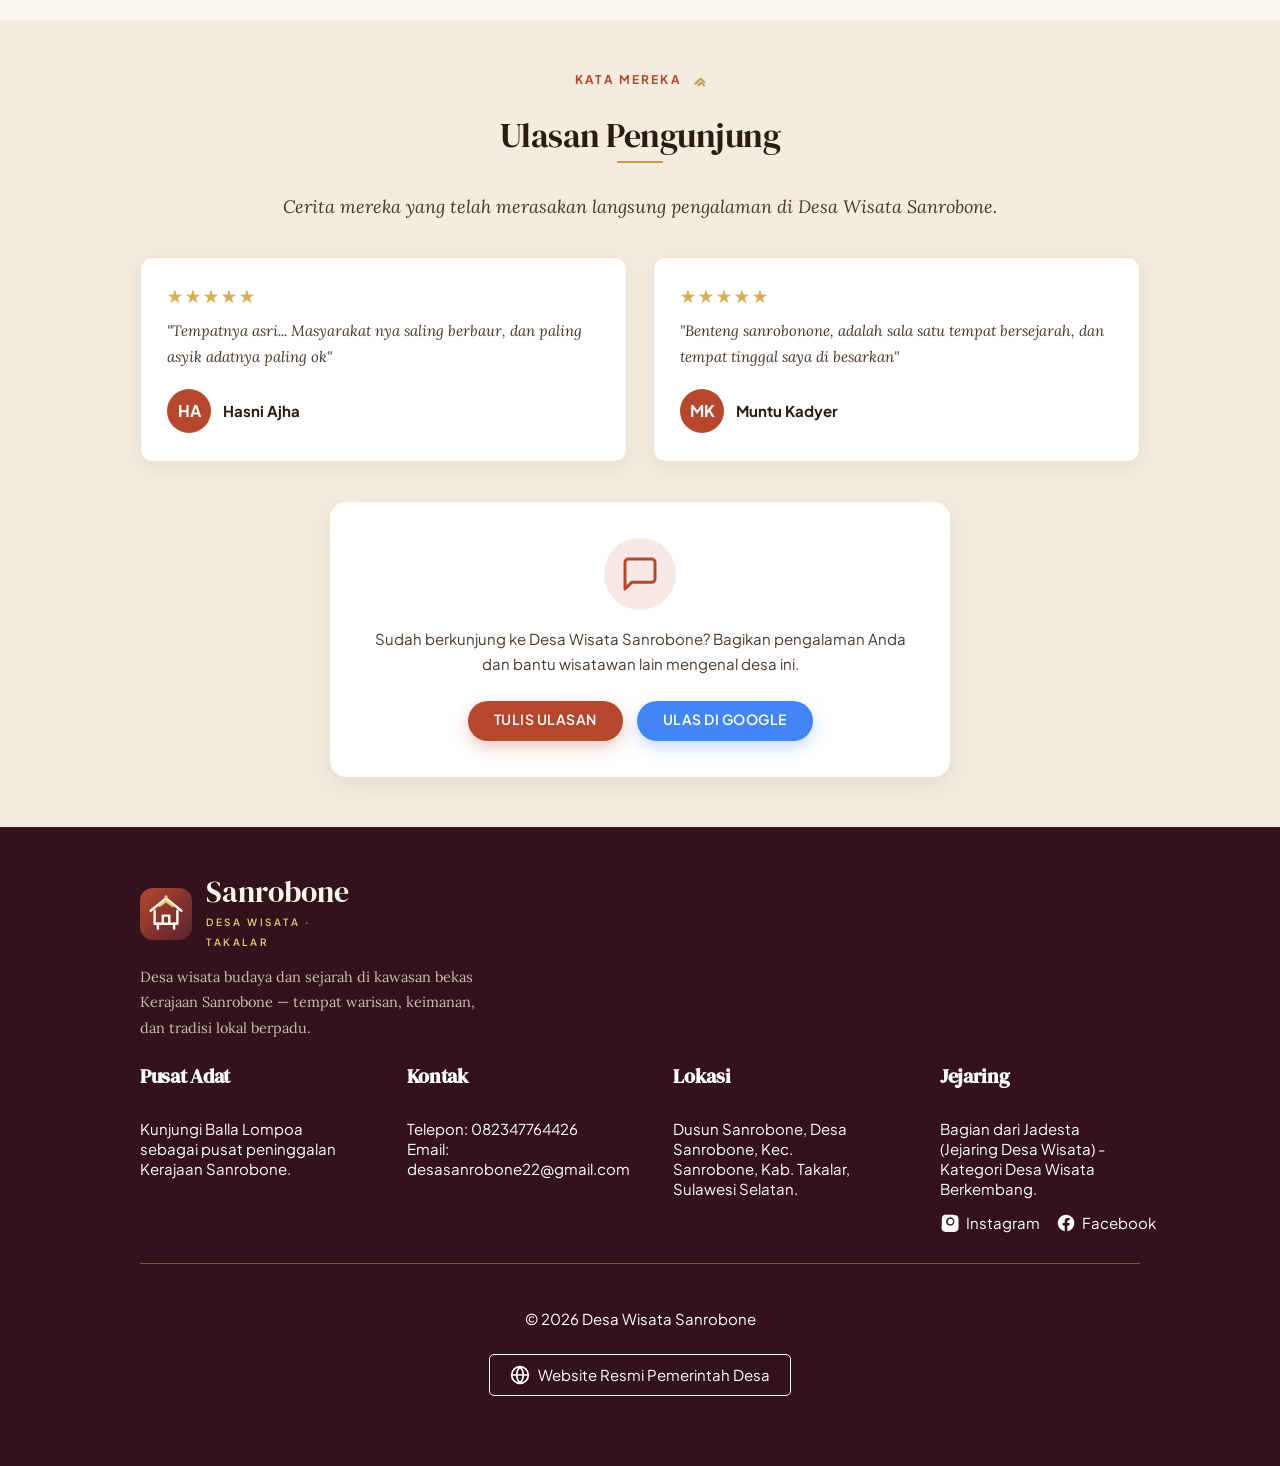
==== commit 3ad7c494: "Add Masjid Tua 1603 history & visible era captions on homepage; match exact wording" ====
--- a/index.html
+++ b/index.html
@@ -1134,20 +1134,33 @@
                 <div class="religi-teks">
                   <p data-en="Islam arrived in Sanrobone through Arab traders and scholars who came to the region centuries ago. Their influence gradually shifted the older Hindu-Buddhist teachings and shaped the religious life that still lives on today.">Islam masuk ke Sanrobone melalui para pedagang dan ulama Arab yang datang ke wilayah ini berabad-abad lalu. Pengaruh mereka perlahan menggeser ajaran Hindu-Buddha kuno dan membentuk kehidupan religi yang masih hidup hingga kini.</p>
                   <p data-en="The Baitul Maqdis Old Mosque and the royal tombs are living evidence of that early arrival of Islam — sites where history, faith, and local tradition meet.">Masjid Tua Baitul Maqdis dan makam raja-raja menjadi bukti hidup awal masuknya Islam tersebut — situs tempat sejarah, keimanan, dan tradisi lokal berpadu.</p>
+                  <p data-en="Based on historical records and official Ministry of Tourism documents, this historic mosque was completed or officially built in 1603 AD (around the early 17th century) under the 6th king of Sanrobone, Karaeng Tumenangga ri Campagana (Usman Abdul Quddus).">Berdasarkan catatan sejarah dan dokumen resmi Kementerian Pariwisata, masjid bersejarah ini diselesaikan atau resmi dibangun pada tahun 1603 Masehi (atau sekitar awal abad ke-17) di bawah kekuasaan Raja Sanrobone VI, Karaeng Tumenangga ri Campagana (Usman Abdul Quddus).</p>
                   <p style="font-weight:600; color:#B5482C; margin:4px 0 8px;" data-en="The Baitul Maqdis Old Mosque through the eras:">Masjid Tua Baitul Maqdis dari masa ke masa:</p>
                   <div class="religi-galeri">
-                    <div class="foto-frame" data-label="± 1980-an – 1990-an">
-                      <img src="asset/masjid-tua-1980an.jpg" alt="Masjid Tua Baitul Maqdis sekitar 1980-an" loading="lazy" decoding="async" onerror="this.style.display='none'" data-cap="Masjid Tua Baitul Maqdis — sekitar 1980-an–1990-an" />
-                    </div>
-                    <div class="foto-frame" data-label="± 2000-an">
-                      <img src="asset/masjid-tua-2000an-a.jpg" alt="Masjid Tua Baitul Maqdis sekitar 2000-an" loading="lazy" decoding="async" onerror="this.style.display='none'" data-cap="Masjid Tua Baitul Maqdis — sekitar 2000-an awal–pertengahan" />
-                    </div>
-                    <div class="foto-frame" data-label="Sebelum renovasi">
-                      <img src="asset/masjid-tua-2000an-b.jpg" alt="Masjid Tua Baitul Maqdis sebelum renovasi terkini" loading="lazy" decoding="async" onerror="this.style.display='none'" data-cap="Masjid Tua Baitul Maqdis — sebelum renovasi terkini" />
-                    </div>
-                    <div class="foto-frame" data-label="Sekarang">
-                      <img src="asset/masjid-tua-kini.jpg" alt="Masjid Tua Baitul Maqdis sekarang" loading="lazy" decoding="async" onerror="this.style.display='none'" data-cap="Masjid Tua Baitul Maqdis — kondisi sekarang" />
-                    </div>
+                    <figure style="margin: 0;">
+                      <div class="foto-frame" data-label="1980-an">
+                        <img src="asset/masjid-tua-1980an.jpg" alt="Masjid Tua Baitul Maqdis sekitar 1980-an" loading="lazy" decoding="async" onerror="this.style.display='none'" data-cap="Foto diambil sekitar akhir dekade 1980-an hingga tahun 1990-an" />
+                      </div>
+                      <figcaption style="font-size: 12px; color: #6E5A4D; margin-top: 6px; line-height: 1.4;" data-en="Photo taken around the late 1980s up to the 1990s">Foto diambil sekitar akhir dekade 1980-an hingga tahun 1990-an</figcaption>
+                    </figure>
+                    <figure style="margin: 0;">
+                      <div class="foto-frame" data-label="2000-an">
+                        <img src="asset/masjid-tua-2000an-a.jpg" alt="Masjid Tua Baitul Maqdis sekitar 2000-an" loading="lazy" decoding="async" onerror="this.style.display='none'" data-cap="Tahun 2000-an awal hingga pertengahan" />
+                      </div>
+                      <figcaption style="font-size: 12px; color: #6E5A4D; margin-top: 6px; line-height: 1.4;" data-en="Early to mid 2000s">Tahun 2000-an awal hingga pertengahan</figcaption>
+                    </figure>
+                    <figure style="margin: 0;">
+                      <div class="foto-frame" data-label="Sebelum renovasi">
+                        <img src="asset/masjid-tua-2000an-b.jpg" alt="Masjid Tua Baitul Maqdis sebelum renovasi terkini" loading="lazy" decoding="async" onerror="this.style.display='none'" data-cap="Masjid Tua Baitul Maqdis — sebelum renovasi terkini" />
+                      </div>
+                      <figcaption style="font-size: 12px; color: #6E5A4D; margin-top: 6px; line-height: 1.4;" data-en="Before the latest renovation">Sebelum renovasi terkini</figcaption>
+                    </figure>
+                    <figure style="margin: 0;">
+                      <div class="foto-frame" data-label="Sekarang">
+                        <img src="asset/masjid-tua-kini.jpg" alt="Masjid Tua Baitul Maqdis sekarang" loading="lazy" decoding="async" onerror="this.style.display='none'" data-cap="Masjid Tua Baitul Maqdis — kondisi sekarang" />
+                      </div>
+                      <figcaption style="font-size: 12px; color: #6E5A4D; margin-top: 6px; line-height: 1.4;" data-en="Current condition">Kondisi sekarang</figcaption>
+                    </figure>
                   </div>
                 </div>
                 <figure class="religi-pintu">
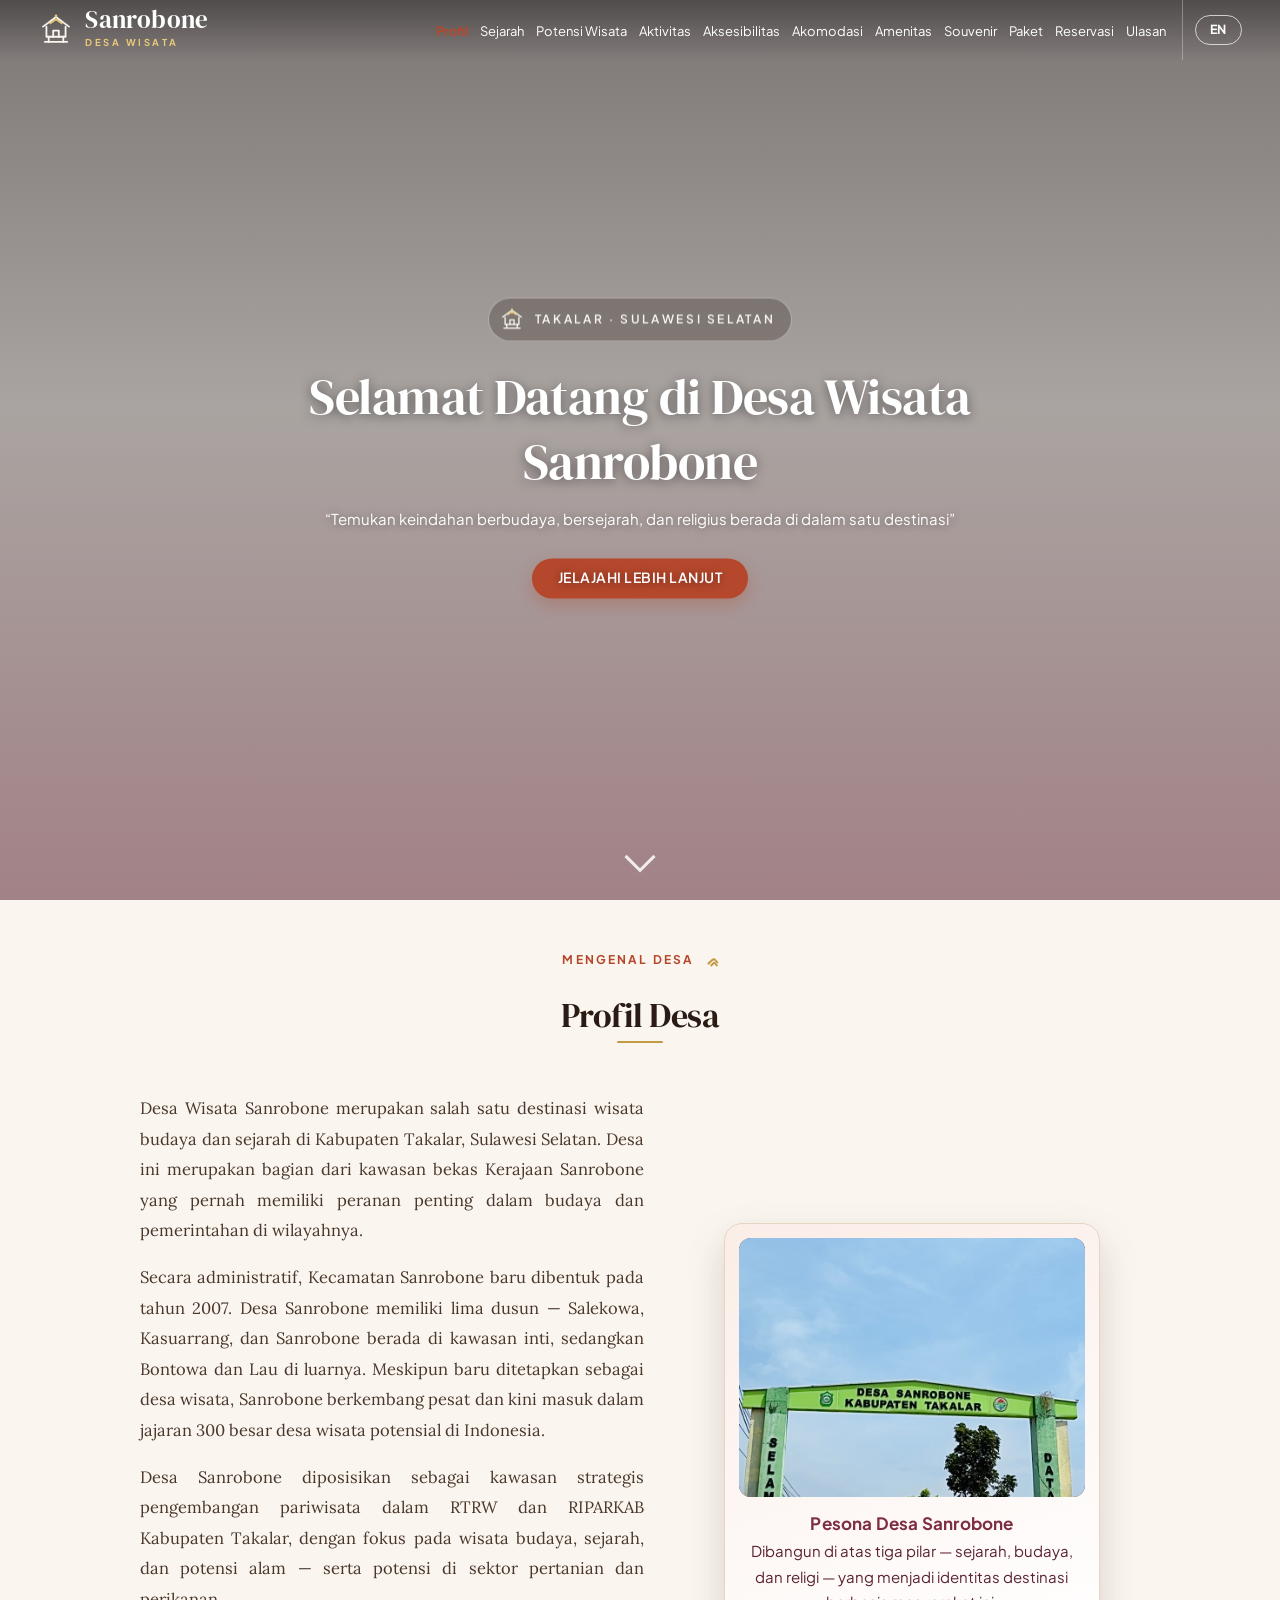
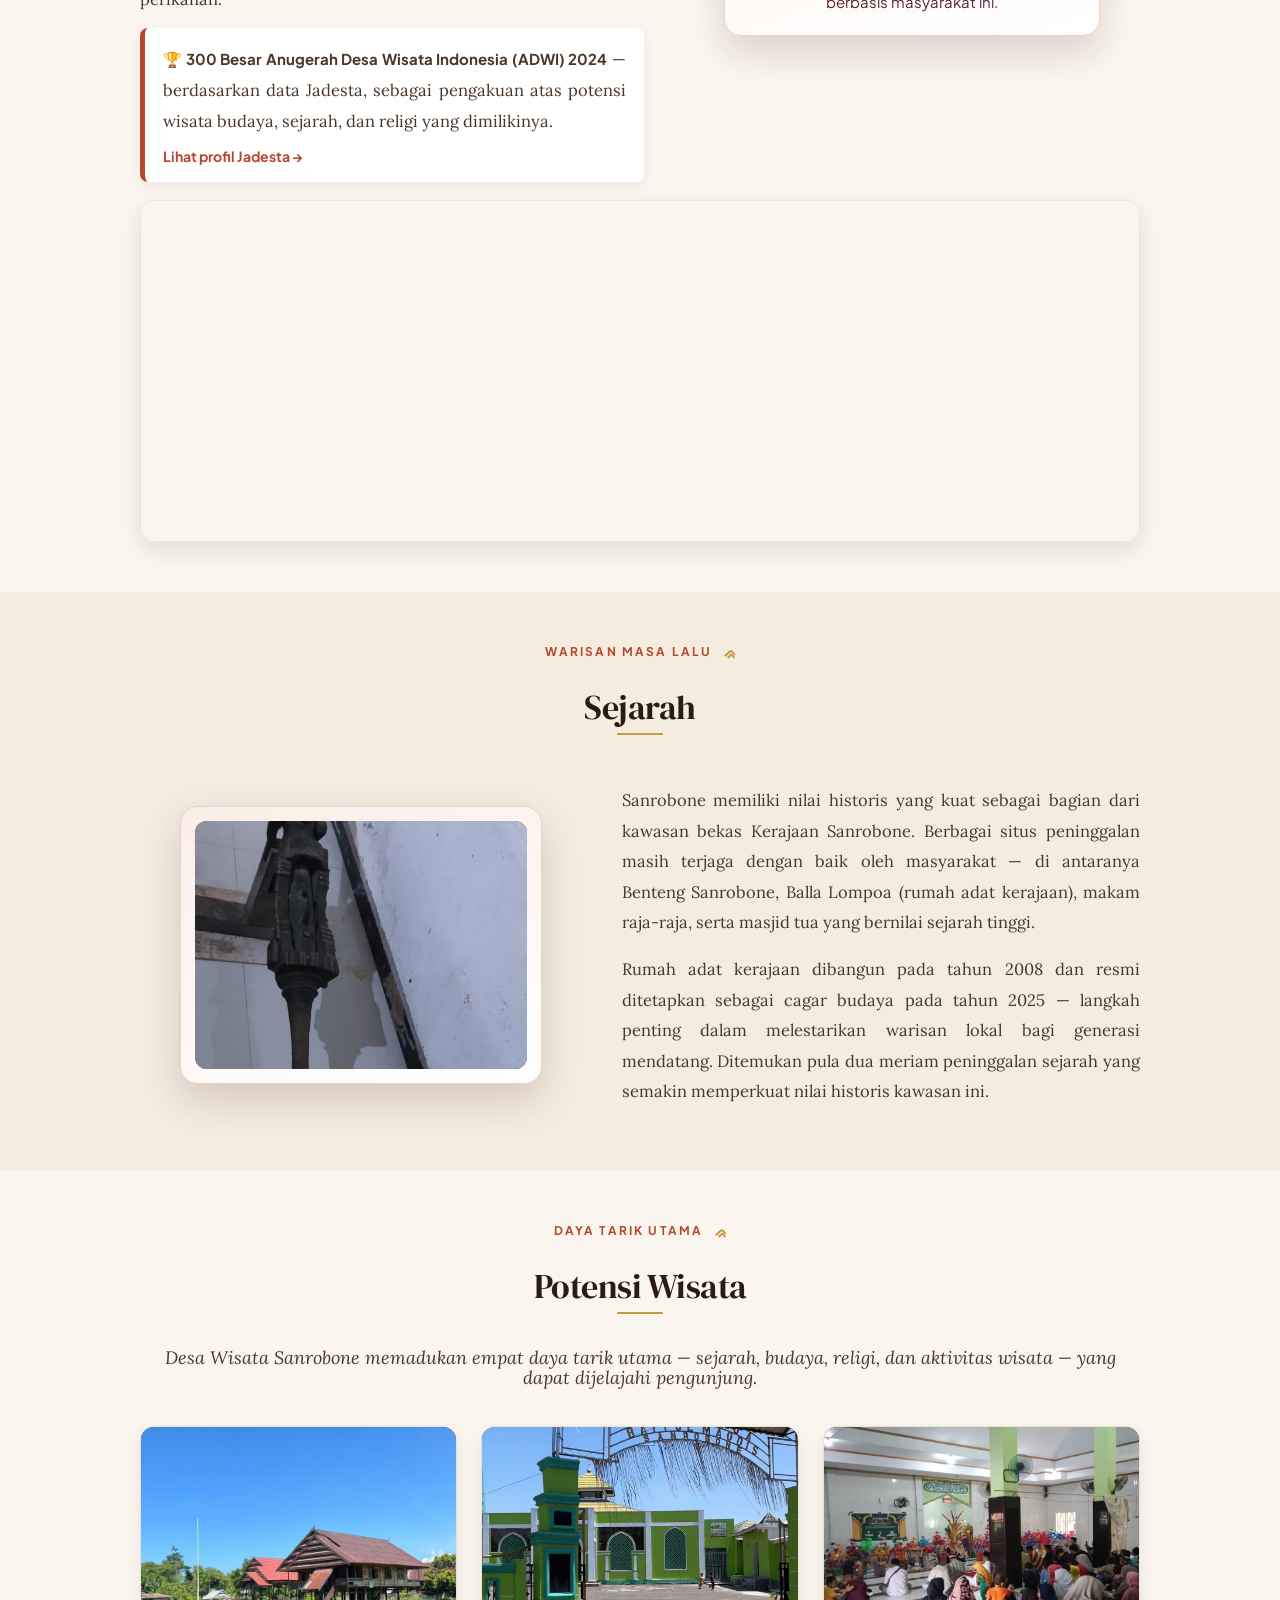
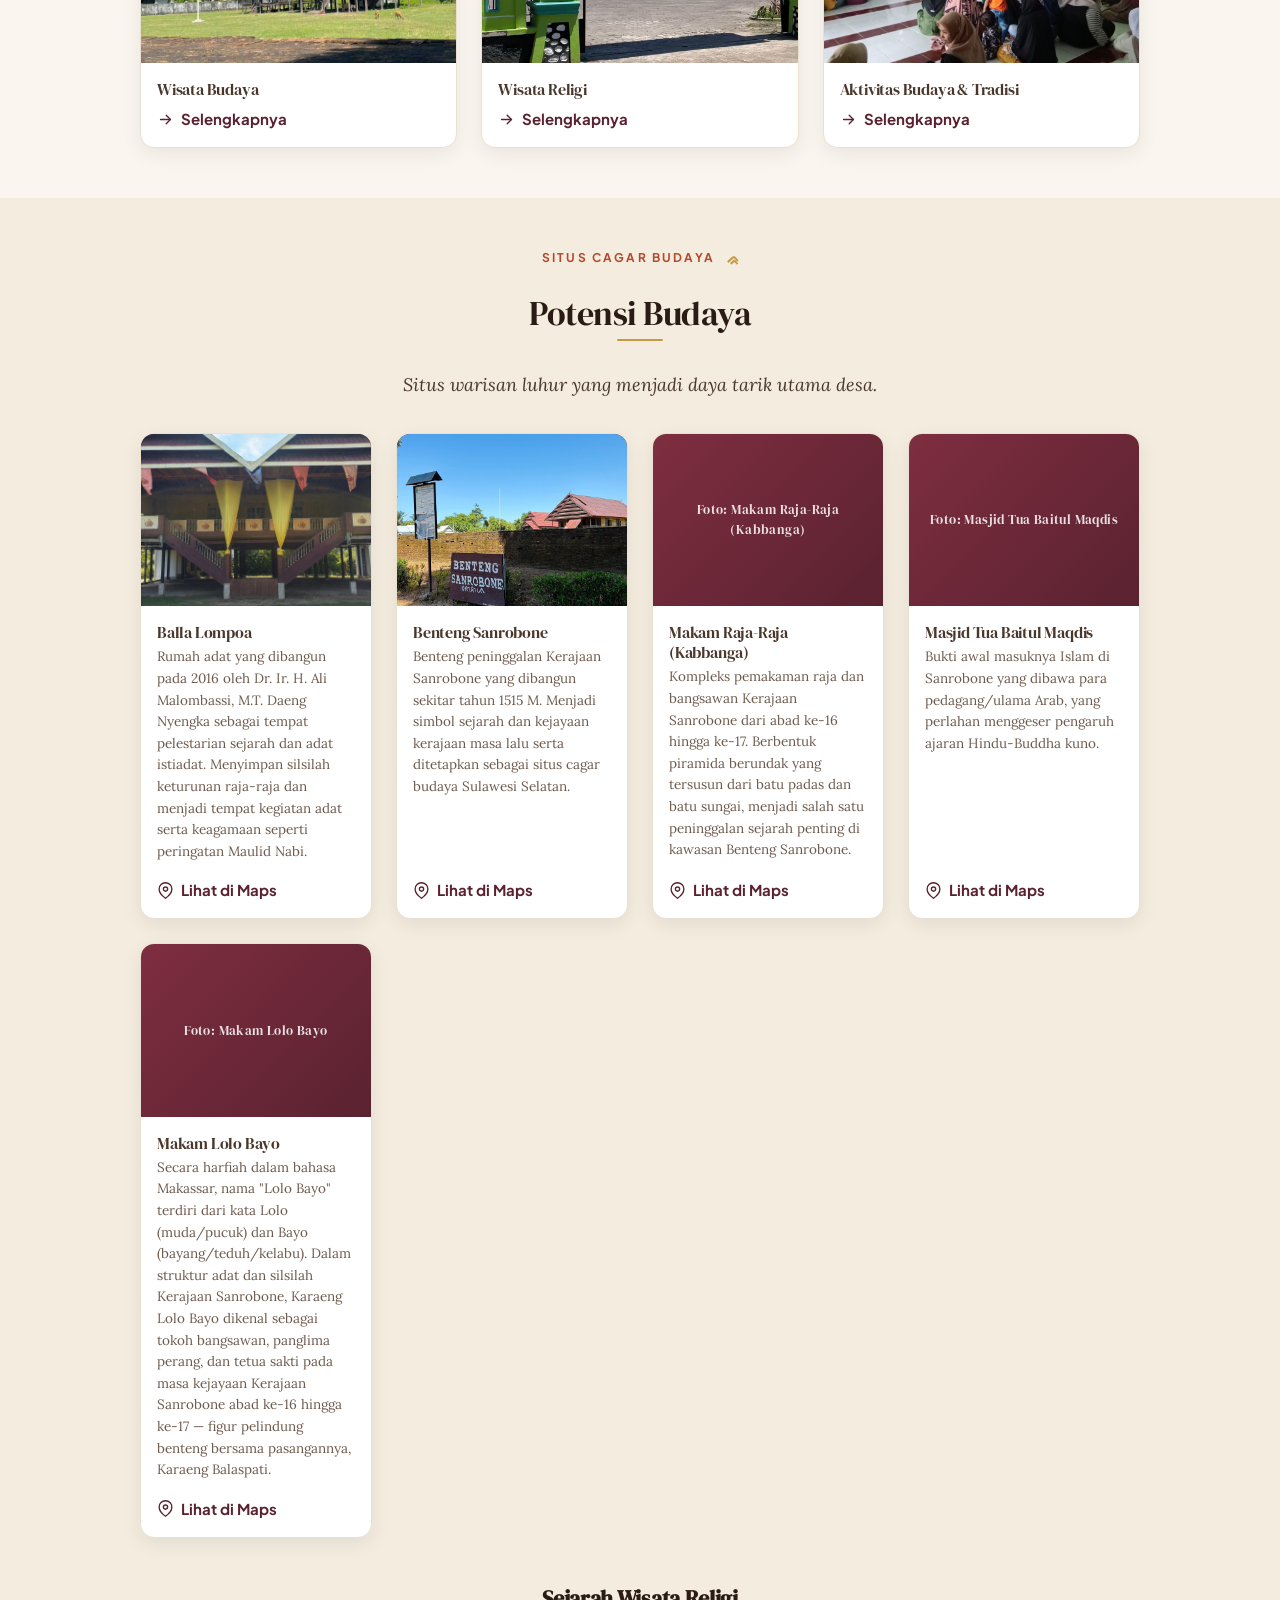
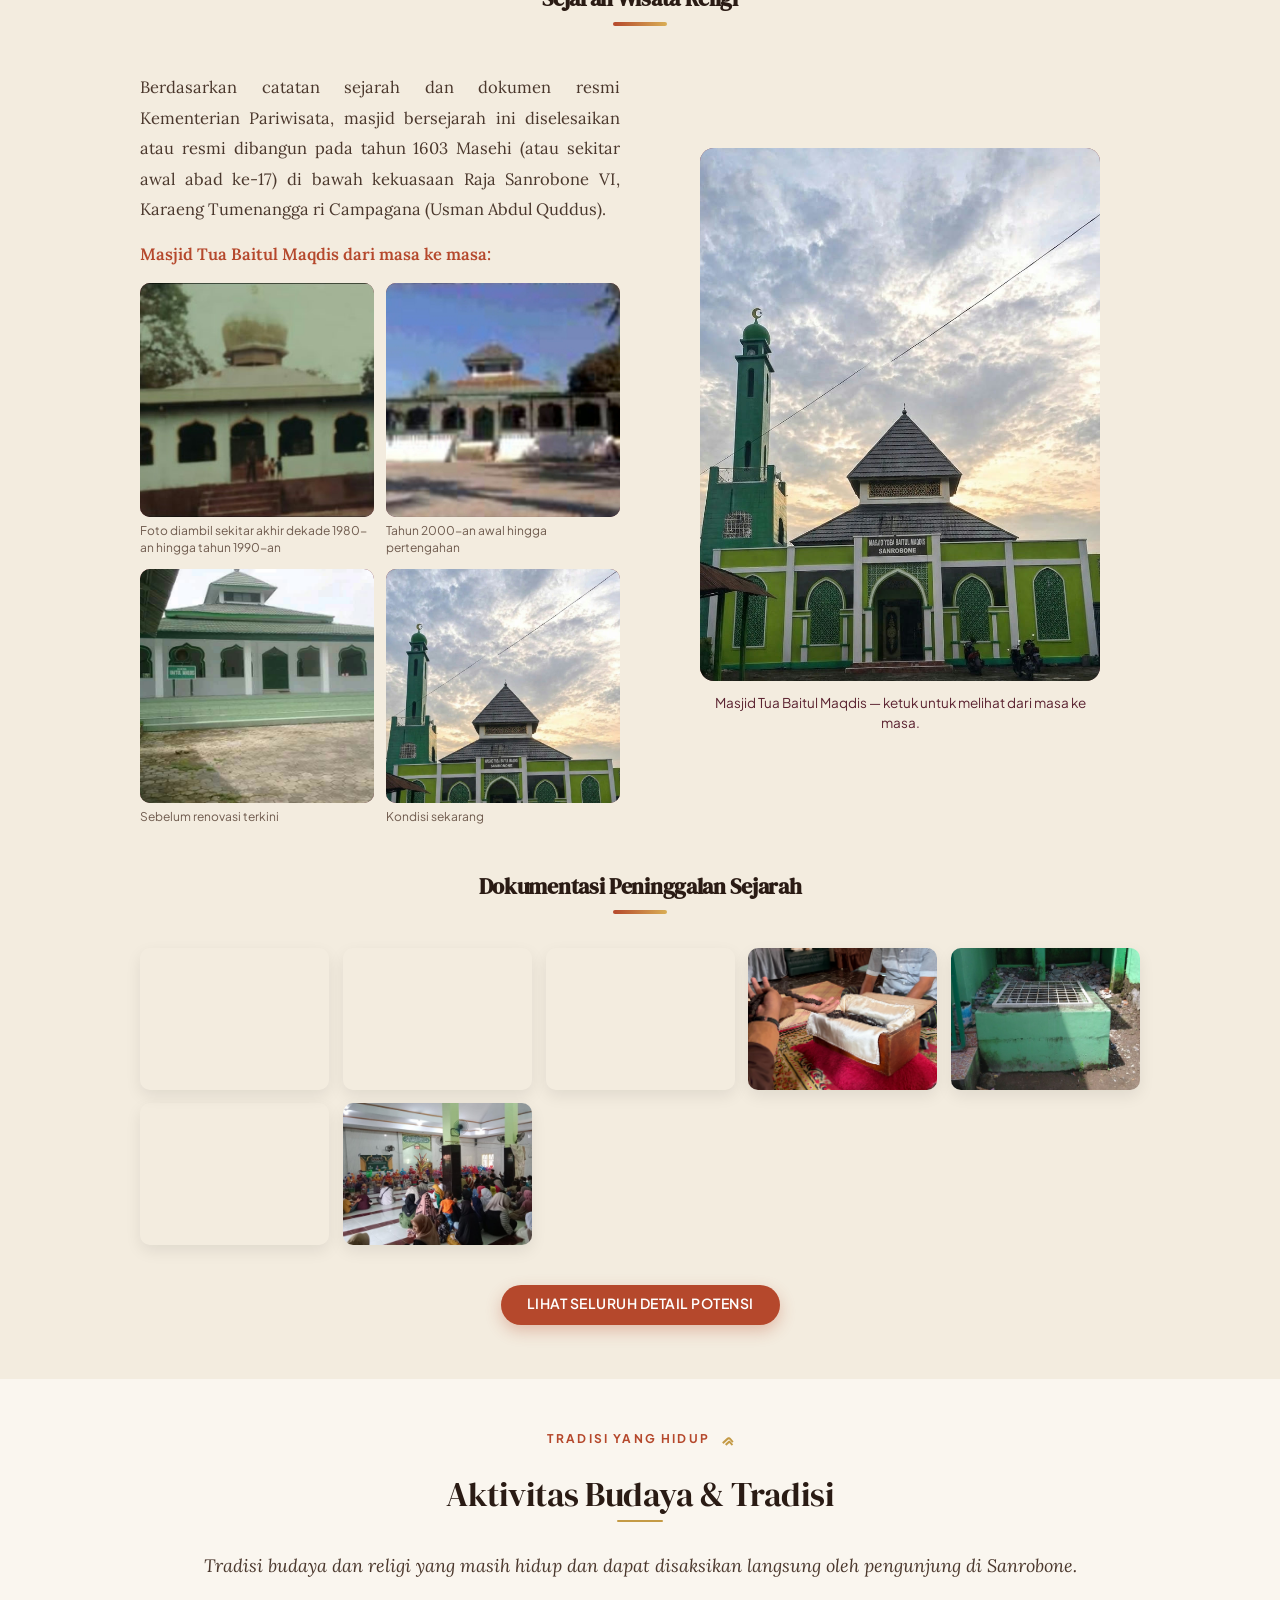
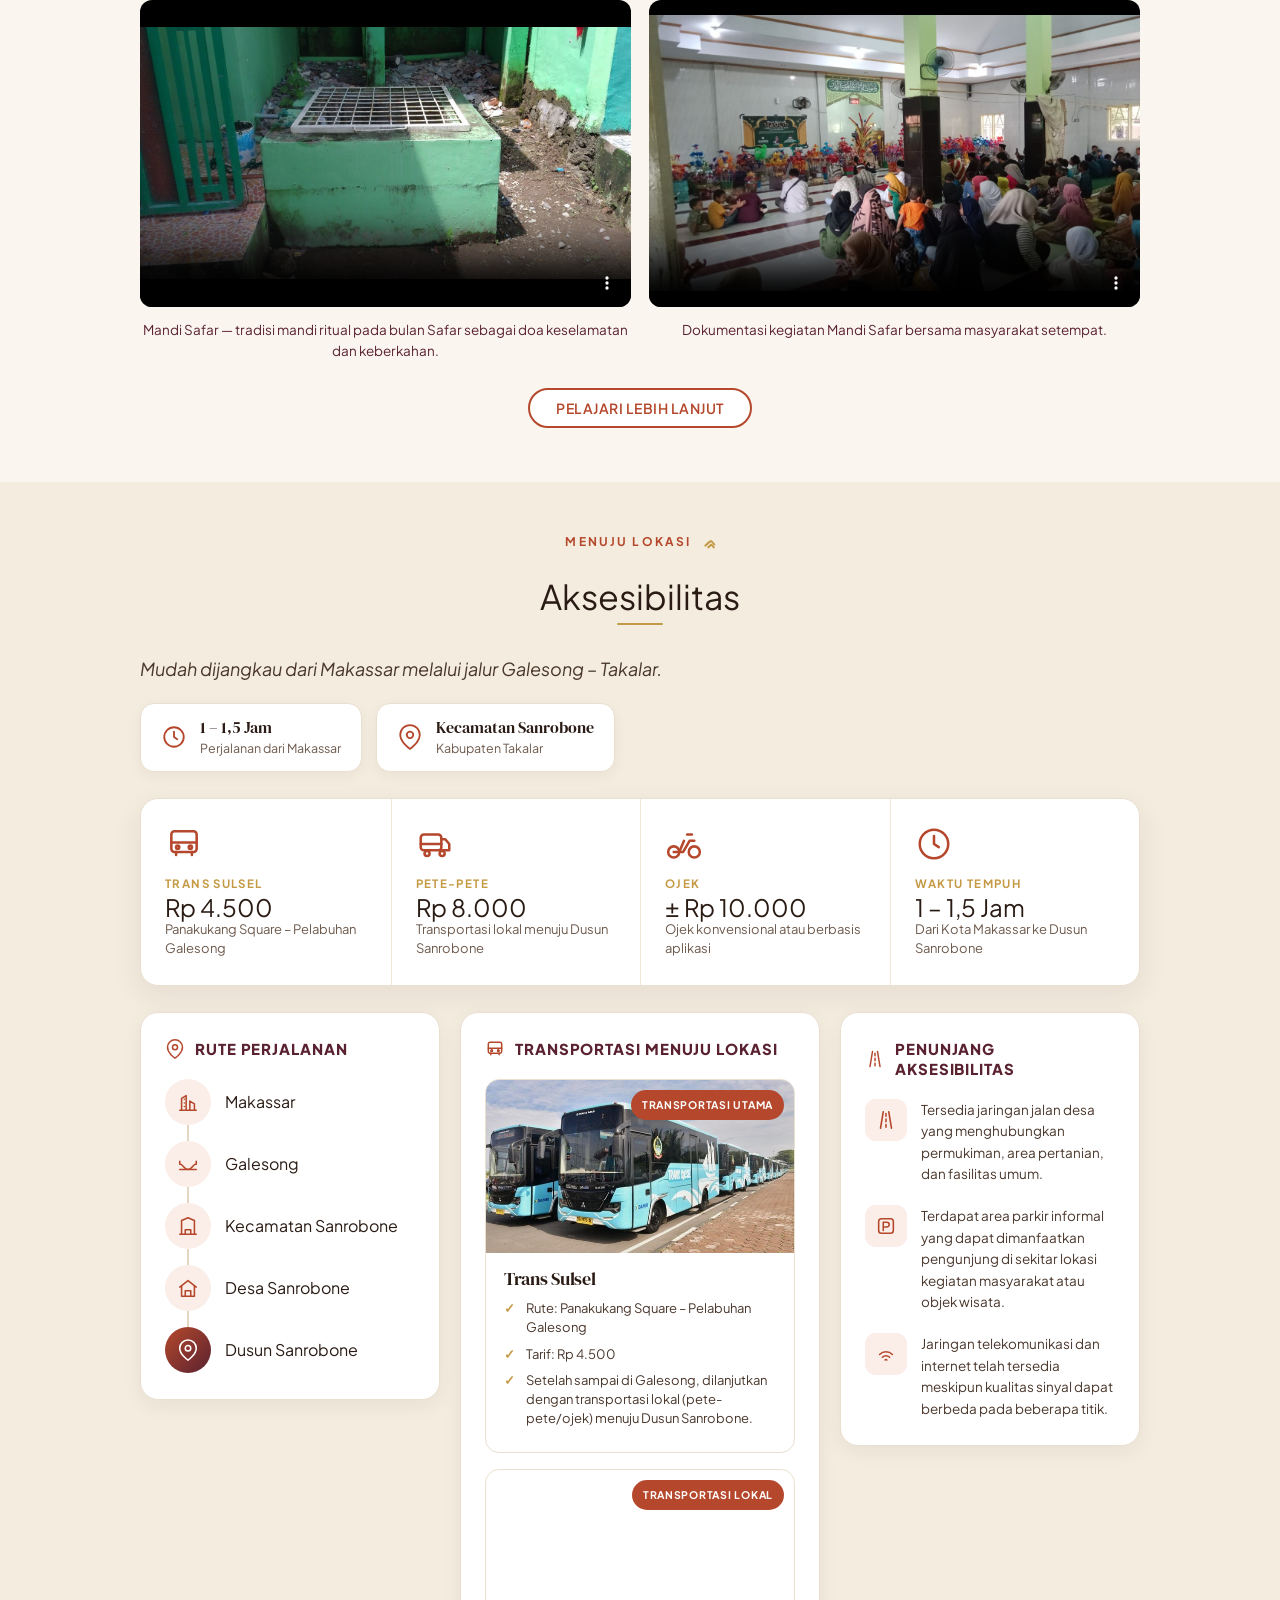
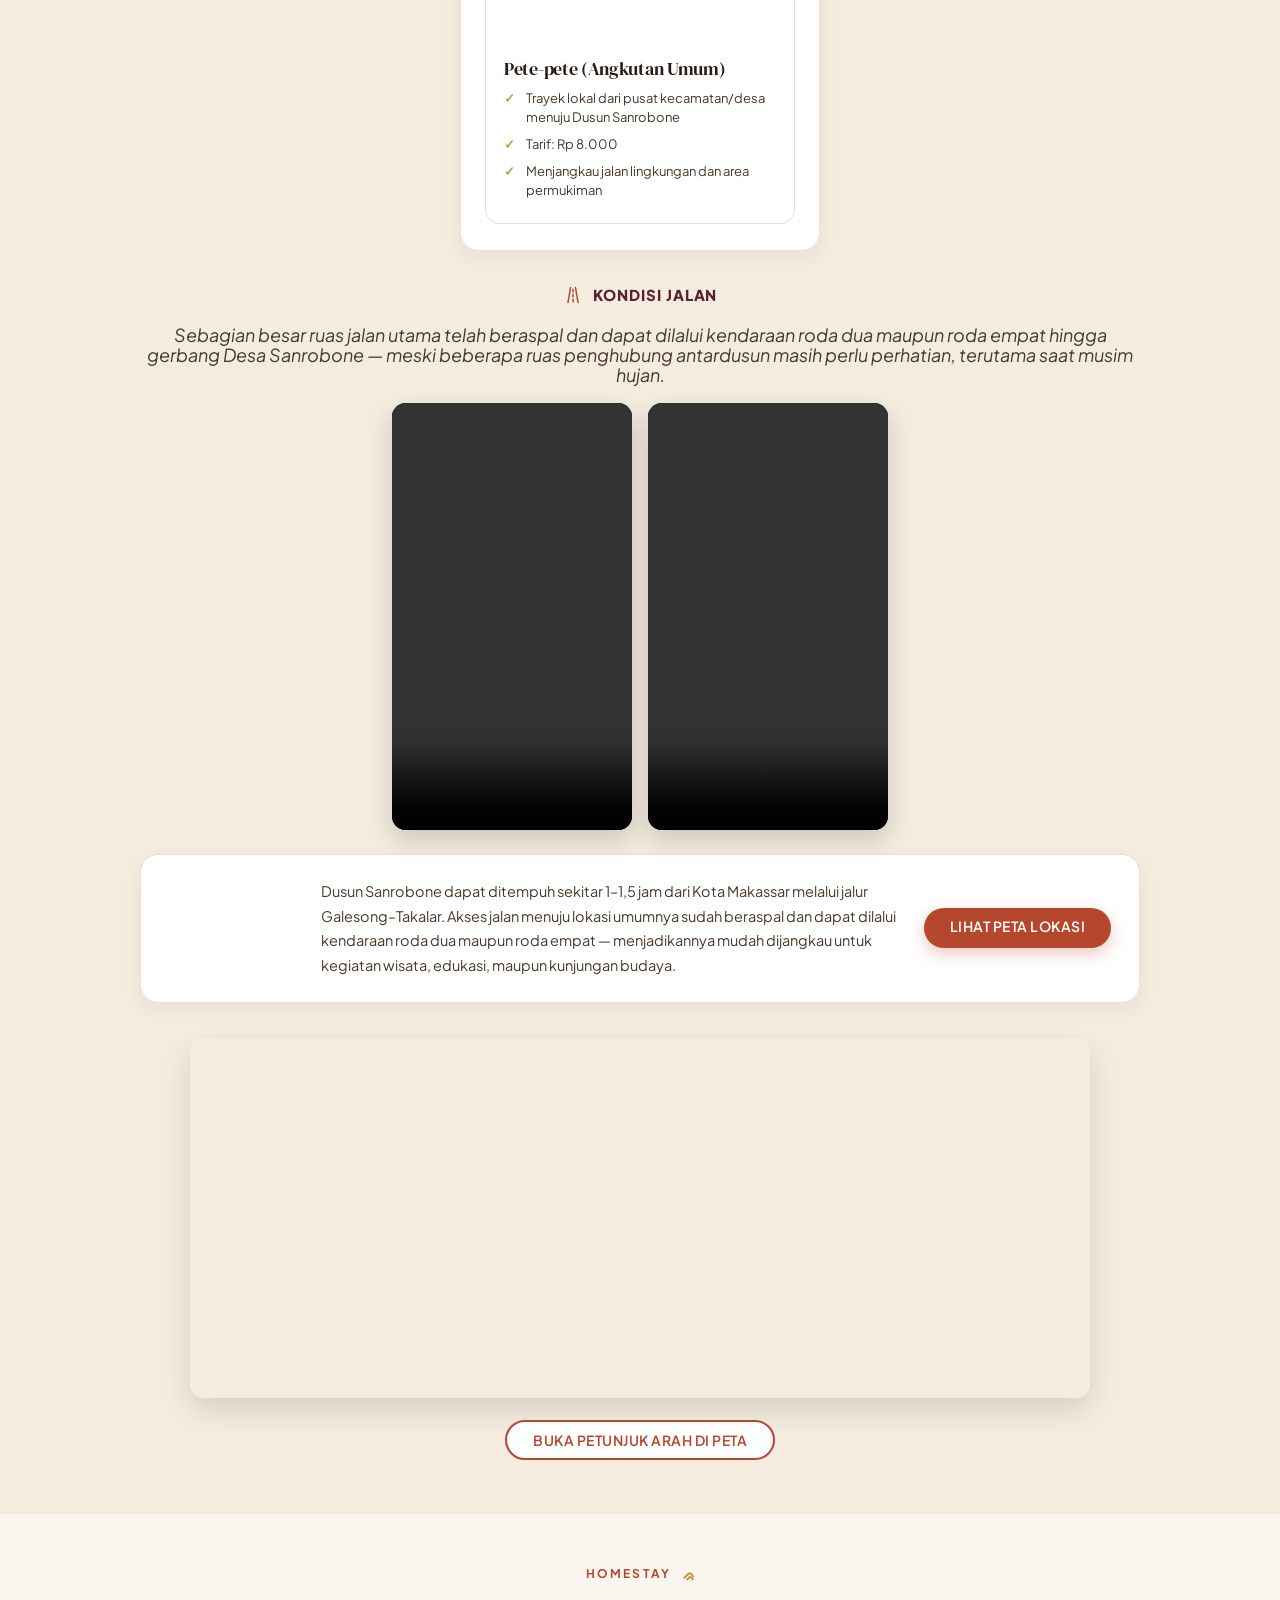
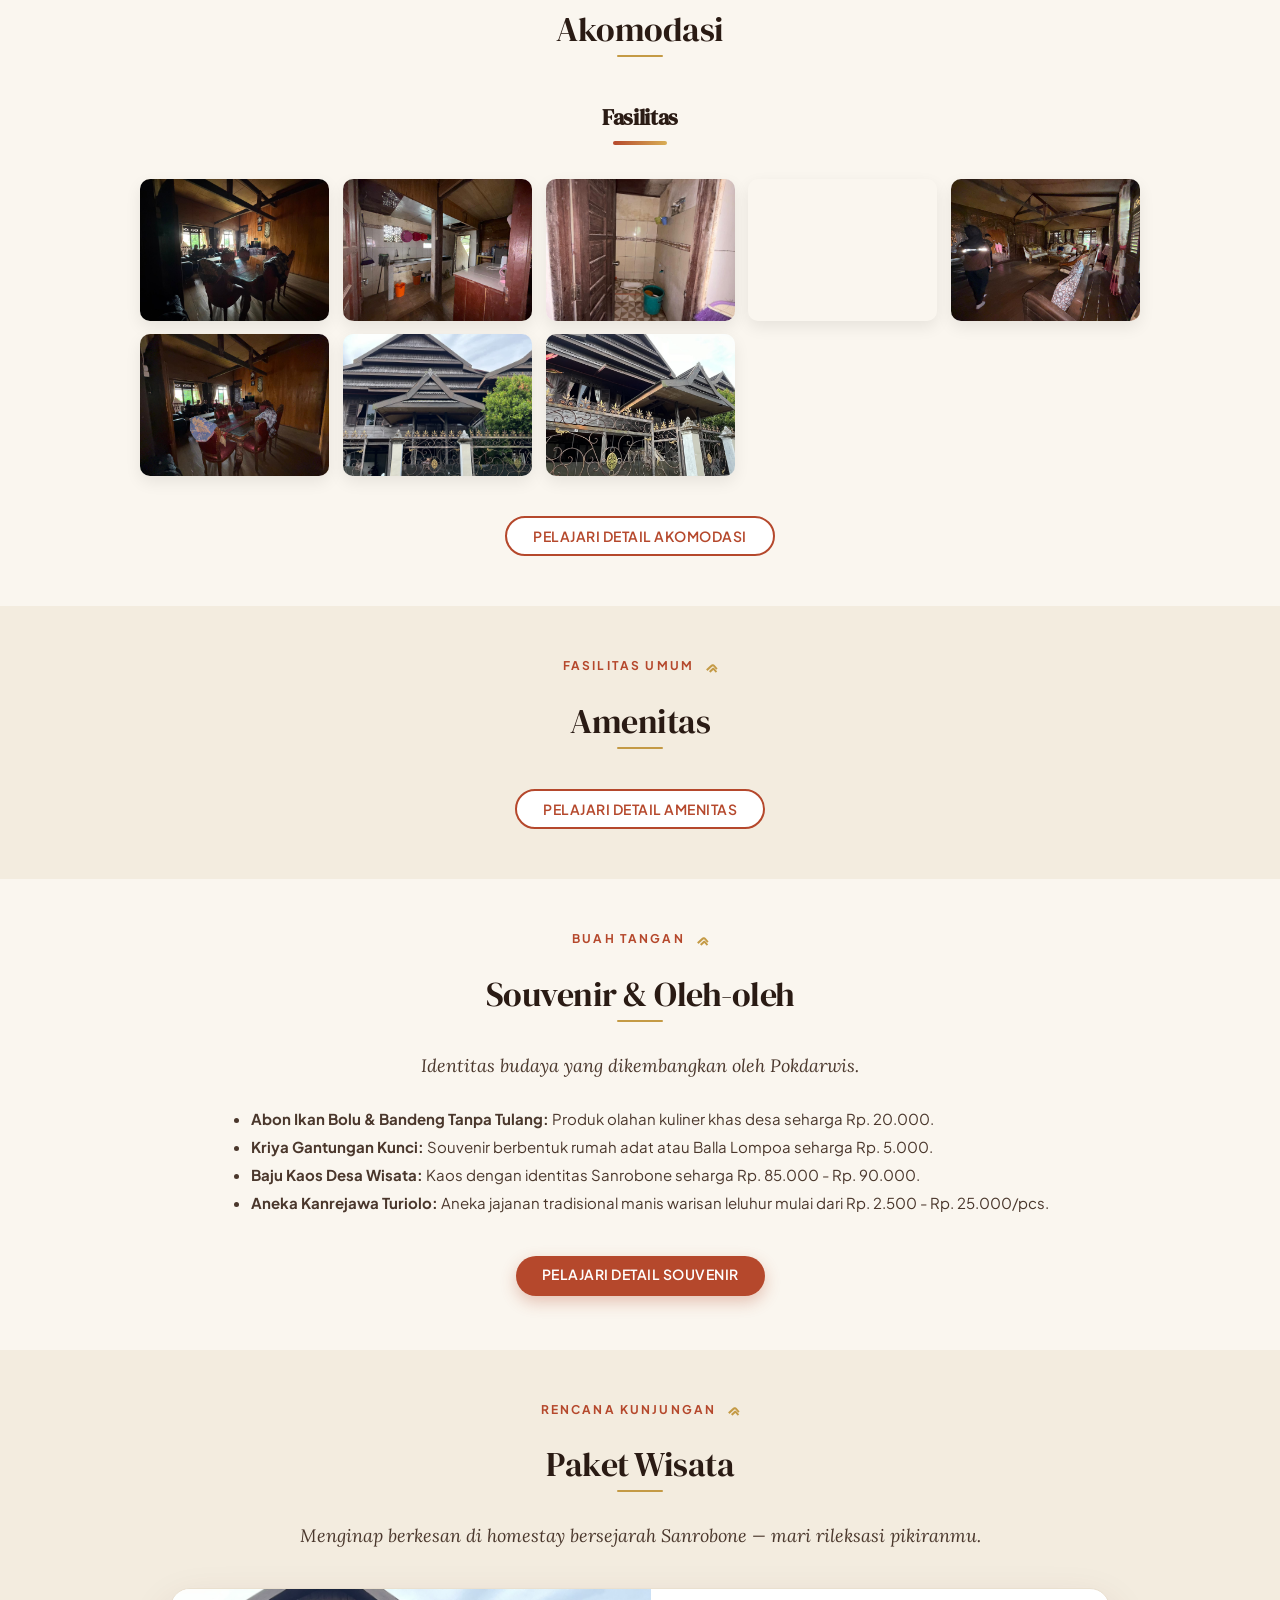
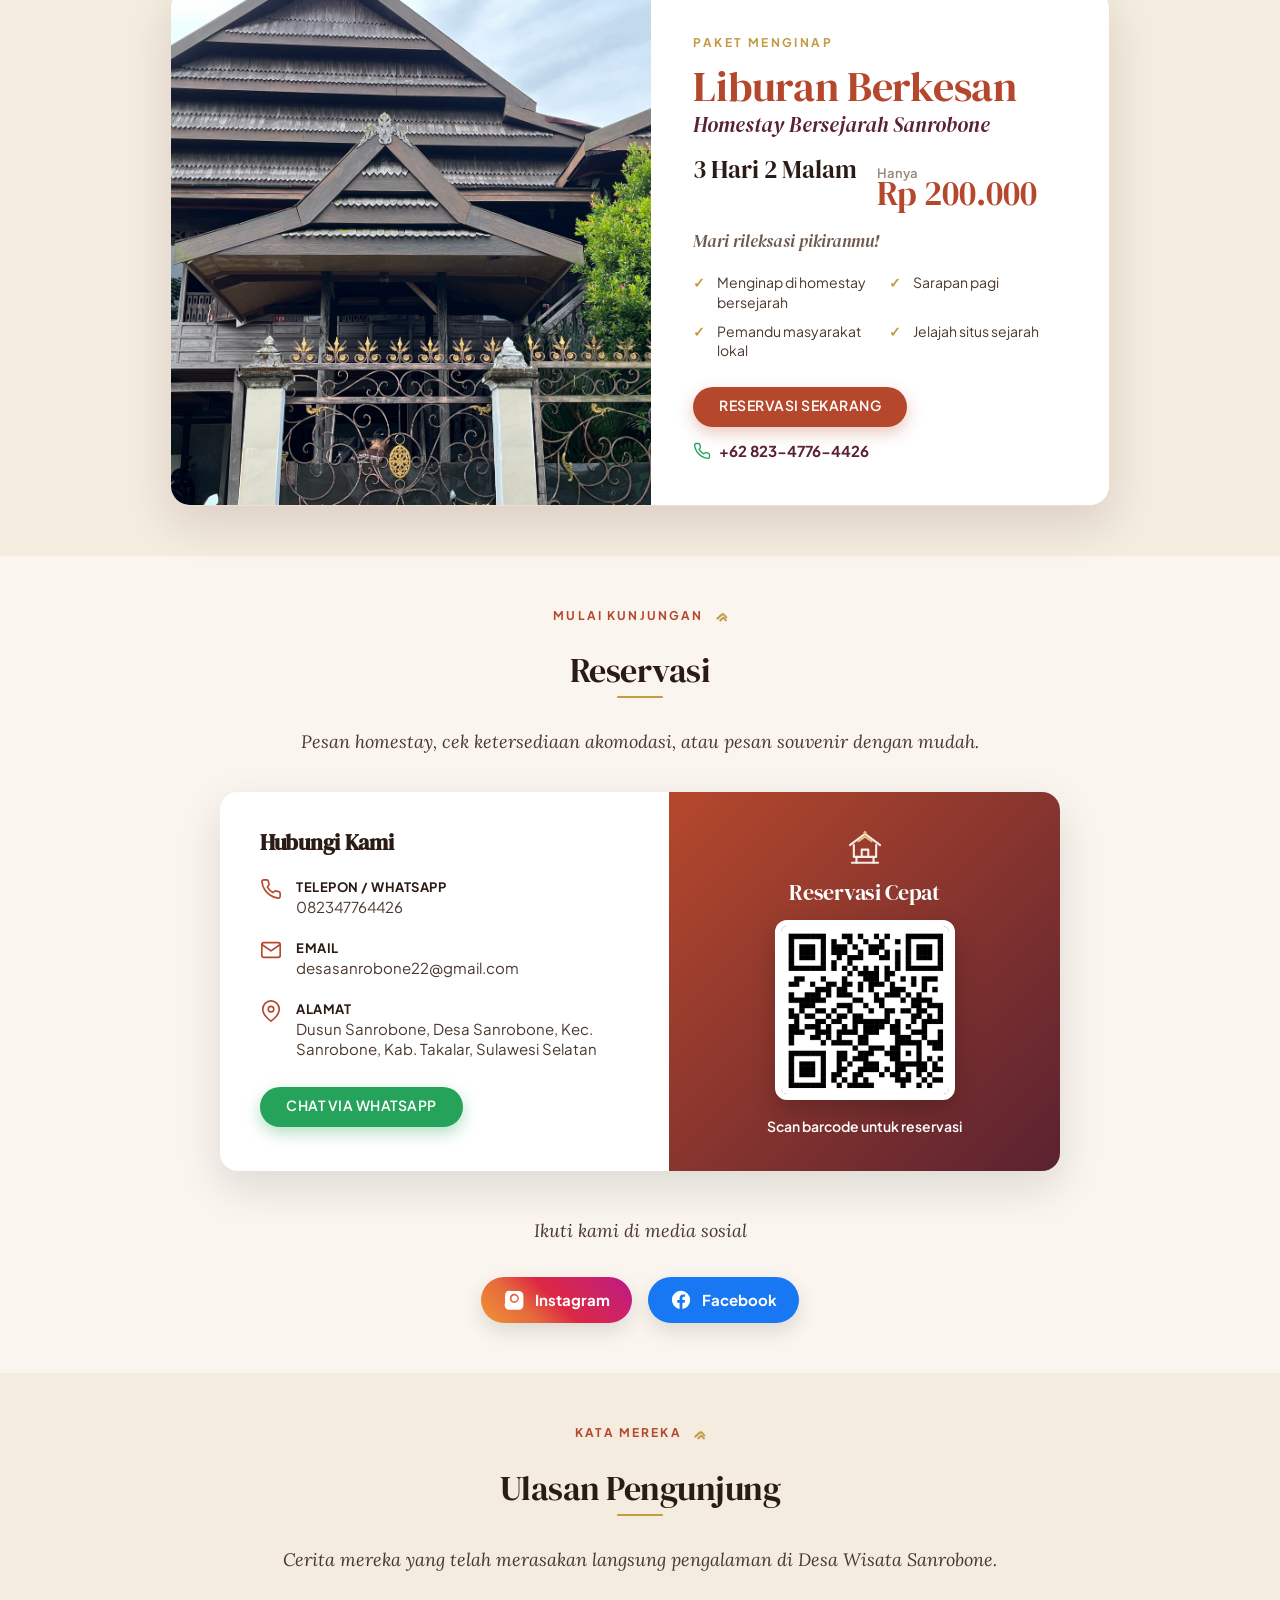
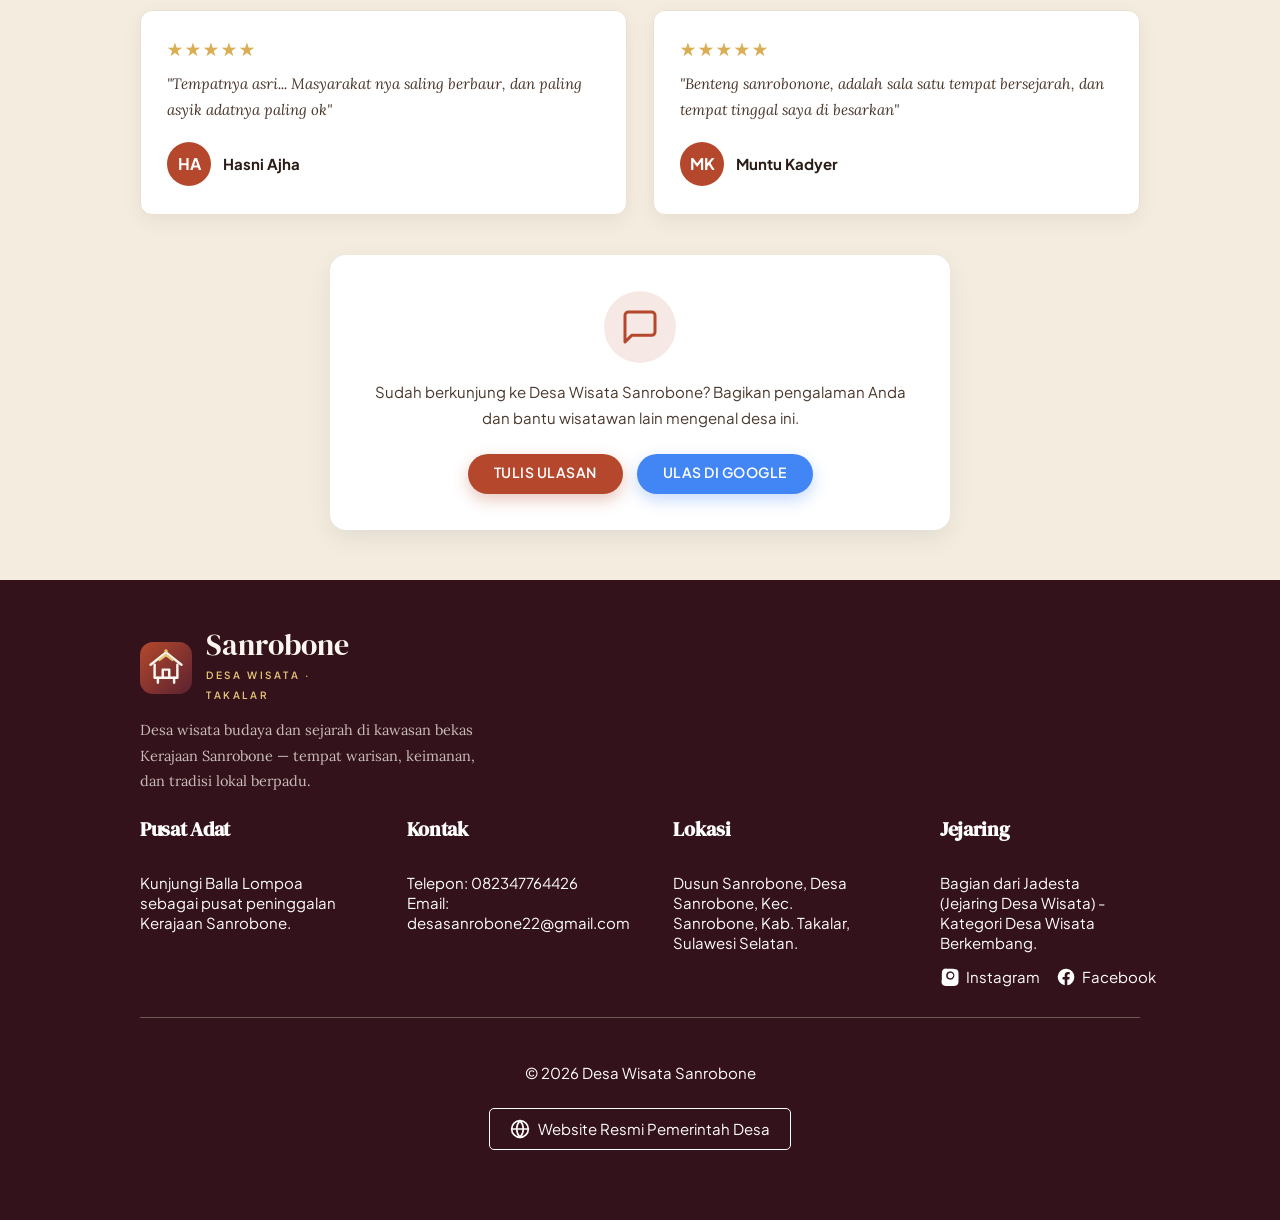
==== commit ddd57106: "Trim Sejarah Wisata Religi text to only the 1603 mosque description" ====
--- a/index.html
+++ b/index.html
@@ -1132,8 +1132,6 @@
               <h4 data-en="Religious Tourism History">Sejarah Wisata Religi</h4>
               <div class="religi-wrap galeri-strip">
                 <div class="religi-teks">
-                  <p data-en="Islam arrived in Sanrobone through Arab traders and scholars who came to the region centuries ago. Their influence gradually shifted the older Hindu-Buddhist teachings and shaped the religious life that still lives on today.">Islam masuk ke Sanrobone melalui para pedagang dan ulama Arab yang datang ke wilayah ini berabad-abad lalu. Pengaruh mereka perlahan menggeser ajaran Hindu-Buddha kuno dan membentuk kehidupan religi yang masih hidup hingga kini.</p>
-                  <p data-en="The Baitul Maqdis Old Mosque and the royal tombs are living evidence of that early arrival of Islam — sites where history, faith, and local tradition meet.">Masjid Tua Baitul Maqdis dan makam raja-raja menjadi bukti hidup awal masuknya Islam tersebut — situs tempat sejarah, keimanan, dan tradisi lokal berpadu.</p>
                   <p data-en="Based on historical records and official Ministry of Tourism documents, this historic mosque was completed or officially built in 1603 AD (around the early 17th century) under the 6th king of Sanrobone, Karaeng Tumenangga ri Campagana (Usman Abdul Quddus).">Berdasarkan catatan sejarah dan dokumen resmi Kementerian Pariwisata, masjid bersejarah ini diselesaikan atau resmi dibangun pada tahun 1603 Masehi (atau sekitar awal abad ke-17) di bawah kekuasaan Raja Sanrobone VI, Karaeng Tumenangga ri Campagana (Usman Abdul Quddus).</p>
                   <p style="font-weight:600; color:#B5482C; margin:4px 0 8px;" data-en="The Baitul Maqdis Old Mosque through the eras:">Masjid Tua Baitul Maqdis dari masa ke masa:</p>
                   <div class="religi-galeri">
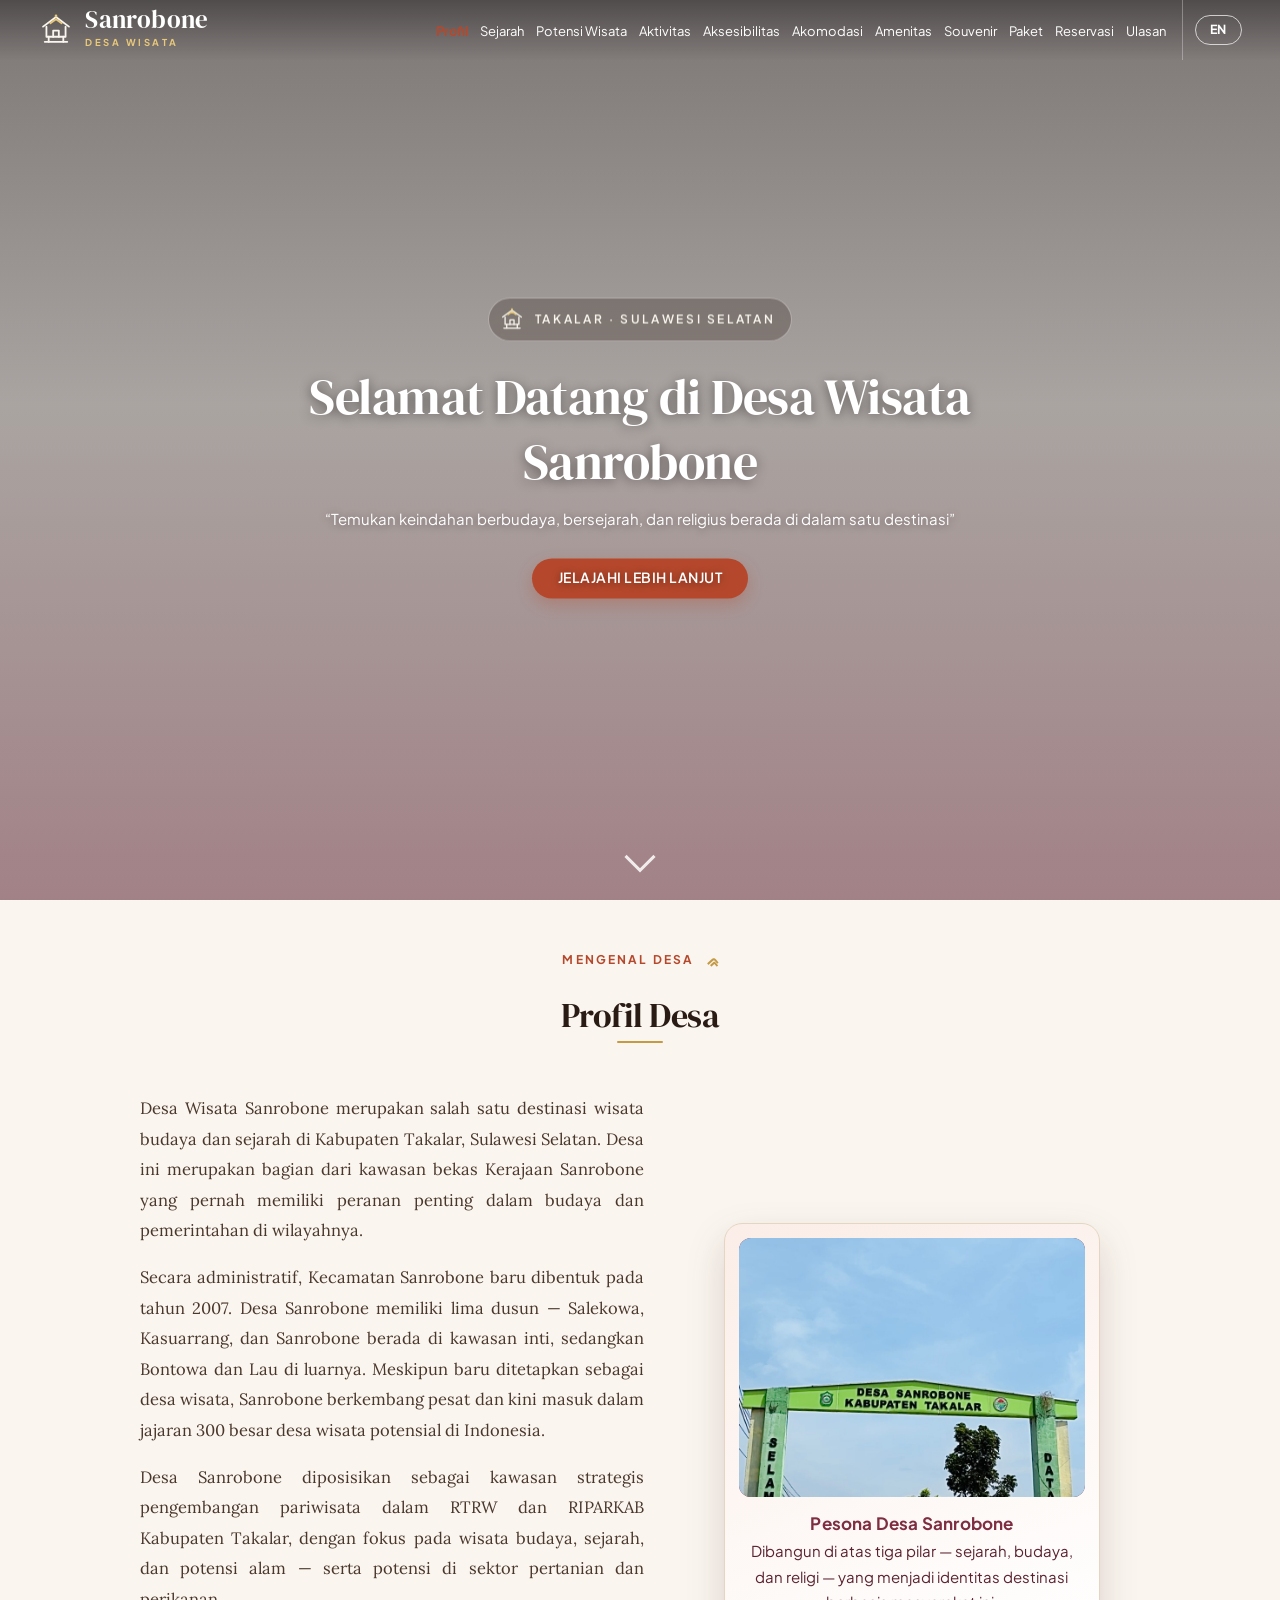
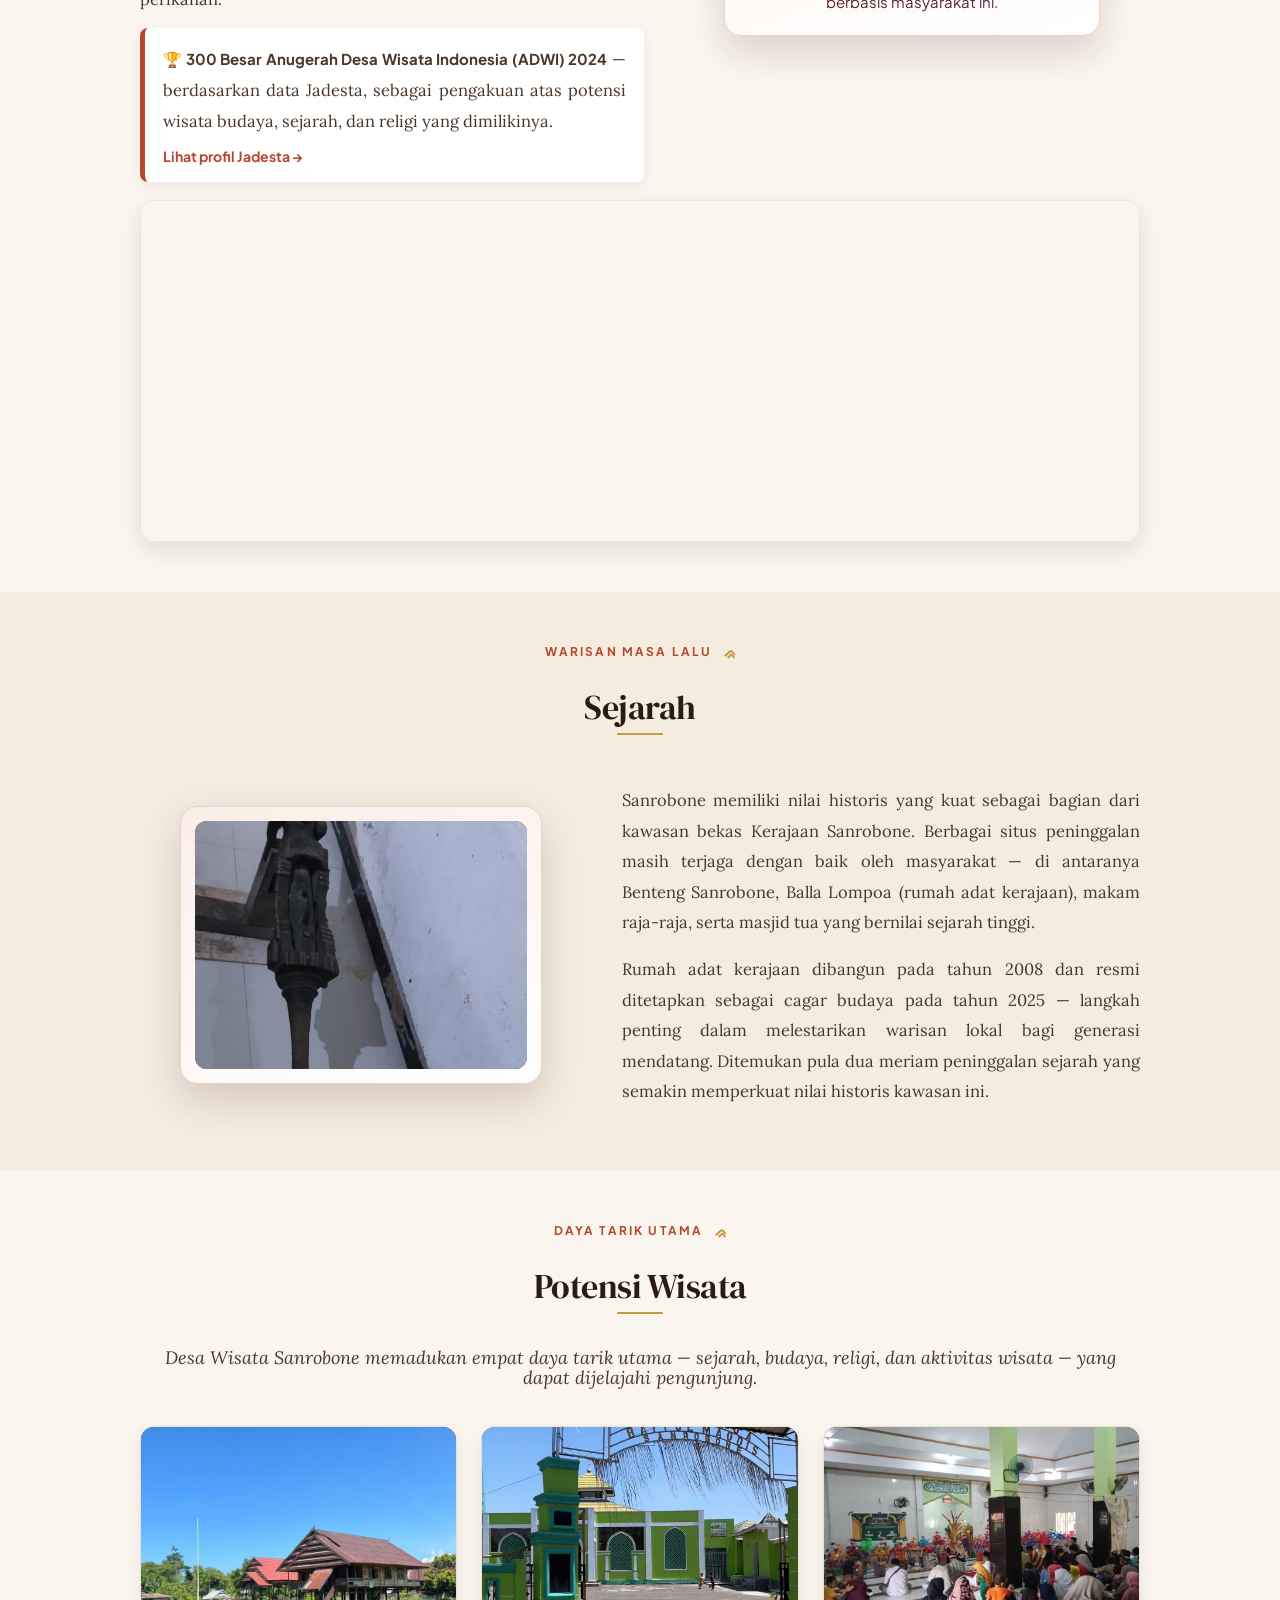
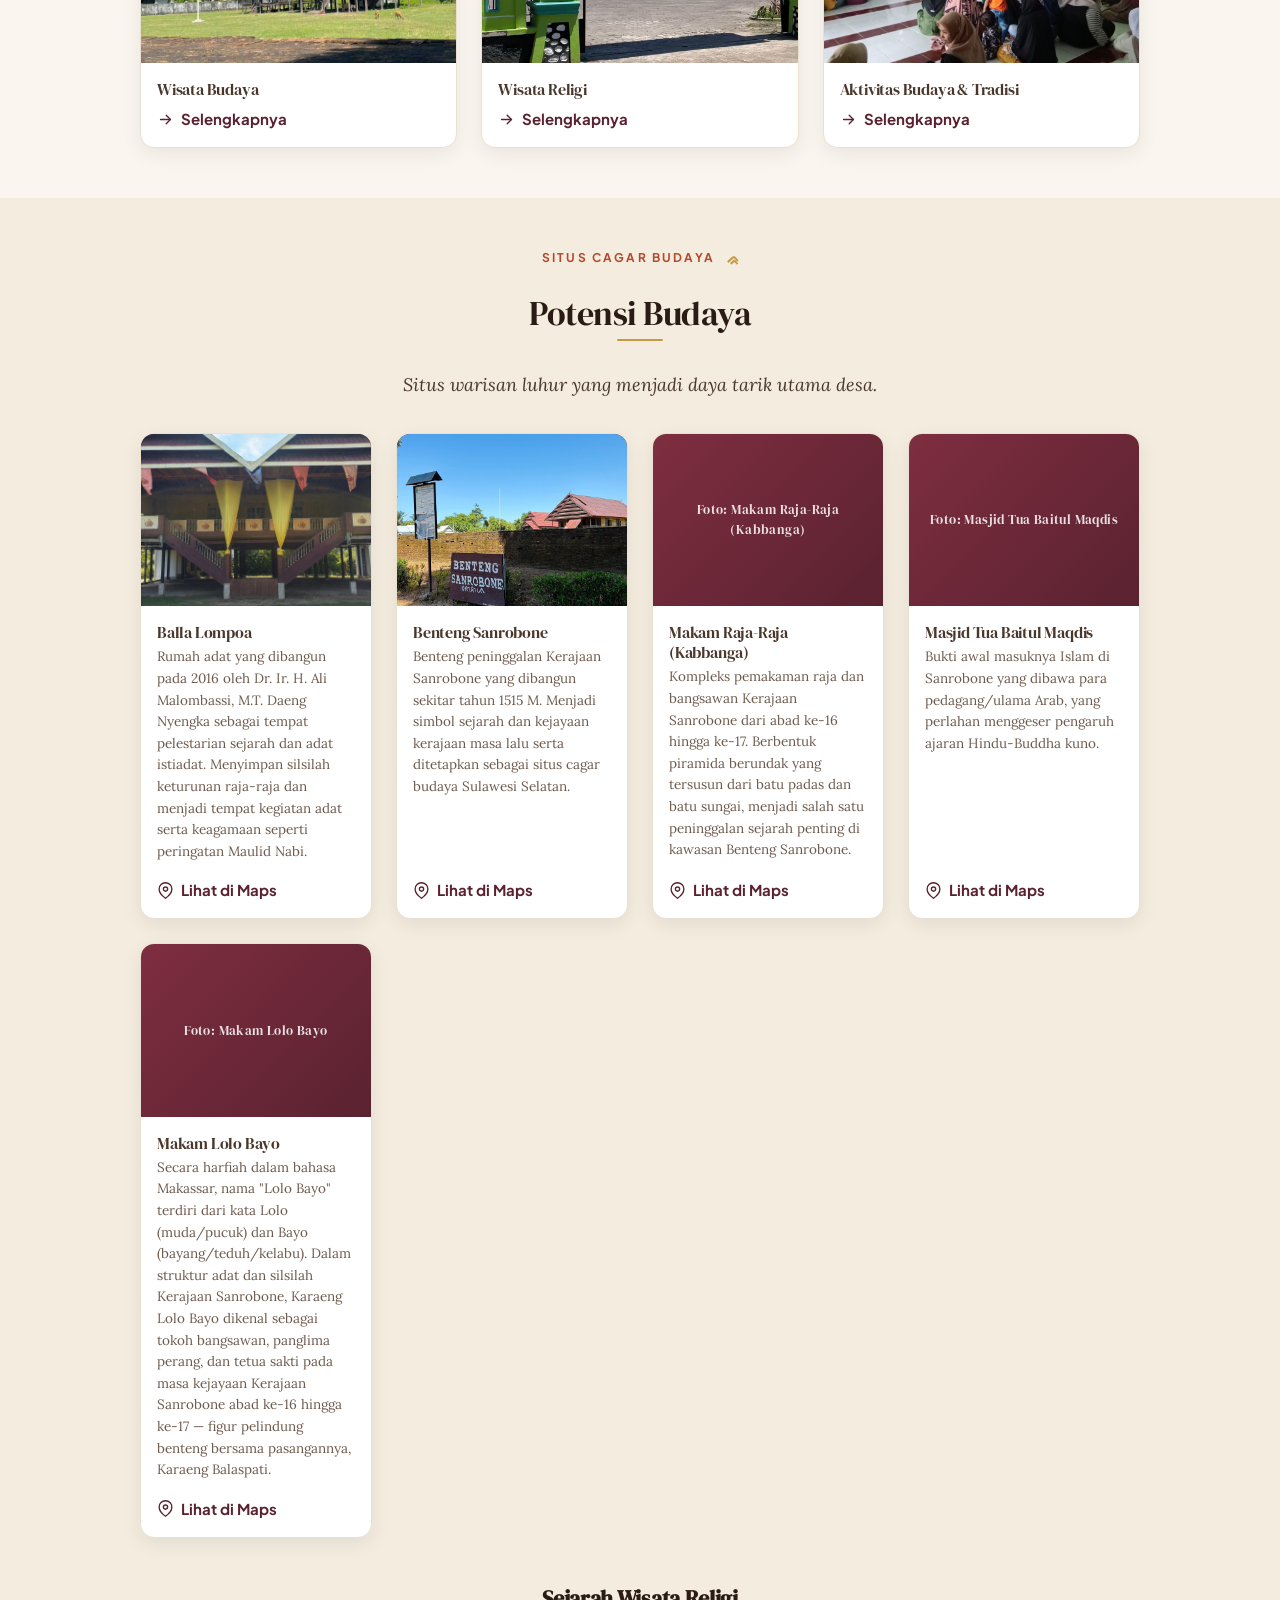
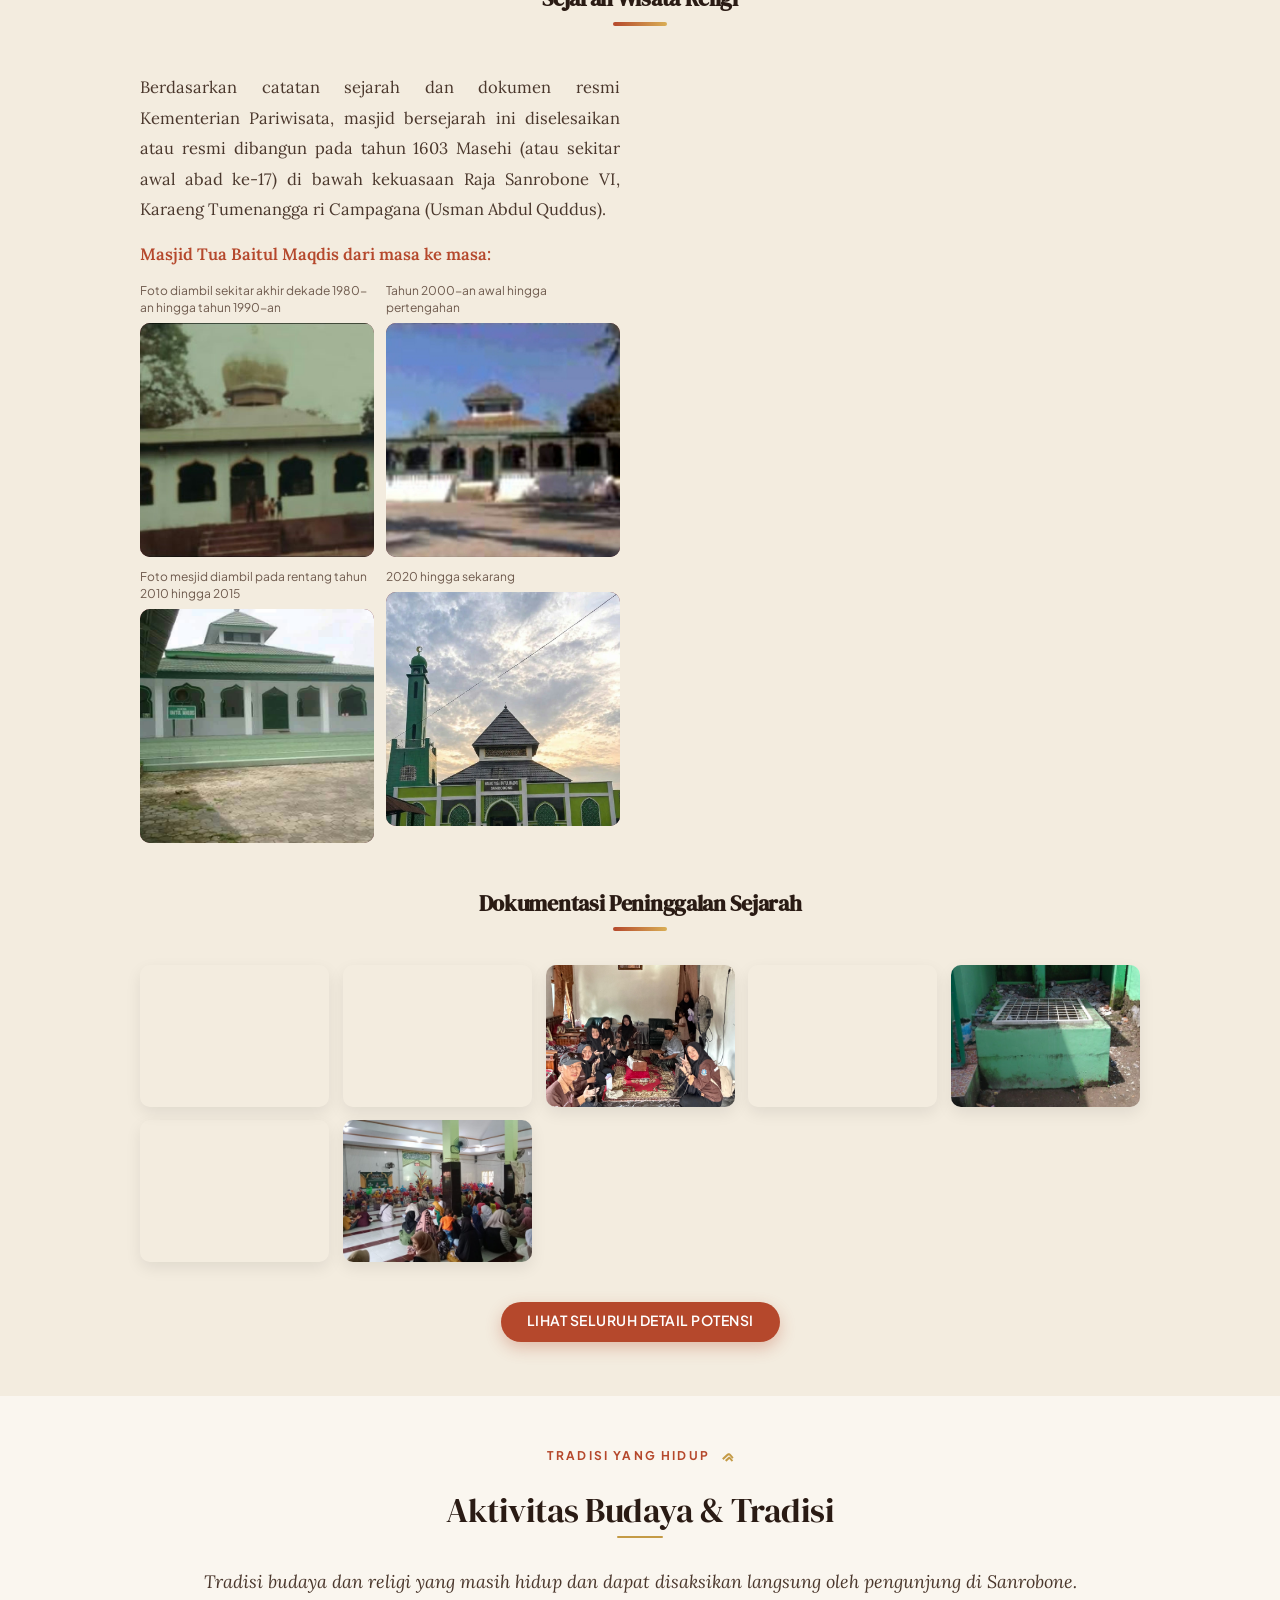
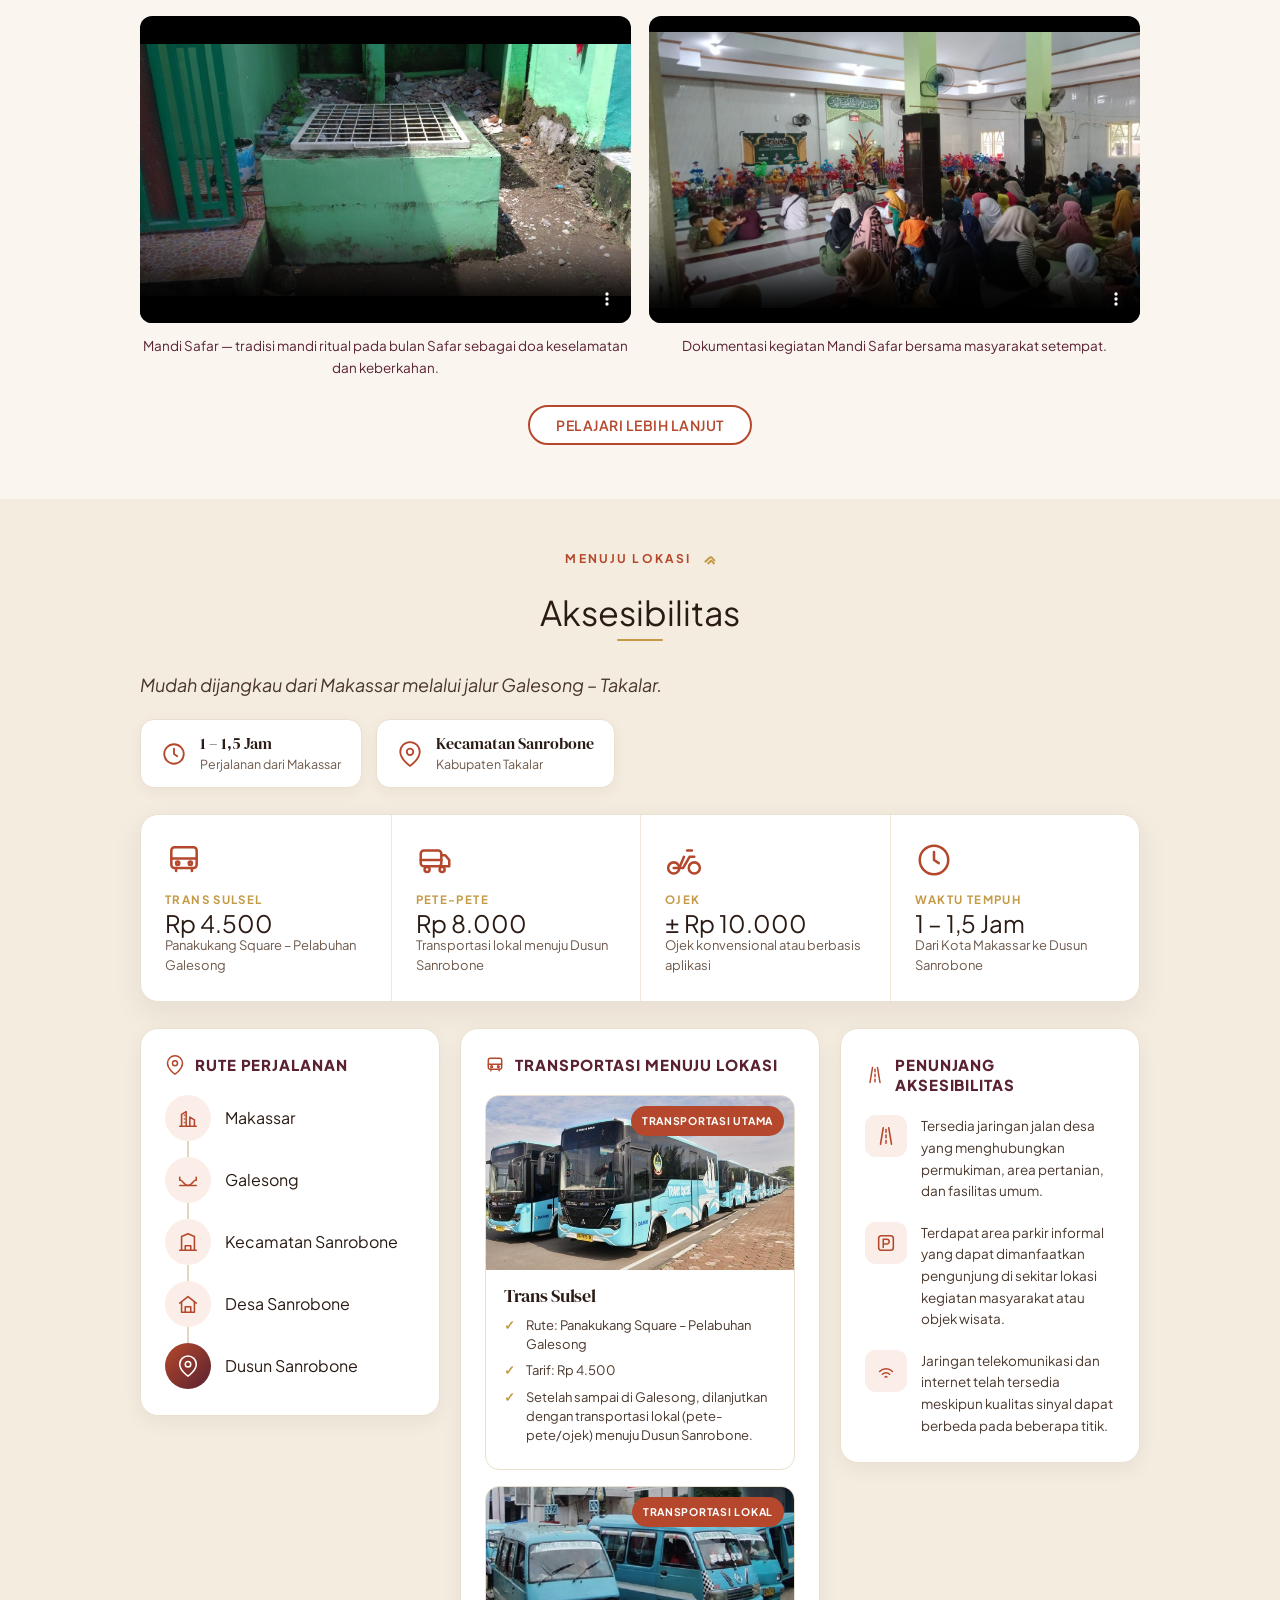
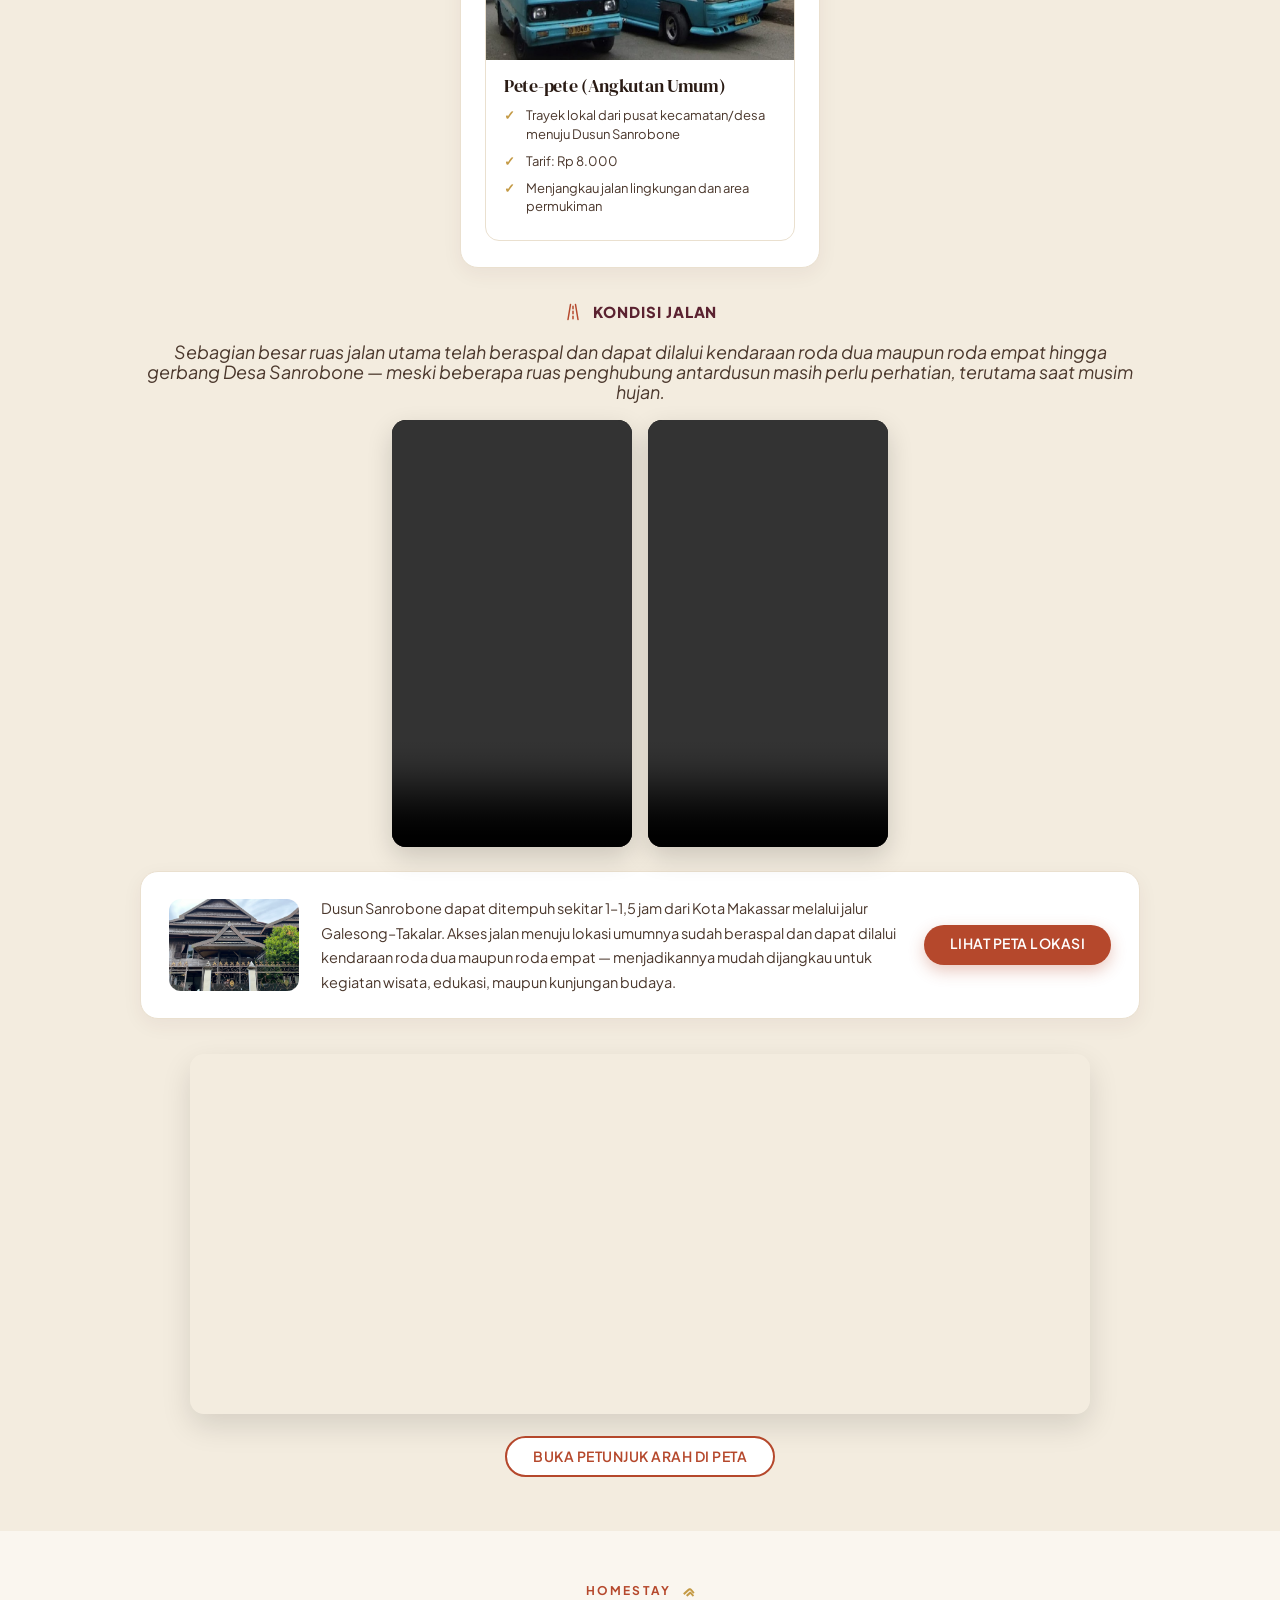
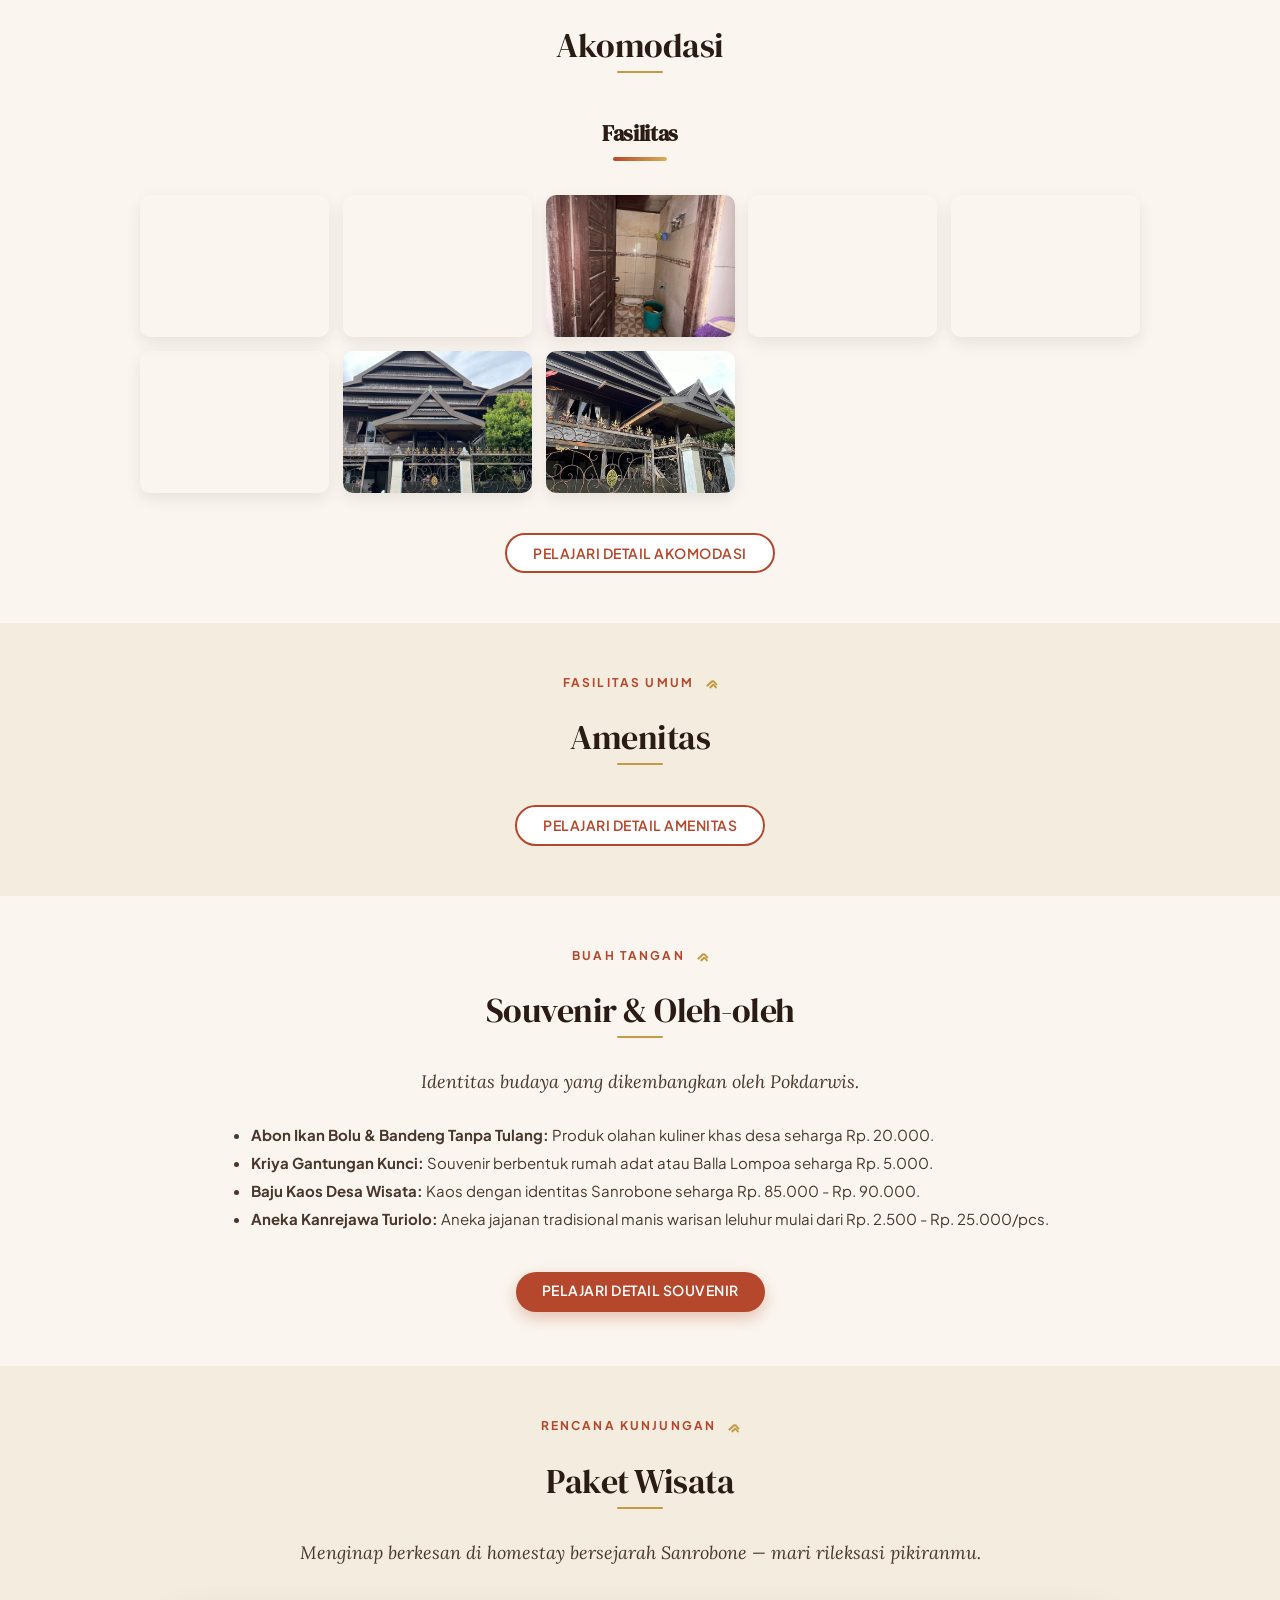
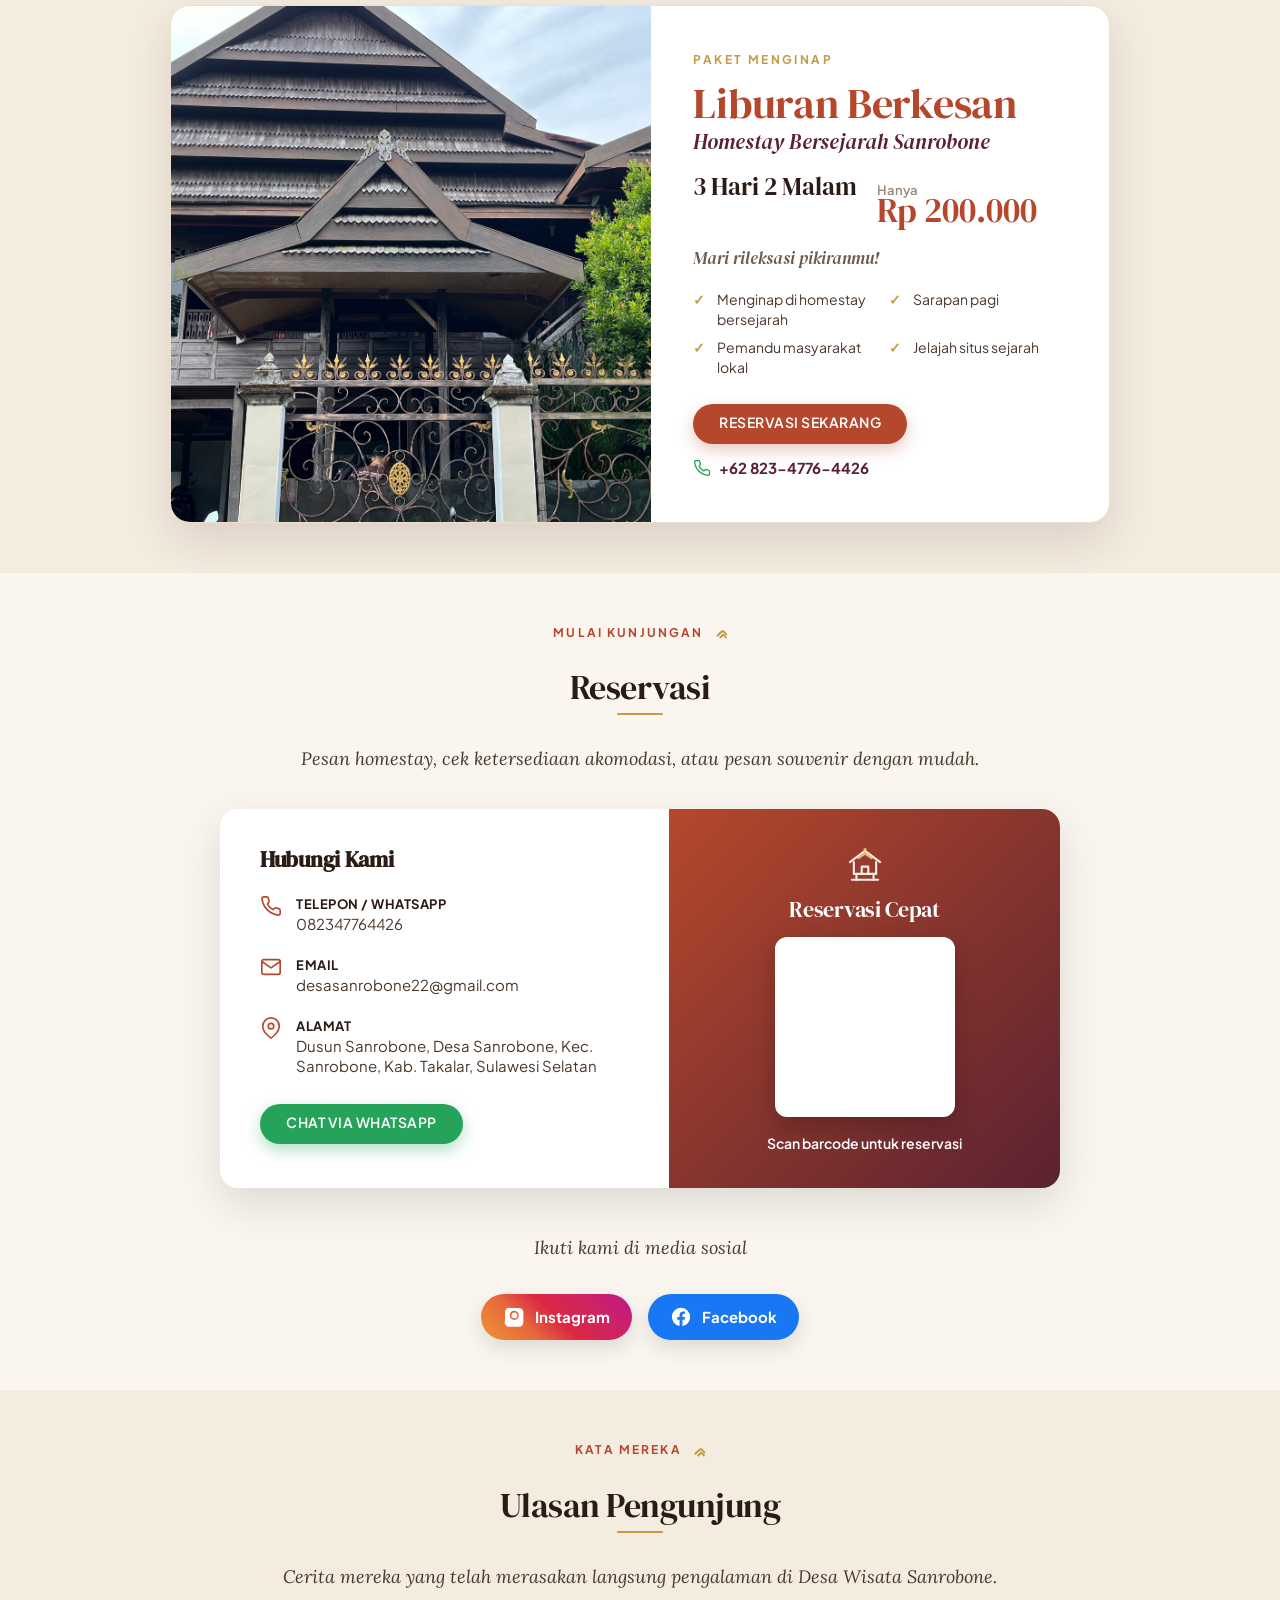
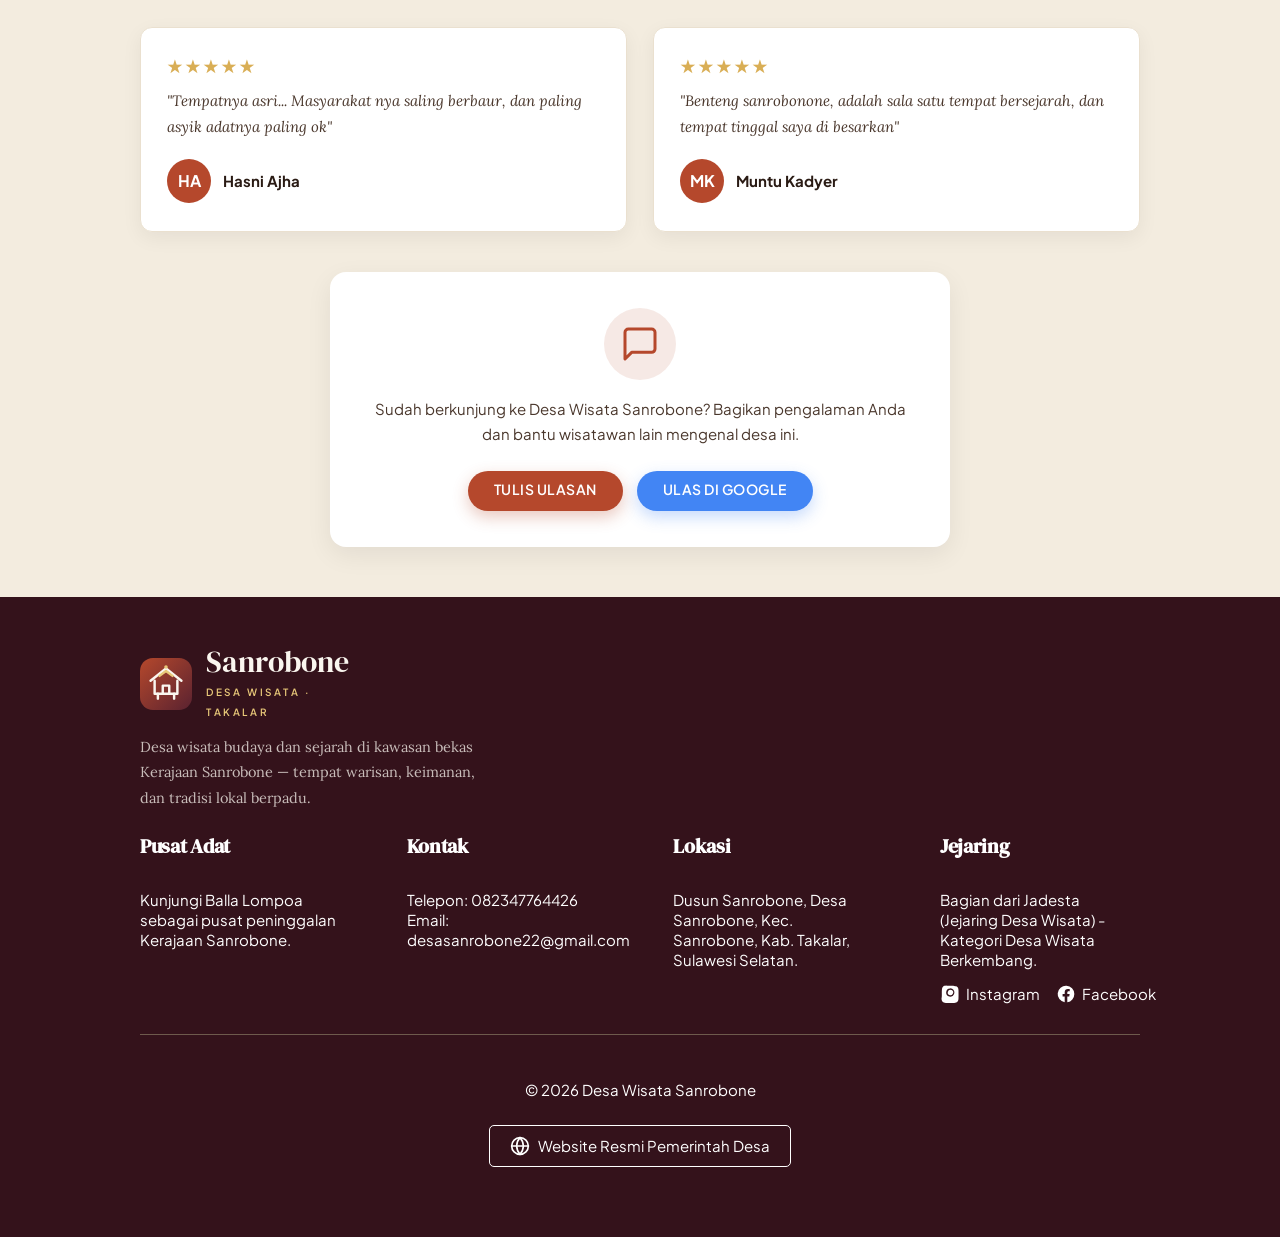
==== commit a2ea32d0: "Update mosque era captions/dates, caption-above layout, drop side figure - Apply client's exact era " ====
--- a/index.html
+++ b/index.html
@@ -1136,37 +1136,31 @@
                   <p style="font-weight:600; color:#B5482C; margin:4px 0 8px;" data-en="The Baitul Maqdis Old Mosque through the eras:">Masjid Tua Baitul Maqdis dari masa ke masa:</p>
                   <div class="religi-galeri">
                     <figure style="margin: 0;">
+                      <figcaption style="font-size: 12px; color: #6E5A4D; margin: 0 0 6px; line-height: 1.4;" data-en="Photo taken around the late 1980s up to the 1990s">Foto diambil sekitar akhir dekade 1980-an hingga tahun 1990-an</figcaption>
                       <div class="foto-frame" data-label="1980-an">
                         <img src="asset/masjid-tua-1980an.jpg" alt="Masjid Tua Baitul Maqdis sekitar 1980-an" loading="lazy" decoding="async" onerror="this.style.display='none'" data-cap="Foto diambil sekitar akhir dekade 1980-an hingga tahun 1990-an" />
                       </div>
-                      <figcaption style="font-size: 12px; color: #6E5A4D; margin-top: 6px; line-height: 1.4;" data-en="Photo taken around the late 1980s up to the 1990s">Foto diambil sekitar akhir dekade 1980-an hingga tahun 1990-an</figcaption>
                     </figure>
                     <figure style="margin: 0;">
+                      <figcaption style="font-size: 12px; color: #6E5A4D; margin: 0 0 6px; line-height: 1.4;" data-en="Early to mid 2000s">Tahun 2000-an awal hingga pertengahan</figcaption>
                       <div class="foto-frame" data-label="2000-an">
                         <img src="asset/masjid-tua-2000an-a.jpg" alt="Masjid Tua Baitul Maqdis sekitar 2000-an" loading="lazy" decoding="async" onerror="this.style.display='none'" data-cap="Tahun 2000-an awal hingga pertengahan" />
                       </div>
-                      <figcaption style="font-size: 12px; color: #6E5A4D; margin-top: 6px; line-height: 1.4;" data-en="Early to mid 2000s">Tahun 2000-an awal hingga pertengahan</figcaption>
                     </figure>
                     <figure style="margin: 0;">
-                      <div class="foto-frame" data-label="Sebelum renovasi">
-                        <img src="asset/masjid-tua-2000an-b.jpg" alt="Masjid Tua Baitul Maqdis sebelum renovasi terkini" loading="lazy" decoding="async" onerror="this.style.display='none'" data-cap="Masjid Tua Baitul Maqdis — sebelum renovasi terkini" />
+                      <figcaption style="font-size: 12px; color: #6E5A4D; margin: 0 0 6px; line-height: 1.4;" data-en="Mosque photo taken in the 2010–2015 range">Foto mesjid diambil pada rentang tahun 2010 hingga 2015</figcaption>
+                      <div class="foto-frame" data-label="2010–2015">
+                        <img src="asset/masjid-tua-2000an-b.jpg" alt="Masjid Tua Baitul Maqdis tahun 2010–2015" loading="lazy" decoding="async" onerror="this.style.display='none'" data-cap="Foto mesjid diambil pada rentang tahun 2010 hingga 2015" />
                       </div>
-                      <figcaption style="font-size: 12px; color: #6E5A4D; margin-top: 6px; line-height: 1.4;" data-en="Before the latest renovation">Sebelum renovasi terkini</figcaption>
                     </figure>
                     <figure style="margin: 0;">
-                      <div class="foto-frame" data-label="Sekarang">
-                        <img src="asset/masjid-tua-kini.jpg" alt="Masjid Tua Baitul Maqdis sekarang" loading="lazy" decoding="async" onerror="this.style.display='none'" data-cap="Masjid Tua Baitul Maqdis — kondisi sekarang" />
+                      <figcaption style="font-size: 12px; color: #6E5A4D; margin: 0 0 6px; line-height: 1.4;" data-en="2020 to the present">2020 hingga sekarang</figcaption>
+                      <div class="foto-frame" data-label="2020–sekarang">
+                        <img src="asset/masjid-tua-kini.jpg" alt="Masjid Tua Baitul Maqdis 2020 hingga sekarang" loading="lazy" decoding="async" onerror="this.style.display='none'" data-cap="2020 hingga sekarang" />
                       </div>
-                      <figcaption style="font-size: 12px; color: #6E5A4D; margin-top: 6px; line-height: 1.4;" data-en="Current condition">Kondisi sekarang</figcaption>
                     </figure>
                   </div>
                 </div>
-                <figure class="religi-pintu">
-                  <div class="foto-frame" data-label="Masjid Tua Baitul Maqdis">
-                    <img src="asset/masjid-tua-kini.jpg" alt="Masjid Tua Baitul Maqdis Sanrobone" loading="lazy" decoding="async" onerror="this.style.display='none'" data-cap="Masjid Tua Baitul Maqdis — kondisi sekarang" />
-                  </div>
-                  <figcaption data-en="Baitul Maqdis Old Mosque — tap to view it through the eras.">Masjid Tua Baitul Maqdis — ketuk untuk melihat dari masa ke masa.</figcaption>
-                </figure>
               </div>
             </div>
 
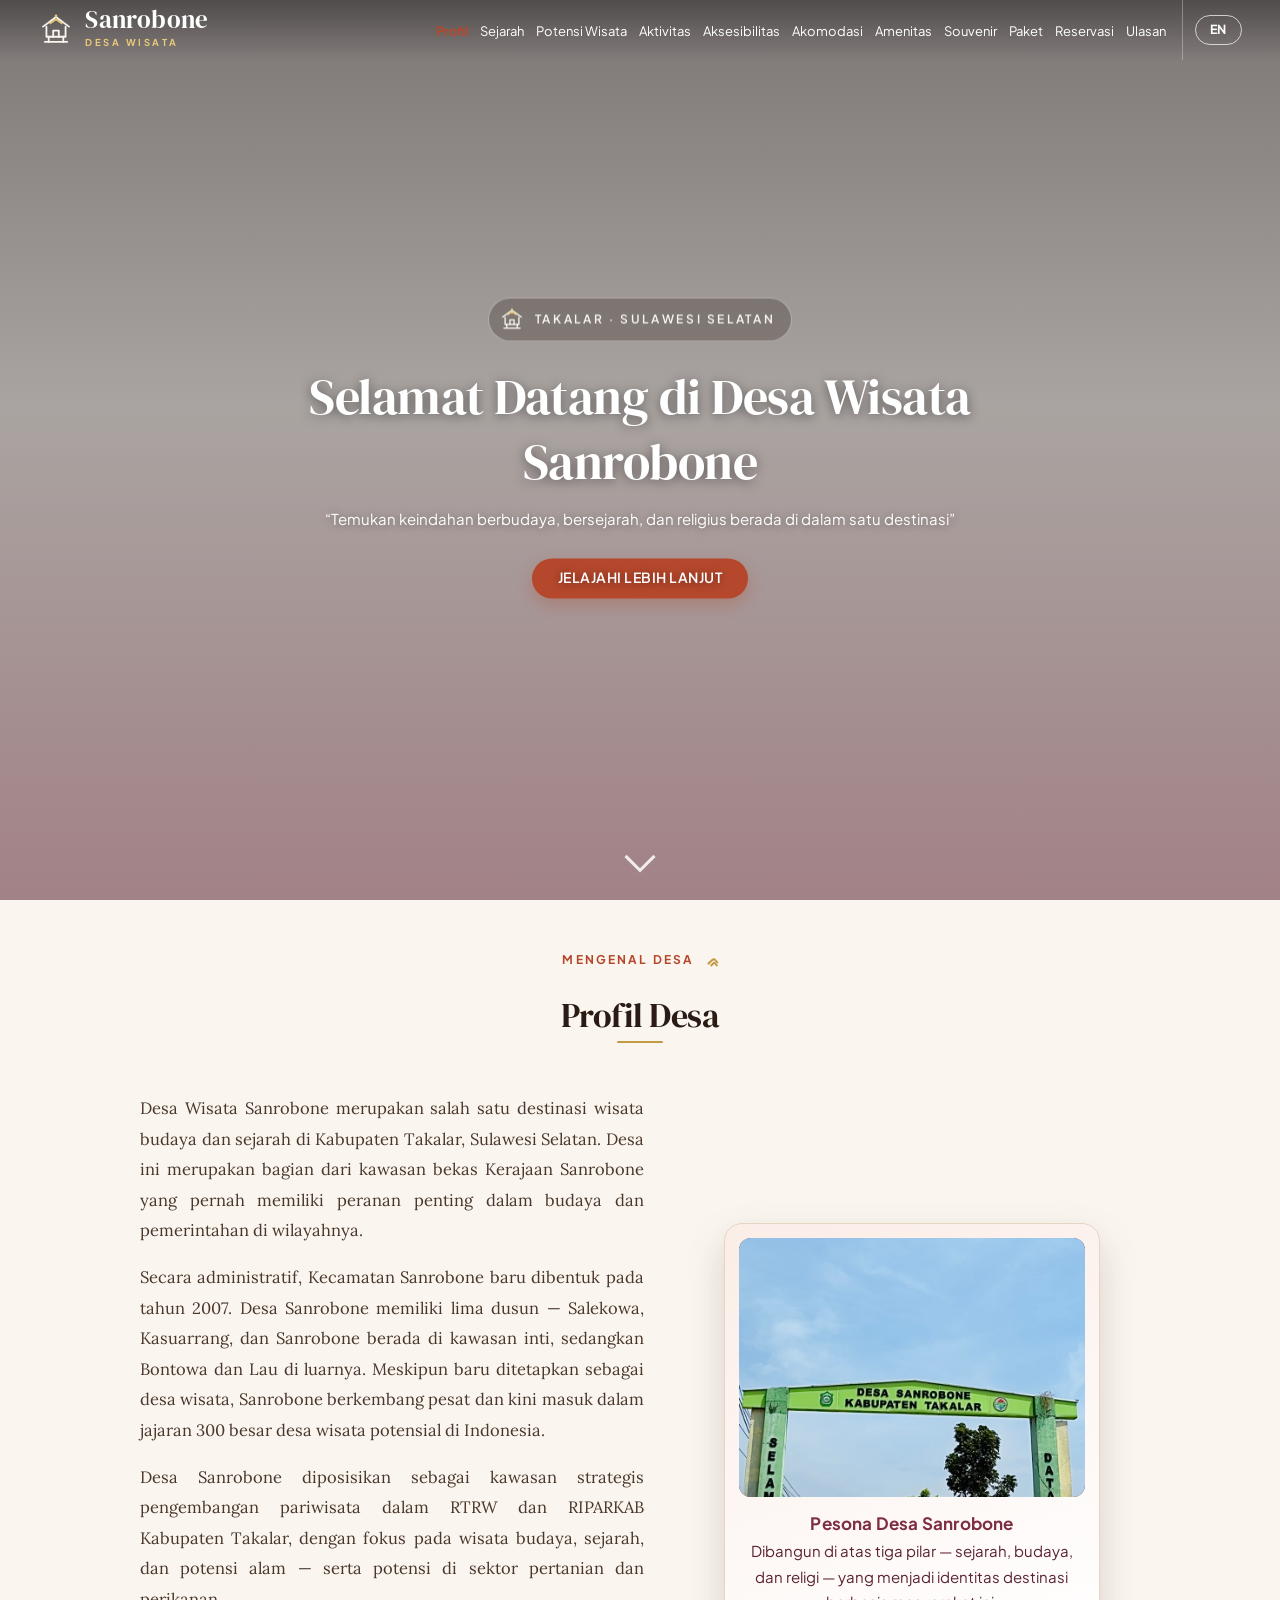
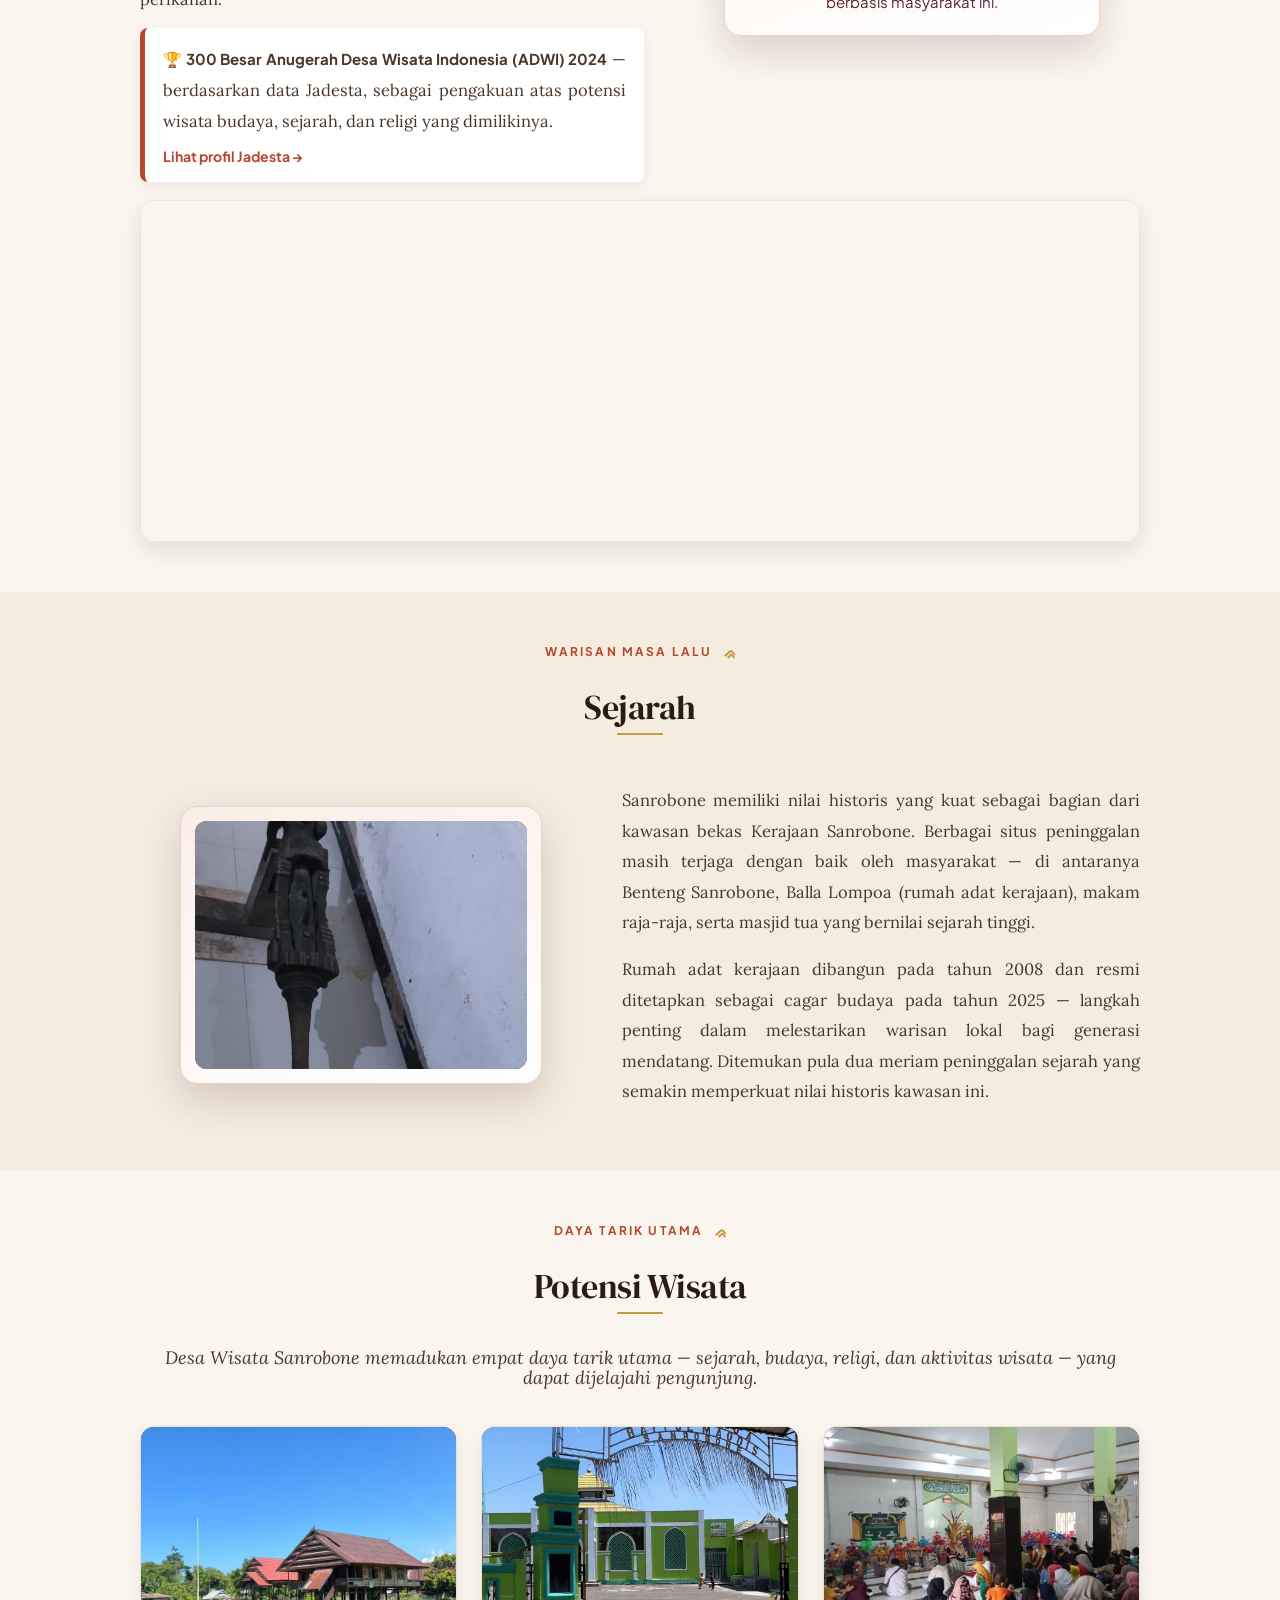
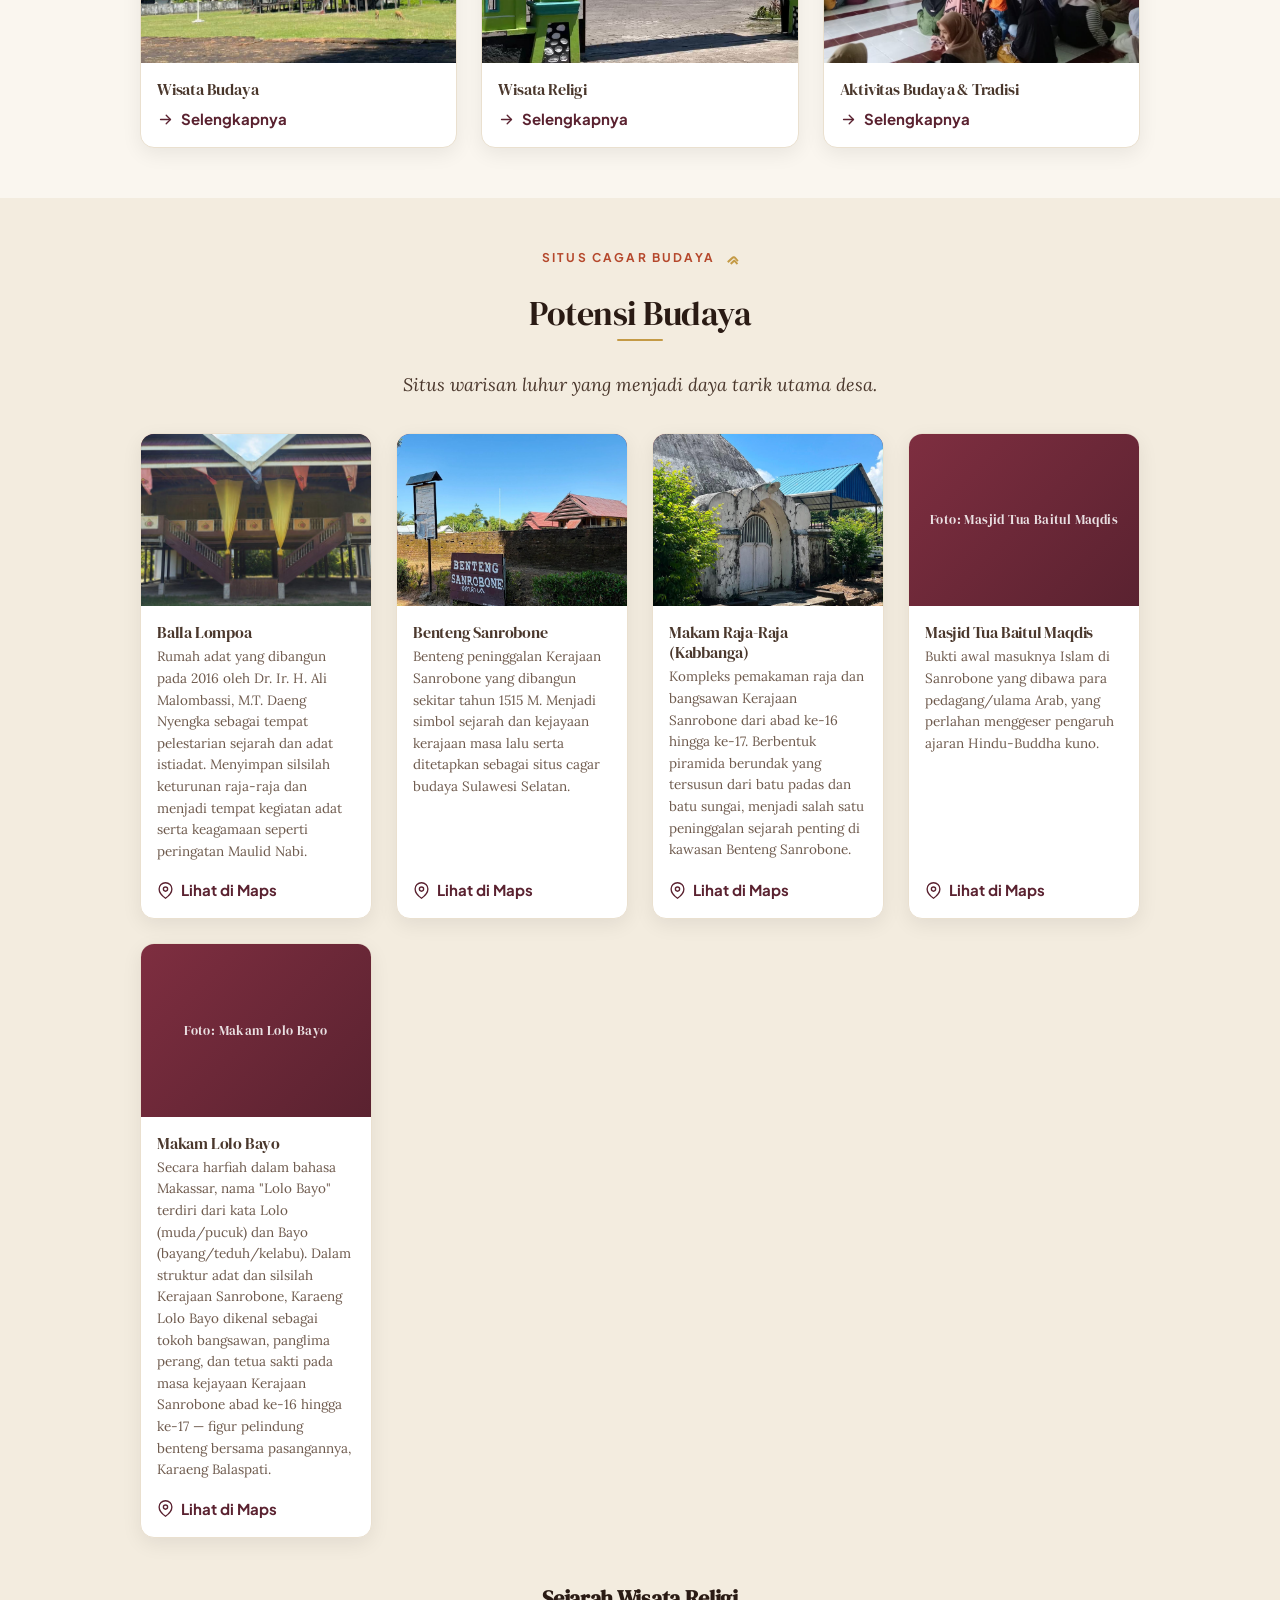
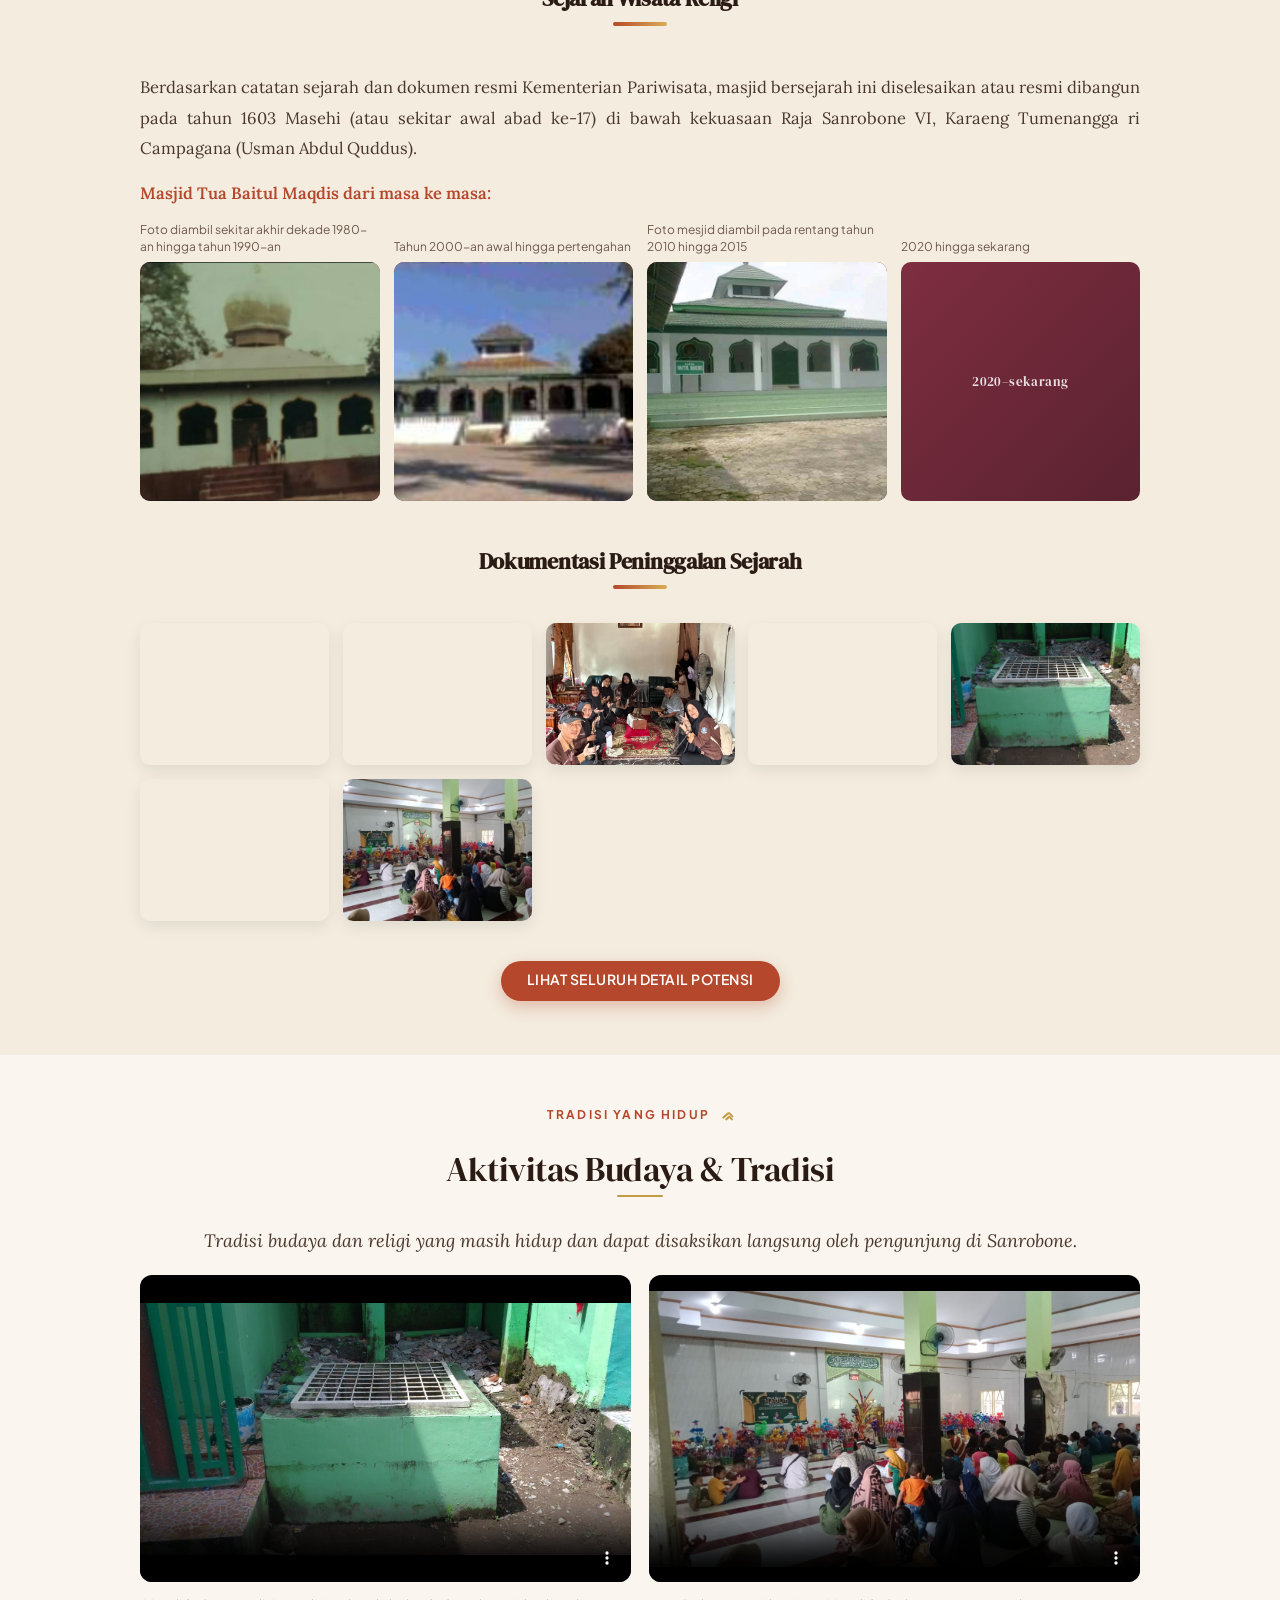
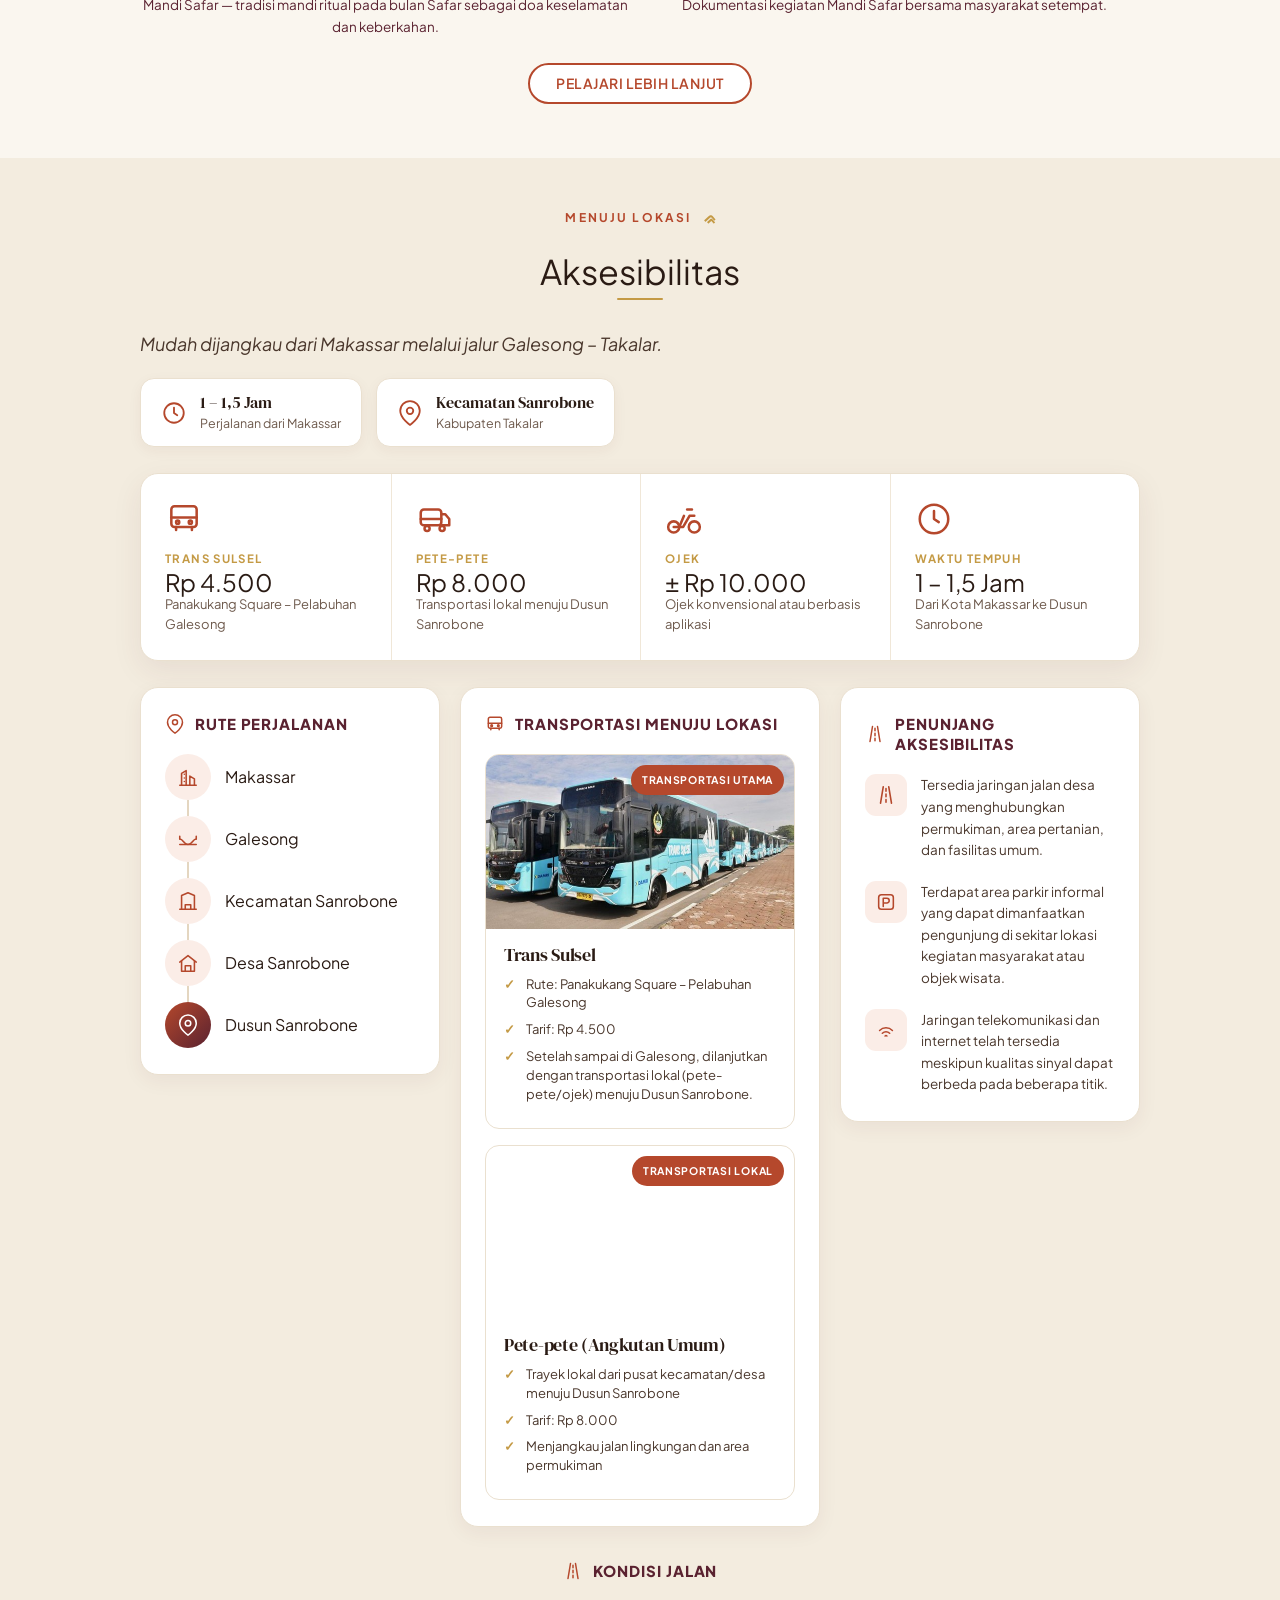
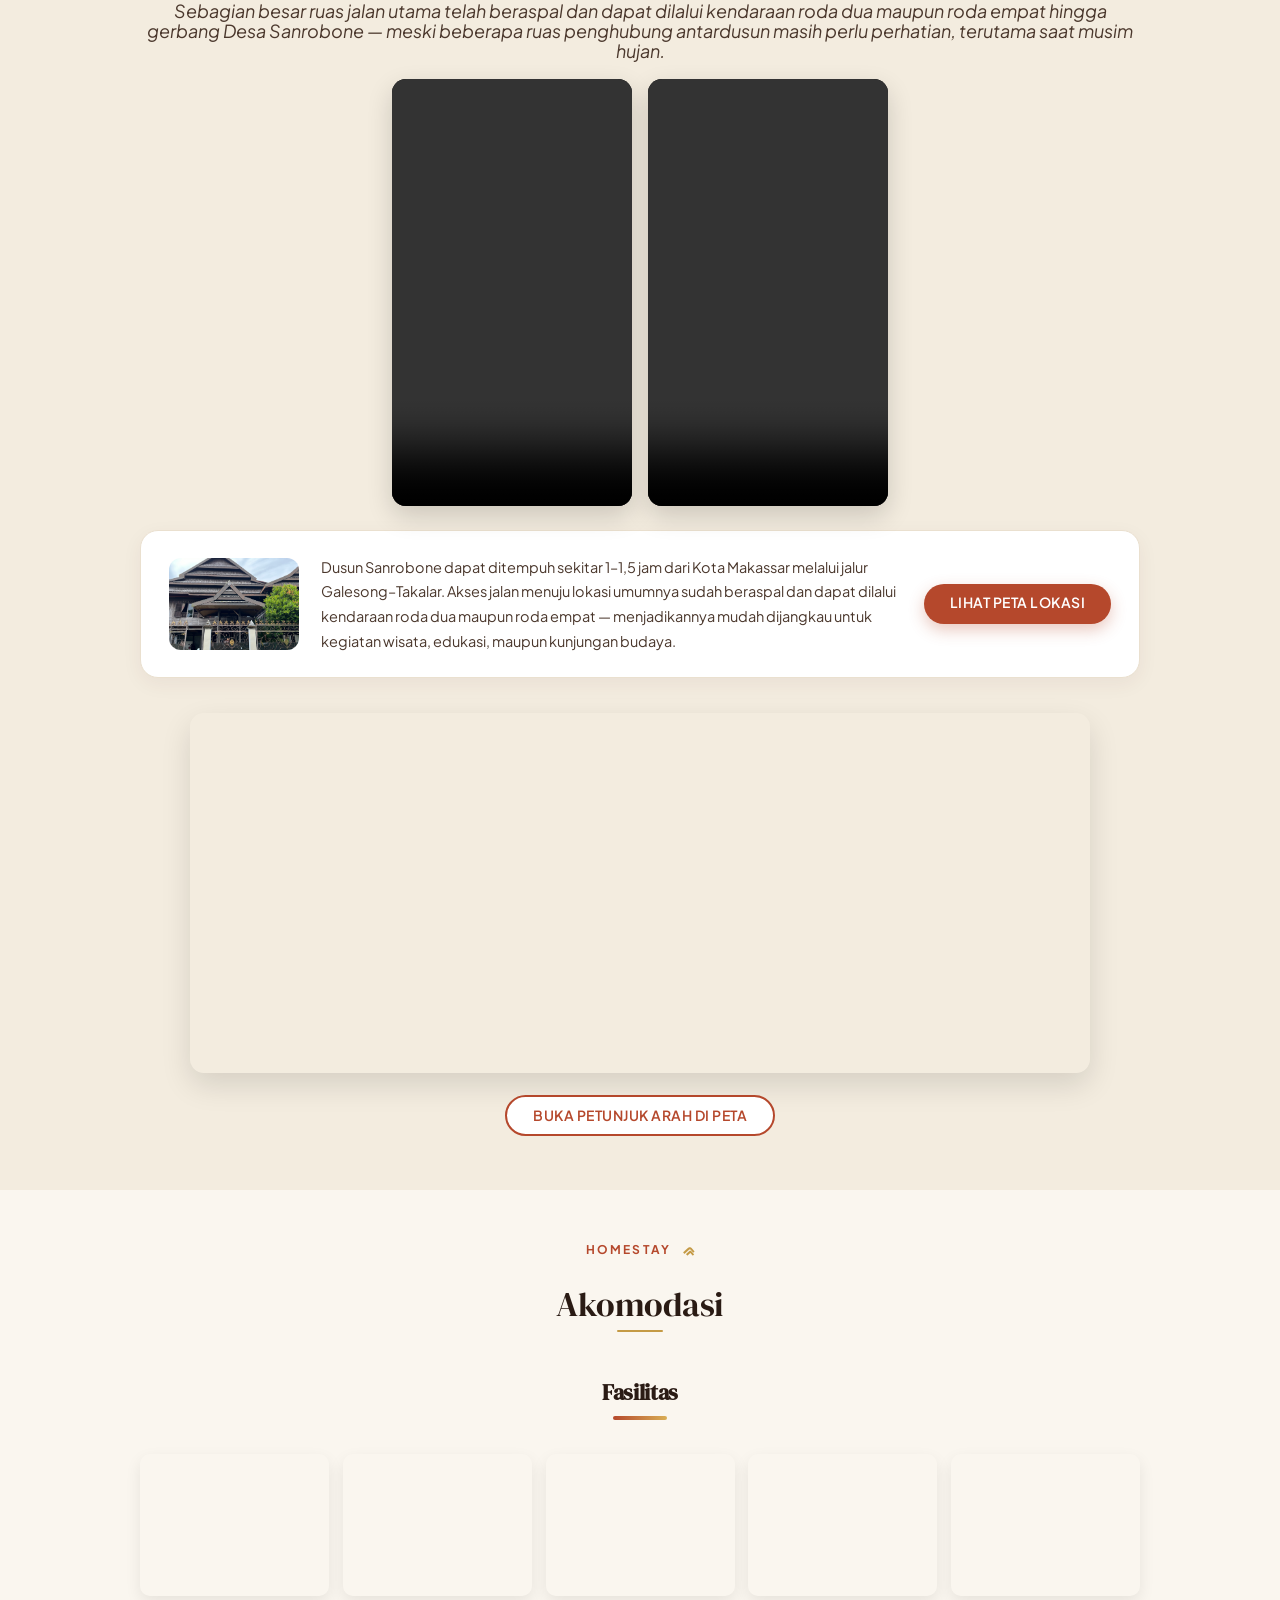
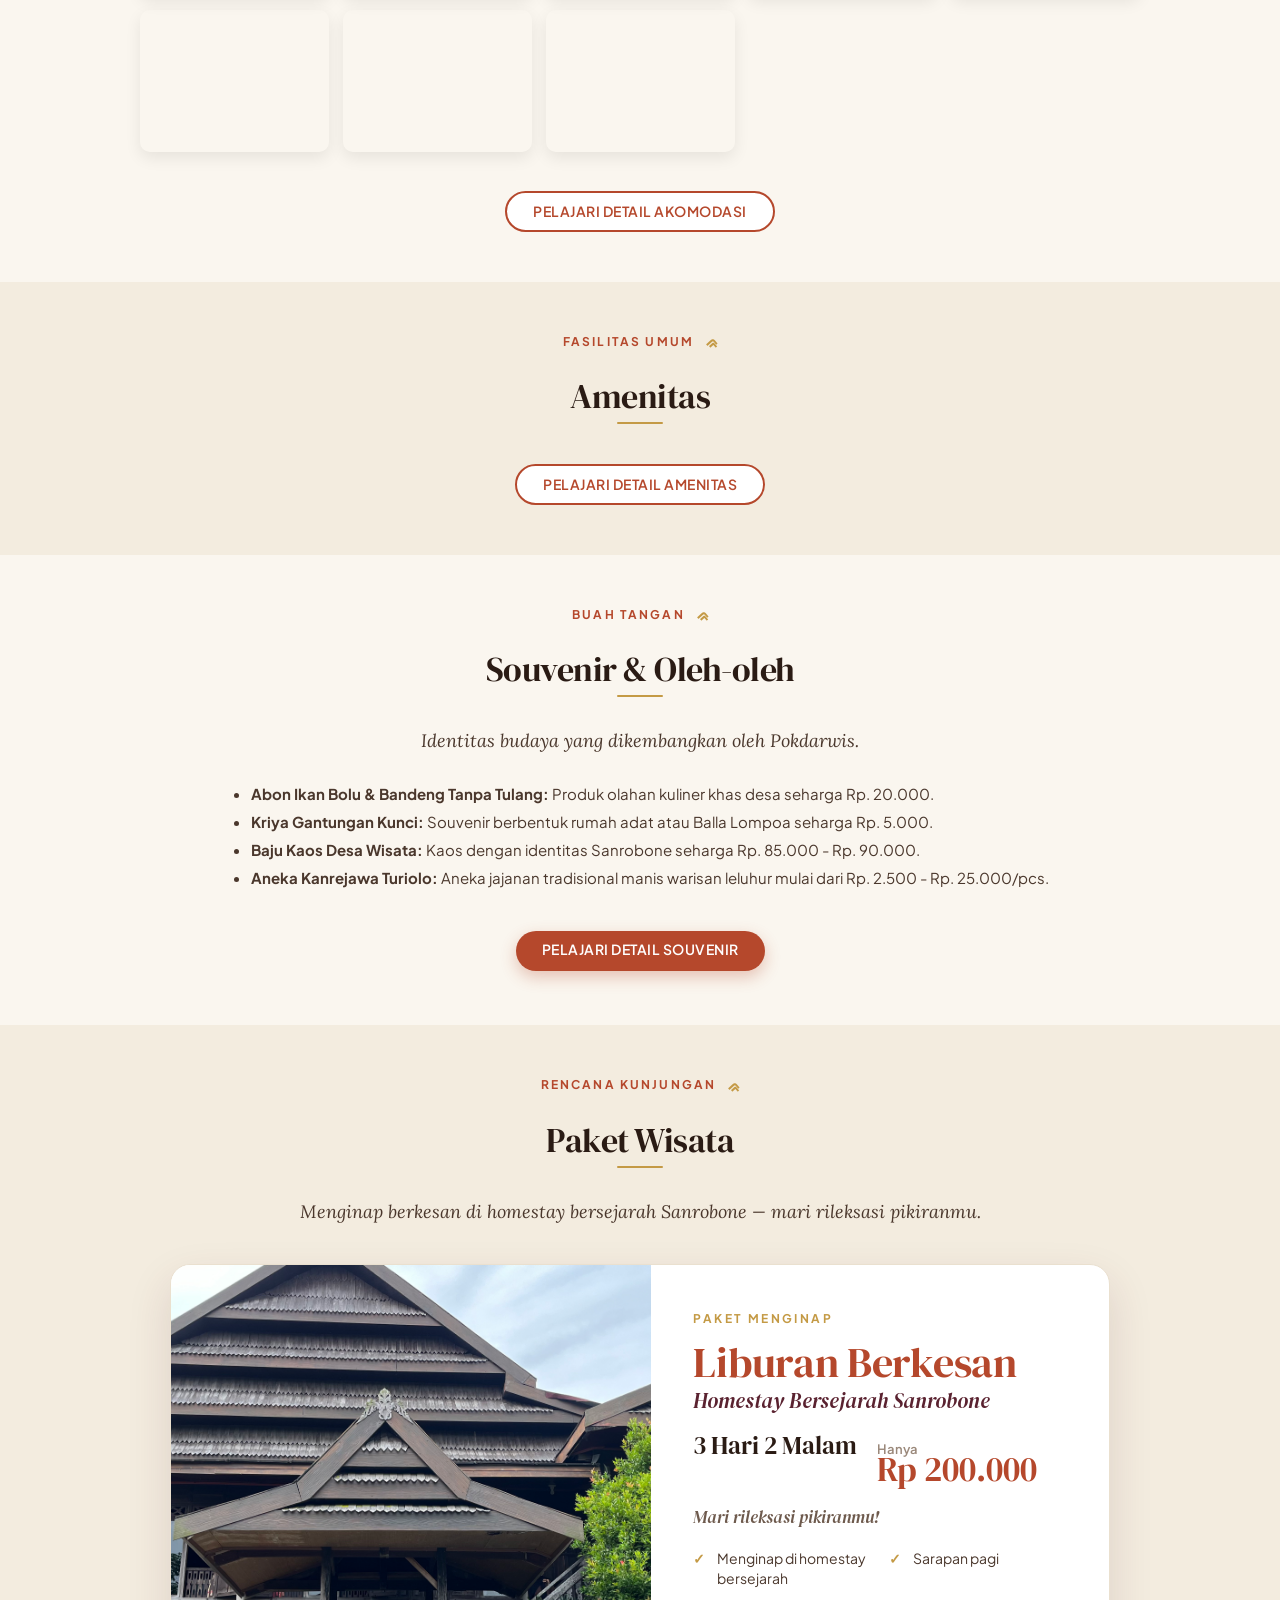
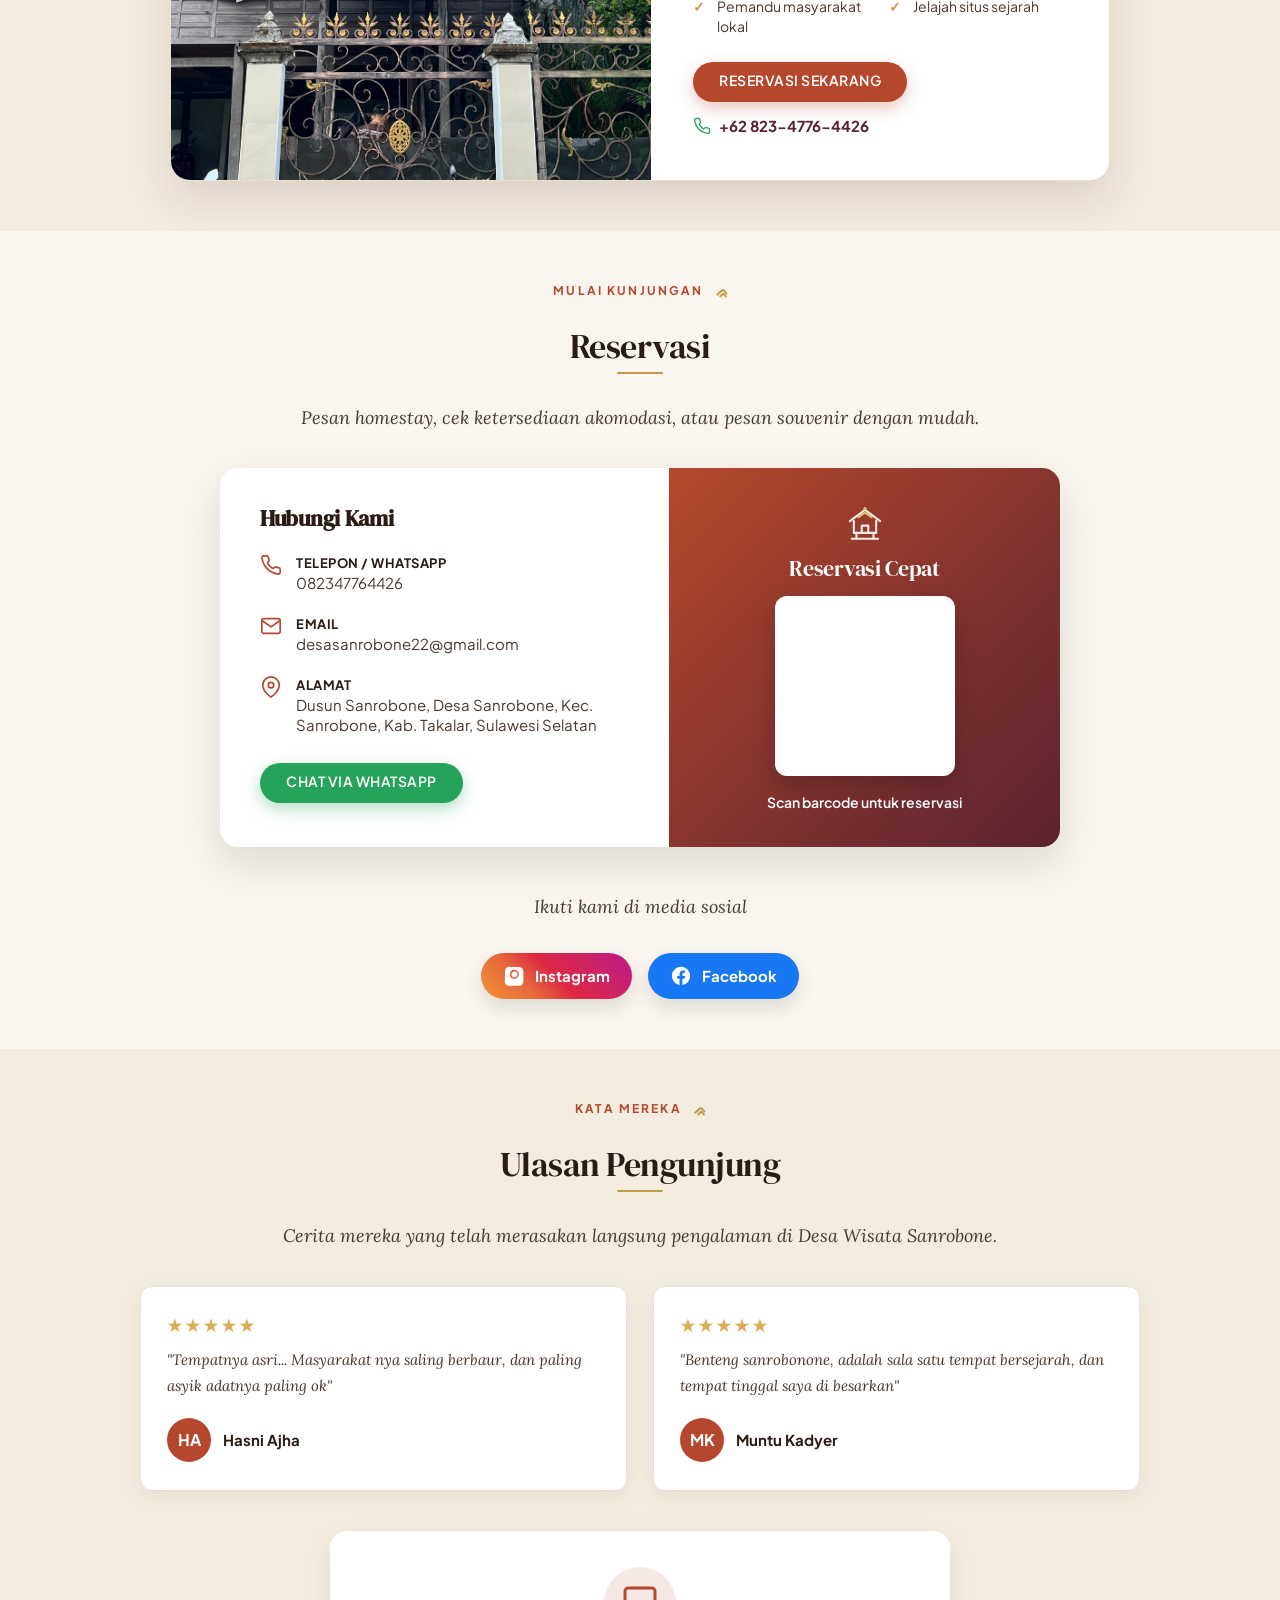
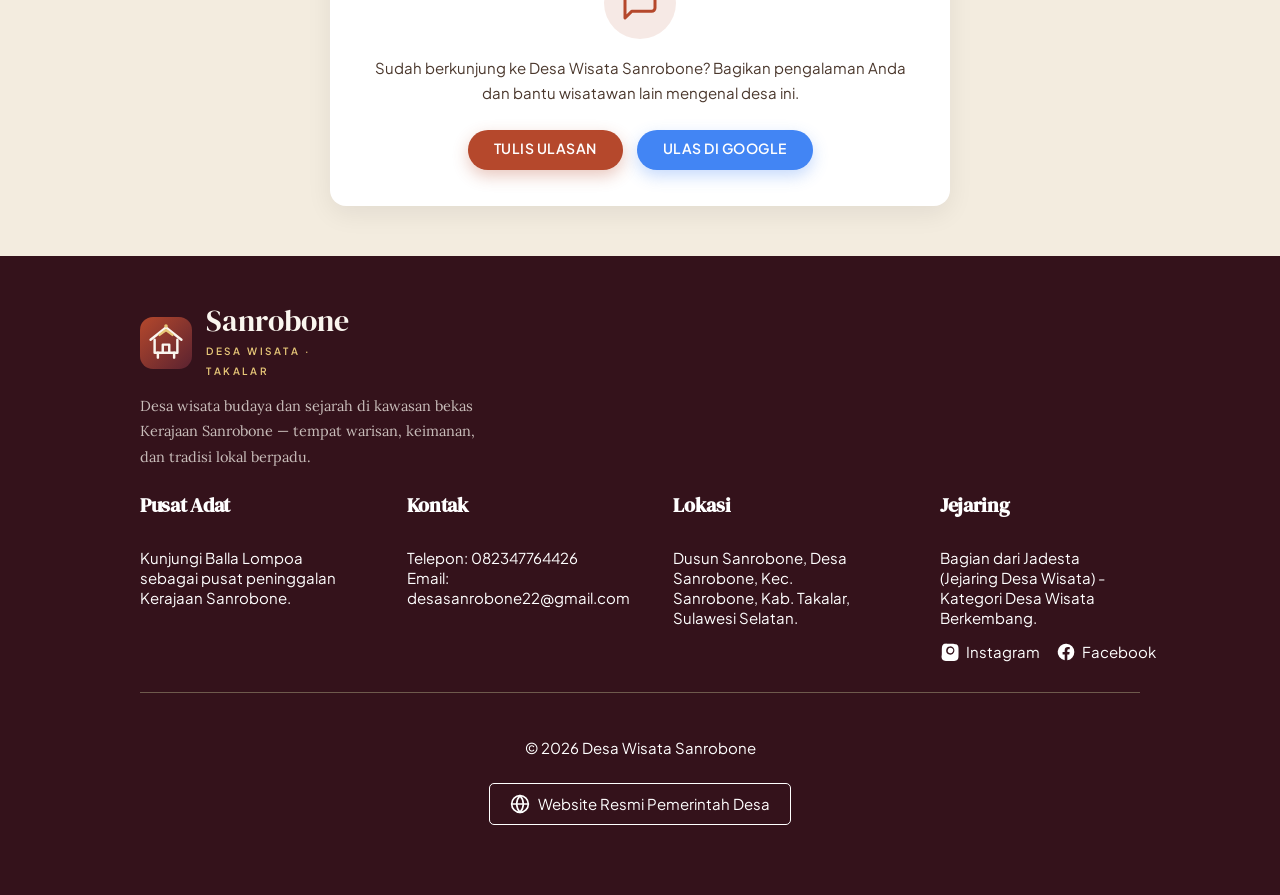
==== commit 3691abb9: "Fix religi gallery: full-width, aligned era timeline (equal caption heights)" ====
--- a/index.html
+++ b/index.html
@@ -667,7 +667,7 @@
       /* ---- Sejarah Wisata Religi ---- */
       .religi-wrap {
         display: grid;
-        grid-template-columns: 1fr 1fr;
+        grid-template-columns: 1fr;
         gap: 40px;
         align-items: center;
         margin-top: 30px;
@@ -676,8 +676,10 @@
       .religi-teks p { margin-bottom: 14px; text-align: justify; line-height: 1.85; }
       .religi-pintu .foto-frame { aspect-ratio: 3 / 4; border-radius: 14px; cursor: zoom-in; }
       .religi-pintu figcaption { text-align: center; color: var(--pink-coklat-tua); margin-top: 12px; font-size: 13.5px; font-family: "Plus Jakarta Sans", sans-serif; }
-      .religi-galeri { display: grid; grid-template-columns: 1fr 1fr; gap: 12px; margin-top: 14px; }
+      .religi-galeri { display: grid; grid-template-columns: repeat(auto-fit, minmax(180px, 1fr)); gap: 14px; margin-top: 14px; }
       .religi-galeri .foto-frame { aspect-ratio: 1 / 1; border-radius: 10px; cursor: zoom-in; }
+      .religi-galeri figure { display: flex; flex-direction: column; }
+      .religi-galeri figcaption { min-height: 2.8em; display: flex; align-items: flex-end; }
 
       /* ---- Galeri dokumentasi budaya ---- */
       .galeri-grid {
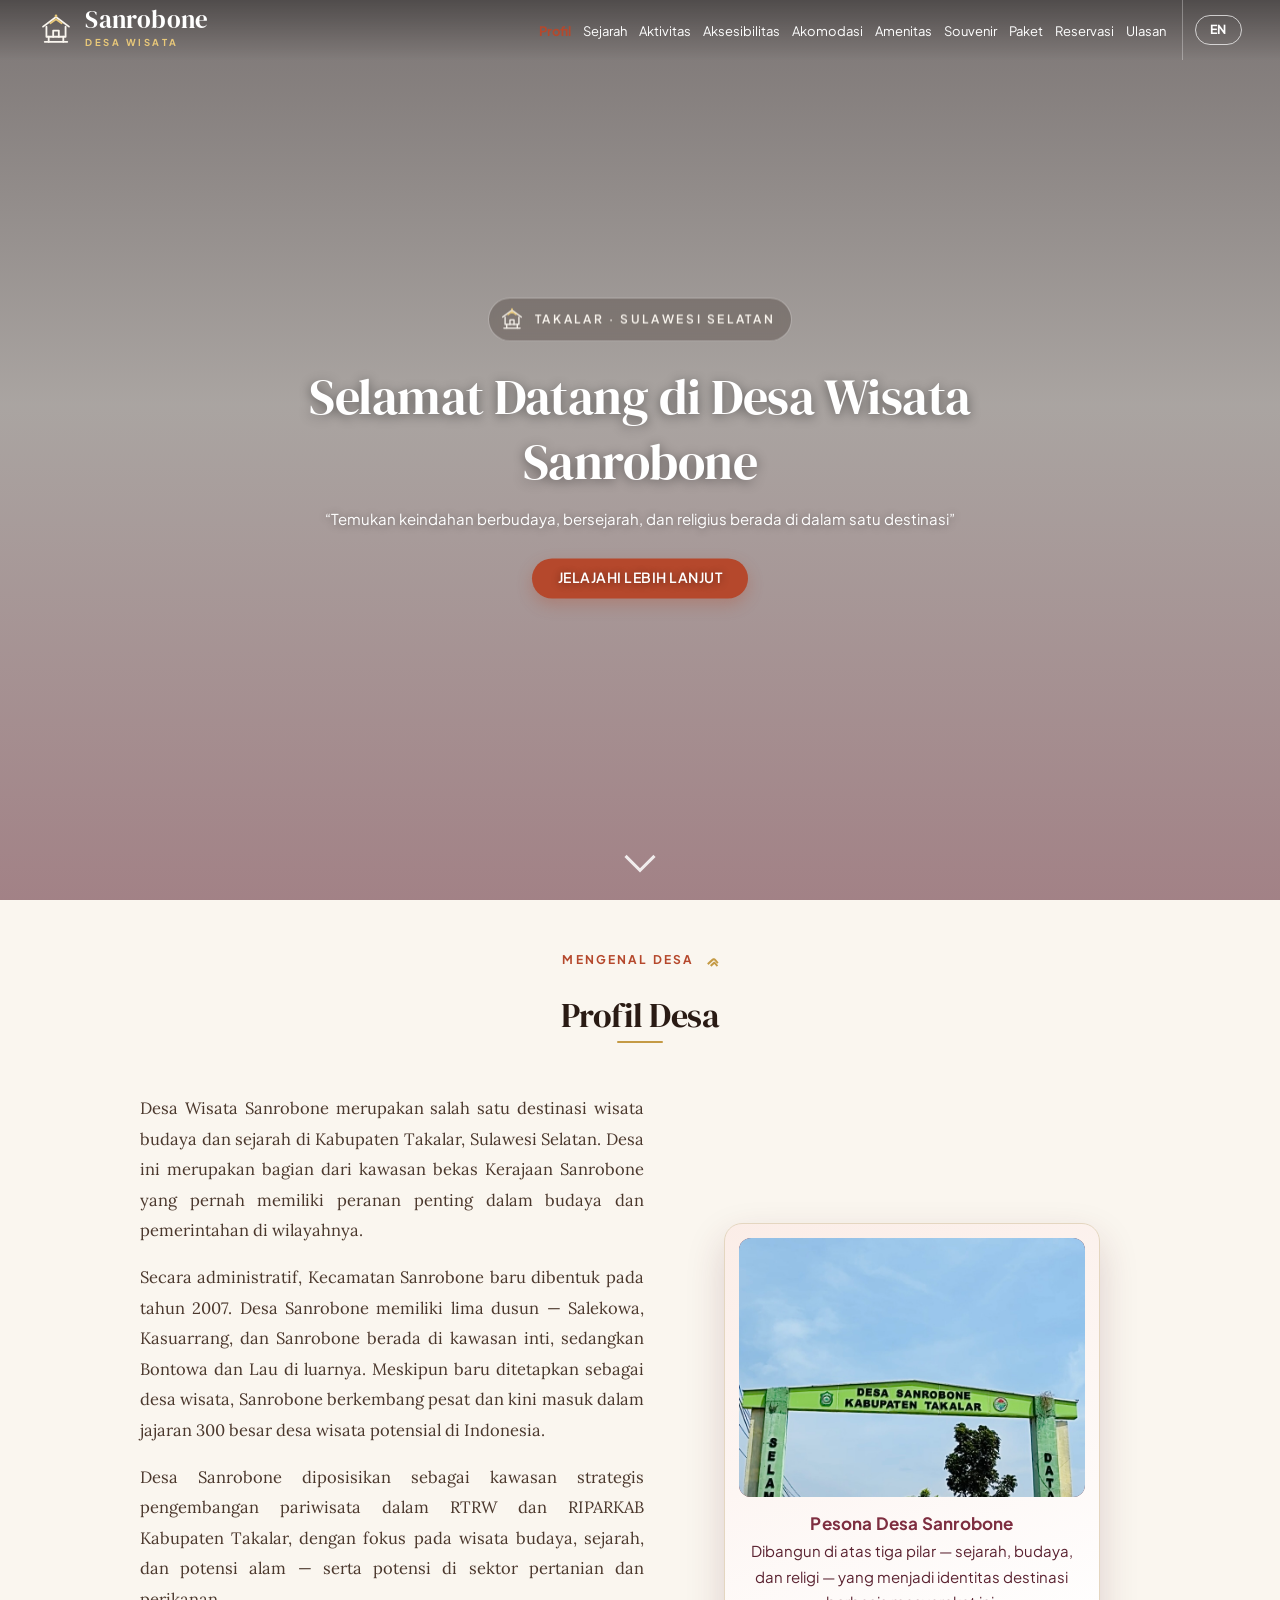
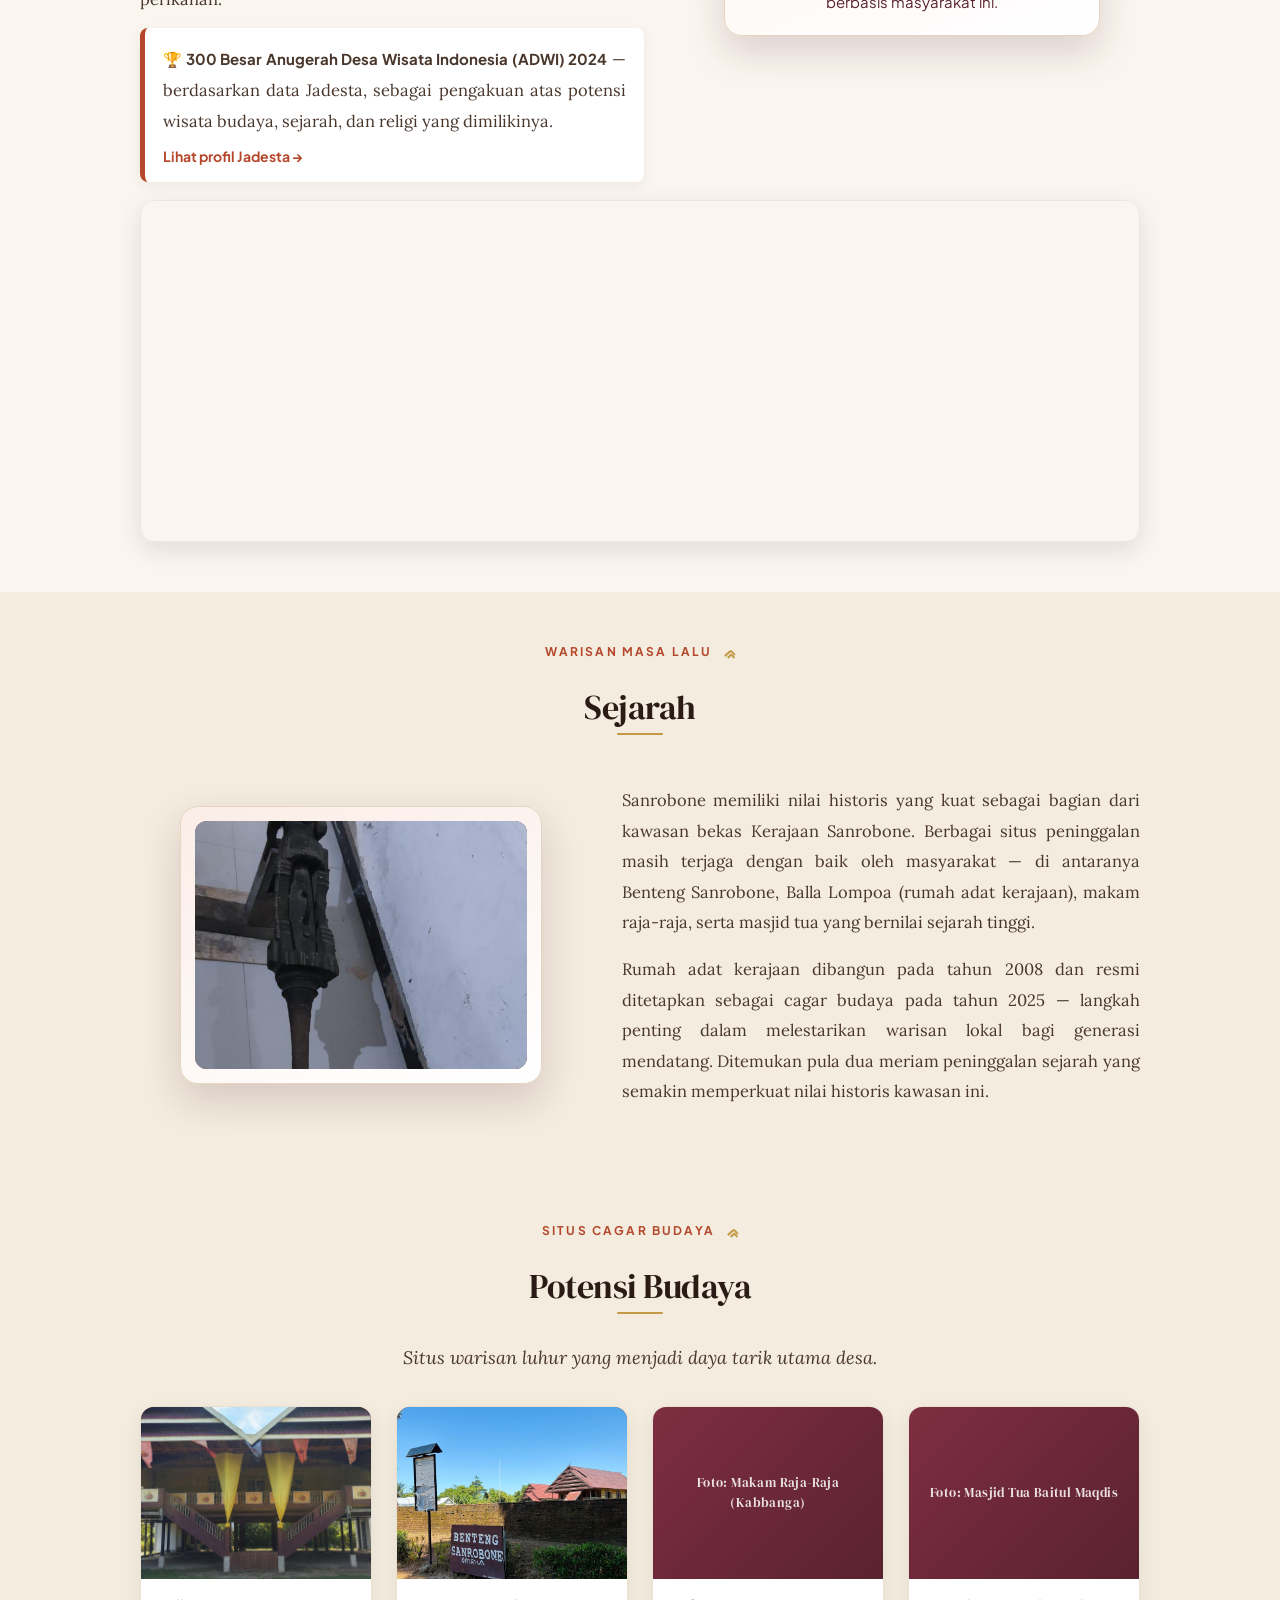
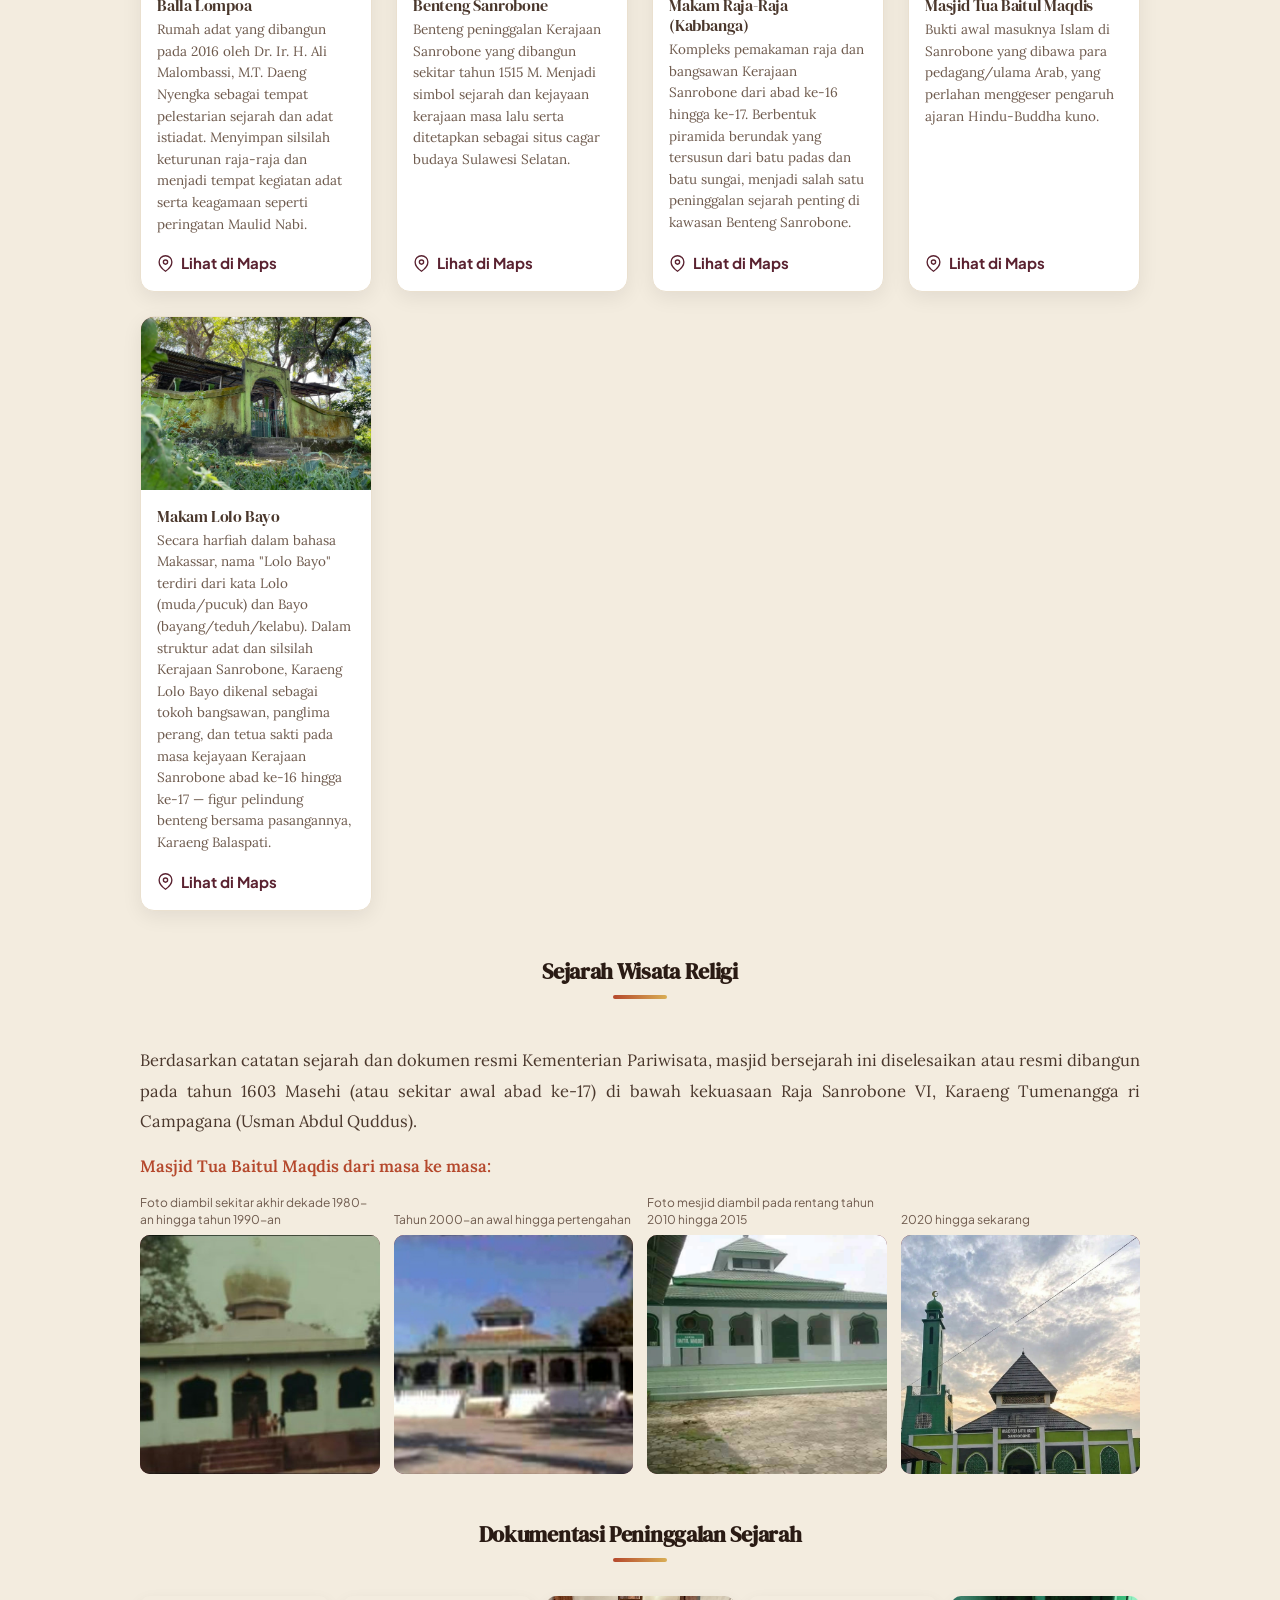
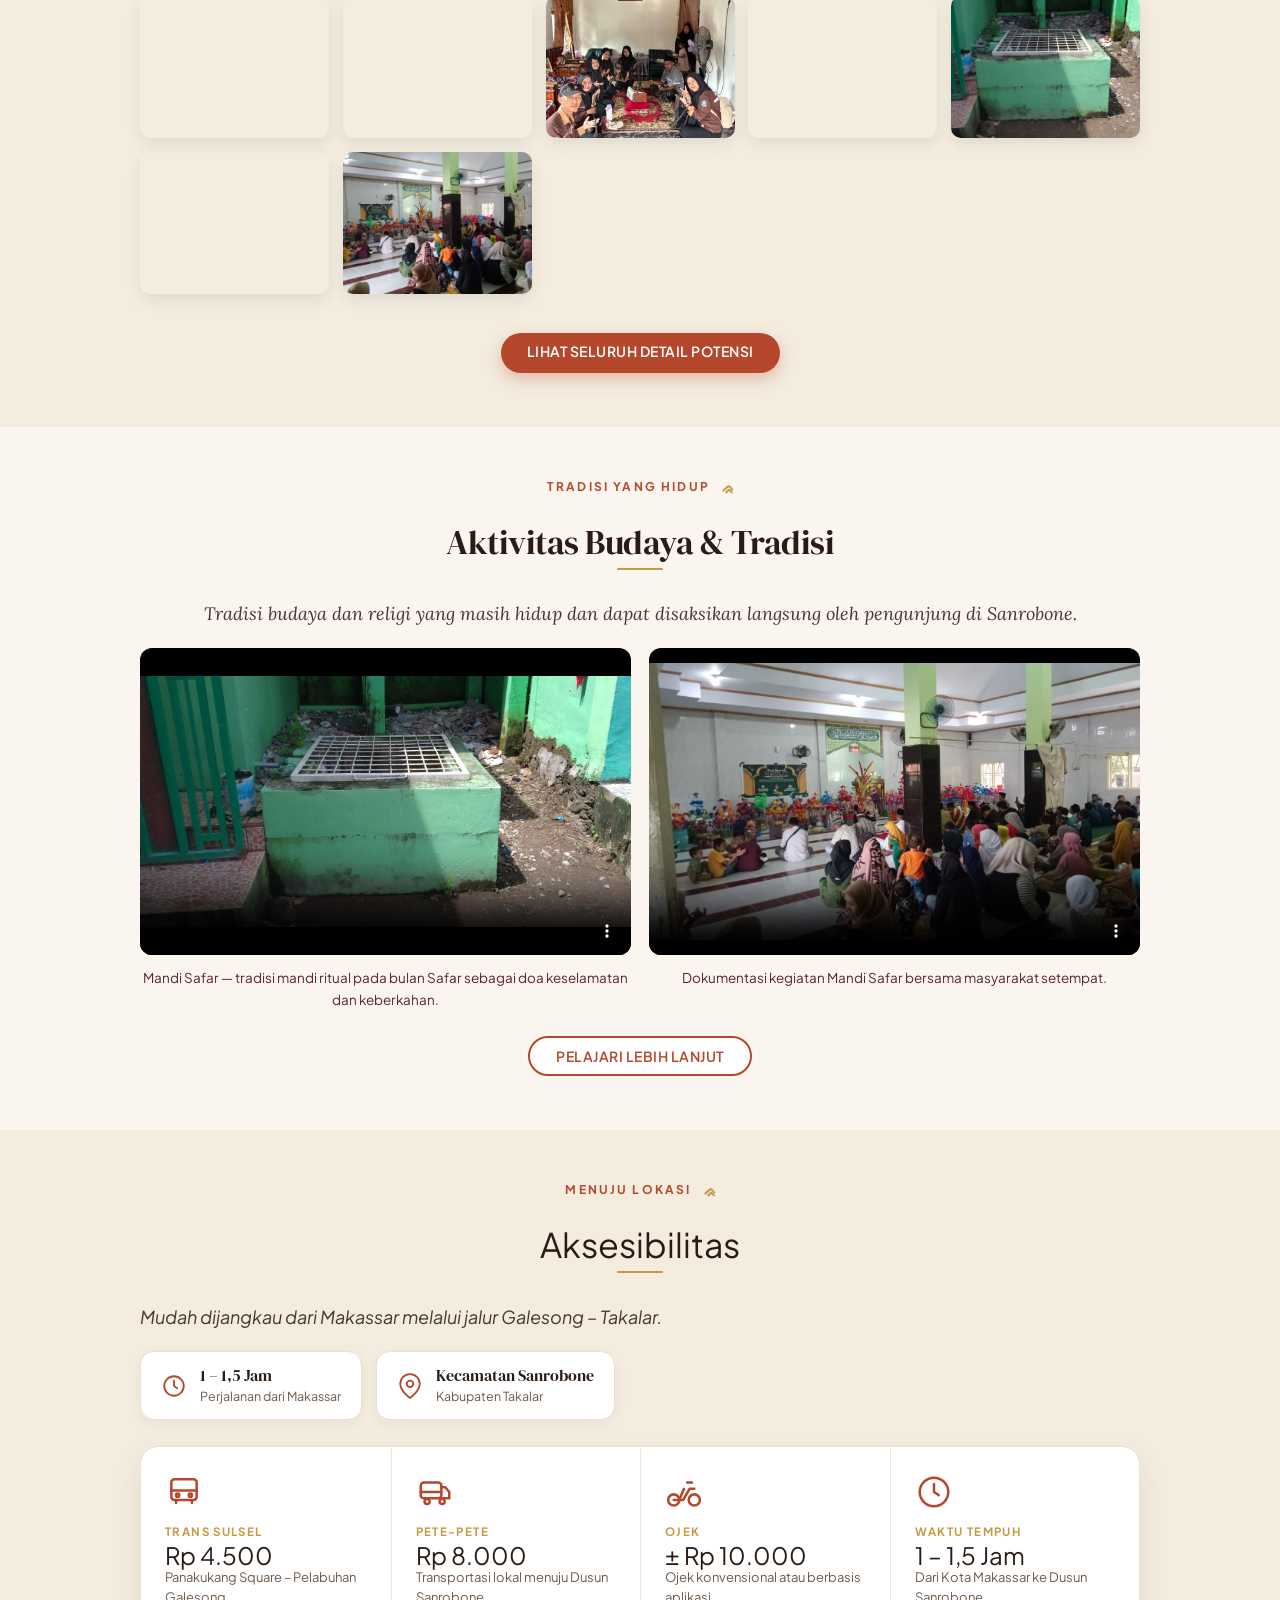
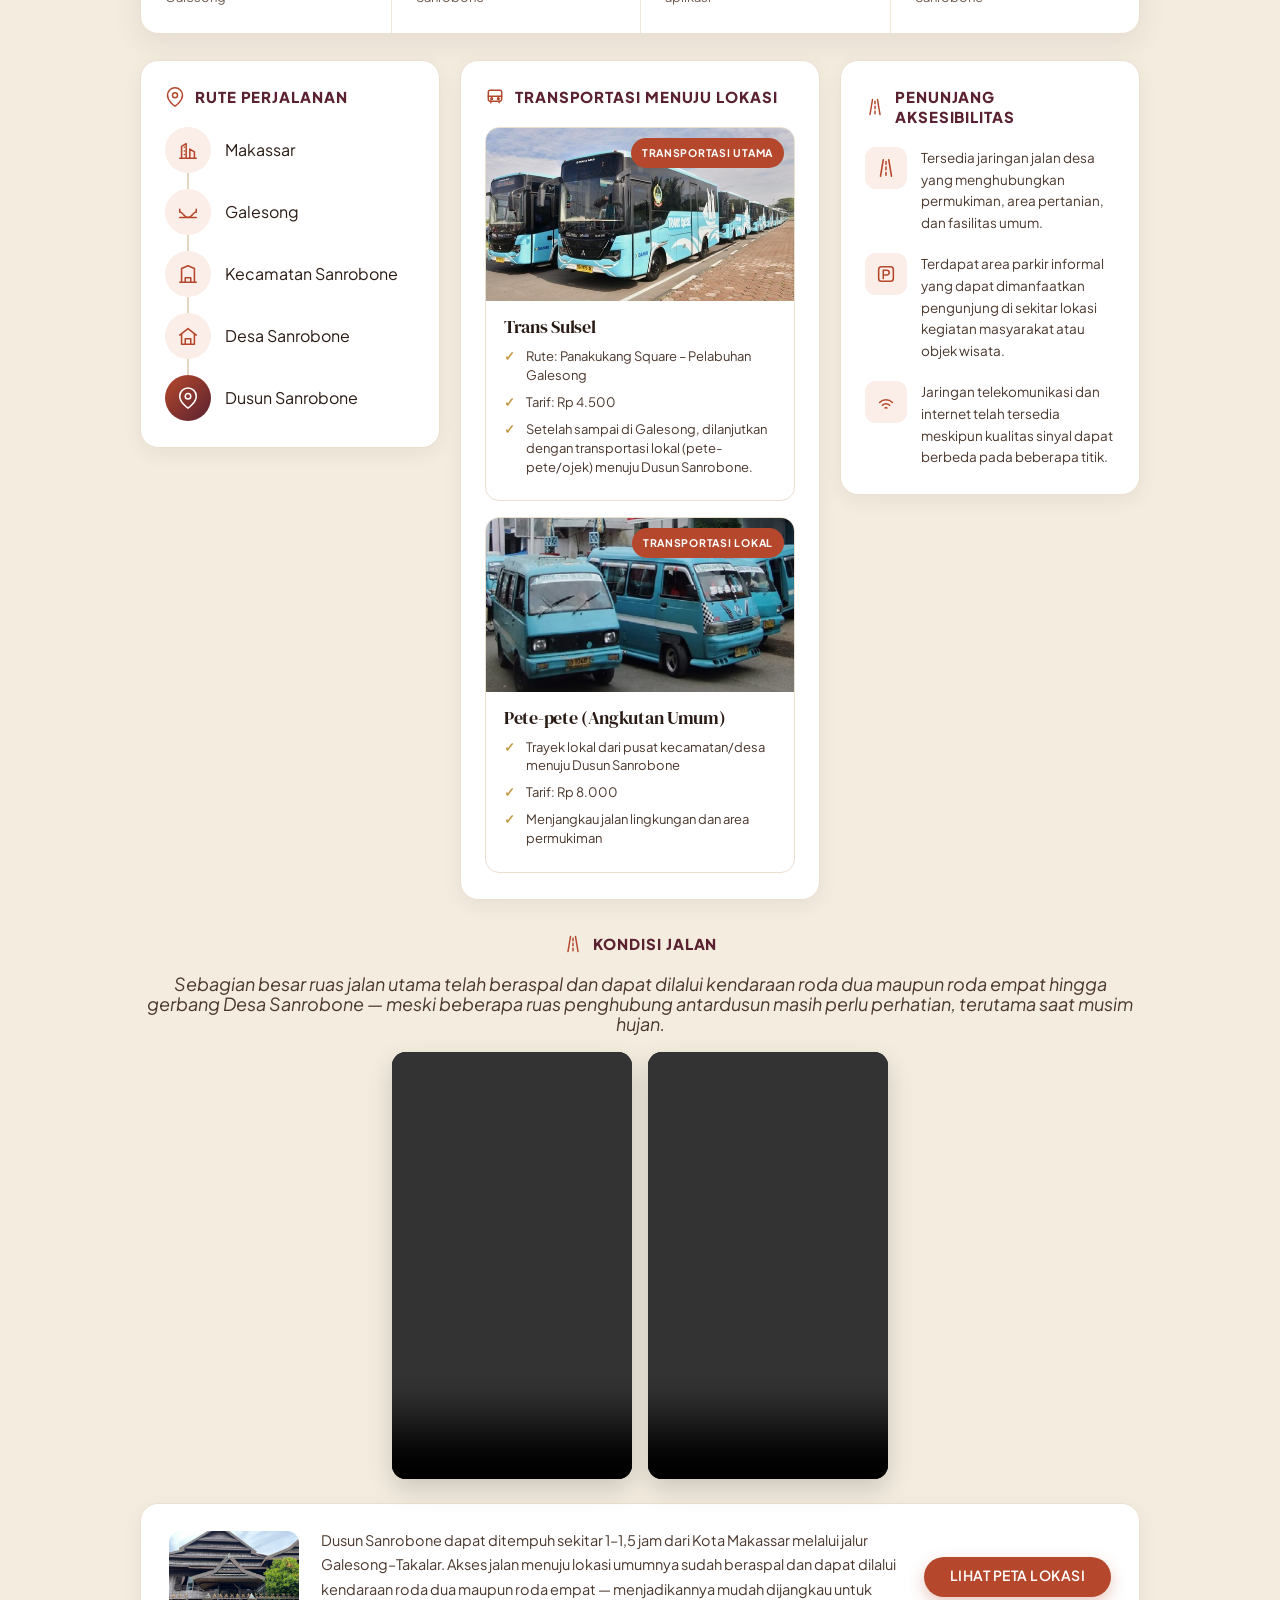
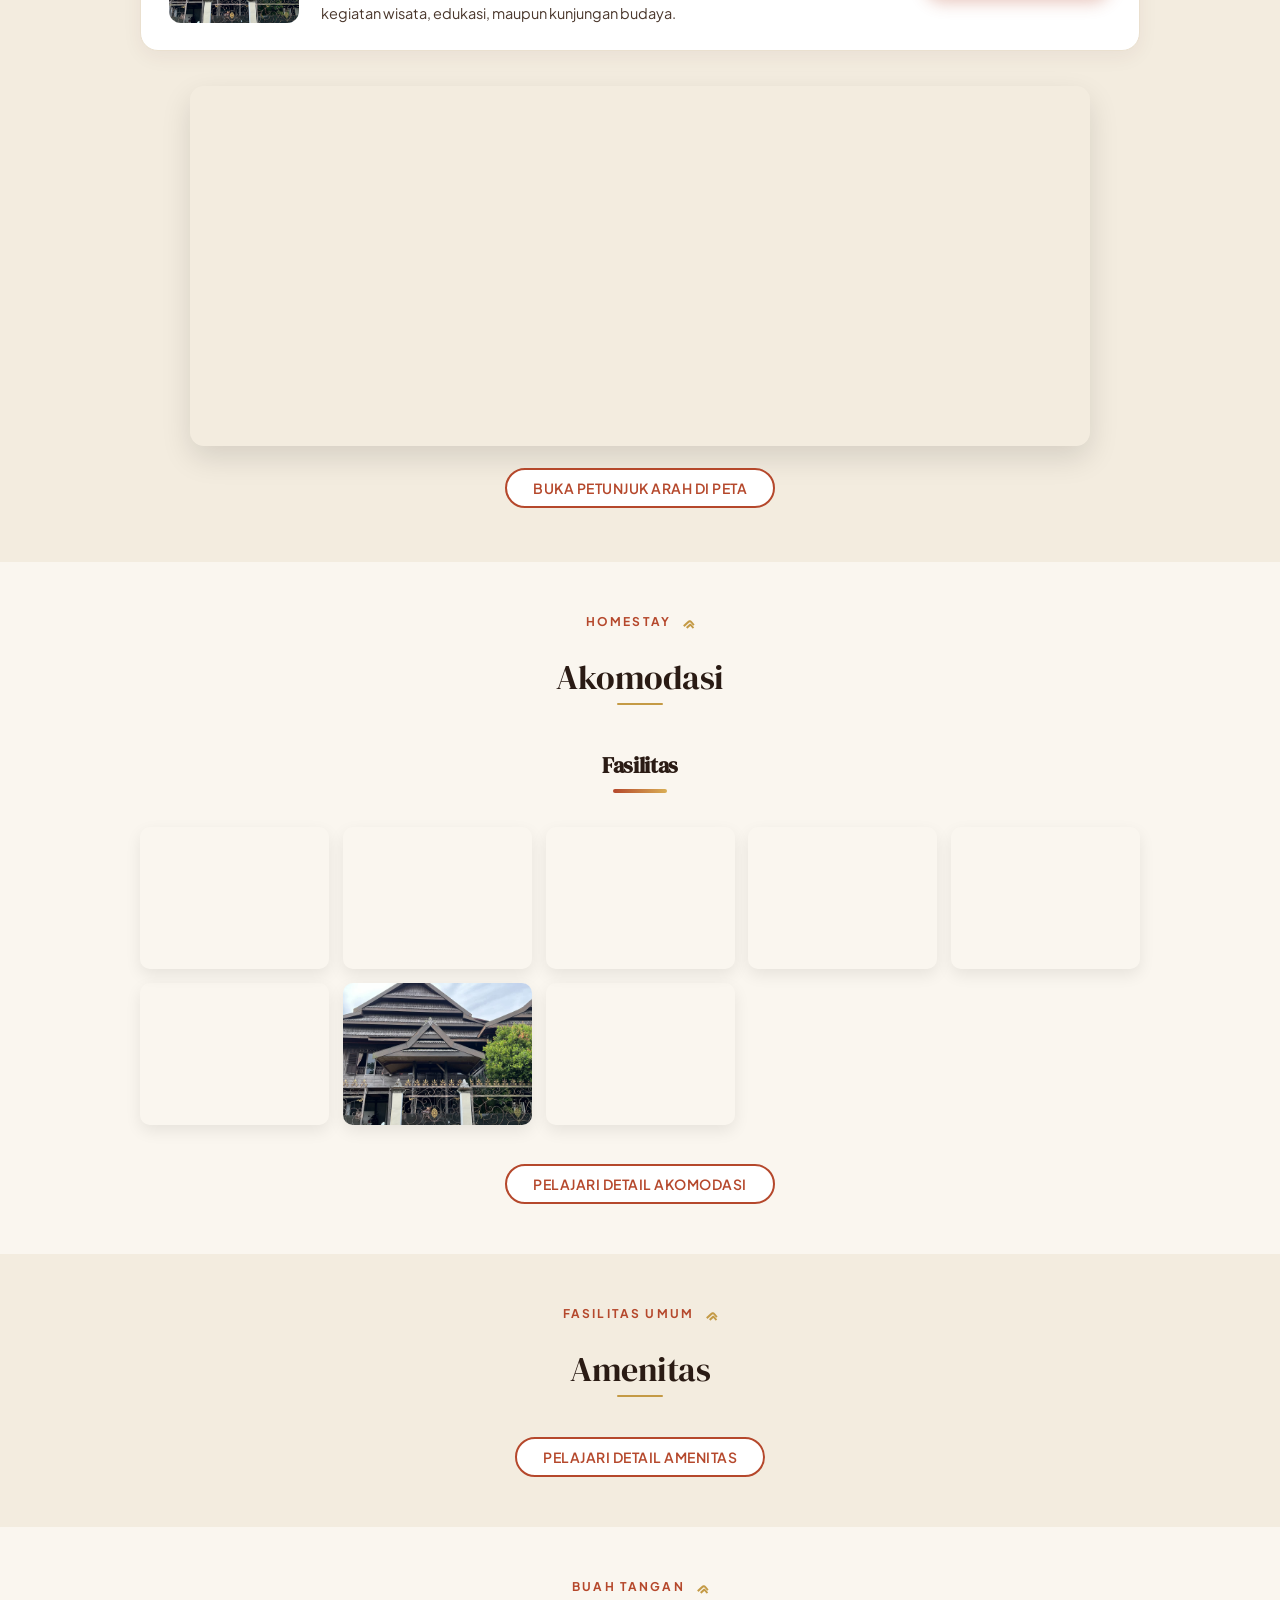
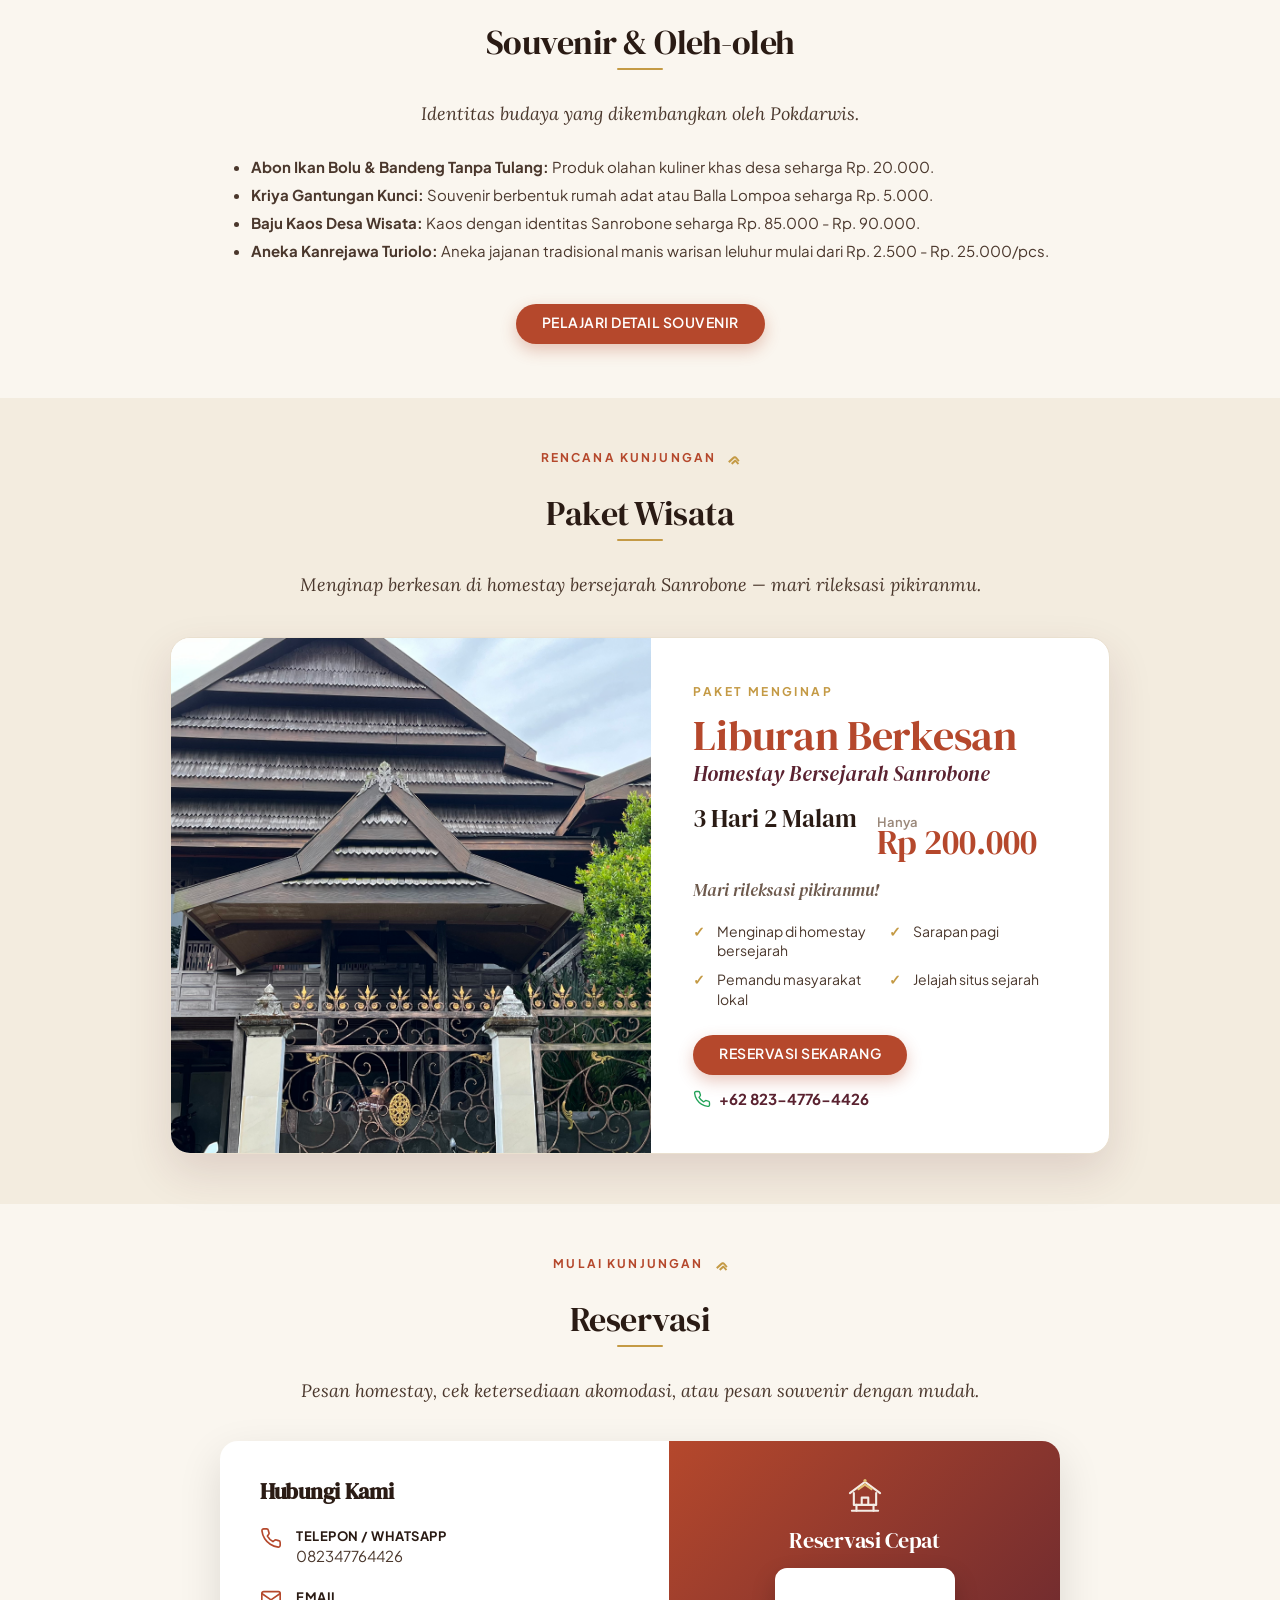
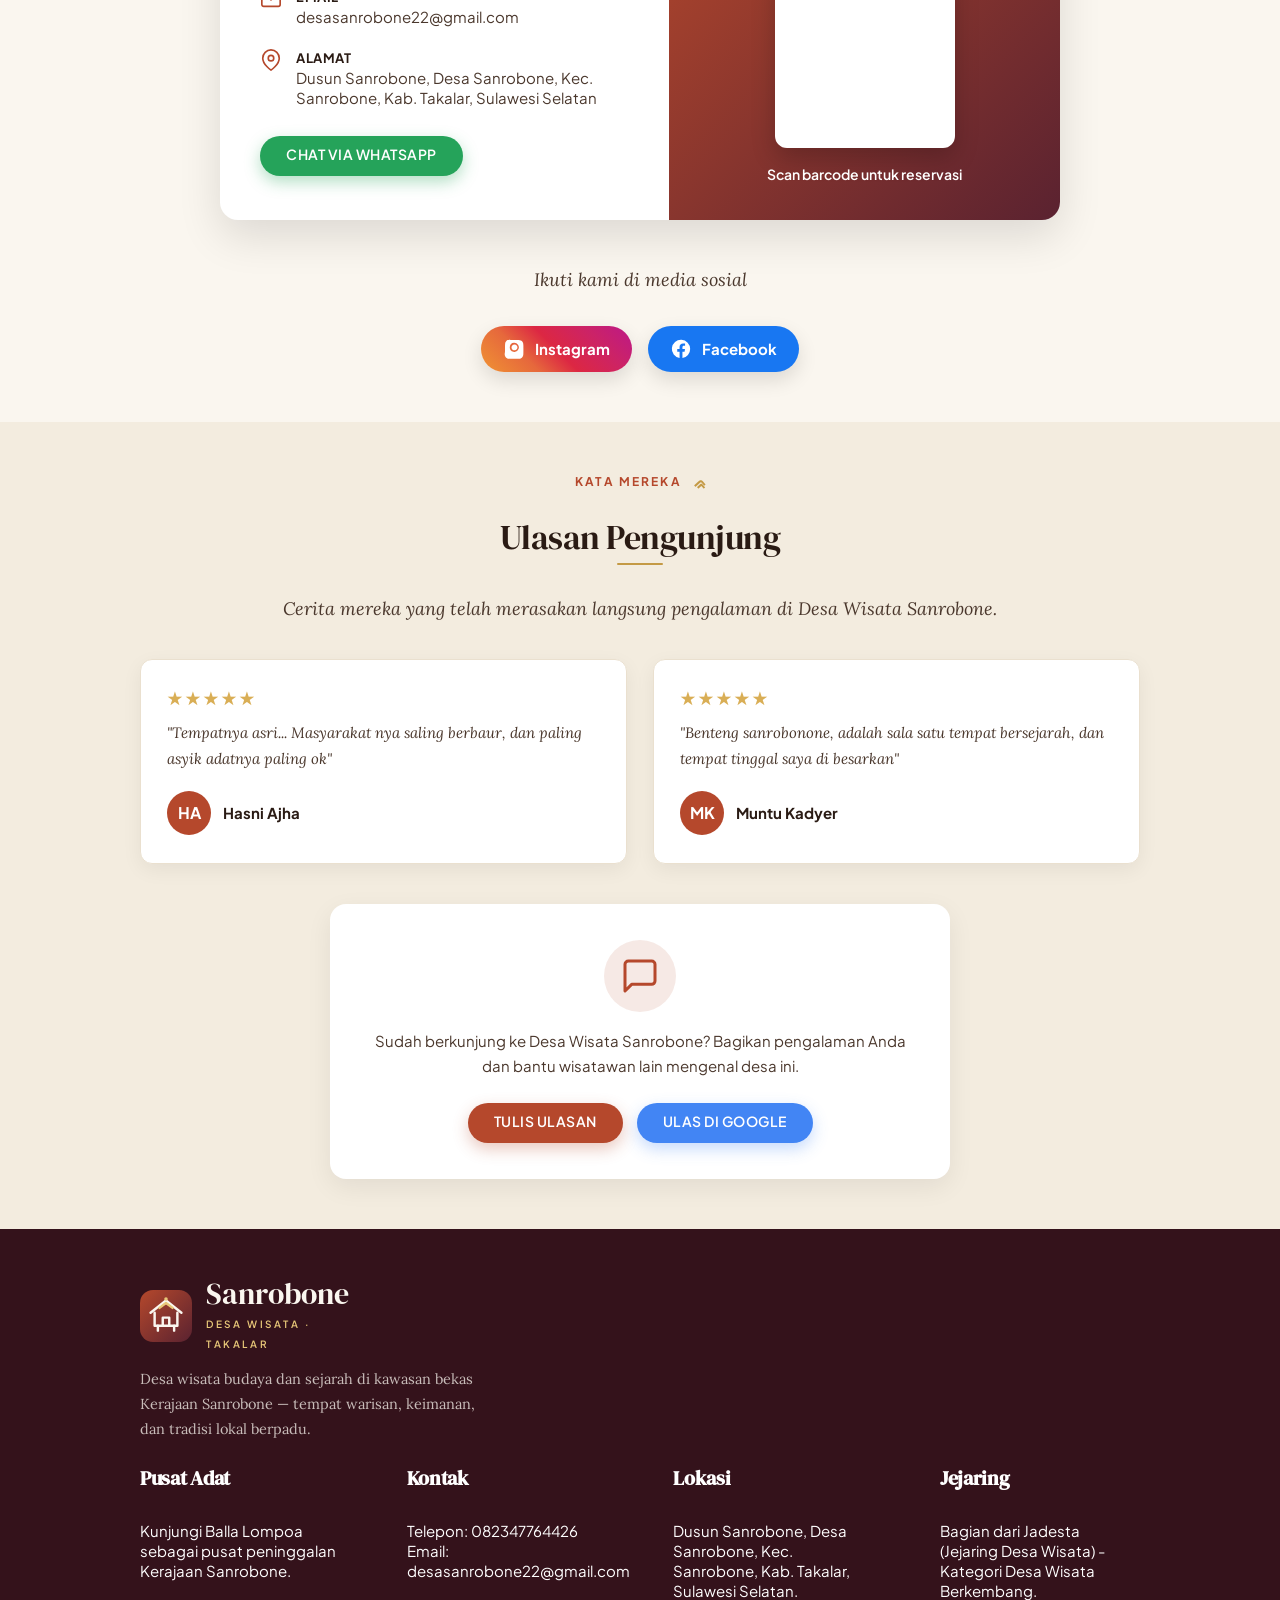
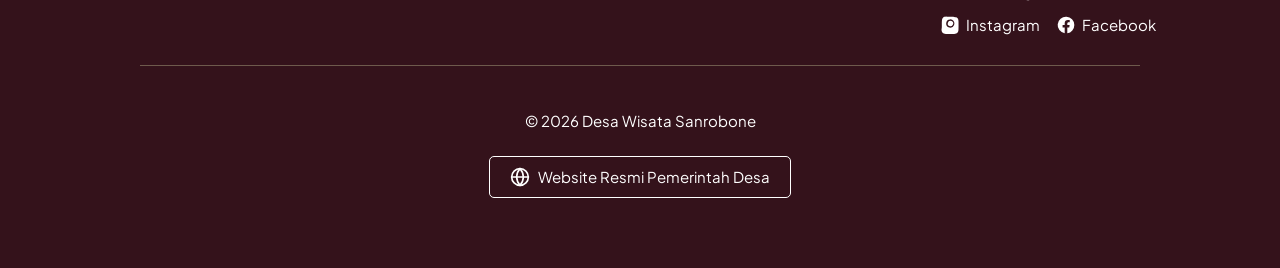
==== commit 73cb0c87: "Remove Potensi Wisata section; disable reveal animation on detail-potensi - Remove the Potensi Wisat" ====
--- a/index.html
+++ b/index.html
@@ -938,7 +938,6 @@
           <ul>
             <li><a href="#profil" data-en="Profile">Profil</a></li>
             <li><a href="#sejarah" data-en="History">Sejarah</a></li>
-            <li><a href="#potensi-wisata" data-en="Tourism Potential">Potensi Wisata</a></li>
             <li><a href="#aktivitas" data-en="Activities">Aktivitas</a></li>
             <li><a href="#akses" data-en="Accessibility">Aksesibilitas</a></li>
             <li><a href="#akomodasi" data-en="Accommodation">Akomodasi</a></li>
@@ -1021,46 +1020,6 @@
               <div class="sejarah-teks">
                 <p data-en="Sanrobone holds strong historical value as part of the former Kingdom of Sanrobone. Various heritage sites are still well preserved by the community — among them the Sanrobone Fort, Balla Lompoa (the royal traditional house), the royal tombs, and an old mosque of high historical value.">Sanrobone memiliki nilai historis yang kuat sebagai bagian dari kawasan bekas Kerajaan Sanrobone. Berbagai situs peninggalan masih terjaga dengan baik oleh masyarakat — di antaranya Benteng Sanrobone, Balla Lompoa (rumah adat kerajaan), makam raja-raja, serta masjid tua yang bernilai sejarah tinggi.</p>
                 <p data-en="The royal traditional house was built in 2008 and officially designated a cultural heritage site in 2025 — an important step in preserving local heritage for future generations. Two historical cannons were also discovered, further strengthening the area's historical value.">Rumah adat kerajaan dibangun pada tahun 2008 dan resmi ditetapkan sebagai cagar budaya pada tahun 2025 — langkah penting dalam melestarikan warisan lokal bagi generasi mendatang. Ditemukan pula dua meriam peninggalan sejarah yang semakin memperkuat nilai historis kawasan ini.</p>
-              </div>
-            </div>
-          </div>
-        </section>
-
-        <section id="potensi-wisata">
-          <div class="layar-dalam text-center">
-            <span class="eyebrow" data-en="MAIN ATTRACTIONS <i class='lontara'>ᨑ</i>">DAYA TARIK UTAMA <i class="lontara">ᨑ</i></span>
-            <h3 data-en="Tourism Potential">Potensi Wisata</h3>
-            <p class="ringkasan" data-en="Sanrobone Tourism Village blends four main attractions — history, culture, religion, and tourism activities — that visitors can explore.">Desa Wisata Sanrobone memadukan empat daya tarik utama — sejarah, budaya, religi, dan aktivitas wisata — yang dapat dijelajahi pengunjung.</p>
-            <div class="situs-grid">
-              <div class="situs-kartu">
-                <div class="foto-frame" data-label="Foto: Wisata Budaya">
-                  <img src="asset/balla-lompoa-2.jpg" alt="Wisata Budaya Sanrobone — Balla Lompoa" loading="lazy" decoding="async" onerror="this.style.display='none'" />
-                </div>
-                <h6 data-en="Cultural Tourism">Wisata Budaya</h6>
-                <a class="maps-link" href="#potensi">
-                  <svg viewBox="0 0 24 24"><path d="M5 12h14"/><path d="M13 6l6 6-6 6"/></svg>
-                  <span data-en="Learn more">Selengkapnya</span>
-                </a>
-              </div>
-              <div class="situs-kartu">
-                <div class="foto-frame" data-label="Foto: Wisata Religi">
-                  <img src="asset/masjid.jpg" alt="Wisata Religi Sanrobone" loading="lazy" decoding="async" onerror="this.style.display='none'" />
-                </div>
-                <h6 data-en="Religious Tourism">Wisata Religi</h6>
-                <a class="maps-link" href="#potensi">
-                  <svg viewBox="0 0 24 24"><path d="M5 12h14"/><path d="M13 6l6 6-6 6"/></svg>
-                  <span data-en="Learn more">Selengkapnya</span>
-                </a>
-              </div>
-              <div class="situs-kartu">
-                <div class="foto-frame" data-label="Foto: Aktivitas Budaya & Tradisi">
-                  <img src="asset/maulid-nabi.jpg" alt="Aktivitas Budaya & Tradisi Sanrobone" loading="lazy" decoding="async" onerror="this.style.display='none'" />
-                </div>
-                <h6 data-en="Cultural Activities &amp; Traditions">Aktivitas Budaya & Tradisi</h6>
-                <a class="maps-link" href="#aktivitas">
-                  <svg viewBox="0 0 24 24"><path d="M5 12h14"/><path d="M13 6l6 6-6 6"/></svg>
-                  <span data-en="Learn more">Selengkapnya</span>
-                </a>
               </div>
             </div>
           </div>
